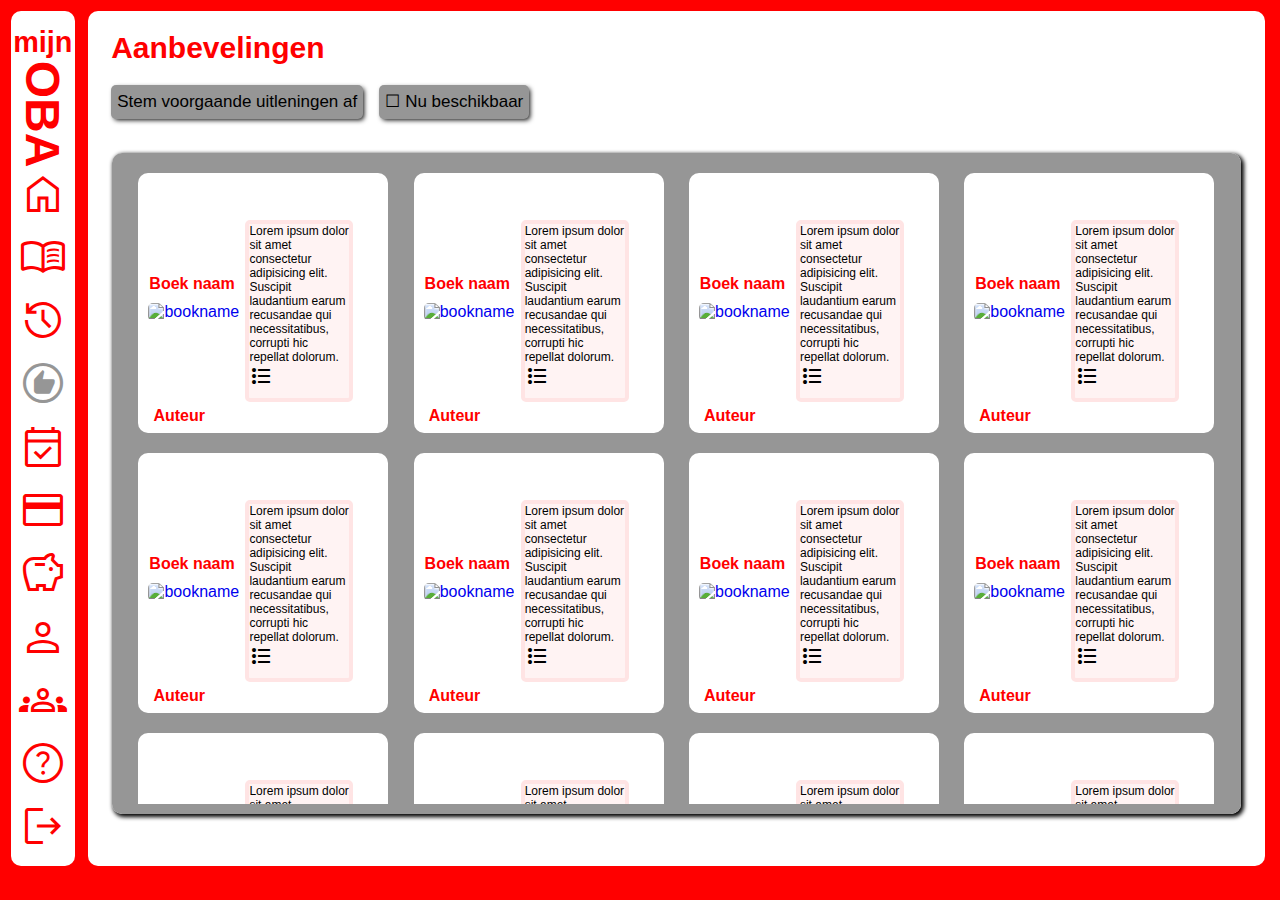
==== index.html @ f13600e6 "changes, en nu slapen" ====
<!DOCTYPE html>
<html lang="en">

<head>
    <meta charset="UTF-8">
    <meta http-equiv="X-UA-Compatible" content="IE=edge">
    <meta name="viewport" content="width=device-width, initial-scale=1.0">
    <link rel="stylesheet" href="styles/styles.css">
    <link rel="stylesheet"
        href="https://fonts.googleapis.com/css2?family=Material+Symbols+Outlined:opsz,wght,FILL,GRAD@20..48,100..700,0..1,-50..200" />
    <title>Document</title>
</head>

<body>
    <div class="background">
        <div class="container-sidebar">
            <span id="mijn-logo">mijn</span>
            <span id="oba-logo">OBA</span>
            <a href="https://www.youtube.com" id="sidebar-icons-items" class="material-symbols-outlined">home</a>
            <a href="https://www.youtube.com" id="sidebar-icons-items" class="material-symbols-outlined">menu_book</a>
            <a href="https://www.youtube.com" id="sidebar-icons-items" class="material-symbols-outlined">history</a>
            <a href="https://www.youtube.com" id="sidebar-icons-items-current"
                class="material-symbols-outlined">recommend</a>
            <a href="https://www.youtube.com" id="sidebar-icons-items"
                class="material-symbols-outlined">event_available</a>
            <a href="https://www.youtube.com" id="sidebar-icons-items" class="material-symbols-outlined">credit_card</a>
            <a href="https://www.youtube.com" id="sidebar-icons-items" class="material-symbols-outlined">savings</a>
            <a href="https://www.youtube.com" id="sidebar-icons-items" class="material-symbols-outlined">person</a>
            <a href="https://www.youtube.com" id="sidebar-icons-items" class="material-symbols-outlined">groups</a>
            <a href="https://www.youtube.com" id="sidebar-icons-items" class="material-symbols-outlined">help</a>
            <a href="https://www.youtube.com" id="sidebar-icons-items" class="material-symbols-outlined">logout</a>
        </div>
        <div class="container-big">
            <h1>Aanbevelingen</h1>
            <button class="stem-af">Stem voorgaande uitleningen af</button>
            <button class="nu-beschikbaar">☐ Nu beschikbaar</button>
            <div class="container-books">
                <div class="container-book-individual"><a href="https://www.google.nl/" target="_blank">
                        <div class="book-name">Boek naam</div><img src="assets/Book1.jfif" alt="bookname">
                    </a>
                    <div class="book-text">Lorem ipsum dolor sit amet consectetur adipisicing elit. Suscipit laudantium
                        earum recusandae qui necessitatibus, corrupti hic repellat dolorum.<span
                            class="material-symbols-outlined">format_list_bulleted</span></div>
                    <div class="auteur">Auteur</div>
                </div>
                <div class="container-book-individual"><a href="https://www.google.nl/" target="_blank">
                        <div class="book-name">Boek naam</div><img src="assets/Book2.jfif" alt="bookname">
                    </a>
                    <div class="book-text">Lorem ipsum dolor sit amet consectetur adipisicing elit. Suscipit laudantium
                        earum recusandae qui necessitatibus, corrupti hic repellat dolorum.<span
                            class="material-symbols-outlined">format_list_bulleted</span></div>
                    <div class="auteur">Auteur</div>
                </div>
                <div class="container-book-individual"><a href="https://www.google.nl/" target="_blank">
                        <div class="book-name">Boek naam</div><img src="assets/book3.jfif" alt="bookname">
                    </a>
                    <div class="book-text">Lorem ipsum dolor sit amet consectetur adipisicing elit. Suscipit laudantium
                        earum recusandae qui necessitatibus, corrupti hic repellat dolorum.<span
                            class="material-symbols-outlined">format_list_bulleted</span></div>
                    <div class="auteur">Auteur</div>
                </div>
                <div class="container-book-individual"><a href="https://www.google.nl/" target="_blank">
                        <div class="book-name">Boek naam</div><img src="assets/Book4.jfif" alt="bookname">
                    </a>
                    <div class="book-text">Lorem ipsum dolor sit amet consectetur adipisicing elit. Suscipit laudantium
                        earum recusandae qui necessitatibus, corrupti hic repellat dolorum.<span
                            class="material-symbols-outlined">format_list_bulleted</span></div>
                    <div class="auteur">Auteur</div>
                </div>
                <div class="container-book-individual"><a href="https://www.google.nl/" target="_blank">
                        <div class="book-name">Boek naam</div><img src="assets/Book5.jfif" alt="bookname">
                    </a>
                    <div class="book-text">Lorem ipsum dolor sit amet consectetur adipisicing elit. Suscipit laudantium
                        earum recusandae qui necessitatibus, corrupti hic repellat dolorum.<span
                            class="material-symbols-outlined">format_list_bulleted</span></div>
                    <div class="auteur">Auteur</div>
                </div>
                <div class="container-book-individual"><a href="https://www.google.nl/" target="_blank">
                        <div class="book-name">Boek naam</div><img src="assets/Book6.jfif" alt="bookname">
                    </a>
                    <div class="book-text">Lorem ipsum dolor sit amet consectetur adipisicing elit. Suscipit laudantium
                        earum recusandae qui necessitatibus, corrupti hic repellat dolorum.<span
                            class="material-symbols-outlined">format_list_bulleted</span></div>
                    <div class="auteur">Auteur</div>
                </div>
                <div class="container-book-individual"><a href="https://www.google.nl/" target="_blank">
                        <div class="book-name">Boek naam</div><img src="assets/Book7.jfif" alt="bookname">
                    </a>
                    <div class="book-text">Lorem ipsum dolor sit amet consectetur adipisicing elit. Suscipit laudantium
                        earum recusandae qui necessitatibus, corrupti hic repellat dolorum.<span
                            class="material-symbols-outlined">format_list_bulleted</span></div>
                    <div class="auteur">Auteur</div>
                </div>
                <div class="container-book-individual"><a href="https://www.google.nl/" target="_blank">
                        <div class="book-name">Boek naam</div><img src="assets/Book8.jfif" alt="bookname">
                    </a>
                    <div class="book-text">Lorem ipsum dolor sit amet consectetur adipisicing elit. Suscipit laudantium
                        earum recusandae qui necessitatibus, corrupti hic repellat dolorum.<span
                            class="material-symbols-outlined">format_list_bulleted</span></div>
                    <div class="auteur">Auteur</div>
                </div>
                <div class="container-book-individual"><a href="https://www.google.nl/" target="_blank">
                        <div class="book-name">Boek naam</div><img src="assets/Book9.jfif" alt="bookname">
                    </a>
                    <div class="book-text">Lorem ipsum dolor sit amet consectetur adipisicing elit. Suscipit laudantium
                        earum recusandae qui necessitatibus, corrupti hic repellat dolorum.<span
                            class="material-symbols-outlined">format_list_bulleted</span></div>
                    <div class="auteur">Auteur</div>
                </div>
                <div class="container-book-individual"><a href="https://www.google.nl/" target="_blank">
                        <div class="book-name">Boek naam</div><img src="assets/Book10.jfif" alt="bookname">
                    </a>
                    <div class="book-text">Lorem ipsum dolor sit amet consectetur adipisicing elit. Suscipit laudantium
                        earum recusandae qui necessitatibus, corrupti hic repellat dolorum.<span
                            class="material-symbols-outlined">format_list_bulleted</span></div>
                    <div class="auteur">Auteur</div>
                </div>
                <div class="container-book-individual"><a href="https://www.google.nl/" target="_blank">
                        <div class="book-name">Boek naam</div><img src="assets/Book11.jfif" alt="bookname">
                    </a>
                    <div class="book-text">Lorem ipsum dolor sit amet consectetur adipisicing elit. Suscipit laudantium
                        earum recusandae qui necessitatibus, corrupti hic repellat dolorum.<span
                            class="material-symbols-outlined">format_list_bulleted</span></div>
                    <div class="auteur">Auteur</div>
                </div>
                <div class="container-book-individual"><a href="https://www.google.nl/" target="_blank">
                        <div class="book-name">Boek naam</div><img src="assets/Book12.jfif" alt="bookname">
                    </a>
                    <div class="book-text">Lorem ipsum dolor sit amet consectetur adipisicing elit. Suscipit laudantium
                        earum recusandae qui necessitatibus, corrupti hic repellat dolorum.<span
                            class="material-symbols-outlined">format_list_bulleted</span></div>
                    <div class="auteur">Auteur</div>
                </div>
                <div class="container-book-individual"><a href="https://www.google.nl/" target="_blank">
                        <div class="book-name">Boek naam</div><img src="assets/Book13.jfif" alt="bookname">
                    </a>
                    <div class="book-text">Lorem ipsum dolor sit amet consectetur adipisicing elit. Suscipit laudantium
                        earum recusandae qui necessitatibus, corrupti hic repellat dolorum.<span
                            class="material-symbols-outlined">format_list_bulleted</span></div>
                    <div class="auteur">Auteur</div>
                </div>
                <div class="container-book-individual"><a href="https://www.google.nl/" target="_blank">
                        <div class="book-name">Boek naam</div><img src="assets/Book14.jfif" alt="bookname">
                    </a>
                    <div class="book-text">Lorem ipsum dolor sit amet consectetur adipisicing elit. Suscipit laudantium
                        earum recusandae qui necessitatibus, corrupti hic repellat dolorum.<span
                            class="material-symbols-outlined">format_list_bulleted</span></div>
                    <div class="auteur">Auteur</div>
                </div>
                <div class="container-book-individual"><a href="https://www.google.nl/" target="_blank">
                        <div class="book-name">Boek naam</div><img src="assets/Book15.jfif" alt="bookname">
                    </a>
                    <div class="book-text">Lorem ipsum dolor sit amet consectetur adipisicing elit. Suscipit laudantium
                        earum recusandae qui necessitatibus, corrupti hic repellat dolorum.<span
                            class="material-symbols-outlined">format_list_bulleted</span></div>
                    <div class="auteur">Auteur</div>
                </div>
                <div class="container-book-individual"><a href="https://www.google.nl/" target="_blank">
                        <div class="book-name">Boek naam</div><img src="assets/Book16.jfif" alt="bookname">
                    </a>
                    <div class="book-text">Lorem ipsum dolor sit amet consectetur adipisicing elit. Suscipit laudantium
                        earum recusandae qui necessitatibus, corrupti hic repellat dolorum.<span
                            class="material-symbols-outlined">format_list_bulleted</span></div>
                    <div class="auteur">Auteur</div>
                </div>
                <div class="container-book-individual"><a href="https://www.google.nl/" target="_blank">
                        <div class="book-name">Boek naam</div><img src="assets/Book17.jfif" alt="bookname">
                    </a>
                    <div class="book-text">Lorem ipsum dolor sit amet consectetur adipisicing elit. Suscipit laudantium
                        earum recusandae qui necessitatibus, corrupti hic repellat dolorum.<span
                            class="material-symbols-outlined">format_list_bulleted</span></div>
                    <div class="auteur">Auteur</div>
                </div>
                <div class="container-book-individual"><a href="https://www.google.nl/" target="_blank">
                        <div class="book-name">Boek naam</div><img src="assets/Book18.jfif" alt="bookname">
                    </a>
                    <div class="book-text">Lorem ipsum dolor sit amet consectetur adipisicing elit. Suscipit laudantium
                        earum recusandae qui necessitatibus, corrupti hic repellat dolorum.<span
                            class="material-symbols-outlined">format_list_bulleted</span></div>
                    <div class="auteur">Auteur</div>
                </div>
            </div>
        </div>
    </div>
</body>

</html>


<!-- ☑ -->
---- styles/styles.css ----
/* div om tekst heen doen en div om list icoons */


:root {
    --clr-red: rgb(255, 0, 0);
    --clr-white: rgb(255, 255, 255);
    --clr-black: rgb(0, 0, 0);
    --clr-grey: rgb(150, 150, 150);
    --font: arial;
    --clr-test: blue;
    --clr-text: rgb(255, 243, 243);
    --clr-text-border: rgb(255, 228, 228);
}

* {
    font-family: var(--font);
}

.background {
    width: 150vw;
    height: 150vh;
    margin: -10px;
    background-color: var(--clr-red);
    position: fixed;
}

.container-big {
    position: fixed;
    background-color: var(--clr-white);
    height: 95vh;
    width: 92vw;
    margin-left: 7%;
    margin-top: 1%;
    border-radius: 10px;
}

.container-sidebar{
    position: fixed;
    background-color: var(--clr-white);
    height: 95vh;
    width: 5vw;
    margin-left: 1%;
    margin-top: 1%;
    border-radius: 10px;
    z-index: 100;
    display: flex;
    flex-direction: column;
    justify-content: space-evenly;
    align-items: center;
    transition: 0.2s;
}

.container-sidebar:hover{
    width: 10%;
}

#sidebar-icons-items,
#mijn-logo,
#oba-logo {
    color: var(--clr-red);
    font-size: 300%;
    position: relative;
}

#mijn-logo {
    font-size: 180%;
    font-weight: bold;
}

#oba-logo {
    rotate: 90deg ;
    line-height: 80px;
    font-weight: bold;
}

#sidebar-icons-items-current{
    color: var(--clr-grey);
    font-size: 300%;
}

h1 {
    color: var(--clr-red);
    position: relative;
    left: 2%;
    font-size: 30px;
}

.stem-af,
.nu-beschikbaar {
    background-color: var(--clr-grey);
    border: none;
    font-size: 17px;
    border-radius: 5px;
    position: relative;
    left: 2%;
    line-height: 32px;
    box-shadow: 2px 2px 5px -1px var(--clr-black);
    /* box-shadow: 2px 2px 0px 0px var(--clr-red); */
}

.nu-beschikbaar {
    left: 3%;
}

.stem-af:hover,
.nu-beschikbaar:hover {
    scale: 0.99;
    transition: 0.1s;
    box-shadow: 2px 2px 5px -2px var(--clr-black);
    cursor: pointer;
}


.container-books {
    background-color: var(--clr-grey);
    height: 75%;
    width: 88vw;
    top: 4%;
    margin: auto;
    border-radius: 10px;
    position: relative;
    display: flex;
    flex-wrap: wrap;
    justify-content: space-evenly;
    column-gap: 0px;
    row-gap: 20px;
    overflow: auto;
    border-top: 10px;
    border-bottom: 10px;
    border-left: 1px;
    border-right: 1px;
    border-style: solid;
    border-color: var(--clr-grey);
    box-shadow: 2px 2px 4px 1px var(--clr-black);
}

.container-book-individual {
    background-color: var(--clr-white);
    width: 250px;
    height: 260px;
    display: flex;
    justify-content: start;
    align-items: center;
    position: relative;
    top: 10px;
    border-radius: 10px;
    transition: 0.2s ease-out;
}

.container-book-individual:hover{
    box-shadow: 1px 1px 5px 1px var(--clr-black);
    scale: 1.01;
}

img {
    position: relative;
    left: 10px;
    border-radius: 5px;
    transition: 0.2s ease-out;
}


::-webkit-scrollbar {
    width: 10px;
}


::-webkit-scrollbar-track {
    background: var(--clr-white);
    border-radius: 500px;
    margin-block: 5px;
}

::-webkit-scrollbar-thumb {
    background: rgb(255, 0, 0);
    border-radius: 500px;
    border-style: solid;
    border-width: 2px;
    border-color: var(--clr-white);
}

::-webkit-scrollbar-thumb:hover {
    background: rgb(255, 0, 0);
    border-width: 1px;
    box-shadow: 0px 0px 10px 3px black;
}

.book-name {
    background-color: rgba(255, 0, 0, 0);
    position: relative;
    top: -10px;
    left: 12%;
    color: var(--clr-red);
    font-weight: bold;
}

a:link{
    text-decoration: none;
}

a:visited{
    color: var(--clr-black);
}

img:hover{
    box-shadow: 1px 1px 5px 1px var(--clr-black);
    scale: 1.01;
}


.auteur{
    position: absolute;
    left: 6%;
    top: 90%;
    color: var(--clr-red);
    font-weight: bold;
}

.book-text{
    font-size: 12px;
    background-color: var(--clr-text);
    border-radius: 5px;
    border-style: solid;
    border-width: 4px;
    border-color: var(--clr-text-border);
    position: relative;
    left: 6.5%;
    top: 3%;
    width: 40%;
    height: 67%;
}

.book-text:hover{
    position: absolute;
    left: 3%;
    width: 90%;
    height: 90%;
    z-index: 1;
    font-size: 20px;
    box-shadow: 1px 1px 5px 1px var(--clr-black);

}
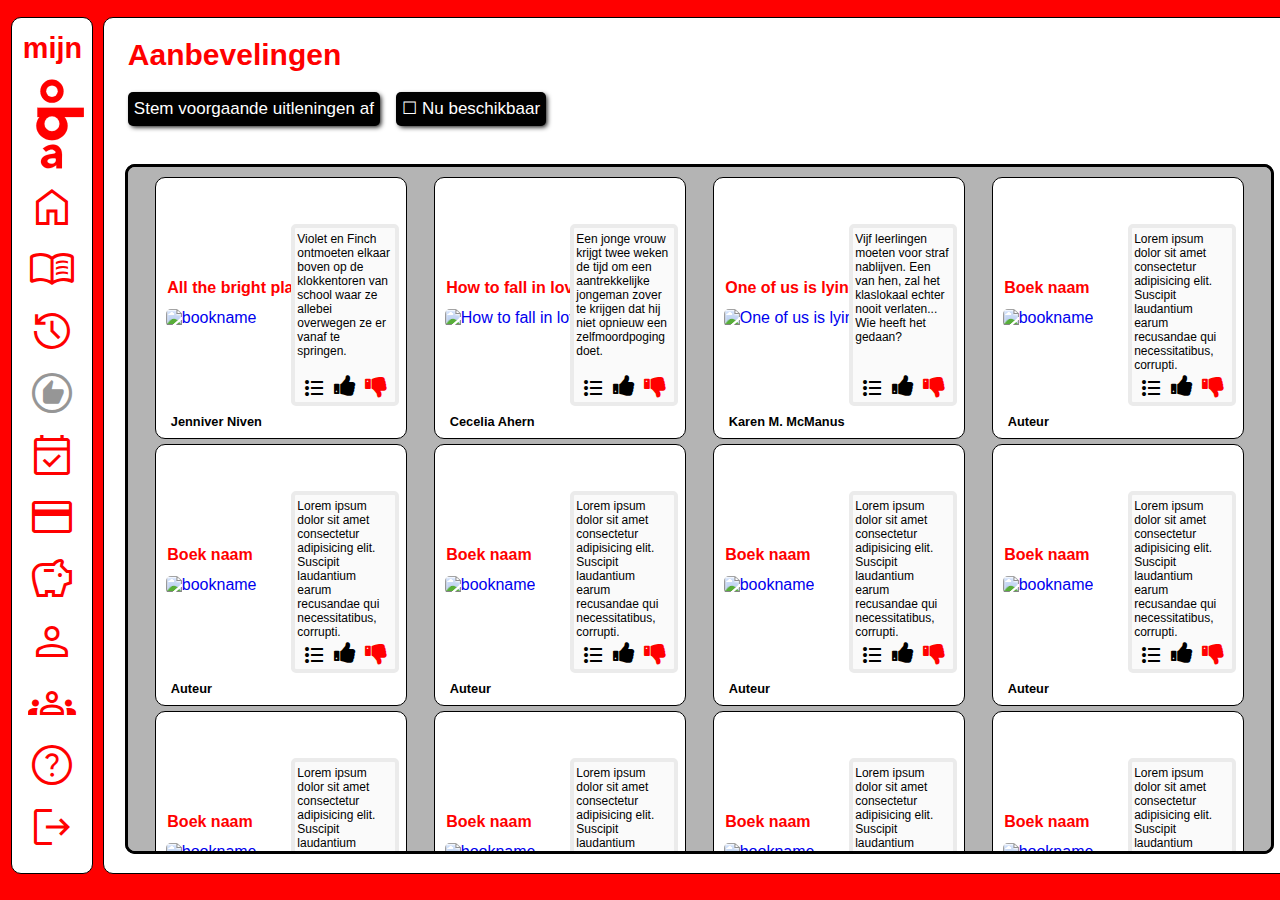
==== commit 9d8b122f: "changes" ====
--- a/index.html
+++ b/index.html
@@ -8,6 +8,8 @@
     <link rel="stylesheet" href="styles/styles.css">
     <link rel="stylesheet"
         href="https://fonts.googleapis.com/css2?family=Material+Symbols+Outlined:opsz,wght,FILL,GRAD@20..48,100..700,0..1,-50..200" />
+    <link rel="stylesheet" href="https://cdnjs.cloudflare.com/ajax/libs/font-awesome/4.7.0/css/font-awesome.min.css">
+    <script src="script.js"></script>
     <title>Document</title>
 </head>
 
@@ -15,7 +17,35 @@
     <div class="background">
         <div class="container-sidebar">
             <span id="mijn-logo">mijn</span>
-            <span id="oba-logo">OBA</span>
+            <a href="https://www.oba.nl/">
+                <?xml version="1.0" encoding="utf-8"?>
+                <svg viewBox="233.245 172.624 86.036 162.341" xmlns="http://www.w3.org/2000/svg"
+                    xmlns:bx="https://boxy-svg.com">
+                    <path style="stroke: rgb(255, 0, 0); stroke-width: 0.2px; fill: rgb(255, 0, 0);"
+                        d="M 247.634 321.032 L 253.604 315.44 C 253.604 315.44 247.105 307.732 250.354 302.442 C 253.603 297.152 256.551 296.699 257.155 305.465 C 257.759 314.231 261.765 323.526 269.7 324.055 C 277.635 324.584 288.592 312.795 276.879 297.53 C 265.166 282.265 249.674 289.369 249.674 289.369 C 249.674 289.369 231.689 297.228 247.86 320.881"
+                        transform="matrix(0, 1, -1, 0, 567.453781, 44.336441)" />
+                    <circle style="stroke: rgb(255, 0, 0); stroke-width: 0.2px; fill: rgb(255, 0, 0);" cx="84" cy="50"
+                        r="25" transform="matrix(0, 1, -1.08, 0, 316.450745, 169.108902)" bx:origin="0.5 0.5" />
+                    <circle style="stroke: rgb(255, 0, 0); stroke-width: 0.2px; fill: rgb(255, 0, 0);" cx="220"
+                        cy="263.939" r="20" transform="matrix(0, 1, -1, 0, 526.390259, -26.390755)"
+                        bx:origin="0.5 0.5" />
+                    <circle style="stroke: rgb(255, 0, 0); stroke-width: 0.2px; fill: rgb(255, 255, 255);" cx="220"
+                        cy="263.939" r="10" transform="matrix(0, 1, -1, 0, 526.390259, -26.390755)"
+                        bx:origin="0.5 0.5" />
+                    <rect x="248.478" y="209.06" width="15.98" height="80.029"
+                        style="stroke: rgb(255, 0, 0); stroke-width: 0.2px; fill: rgb(255, 0, 0);"
+                        transform="matrix(0, 1, -1, 0, 526.390259, -26.390755)" />
+                    <circle style="stroke: rgb(255, 0, 0); stroke-width: 0.2px; fill: rgb(255, 255, 255);" cx="276"
+                        cy="263.939" r="13" transform="matrix(0, 1, -1, 0, 526.390259, -26.390755)"
+                        bx:origin="0.5 0.5" />
+                    <rect x="328.523" y="246.718" width="24.258" height="9.748"
+                        style="stroke: rgb(255, 0, 0); stroke-width: 0.2px; fill: rgb(255, 0, 0);"
+                        transform="matrix(0, 1, -1, 0, 526.390259, -26.390755)" />
+                    <path style="stroke-width: 0.2px; fill: rgb(255, 255, 255); stroke: rgb(255, 0, 0);"
+                        d="M 258.14 306.509 C 262.574 306.056 264.822 307.294 266.031 310.569 C 267.323 314.069 266.999 317.119 265.048 319.713 C 262.925 322.536 258.381 321.058 257.643 315.966 C 257.125 312.39 256.506 306.595 258.157 306.509"
+                        transform="matrix(0, 1, -1, 0, 575.718979, 51.827805)" />
+                </svg>
+            </a>
             <a href="https://www.youtube.com" id="sidebar-icons-items" class="material-symbols-outlined">home</a>
             <a href="https://www.youtube.com" id="sidebar-icons-items" class="material-symbols-outlined">menu_book</a>
             <a href="https://www.youtube.com" id="sidebar-icons-items" class="material-symbols-outlined">history</a>
@@ -31,152 +61,488 @@
             <a href="https://www.youtube.com" id="sidebar-icons-items" class="material-symbols-outlined">logout</a>
         </div>
         <div class="container-big">
-            <h1>Aanbevelingen</h1>
-            <button class="stem-af">Stem voorgaande uitleningen af</button>
+            <h1 id="h-1">Aanbevelingen<span id="target2"> afstemmen</span></h1>
+            <button onclick="toggle_visibility('target');toggle_h1('target2'); toggle_text('stem-af'); togglestyle('stem-af')"
+                id="stem-af" class="button1-state1">Stem voorgaande uitleningen af
+            </button>
             <button class="nu-beschikbaar">☐ Nu beschikbaar</button>
-            <div class="container-books">
-                <div class="container-book-individual"><a href="https://www.google.nl/" target="_blank">
-                        <div class="book-name">Boek naam</div><img src="assets/Book1.jfif" alt="bookname">
-                    </a>
-                    <div class="book-text">Lorem ipsum dolor sit amet consectetur adipisicing elit. Suscipit laudantium
-                        earum recusandae qui necessitatibus, corrupti hic repellat dolorum.<span
-                            class="material-symbols-outlined">format_list_bulleted</span></div>
-                    <div class="auteur">Auteur</div>
-                </div>
-                <div class="container-book-individual"><a href="https://www.google.nl/" target="_blank">
-                        <div class="book-name">Boek naam</div><img src="assets/Book2.jfif" alt="bookname">
-                    </a>
-                    <div class="book-text">Lorem ipsum dolor sit amet consectetur adipisicing elit. Suscipit laudantium
-                        earum recusandae qui necessitatibus, corrupti hic repellat dolorum.<span
-                            class="material-symbols-outlined">format_list_bulleted</span></div>
-                    <div class="auteur">Auteur</div>
-                </div>
-                <div class="container-book-individual"><a href="https://www.google.nl/" target="_blank">
-                        <div class="book-name">Boek naam</div><img src="assets/book3.jfif" alt="bookname">
-                    </a>
-                    <div class="book-text">Lorem ipsum dolor sit amet consectetur adipisicing elit. Suscipit laudantium
-                        earum recusandae qui necessitatibus, corrupti hic repellat dolorum.<span
-                            class="material-symbols-outlined">format_list_bulleted</span></div>
-                    <div class="auteur">Auteur</div>
+            <div id="target" class="container-books">
+                <div class="container-book-individual"><a href="https://www.google.nl/" target="_blank">
+                        <div class="book-name">All the bright places</div><img src="assets/Book1.jfif" alt="bookname">
+                    </a>
+                    <div class="book-text">
+                        <div class="text">Violet en Finch ontmoeten elkaar boven op de klokkentoren van school waar ze
+                            allebei overwegen ze er vanaf te springen.</div>
+                        <div class="text-icons"><button id="list-icon"
+                                class="material-symbols-outlined">format_list_bulleted</button><button
+                                class="fa fa-thumbs-up fa-2x"></button><button class="fa fa-thumbs-down fa-2x"></button>
+                        </div>
+                    </div>
+                    <div class="auteur">Jenniver Niven</div>
+                </div>
+                <div class="container-book-individual"><a href="https://www.google.nl/" target="_blank">
+                        <div class="book-name">How to fall in love</div><img src="assets/Book2.jfif"
+                            alt="How to fall in love">
+                    </a>
+                    <div class="book-text">
+                        <div class="text">Een jonge vrouw krijgt twee weken de tijd om een aantrekkelijke jongeman zover
+                            te krijgen dat hij niet opnieuw een zelfmoordpoging doet.
+                        </div>
+                        <div class="text-icons"><button id="list-icon"
+                                class="material-symbols-outlined">format_list_bulleted</button><button
+                                class="fa fa-thumbs-up fa-2x"></button><button class="fa fa-thumbs-down fa-2x"></button>
+                        </div>
+                    </div>
+                    <div class="auteur">Cecelia Ahern</div>
+                </div>
+                <div class="container-book-individual"><a href="https://www.google.nl/" target="_blank">
+                        <div class="book-name">One of us is lying</div><img src="assets/book3.jfif"
+                            alt="One of us is lying">
+                    </a>
+                    <div class="book-text">
+                        <div class="text">Vijf leerlingen moeten voor straf nablijven. Een van hen, zal het klaslokaal
+                            echter nooit verlaten... Wie heeft het gedaan?</div>
+                        <div class="text-icons"><button id="list-icon"
+                                class="material-symbols-outlined">format_list_bulleted</button><button
+                                class="fa fa-thumbs-up fa-2x"></button><button class="fa fa-thumbs-down fa-2x"></button>
+                        </div>
+                    </div>
+                    <div class="auteur">Karen M. McManus</div>
                 </div>
                 <div class="container-book-individual"><a href="https://www.google.nl/" target="_blank">
                         <div class="book-name">Boek naam</div><img src="assets/Book4.jfif" alt="bookname">
                     </a>
-                    <div class="book-text">Lorem ipsum dolor sit amet consectetur adipisicing elit. Suscipit laudantium
-                        earum recusandae qui necessitatibus, corrupti hic repellat dolorum.<span
-                            class="material-symbols-outlined">format_list_bulleted</span></div>
+                    <div class="book-text">
+                        <div class="text">Lorem ipsum dolor sit amet consectetur adipisicing elit. Suscipit laudantium
+                            earum recusandae qui necessitatibus, corrupti.</div>
+                        <div class="text-icons"><button id="list-icon"
+                                class="material-symbols-outlined">format_list_bulleted</button><button
+                                class="fa fa-thumbs-up fa-2x"></button><button class="fa fa-thumbs-down fa-2x"></button>
+                        </div>
+                    </div>
                     <div class="auteur">Auteur</div>
                 </div>
                 <div class="container-book-individual"><a href="https://www.google.nl/" target="_blank">
                         <div class="book-name">Boek naam</div><img src="assets/Book5.jfif" alt="bookname">
                     </a>
-                    <div class="book-text">Lorem ipsum dolor sit amet consectetur adipisicing elit. Suscipit laudantium
-                        earum recusandae qui necessitatibus, corrupti hic repellat dolorum.<span
-                            class="material-symbols-outlined">format_list_bulleted</span></div>
+                    <div class="book-text">
+                        <div class="text">Lorem ipsum dolor sit amet consectetur adipisicing elit. Suscipit laudantium
+                            earum recusandae qui necessitatibus, corrupti.</div>
+                        <div class="text-icons"><button id="list-icon"
+                                class="material-symbols-outlined">format_list_bulleted</button><button
+                                class="fa fa-thumbs-up fa-2x"></button><button class="fa fa-thumbs-down fa-2x"></button>
+                        </div>
+                    </div>
                     <div class="auteur">Auteur</div>
                 </div>
                 <div class="container-book-individual"><a href="https://www.google.nl/" target="_blank">
                         <div class="book-name">Boek naam</div><img src="assets/Book6.jfif" alt="bookname">
                     </a>
-                    <div class="book-text">Lorem ipsum dolor sit amet consectetur adipisicing elit. Suscipit laudantium
-                        earum recusandae qui necessitatibus, corrupti hic repellat dolorum.<span
-                            class="material-symbols-outlined">format_list_bulleted</span></div>
+                    <div class="book-text">
+                        <div class="text">Lorem ipsum dolor sit amet consectetur adipisicing elit. Suscipit laudantium
+                            earum recusandae qui necessitatibus, corrupti.</div>
+                        <div class="text-icons"><button id="list-icon"
+                                class="material-symbols-outlined">format_list_bulleted</button><button
+                                class="fa fa-thumbs-up fa-2x"></button><button class="fa fa-thumbs-down fa-2x"></button>
+                        </div>
+                    </div>
                     <div class="auteur">Auteur</div>
                 </div>
                 <div class="container-book-individual"><a href="https://www.google.nl/" target="_blank">
                         <div class="book-name">Boek naam</div><img src="assets/Book7.jfif" alt="bookname">
                     </a>
-                    <div class="book-text">Lorem ipsum dolor sit amet consectetur adipisicing elit. Suscipit laudantium
-                        earum recusandae qui necessitatibus, corrupti hic repellat dolorum.<span
-                            class="material-symbols-outlined">format_list_bulleted</span></div>
+                    <div class="book-text">
+                        <div class="text">Lorem ipsum dolor sit amet consectetur adipisicing elit. Suscipit laudantium
+                            earum recusandae qui necessitatibus, corrupti.</div>
+                        <div class="text-icons"><button id="list-icon"
+                                class="material-symbols-outlined">format_list_bulleted</button><button
+                                class="fa fa-thumbs-up fa-2x"></button><button class="fa fa-thumbs-down fa-2x"></button>
+                        </div>
+                    </div>
                     <div class="auteur">Auteur</div>
                 </div>
                 <div class="container-book-individual"><a href="https://www.google.nl/" target="_blank">
                         <div class="book-name">Boek naam</div><img src="assets/Book8.jfif" alt="bookname">
                     </a>
-                    <div class="book-text">Lorem ipsum dolor sit amet consectetur adipisicing elit. Suscipit laudantium
-                        earum recusandae qui necessitatibus, corrupti hic repellat dolorum.<span
-                            class="material-symbols-outlined">format_list_bulleted</span></div>
+                    <div class="book-text">
+                        <div class="text">Lorem ipsum dolor sit amet consectetur adipisicing elit. Suscipit laudantium
+                            earum recusandae qui necessitatibus, corrupti.</div>
+                        <div class="text-icons"><button id="list-icon"
+                                class="material-symbols-outlined">format_list_bulleted</button><button
+                                class="fa fa-thumbs-up fa-2x"></button><button class="fa fa-thumbs-down fa-2x"></button>
+                        </div>
+                    </div>
                     <div class="auteur">Auteur</div>
                 </div>
                 <div class="container-book-individual"><a href="https://www.google.nl/" target="_blank">
                         <div class="book-name">Boek naam</div><img src="assets/Book9.jfif" alt="bookname">
                     </a>
-                    <div class="book-text">Lorem ipsum dolor sit amet consectetur adipisicing elit. Suscipit laudantium
-                        earum recusandae qui necessitatibus, corrupti hic repellat dolorum.<span
-                            class="material-symbols-outlined">format_list_bulleted</span></div>
+                    <div class="book-text">
+                        <div class="text">Lorem ipsum dolor sit amet consectetur adipisicing elit. Suscipit laudantium
+                            earum recusandae qui necessitatibus, corrupti.</div>
+                        <div class="text-icons"><button id="list-icon"
+                                class="material-symbols-outlined">format_list_bulleted</button><button
+                                class="fa fa-thumbs-up fa-2x"></button><button class="fa fa-thumbs-down fa-2x"></button>
+                        </div>
+                    </div>
                     <div class="auteur">Auteur</div>
                 </div>
                 <div class="container-book-individual"><a href="https://www.google.nl/" target="_blank">
                         <div class="book-name">Boek naam</div><img src="assets/Book10.jfif" alt="bookname">
                     </a>
-                    <div class="book-text">Lorem ipsum dolor sit amet consectetur adipisicing elit. Suscipit laudantium
-                        earum recusandae qui necessitatibus, corrupti hic repellat dolorum.<span
-                            class="material-symbols-outlined">format_list_bulleted</span></div>
+                    <div class="book-text">
+                        <div class="text">Lorem ipsum dolor sit amet consectetur adipisicing elit. Suscipit laudantium
+                            earum recusandae qui necessitatibus, corrupti.</div>
+                        <div class="text-icons"><button id="list-icon"
+                                class="material-symbols-outlined">format_list_bulleted</button><button
+                                class="fa fa-thumbs-up fa-2x"></button><button class="fa fa-thumbs-down fa-2x"></button>
+                        </div>
+                    </div>
                     <div class="auteur">Auteur</div>
                 </div>
                 <div class="container-book-individual"><a href="https://www.google.nl/" target="_blank">
                         <div class="book-name">Boek naam</div><img src="assets/Book11.jfif" alt="bookname">
                     </a>
-                    <div class="book-text">Lorem ipsum dolor sit amet consectetur adipisicing elit. Suscipit laudantium
-                        earum recusandae qui necessitatibus, corrupti hic repellat dolorum.<span
-                            class="material-symbols-outlined">format_list_bulleted</span></div>
+                    <div class="book-text">
+                        <div class="text">Lorem ipsum dolor sit amet consectetur adipisicing elit. Suscipit laudantium
+                            earum recusandae qui necessitatibus, corrupti.</div>
+                        <div class="text-icons"><button id="list-icon"
+                                class="material-symbols-outlined">format_list_bulleted</button><button
+                                class="fa fa-thumbs-up fa-2x"></button><button class="fa fa-thumbs-down fa-2x"></button>
+                        </div>
+                    </div>
                     <div class="auteur">Auteur</div>
                 </div>
                 <div class="container-book-individual"><a href="https://www.google.nl/" target="_blank">
                         <div class="book-name">Boek naam</div><img src="assets/Book12.jfif" alt="bookname">
                     </a>
-                    <div class="book-text">Lorem ipsum dolor sit amet consectetur adipisicing elit. Suscipit laudantium
-                        earum recusandae qui necessitatibus, corrupti hic repellat dolorum.<span
-                            class="material-symbols-outlined">format_list_bulleted</span></div>
+                    <div class="book-text">
+                        <div class="text">Lorem ipsum dolor sit amet consectetur adipisicing elit. Suscipit laudantium
+                            earum recusandae qui necessitatibus, corrupti.</div>
+                        <div class="text-icons"><button id="list-icon"
+                                class="material-symbols-outlined">format_list_bulleted</button><button
+                                class="fa fa-thumbs-up fa-2x"></button><button class="fa fa-thumbs-down fa-2x"></button>
+                        </div>
+                    </div>
                     <div class="auteur">Auteur</div>
                 </div>
                 <div class="container-book-individual"><a href="https://www.google.nl/" target="_blank">
                         <div class="book-name">Boek naam</div><img src="assets/Book13.jfif" alt="bookname">
                     </a>
-                    <div class="book-text">Lorem ipsum dolor sit amet consectetur adipisicing elit. Suscipit laudantium
-                        earum recusandae qui necessitatibus, corrupti hic repellat dolorum.<span
-                            class="material-symbols-outlined">format_list_bulleted</span></div>
+                    <div class="book-text">
+                        <div class="text">Lorem ipsum dolor sit amet consectetur adipisicing elit. Suscipit laudantium
+                            earum recusandae qui necessitatibus, corrupti.</div>
+                        <div class="text-icons"><button id="list-icon"
+                                class="material-symbols-outlined">format_list_bulleted</button><button
+                                class="fa fa-thumbs-up fa-2x"></button><button class="fa fa-thumbs-down fa-2x"></button>
+                        </div>
+                    </div>
                     <div class="auteur">Auteur</div>
                 </div>
                 <div class="container-book-individual"><a href="https://www.google.nl/" target="_blank">
                         <div class="book-name">Boek naam</div><img src="assets/Book14.jfif" alt="bookname">
                     </a>
-                    <div class="book-text">Lorem ipsum dolor sit amet consectetur adipisicing elit. Suscipit laudantium
-                        earum recusandae qui necessitatibus, corrupti hic repellat dolorum.<span
-                            class="material-symbols-outlined">format_list_bulleted</span></div>
+                    <div class="book-text">
+                        <div class="text">Lorem ipsum dolor sit amet consectetur adipisicing elit. Suscipit laudantium
+                            earum recusandae qui necessitatibus, corrupti.</div>
+                        <div class="text-icons"><button id="list-icon"
+                                class="material-symbols-outlined">format_list_bulleted</button><button
+                                class="fa fa-thumbs-up fa-2x"></button><button class="fa fa-thumbs-down fa-2x"></button>
+                        </div>
+                    </div>
                     <div class="auteur">Auteur</div>
                 </div>
                 <div class="container-book-individual"><a href="https://www.google.nl/" target="_blank">
                         <div class="book-name">Boek naam</div><img src="assets/Book15.jfif" alt="bookname">
                     </a>
-                    <div class="book-text">Lorem ipsum dolor sit amet consectetur adipisicing elit. Suscipit laudantium
-                        earum recusandae qui necessitatibus, corrupti hic repellat dolorum.<span
-                            class="material-symbols-outlined">format_list_bulleted</span></div>
+                    <div class="book-text">
+                        <div class="text">Lorem ipsum dolor sit amet consectetur adipisicing elit. Suscipit laudantium
+                            earum recusandae qui necessitatibus, corrupti.</div>
+                        <div class="text-icons"><button id="list-icon"
+                                class="material-symbols-outlined">format_list_bulleted</button><button
+                                class="fa fa-thumbs-up fa-2x"></button><button class="fa fa-thumbs-down fa-2x"></button>
+                        </div>
+                    </div>
                     <div class="auteur">Auteur</div>
                 </div>
                 <div class="container-book-individual"><a href="https://www.google.nl/" target="_blank">
                         <div class="book-name">Boek naam</div><img src="assets/Book16.jfif" alt="bookname">
                     </a>
-                    <div class="book-text">Lorem ipsum dolor sit amet consectetur adipisicing elit. Suscipit laudantium
-                        earum recusandae qui necessitatibus, corrupti hic repellat dolorum.<span
-                            class="material-symbols-outlined">format_list_bulleted</span></div>
+                    <div class="book-text">
+                        <div class="text">Lorem ipsum dolor sit amet consectetur adipisicing elit. Suscipit laudantium
+                            earum recusandae qui necessitatibus, corrupti.</div>
+                        <div class="text-icons"><button id="list-icon"
+                                class="material-symbols-outlined">format_list_bulleted</button><button
+                                class="fa fa-thumbs-up fa-2x"></button><button class="fa fa-thumbs-down fa-2x"></button>
+                        </div>
+                    </div>
                     <div class="auteur">Auteur</div>
                 </div>
                 <div class="container-book-individual"><a href="https://www.google.nl/" target="_blank">
                         <div class="book-name">Boek naam</div><img src="assets/Book17.jfif" alt="bookname">
                     </a>
-                    <div class="book-text">Lorem ipsum dolor sit amet consectetur adipisicing elit. Suscipit laudantium
-                        earum recusandae qui necessitatibus, corrupti hic repellat dolorum.<span
-                            class="material-symbols-outlined">format_list_bulleted</span></div>
+                    <div class="book-text">
+                        <div class="text">Lorem ipsum dolor sit amet consectetur adipisicing elit. Suscipit laudantium
+                            earum recusandae qui necessitatibus, corrupti.</div>
+                        <div class="text-icons"><button id="list-icon"
+                                class="material-symbols-outlined">format_list_bulleted</button><button
+                                class="fa fa-thumbs-up fa-2x"></button><button class="fa fa-thumbs-down fa-2x"></button>
+                        </div>
+                    </div>
                     <div class="auteur">Auteur</div>
                 </div>
                 <div class="container-book-individual"><a href="https://www.google.nl/" target="_blank">
                         <div class="book-name">Boek naam</div><img src="assets/Book18.jfif" alt="bookname">
                     </a>
-                    <div class="book-text">Lorem ipsum dolor sit amet consectetur adipisicing elit. Suscipit laudantium
-                        earum recusandae qui necessitatibus, corrupti hic repellat dolorum.<span
-                            class="material-symbols-outlined">format_list_bulleted</span></div>
+                    <div class="book-text">
+                        <div class="text">Lorem ipsum dolor sit amet consectetur adipisicing elit. Suscipit laudantium
+                            earum recusandae qui necessitatibus, corrupti.</div>
+                        <div class="text-icons"><button id="list-icon"
+                                class="material-symbols-outlined">format_list_bulleted</button><button
+                                class="fa fa-thumbs-up fa-2x"></button><button class="fa fa-thumbs-down fa-2x"></button>
+                        </div>
+                    </div>
+                    <div class="auteur">Auteur</div>
+                </div>
+            </div>
+
+
+            <div class="container-books2">
+                <div class="container-book-individual"><a href="https://www.google.nl/" target="_blank">
+                        <div class="book-name">All the bright places</div><img src="assets/Book10.jfif" alt="bookname">
+                    </a>
+                    <div class="book-text">
+                        <div class="text">Violet en Finch ontmoeten elkaar boven op de klokkentoren van school waar ze
+                            allebei overwegen ze er vanaf te springen.</div>
+                        <div class="text-icons"><button id="list-icon"
+                                class="material-symbols-outlined">format_list_bulleted</button><button
+                                class="fa fa-thumbs-up fa-2x"></button><button class="fa fa-thumbs-down fa-2x"></button>
+                        </div>
+                    </div>
+                    <div class="auteur">Jenniver Niven</div>
+                </div>
+                <div class="container-book-individual"><a href="https://www.google.nl/" target="_blank">
+                        <div class="book-name">How to fall in love</div><img src="assets/Book2.jfif"
+                            alt="How to fall in love">
+                    </a>
+                    <div class="book-text">
+                        <div class="text">Een jonge vrouw krijgt twee weken de tijd om een aantrekkelijke jongeman zover
+                            te krijgen dat hij niet opnieuw een zelfmoordpoging doet.
+                        </div>
+                        <div class="text-icons"><button id="list-icon"
+                                class="material-symbols-outlined">format_list_bulleted</button><button
+                                class="fa fa-thumbs-up fa-2x"></button><button class="fa fa-thumbs-down fa-2x"></button>
+                        </div>
+                    </div>
+                    <div class="auteur">Cecelia Ahern</div>
+                </div>
+                <div class="container-book-individual"><a href="https://www.google.nl/" target="_blank">
+                        <div class="book-name">One of us is lying</div><img src="assets/book3.jfif"
+                            alt="One of us is lying">
+                    </a>
+                    <div class="book-text">
+                        <div class="text">Vijf leerlingen moeten voor straf nablijven. Een van hen, zal het klaslokaal
+                            echter nooit verlaten... Wie heeft het gedaan?</div>
+                        <div class="text-icons"><button id="list-icon"
+                                class="material-symbols-outlined">format_list_bulleted</button><button
+                                class="fa fa-thumbs-up fa-2x"></button><button class="fa fa-thumbs-down fa-2x"></button>
+                        </div>
+                    </div>
+                    <div class="auteur">Karen M. McManus</div>
+                </div>
+                <div class="container-book-individual"><a href="https://www.google.nl/" target="_blank">
+                        <div class="book-name">Boek naam</div><img src="assets/Book4.jfif" alt="bookname">
+                    </a>
+                    <div class="book-text">
+                        <div class="text">Lorem ipsum dolor sit amet consectetur adipisicing elit. Suscipit laudantium
+                            earum recusandae qui necessitatibus, corrupti.</div>
+                        <div class="text-icons"><button id="list-icon"
+                                class="material-symbols-outlined">format_list_bulleted</button><button
+                                class="fa fa-thumbs-up fa-2x"></button><button class="fa fa-thumbs-down fa-2x"></button>
+                        </div>
+                    </div>
+                    <div class="auteur">Auteur</div>
+                </div>
+                <div class="container-book-individual"><a href="https://www.google.nl/" target="_blank">
+                        <div class="book-name">Boek naam</div><img src="assets/Book5.jfif" alt="bookname">
+                    </a>
+                    <div class="book-text">
+                        <div class="text">Lorem ipsum dolor sit amet consectetur adipisicing elit. Suscipit laudantium
+                            earum recusandae qui necessitatibus, corrupti.</div>
+                        <div class="text-icons"><button id="list-icon"
+                                class="material-symbols-outlined">format_list_bulleted</button><button
+                                class="fa fa-thumbs-up fa-2x"></button><button class="fa fa-thumbs-down fa-2x"></button>
+                        </div>
+                    </div>
+                    <div class="auteur">Auteur</div>
+                </div>
+                <div class="container-book-individual"><a href="https://www.google.nl/" target="_blank">
+                        <div class="book-name">Boek naam</div><img src="assets/Book6.jfif" alt="bookname">
+                    </a>
+                    <div class="book-text">
+                        <div class="text">Lorem ipsum dolor sit amet consectetur adipisicing elit. Suscipit laudantium
+                            earum recusandae qui necessitatibus, corrupti.</div>
+                        <div class="text-icons"><button id="list-icon"
+                                class="material-symbols-outlined">format_list_bulleted</button><button
+                                class="fa fa-thumbs-up fa-2x"></button><button class="fa fa-thumbs-down fa-2x"></button>
+                        </div>
+                    </div>
+                    <div class="auteur">Auteur</div>
+                </div>
+                <div class="container-book-individual"><a href="https://www.google.nl/" target="_blank">
+                        <div class="book-name">Boek naam</div><img src="assets/Book7.jfif" alt="bookname">
+                    </a>
+                    <div class="book-text">
+                        <div class="text">Lorem ipsum dolor sit amet consectetur adipisicing elit. Suscipit laudantium
+                            earum recusandae qui necessitatibus, corrupti.</div>
+                        <div class="text-icons"><button id="list-icon"
+                                class="material-symbols-outlined">format_list_bulleted</button><button
+                                class="fa fa-thumbs-up fa-2x"></button><button class="fa fa-thumbs-down fa-2x"></button>
+                        </div>
+                    </div>
+                    <div class="auteur">Auteur</div>
+                </div>
+                <div class="container-book-individual"><a href="https://www.google.nl/" target="_blank">
+                        <div class="book-name">Boek naam</div><img src="assets/Book8.jfif" alt="bookname">
+                    </a>
+                    <div class="book-text">
+                        <div class="text">Lorem ipsum dolor sit amet consectetur adipisicing elit. Suscipit laudantium
+                            earum recusandae qui necessitatibus, corrupti.</div>
+                        <div class="text-icons"><button id="list-icon"
+                                class="material-symbols-outlined">format_list_bulleted</button><button
+                                class="fa fa-thumbs-up fa-2x"></button><button class="fa fa-thumbs-down fa-2x"></button>
+                        </div>
+                    </div>
+                    <div class="auteur">Auteur</div>
+                </div>
+                <div class="container-book-individual"><a href="https://www.google.nl/" target="_blank">
+                        <div class="book-name">Boek naam</div><img src="assets/Book9.jfif" alt="bookname">
+                    </a>
+                    <div class="book-text">
+                        <div class="text">Lorem ipsum dolor sit amet consectetur adipisicing elit. Suscipit laudantium
+                            earum recusandae qui necessitatibus, corrupti.</div>
+                        <div class="text-icons"><button id="list-icon"
+                                class="material-symbols-outlined">format_list_bulleted</button><button
+                                class="fa fa-thumbs-up fa-2x"></button><button class="fa fa-thumbs-down fa-2x"></button>
+                        </div>
+                    </div>
+                    <div class="auteur">Auteur</div>
+                </div>
+                <div class="container-book-individual"><a href="https://www.google.nl/" target="_blank">
+                        <div class="book-name">Boek naam</div><img src="assets/Book10.jfif" alt="bookname">
+                    </a>
+                    <div class="book-text">
+                        <div class="text">Lorem ipsum dolor sit amet consectetur adipisicing elit. Suscipit laudantium
+                            earum recusandae qui necessitatibus, corrupti.</div>
+                        <div class="text-icons"><button id="list-icon"
+                                class="material-symbols-outlined">format_list_bulleted</button><button
+                                class="fa fa-thumbs-up fa-2x"></button><button class="fa fa-thumbs-down fa-2x"></button>
+                        </div>
+                    </div>
+                    <div class="auteur">Auteur</div>
+                </div>
+                <div class="container-book-individual"><a href="https://www.google.nl/" target="_blank">
+                        <div class="book-name">Boek naam</div><img src="assets/Book11.jfif" alt="bookname">
+                    </a>
+                    <div class="book-text">
+                        <div class="text">Lorem ipsum dolor sit amet consectetur adipisicing elit. Suscipit laudantium
+                            earum recusandae qui necessitatibus, corrupti.</div>
+                        <div class="text-icons"><button id="list-icon"
+                                class="material-symbols-outlined">format_list_bulleted</button><button
+                                class="fa fa-thumbs-up fa-2x"></button><button class="fa fa-thumbs-down fa-2x"></button>
+                        </div>
+                    </div>
+                    <div class="auteur">Auteur</div>
+                </div>
+                <div class="container-book-individual"><a href="https://www.google.nl/" target="_blank">
+                        <div class="book-name">Boek naam</div><img src="assets/Book12.jfif" alt="bookname">
+                    </a>
+                    <div class="book-text">
+                        <div class="text">Lorem ipsum dolor sit amet consectetur adipisicing elit. Suscipit laudantium
+                            earum recusandae qui necessitatibus, corrupti.</div>
+                        <div class="text-icons"><button id="list-icon"
+                                class="material-symbols-outlined">format_list_bulleted</button><button
+                                class="fa fa-thumbs-up fa-2x"></button><button class="fa fa-thumbs-down fa-2x"></button>
+                        </div>
+                    </div>
+                    <div class="auteur">Auteur</div>
+                </div>
+                <div class="container-book-individual"><a href="https://www.google.nl/" target="_blank">
+                        <div class="book-name">Boek naam</div><img src="assets/Book13.jfif" alt="bookname">
+                    </a>
+                    <div class="book-text">
+                        <div class="text">Lorem ipsum dolor sit amet consectetur adipisicing elit. Suscipit laudantium
+                            earum recusandae qui necessitatibus, corrupti.</div>
+                        <div class="text-icons"><button id="list-icon"
+                                class="material-symbols-outlined">format_list_bulleted</button><button
+                                class="fa fa-thumbs-up fa-2x"></button><button class="fa fa-thumbs-down fa-2x"></button>
+                        </div>
+                    </div>
+                    <div class="auteur">Auteur</div>
+                </div>
+                <div class="container-book-individual"><a href="https://www.google.nl/" target="_blank">
+                        <div class="book-name">Boek naam</div><img src="assets/Book14.jfif" alt="bookname">
+                    </a>
+                    <div class="book-text">
+                        <div class="text">Lorem ipsum dolor sit amet consectetur adipisicing elit. Suscipit laudantium
+                            earum recusandae qui necessitatibus, corrupti.</div>
+                        <div class="text-icons"><button id="list-icon"
+                                class="material-symbols-outlined">format_list_bulleted</button><button
+                                class="fa fa-thumbs-up fa-2x"></button><button class="fa fa-thumbs-down fa-2x"></button>
+                        </div>
+                    </div>
+                    <div class="auteur">Auteur</div>
+                </div>
+                <div class="container-book-individual"><a href="https://www.google.nl/" target="_blank">
+                        <div class="book-name">Boek naam</div><img src="assets/Book15.jfif" alt="bookname">
+                    </a>
+                    <div class="book-text">
+                        <div class="text">Lorem ipsum dolor sit amet consectetur adipisicing elit. Suscipit laudantium
+                            earum recusandae qui necessitatibus, corrupti.</div>
+                        <div class="text-icons"><button id="list-icon"
+                                class="material-symbols-outlined">format_list_bulleted</button><button
+                                class="fa fa-thumbs-up fa-2x"></button><button class="fa fa-thumbs-down fa-2x"></button>
+                        </div>
+                    </div>
+                    <div class="auteur">Auteur</div>
+                </div>
+                <div class="container-book-individual"><a href="https://www.google.nl/" target="_blank">
+                        <div class="book-name">Boek naam</div><img src="assets/Book16.jfif" alt="bookname">
+                    </a>
+                    <div class="book-text">
+                        <div class="text">Lorem ipsum dolor sit amet consectetur adipisicing elit. Suscipit laudantium
+                            earum recusandae qui necessitatibus, corrupti.</div>
+                        <div class="text-icons"><button id="list-icon"
+                                class="material-symbols-outlined">format_list_bulleted</button><button
+                                class="fa fa-thumbs-up fa-2x"></button><button class="fa fa-thumbs-down fa-2x"></button>
+                        </div>
+                    </div>
+                    <div class="auteur">Auteur</div>
+                </div>
+                <div class="container-book-individual"><a href="https://www.google.nl/" target="_blank">
+                        <div class="book-name">Boek naam</div><img src="assets/Book17.jfif" alt="bookname">
+                    </a>
+                    <div class="book-text">
+                        <div class="text">Lorem ipsum dolor sit amet consectetur adipisicing elit. Suscipit laudantium
+                            earum recusandae qui necessitatibus, corrupti.</div>
+                        <div class="text-icons"><button id="list-icon"
+                                class="material-symbols-outlined">format_list_bulleted</button><button
+                                class="fa fa-thumbs-up fa-2x"></button><button class="fa fa-thumbs-down fa-2x"></button>
+                        </div>
+                    </div>
+                    <div class="auteur">Auteur</div>
+                </div>
+                <div class="container-book-individual"><a href="https://www.google.nl/" target="_blank">
+                        <div class="book-name">Boek naam</div><img src="assets/Book18.jfif" alt="bookname">
+                    </a>
+                    <div class="book-text">
+                        <div class="text">Lorem ipsum dolor sit amet consectetur adipisicing elit. Suscipit laudantium
+                            earum recusandae qui necessitatibus, corrupti.</div>
+                        <div class="text-icons"><button id="list-icon"
+                                class="material-symbols-outlined">format_list_bulleted</button><button
+                                class="fa fa-thumbs-up fa-2x"></button><button class="fa fa-thumbs-down fa-2x"></button>
+                        </div>
+                    </div>
                     <div class="auteur">Auteur</div>
                 </div>
             </div>
@@ -187,4 +553,6 @@
 </html>
 
 
-<!-- ☑ -->+<!-- ☑ -->
+
+<!-- toggle_h1('h-1'); -->--- a/styles/styles.css
+++ b/styles/styles.css
@@ -6,10 +6,21 @@
     --clr-white: rgb(255, 255, 255);
     --clr-black: rgb(0, 0, 0);
     --clr-grey: rgb(150, 150, 150);
+    --clr-container-books: rgb(180, 180, 180);
+    --clr-text: rgb(250, 250, 250);
+    --clr-text-border: rgb(235, 235, 235);
     --font: arial;
-    --clr-test: blue;
-    --clr-text: rgb(255, 243, 243);
-    --clr-text-border: rgb(255, 228, 228);
+}
+
+::selection {
+    color: var(--clr-white);
+    background: var(--clr-black);
+}
+
+#stem-af::selection,
+.nu-beschikbaar::selection {
+    color: black;
+    background-color: var(--clr-white);
 }
 
 * {
@@ -22,60 +33,89 @@
     margin: -10px;
     background-color: var(--clr-red);
     position: fixed;
+    display: flex;
+    justify-content: flex-start;
 }
 
 .container-big {
     position: fixed;
     background-color: var(--clr-white);
-    height: 95vh;
+    /* height: 95vh;
     width: 92vw;
     margin-left: 7%;
+    margin-top: 1%; */
+    border-radius: 10px;
+    border-width: 1px;
+    border-style: solid;
+    border-color: var(--clr-black);
+
+    position: relative;
+    height: 95vh;
     margin-top: 1%;
+    width: 93vw;
+    margin-left: 0.5%;
+    transition: 0.1s ease;
+}
+
+.container-sidebar:hover+.container-big {
+    /* width: 56.5%; */
+    /* width: 85vw; */
+    /* box-shadow: 0px 0px 0px 10px blue; */
+}
+
+.container-sidebar {
+    position: fixed;
+    background-color: var(--clr-white);
+    /* height: 95vh;
+    width: 5%;
+    margin-left: 1%;
+    margin-top: 1%; */
     border-radius: 10px;
-}
-
-.container-sidebar{
-    position: fixed;
-    background-color: var(--clr-white);
+    position: relative;
     height: 95vh;
-    width: 5vw;
-    margin-left: 1%;
     margin-top: 1%;
-    border-radius: 10px;
+    margin-left: 0.7%;
+    width: 80px;
+    border-width: 1px;
+    border-style: solid;
+    border-color: var(--clr-black);
     z-index: 100;
     display: flex;
     flex-direction: column;
     justify-content: space-evenly;
     align-items: center;
-    transition: 0.2s;
-}
-
-.container-sidebar:hover{
-    width: 10%;
+    transition: 0.2s ease-in-out;
+}
+
+.container-sidebar:hover {
+    padding-right: 135px;
+    /* width: 8%; */
 }
 
 #sidebar-icons-items,
 #mijn-logo,
-#oba-logo {
+#oba-logo,
+#sidebar-icons-items-current {
     color: var(--clr-red);
     font-size: 300%;
+    top: -1%;
     position: relative;
 }
 
 #mijn-logo {
     font-size: 180%;
     font-weight: bold;
-}
-
-#oba-logo {
-    rotate: 90deg ;
-    line-height: 80px;
-    font-weight: bold;
-}
-
-#sidebar-icons-items-current{
+    top: 0%;
+}
+
+svg {
+    width: 50px;
+    position: relative;
+    left: 8px;
+}
+
+#sidebar-icons-items-current {
     color: var(--clr-grey);
-    font-size: 300%;
 }
 
 h1 {
@@ -85,9 +125,10 @@
     font-size: 30px;
 }
 
-.stem-af,
+.button1-state1,
 .nu-beschikbaar {
-    background-color: var(--clr-grey);
+    background-color: var(--clr-black);
+    color: var(--clr-white);
     border: none;
     font-size: 17px;
     border-radius: 5px;
@@ -98,40 +139,77 @@
     /* box-shadow: 2px 2px 0px 0px var(--clr-red); */
 }
 
+.button1-state2{
+    background-color: var(--clr-white);
+    color: var(--clr-black);
+    border-style: solid;
+    border-width: 2px;
+    line-height: 28px;
+    border-color: var(black);
+    font-size: 17px;
+    /* border-radius: 5px; */
+    /* position: relative; */
+    /* left: 2%; */
+    /* line-height: 32px; */
+    /* box-shadow: 2px 2px 5px -1px var(--clr-black); */
+    /* box-shadow: 2px 2px 0px 0px var(--clr-red); */
+}
+
 .nu-beschikbaar {
     left: 3%;
 }
 
-.stem-af:hover,
+.button1-state1:hover,
 .nu-beschikbaar:hover {
     scale: 0.99;
-    transition: 0.1s;
+    transition: 0.1s ease-in-out;
     box-shadow: 2px 2px 5px -2px var(--clr-black);
     cursor: pointer;
 }
 
 
-.container-books {
+.container-books,
+.container-books2 {
     background-color: var(--clr-grey);
-    height: 75%;
-    width: 88vw;
-    top: 4%;
-    margin: auto;
+    background-color: var(--clr-container-books);
+    height: 80%;
+    width: 96%;
+    /* top: 3%; */
+    /* margin: auto; */
     border-radius: 10px;
-    position: relative;
+    /* position: relative; */
+
+    position: absolute;
+    margin-left: auto;
+    margin-right: auto;
+    left: 0;
+    right: 0;
+    top: 17%;
+
     display: flex;
     flex-wrap: wrap;
     justify-content: space-evenly;
     column-gap: 0px;
-    row-gap: 20px;
+    row-gap: 5px;
     overflow: auto;
-    border-top: 10px;
-    border-bottom: 10px;
-    border-left: 1px;
+    border-top: 8px;
+    border-bottom: 8px;
+    border-left: 3px;
     border-right: 1px;
-    border-style: solid;
-    border-color: var(--clr-grey);
-    box-shadow: 2px 2px 4px 1px var(--clr-black);
+    border-width: 3px;
+    border-style: solid;
+    border-color: var(--clr-black);
+    transition: 0.2s ease-in-out;
+}
+
+.container-books {
+    z-index: 999;
+}
+
+.container-books:hover,
+.container-books2:hover {
+    box-shadow: 1px 1px 4px 0px var(--clr-black);
+
 }
 
 .container-book-individual {
@@ -144,19 +222,22 @@
     position: relative;
     top: 10px;
     border-radius: 10px;
-    transition: 0.2s ease-out;
-}
-
-.container-book-individual:hover{
+    transition: 0.2s ease-in-out;
+    border-style: solid;
+    border-color: var(--clr-black);
+    border-width: 1px;
+}
+
+.container-book-individual:hover {
     box-shadow: 1px 1px 5px 1px var(--clr-black);
-    scale: 1.01;
+    /* scale: 1.01; */
 }
 
 img {
     position: relative;
     left: 10px;
     border-radius: 5px;
-    transition: 0.2s ease-out;
+    transition: 0.2s ease-in-out;
 }
 
 
@@ -180,7 +261,7 @@
 }
 
 ::-webkit-scrollbar-thumb:hover {
-    background: rgb(255, 0, 0);
+    background: rgb(221, 0, 0);
     border-width: 1px;
     box-shadow: 0px 0px 10px 3px black;
 }
@@ -189,34 +270,37 @@
     background-color: rgba(255, 0, 0, 0);
     position: relative;
     top: -10px;
-    left: 12%;
+    left: 5%;
+    height: 20px;
+    width: 230px;
     color: var(--clr-red);
     font-weight: bold;
 }
 
-a:link{
+a:link {
     text-decoration: none;
 }
 
-a:visited{
+a:visited {
     color: var(--clr-black);
 }
 
-img:hover{
+img:hover {
     box-shadow: 1px 1px 5px 1px var(--clr-black);
     scale: 1.01;
 }
 
 
-.auteur{
+.auteur {
     position: absolute;
     left: 6%;
-    top: 90%;
-    color: var(--clr-red);
+    top: 91%;
+    color: var(--clr-black);
     font-weight: bold;
-}
-
-.book-text{
+    font-size: 80%;
+}
+
+.book-text {
     font-size: 12px;
     background-color: var(--clr-text);
     border-radius: 5px;
@@ -224,19 +308,72 @@
     border-width: 4px;
     border-color: var(--clr-text-border);
     position: relative;
-    left: 6.5%;
+    right: 38%;
     top: 3%;
     width: 40%;
     height: 67%;
-}
-
-.book-text:hover{
-    position: absolute;
+    transition: 0.2s ease-in-out;
+    display: flex;
+    flex-direction: column;
+    align-items: center;
+}
+
+.book-text:hover {
+    /* position: absolute;
     left: 3%;
     width: 90%;
     height: 90%;
     z-index: 1;
-    font-size: 20px;
+    font-size: 20px; */
     box-shadow: 1px 1px 5px 1px var(--clr-black);
-
+    scale: 1.01;
+}
+
+.text {
+    width: 95px;
+    height: 80%;
+    top: 2%;
+    position: relative;
+    background-color: rgba(255, 0, 0, 0);
+}
+
+.text-icons {
+    position: relative;
+    top: 4%;
+    width: 100px;
+    height: 15%;
+    background-color: rgba(0, 0, 255, 0);
+    display: flex;
+    justify-content: space-evenly;
+}
+
+.fa-thumbs-up,
+.fa-thumbs-down {
+    color: var(--clr-black);
+    width: 30px;
+    position: relative;
+    bottom: 9%;
+    right: 5%;
+    background-color: transparent;
+    border: none;
+    cursor: pointer;
+}
+
+.fa-thumbs-down {
+    color: var(--clr-red);
+}
+
+#list-icon {
+    font-size: 200%;
+    background-color: transparent;
+    border: none;
+    cursor: pointer;
+}
+
+#mijn-logo {
+    display: inline;
+}
+
+#target2 {
+    display: none;
 }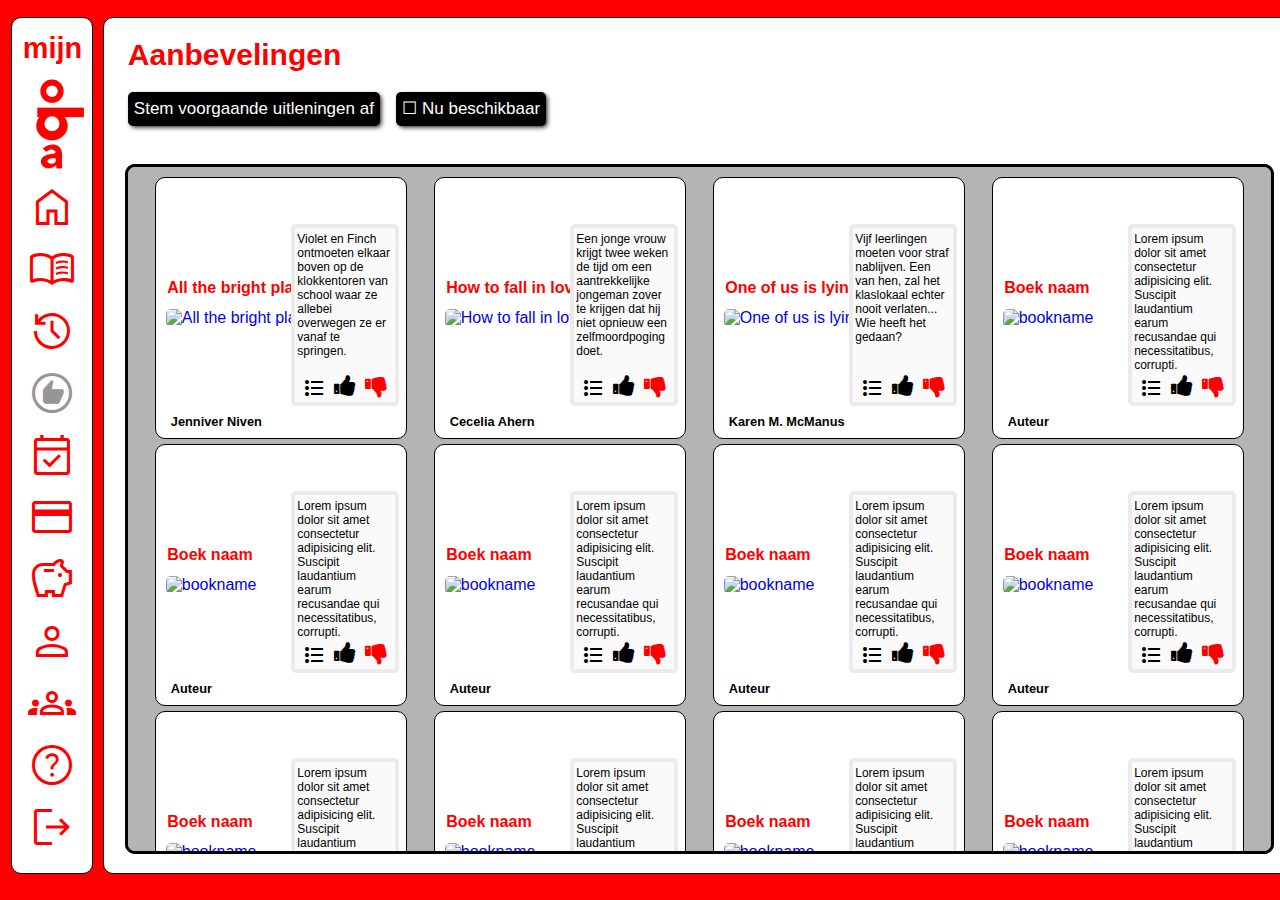
==== commit 4063696d: "??//" ====
--- a/index.html
+++ b/index.html
@@ -1,5 +1,5 @@
 <!DOCTYPE html>
-<html lang="en">
+<html lang="nl">
 
 <head>
     <meta charset="UTF-8">
@@ -68,7 +68,7 @@
             <button class="nu-beschikbaar">☐ Nu beschikbaar</button>
             <div id="target" class="container-books">
                 <div class="container-book-individual"><a href="https://www.google.nl/" target="_blank">
-                        <div class="book-name">All the bright places</div><img src="assets/Book1.jfif" alt="bookname">
+                        <div class="book-name">All the bright places</div><img src="assets/book1.jfif" alt="All the bright places">
                     </a>
                     <div class="book-text">
                         <div class="text">Violet en Finch ontmoeten elkaar boven op de klokkentoren van school waar ze
@@ -81,7 +81,7 @@
                     <div class="auteur">Jenniver Niven</div>
                 </div>
                 <div class="container-book-individual"><a href="https://www.google.nl/" target="_blank">
-                        <div class="book-name">How to fall in love</div><img src="assets/Book2.jfif"
+                        <div class="book-name">How to fall in love</div><img src="assets/book2.jfif"
                             alt="How to fall in love">
                     </a>
                     <div class="book-text">
@@ -110,189 +110,189 @@
                     <div class="auteur">Karen M. McManus</div>
                 </div>
                 <div class="container-book-individual"><a href="https://www.google.nl/" target="_blank">
-                        <div class="book-name">Boek naam</div><img src="assets/Book4.jfif" alt="bookname">
-                    </a>
-                    <div class="book-text">
-                        <div class="text">Lorem ipsum dolor sit amet consectetur adipisicing elit. Suscipit laudantium
-                            earum recusandae qui necessitatibus, corrupti.</div>
-                        <div class="text-icons"><button id="list-icon"
-                                class="material-symbols-outlined">format_list_bulleted</button><button
-                                class="fa fa-thumbs-up fa-2x"></button><button class="fa fa-thumbs-down fa-2x"></button>
-                        </div>
-                    </div>
-                    <div class="auteur">Auteur</div>
-                </div>
-                <div class="container-book-individual"><a href="https://www.google.nl/" target="_blank">
-                        <div class="book-name">Boek naam</div><img src="assets/Book5.jfif" alt="bookname">
-                    </a>
-                    <div class="book-text">
-                        <div class="text">Lorem ipsum dolor sit amet consectetur adipisicing elit. Suscipit laudantium
-                            earum recusandae qui necessitatibus, corrupti.</div>
-                        <div class="text-icons"><button id="list-icon"
-                                class="material-symbols-outlined">format_list_bulleted</button><button
-                                class="fa fa-thumbs-up fa-2x"></button><button class="fa fa-thumbs-down fa-2x"></button>
-                        </div>
-                    </div>
-                    <div class="auteur">Auteur</div>
-                </div>
-                <div class="container-book-individual"><a href="https://www.google.nl/" target="_blank">
-                        <div class="book-name">Boek naam</div><img src="assets/Book6.jfif" alt="bookname">
-                    </a>
-                    <div class="book-text">
-                        <div class="text">Lorem ipsum dolor sit amet consectetur adipisicing elit. Suscipit laudantium
-                            earum recusandae qui necessitatibus, corrupti.</div>
-                        <div class="text-icons"><button id="list-icon"
-                                class="material-symbols-outlined">format_list_bulleted</button><button
-                                class="fa fa-thumbs-up fa-2x"></button><button class="fa fa-thumbs-down fa-2x"></button>
-                        </div>
-                    </div>
-                    <div class="auteur">Auteur</div>
-                </div>
-                <div class="container-book-individual"><a href="https://www.google.nl/" target="_blank">
-                        <div class="book-name">Boek naam</div><img src="assets/Book7.jfif" alt="bookname">
-                    </a>
-                    <div class="book-text">
-                        <div class="text">Lorem ipsum dolor sit amet consectetur adipisicing elit. Suscipit laudantium
-                            earum recusandae qui necessitatibus, corrupti.</div>
-                        <div class="text-icons"><button id="list-icon"
-                                class="material-symbols-outlined">format_list_bulleted</button><button
-                                class="fa fa-thumbs-up fa-2x"></button><button class="fa fa-thumbs-down fa-2x"></button>
-                        </div>
-                    </div>
-                    <div class="auteur">Auteur</div>
-                </div>
-                <div class="container-book-individual"><a href="https://www.google.nl/" target="_blank">
-                        <div class="book-name">Boek naam</div><img src="assets/Book8.jfif" alt="bookname">
-                    </a>
-                    <div class="book-text">
-                        <div class="text">Lorem ipsum dolor sit amet consectetur adipisicing elit. Suscipit laudantium
-                            earum recusandae qui necessitatibus, corrupti.</div>
-                        <div class="text-icons"><button id="list-icon"
-                                class="material-symbols-outlined">format_list_bulleted</button><button
-                                class="fa fa-thumbs-up fa-2x"></button><button class="fa fa-thumbs-down fa-2x"></button>
-                        </div>
-                    </div>
-                    <div class="auteur">Auteur</div>
-                </div>
-                <div class="container-book-individual"><a href="https://www.google.nl/" target="_blank">
-                        <div class="book-name">Boek naam</div><img src="assets/Book9.jfif" alt="bookname">
-                    </a>
-                    <div class="book-text">
-                        <div class="text">Lorem ipsum dolor sit amet consectetur adipisicing elit. Suscipit laudantium
-                            earum recusandae qui necessitatibus, corrupti.</div>
-                        <div class="text-icons"><button id="list-icon"
-                                class="material-symbols-outlined">format_list_bulleted</button><button
-                                class="fa fa-thumbs-up fa-2x"></button><button class="fa fa-thumbs-down fa-2x"></button>
-                        </div>
-                    </div>
-                    <div class="auteur">Auteur</div>
-                </div>
-                <div class="container-book-individual"><a href="https://www.google.nl/" target="_blank">
-                        <div class="book-name">Boek naam</div><img src="assets/Book10.jfif" alt="bookname">
-                    </a>
-                    <div class="book-text">
-                        <div class="text">Lorem ipsum dolor sit amet consectetur adipisicing elit. Suscipit laudantium
-                            earum recusandae qui necessitatibus, corrupti.</div>
-                        <div class="text-icons"><button id="list-icon"
-                                class="material-symbols-outlined">format_list_bulleted</button><button
-                                class="fa fa-thumbs-up fa-2x"></button><button class="fa fa-thumbs-down fa-2x"></button>
-                        </div>
-                    </div>
-                    <div class="auteur">Auteur</div>
-                </div>
-                <div class="container-book-individual"><a href="https://www.google.nl/" target="_blank">
-                        <div class="book-name">Boek naam</div><img src="assets/Book11.jfif" alt="bookname">
-                    </a>
-                    <div class="book-text">
-                        <div class="text">Lorem ipsum dolor sit amet consectetur adipisicing elit. Suscipit laudantium
-                            earum recusandae qui necessitatibus, corrupti.</div>
-                        <div class="text-icons"><button id="list-icon"
-                                class="material-symbols-outlined">format_list_bulleted</button><button
-                                class="fa fa-thumbs-up fa-2x"></button><button class="fa fa-thumbs-down fa-2x"></button>
-                        </div>
-                    </div>
-                    <div class="auteur">Auteur</div>
-                </div>
-                <div class="container-book-individual"><a href="https://www.google.nl/" target="_blank">
-                        <div class="book-name">Boek naam</div><img src="assets/Book12.jfif" alt="bookname">
-                    </a>
-                    <div class="book-text">
-                        <div class="text">Lorem ipsum dolor sit amet consectetur adipisicing elit. Suscipit laudantium
-                            earum recusandae qui necessitatibus, corrupti.</div>
-                        <div class="text-icons"><button id="list-icon"
-                                class="material-symbols-outlined">format_list_bulleted</button><button
-                                class="fa fa-thumbs-up fa-2x"></button><button class="fa fa-thumbs-down fa-2x"></button>
-                        </div>
-                    </div>
-                    <div class="auteur">Auteur</div>
-                </div>
-                <div class="container-book-individual"><a href="https://www.google.nl/" target="_blank">
-                        <div class="book-name">Boek naam</div><img src="assets/Book13.jfif" alt="bookname">
-                    </a>
-                    <div class="book-text">
-                        <div class="text">Lorem ipsum dolor sit amet consectetur adipisicing elit. Suscipit laudantium
-                            earum recusandae qui necessitatibus, corrupti.</div>
-                        <div class="text-icons"><button id="list-icon"
-                                class="material-symbols-outlined">format_list_bulleted</button><button
-                                class="fa fa-thumbs-up fa-2x"></button><button class="fa fa-thumbs-down fa-2x"></button>
-                        </div>
-                    </div>
-                    <div class="auteur">Auteur</div>
-                </div>
-                <div class="container-book-individual"><a href="https://www.google.nl/" target="_blank">
-                        <div class="book-name">Boek naam</div><img src="assets/Book14.jfif" alt="bookname">
-                    </a>
-                    <div class="book-text">
-                        <div class="text">Lorem ipsum dolor sit amet consectetur adipisicing elit. Suscipit laudantium
-                            earum recusandae qui necessitatibus, corrupti.</div>
-                        <div class="text-icons"><button id="list-icon"
-                                class="material-symbols-outlined">format_list_bulleted</button><button
-                                class="fa fa-thumbs-up fa-2x"></button><button class="fa fa-thumbs-down fa-2x"></button>
-                        </div>
-                    </div>
-                    <div class="auteur">Auteur</div>
-                </div>
-                <div class="container-book-individual"><a href="https://www.google.nl/" target="_blank">
-                        <div class="book-name">Boek naam</div><img src="assets/Book15.jfif" alt="bookname">
-                    </a>
-                    <div class="book-text">
-                        <div class="text">Lorem ipsum dolor sit amet consectetur adipisicing elit. Suscipit laudantium
-                            earum recusandae qui necessitatibus, corrupti.</div>
-                        <div class="text-icons"><button id="list-icon"
-                                class="material-symbols-outlined">format_list_bulleted</button><button
-                                class="fa fa-thumbs-up fa-2x"></button><button class="fa fa-thumbs-down fa-2x"></button>
-                        </div>
-                    </div>
-                    <div class="auteur">Auteur</div>
-                </div>
-                <div class="container-book-individual"><a href="https://www.google.nl/" target="_blank">
-                        <div class="book-name">Boek naam</div><img src="assets/Book16.jfif" alt="bookname">
-                    </a>
-                    <div class="book-text">
-                        <div class="text">Lorem ipsum dolor sit amet consectetur adipisicing elit. Suscipit laudantium
-                            earum recusandae qui necessitatibus, corrupti.</div>
-                        <div class="text-icons"><button id="list-icon"
-                                class="material-symbols-outlined">format_list_bulleted</button><button
-                                class="fa fa-thumbs-up fa-2x"></button><button class="fa fa-thumbs-down fa-2x"></button>
-                        </div>
-                    </div>
-                    <div class="auteur">Auteur</div>
-                </div>
-                <div class="container-book-individual"><a href="https://www.google.nl/" target="_blank">
-                        <div class="book-name">Boek naam</div><img src="assets/Book17.jfif" alt="bookname">
-                    </a>
-                    <div class="book-text">
-                        <div class="text">Lorem ipsum dolor sit amet consectetur adipisicing elit. Suscipit laudantium
-                            earum recusandae qui necessitatibus, corrupti.</div>
-                        <div class="text-icons"><button id="list-icon"
-                                class="material-symbols-outlined">format_list_bulleted</button><button
-                                class="fa fa-thumbs-up fa-2x"></button><button class="fa fa-thumbs-down fa-2x"></button>
-                        </div>
-                    </div>
-                    <div class="auteur">Auteur</div>
-                </div>
-                <div class="container-book-individual"><a href="https://www.google.nl/" target="_blank">
-                        <div class="book-name">Boek naam</div><img src="assets/Book18.jfif" alt="bookname">
+                        <div class="book-name">Boek naam</div><img src="assets/book4.jfif" alt="bookname">
+                    </a>
+                    <div class="book-text">
+                        <div class="text">Lorem ipsum dolor sit amet consectetur adipisicing elit. Suscipit laudantium
+                            earum recusandae qui necessitatibus, corrupti.</div>
+                        <div class="text-icons"><button id="list-icon"
+                                class="material-symbols-outlined">format_list_bulleted</button><button
+                                class="fa fa-thumbs-up fa-2x"></button><button class="fa fa-thumbs-down fa-2x"></button>
+                        </div>
+                    </div>
+                    <div class="auteur">Auteur</div>
+                </div>
+                <div class="container-book-individual"><a href="https://www.google.nl/" target="_blank">
+                        <div class="book-name">Boek naam</div><img src="assets/book5.jfif" alt="bookname">
+                    </a>
+                    <div class="book-text">
+                        <div class="text">Lorem ipsum dolor sit amet consectetur adipisicing elit. Suscipit laudantium
+                            earum recusandae qui necessitatibus, corrupti.</div>
+                        <div class="text-icons"><button id="list-icon"
+                                class="material-symbols-outlined">format_list_bulleted</button><button
+                                class="fa fa-thumbs-up fa-2x"></button><button class="fa fa-thumbs-down fa-2x"></button>
+                        </div>
+                    </div>
+                    <div class="auteur">Auteur</div>
+                </div>
+                <div class="container-book-individual"><a href="https://www.google.nl/" target="_blank">
+                        <div class="book-name">Boek naam</div><img src="assets/book6.jfif" alt="bookname">
+                    </a>
+                    <div class="book-text">
+                        <div class="text">Lorem ipsum dolor sit amet consectetur adipisicing elit. Suscipit laudantium
+                            earum recusandae qui necessitatibus, corrupti.</div>
+                        <div class="text-icons"><button id="list-icon"
+                                class="material-symbols-outlined">format_list_bulleted</button><button
+                                class="fa fa-thumbs-up fa-2x"></button><button class="fa fa-thumbs-down fa-2x"></button>
+                        </div>
+                    </div>
+                    <div class="auteur">Auteur</div>
+                </div>
+                <div class="container-book-individual"><a href="https://www.google.nl/" target="_blank">
+                        <div class="book-name">Boek naam</div><img src="assets/book7.jfif" alt="bookname">
+                    </a>
+                    <div class="book-text">
+                        <div class="text">Lorem ipsum dolor sit amet consectetur adipisicing elit. Suscipit laudantium
+                            earum recusandae qui necessitatibus, corrupti.</div>
+                        <div class="text-icons"><button id="list-icon"
+                                class="material-symbols-outlined">format_list_bulleted</button><button
+                                class="fa fa-thumbs-up fa-2x"></button><button class="fa fa-thumbs-down fa-2x"></button>
+                        </div>
+                    </div>
+                    <div class="auteur">Auteur</div>
+                </div>
+                <div class="container-book-individual"><a href="https://www.google.nl/" target="_blank">
+                        <div class="book-name">Boek naam</div><img src="assets/book8.jfif" alt="bookname">
+                    </a>
+                    <div class="book-text">
+                        <div class="text">Lorem ipsum dolor sit amet consectetur adipisicing elit. Suscipit laudantium
+                            earum recusandae qui necessitatibus, corrupti.</div>
+                        <div class="text-icons"><button id="list-icon"
+                                class="material-symbols-outlined">format_list_bulleted</button><button
+                                class="fa fa-thumbs-up fa-2x"></button><button class="fa fa-thumbs-down fa-2x"></button>
+                        </div>
+                    </div>
+                    <div class="auteur">Auteur</div>
+                </div>
+                <div class="container-book-individual"><a href="https://www.google.nl/" target="_blank">
+                        <div class="book-name">Boek naam</div><img src="assets/book9.jfif" alt="bookname">
+                    </a>
+                    <div class="book-text">
+                        <div class="text">Lorem ipsum dolor sit amet consectetur adipisicing elit. Suscipit laudantium
+                            earum recusandae qui necessitatibus, corrupti.</div>
+                        <div class="text-icons"><button id="list-icon"
+                                class="material-symbols-outlined">format_list_bulleted</button><button
+                                class="fa fa-thumbs-up fa-2x"></button><button class="fa fa-thumbs-down fa-2x"></button>
+                        </div>
+                    </div>
+                    <div class="auteur">Auteur</div>
+                </div>
+                <div class="container-book-individual"><a href="https://www.google.nl/" target="_blank">
+                        <div class="book-name">Boek naam</div><img src="assets/book10.jfif" alt="bookname">
+                    </a>
+                    <div class="book-text">
+                        <div class="text">Lorem ipsum dolor sit amet consectetur adipisicing elit. Suscipit laudantium
+                            earum recusandae qui necessitatibus, corrupti.</div>
+                        <div class="text-icons"><button id="list-icon"
+                                class="material-symbols-outlined">format_list_bulleted</button><button
+                                class="fa fa-thumbs-up fa-2x"></button><button class="fa fa-thumbs-down fa-2x"></button>
+                        </div>
+                    </div>
+                    <div class="auteur">Auteur</div>
+                </div>
+                <div class="container-book-individual"><a href="https://www.google.nl/" target="_blank">
+                        <div class="book-name">Boek naam</div><img src="assets/book11.jfif" alt="bookname">
+                    </a>
+                    <div class="book-text">
+                        <div class="text">Lorem ipsum dolor sit amet consectetur adipisicing elit. Suscipit laudantium
+                            earum recusandae qui necessitatibus, corrupti.</div>
+                        <div class="text-icons"><button id="list-icon"
+                                class="material-symbols-outlined">format_list_bulleted</button><button
+                                class="fa fa-thumbs-up fa-2x"></button><button class="fa fa-thumbs-down fa-2x"></button>
+                        </div>
+                    </div>
+                    <div class="auteur">Auteur</div>
+                </div>
+                <div class="container-book-individual"><a href="https://www.google.nl/" target="_blank">
+                        <div class="book-name">Boek naam</div><img src="assets/book12.jfif" alt="bookname">
+                    </a>
+                    <div class="book-text">
+                        <div class="text">Lorem ipsum dolor sit amet consectetur adipisicing elit. Suscipit laudantium
+                            earum recusandae qui necessitatibus, corrupti.</div>
+                        <div class="text-icons"><button id="list-icon"
+                                class="material-symbols-outlined">format_list_bulleted</button><button
+                                class="fa fa-thumbs-up fa-2x"></button><button class="fa fa-thumbs-down fa-2x"></button>
+                        </div>
+                    </div>
+                    <div class="auteur">Auteur</div>
+                </div>
+                <div class="container-book-individual"><a href="https://www.google.nl/" target="_blank">
+                        <div class="book-name">Boek naam</div><img src="assets/book13.jfif" alt="bookname">
+                    </a>
+                    <div class="book-text">
+                        <div class="text">Lorem ipsum dolor sit amet consectetur adipisicing elit. Suscipit laudantium
+                            earum recusandae qui necessitatibus, corrupti.</div>
+                        <div class="text-icons"><button id="list-icon"
+                                class="material-symbols-outlined">format_list_bulleted</button><button
+                                class="fa fa-thumbs-up fa-2x"></button><button class="fa fa-thumbs-down fa-2x"></button>
+                        </div>
+                    </div>
+                    <div class="auteur">Auteur</div>
+                </div>
+                <div class="container-book-individual"><a href="https://www.google.nl/" target="_blank">
+                        <div class="book-name">Boek naam</div><img src="assets/book14.jfif" alt="bookname">
+                    </a>
+                    <div class="book-text">
+                        <div class="text">Lorem ipsum dolor sit amet consectetur adipisicing elit. Suscipit laudantium
+                            earum recusandae qui necessitatibus, corrupti.</div>
+                        <div class="text-icons"><button id="list-icon"
+                                class="material-symbols-outlined">format_list_bulleted</button><button
+                                class="fa fa-thumbs-up fa-2x"></button><button class="fa fa-thumbs-down fa-2x"></button>
+                        </div>
+                    </div>
+                    <div class="auteur">Auteur</div>
+                </div>
+                <div class="container-book-individual"><a href="https://www.google.nl/" target="_blank">
+                        <div class="book-name">Boek naam</div><img src="assets/book15.jfif" alt="bookname">
+                    </a>
+                    <div class="book-text">
+                        <div class="text">Lorem ipsum dolor sit amet consectetur adipisicing elit. Suscipit laudantium
+                            earum recusandae qui necessitatibus, corrupti.</div>
+                        <div class="text-icons"><button id="list-icon"
+                                class="material-symbols-outlined">format_list_bulleted</button><button
+                                class="fa fa-thumbs-up fa-2x"></button><button class="fa fa-thumbs-down fa-2x"></button>
+                        </div>
+                    </div>
+                    <div class="auteur">Auteur</div>
+                </div>
+                <div class="container-book-individual"><a href="https://www.google.nl/" target="_blank">
+                        <div class="book-name">Boek naam</div><img src="assets/book16.jfif" alt="bookname">
+                    </a>
+                    <div class="book-text">
+                        <div class="text">Lorem ipsum dolor sit amet consectetur adipisicing elit. Suscipit laudantium
+                            earum recusandae qui necessitatibus, corrupti.</div>
+                        <div class="text-icons"><button id="list-icon"
+                                class="material-symbols-outlined">format_list_bulleted</button><button
+                                class="fa fa-thumbs-up fa-2x"></button><button class="fa fa-thumbs-down fa-2x"></button>
+                        </div>
+                    </div>
+                    <div class="auteur">Auteur</div>
+                </div>
+                <div class="container-book-individual"><a href="https://www.google.nl/" target="_blank">
+                        <div class="book-name">Boek naam</div><img src="assets/book17.jfif" alt="bookname">
+                    </a>
+                    <div class="book-text">
+                        <div class="text">Lorem ipsum dolor sit amet consectetur adipisicing elit. Suscipit laudantium
+                            earum recusandae qui necessitatibus, corrupti.</div>
+                        <div class="text-icons"><button id="list-icon"
+                                class="material-symbols-outlined">format_list_bulleted</button><button
+                                class="fa fa-thumbs-up fa-2x"></button><button class="fa fa-thumbs-down fa-2x"></button>
+                        </div>
+                    </div>
+                    <div class="auteur">Auteur</div>
+                </div>
+                <div class="container-book-individual"><a href="https://www.google.nl/" target="_blank">
+                        <div class="book-name">Boek naam</div><img src="assets/book18.jfif" alt="bookname">
                     </a>
                     <div class="book-text">
                         <div class="text">Lorem ipsum dolor sit amet consectetur adipisicing elit. Suscipit laudantium
@@ -309,7 +309,7 @@
 
             <div class="container-books2">
                 <div class="container-book-individual"><a href="https://www.google.nl/" target="_blank">
-                        <div class="book-name">All the bright places</div><img src="assets/Book10.jfif" alt="bookname">
+                        <div class="book-name">All the bright places</div><img src="assets/book10.jfif" alt="bookname">
                     </a>
                     <div class="book-text">
                         <div class="text">Violet en Finch ontmoeten elkaar boven op de klokkentoren van school waar ze
@@ -322,7 +322,7 @@
                     <div class="auteur">Jenniver Niven</div>
                 </div>
                 <div class="container-book-individual"><a href="https://www.google.nl/" target="_blank">
-                        <div class="book-name">How to fall in love</div><img src="assets/Book2.jfif"
+                        <div class="book-name">How to fall in love</div><img src="assets/book12.jfif"
                             alt="How to fall in love">
                     </a>
                     <div class="book-text">
@@ -351,189 +351,189 @@
                     <div class="auteur">Karen M. McManus</div>
                 </div>
                 <div class="container-book-individual"><a href="https://www.google.nl/" target="_blank">
-                        <div class="book-name">Boek naam</div><img src="assets/Book4.jfif" alt="bookname">
-                    </a>
-                    <div class="book-text">
-                        <div class="text">Lorem ipsum dolor sit amet consectetur adipisicing elit. Suscipit laudantium
-                            earum recusandae qui necessitatibus, corrupti.</div>
-                        <div class="text-icons"><button id="list-icon"
-                                class="material-symbols-outlined">format_list_bulleted</button><button
-                                class="fa fa-thumbs-up fa-2x"></button><button class="fa fa-thumbs-down fa-2x"></button>
-                        </div>
-                    </div>
-                    <div class="auteur">Auteur</div>
-                </div>
-                <div class="container-book-individual"><a href="https://www.google.nl/" target="_blank">
-                        <div class="book-name">Boek naam</div><img src="assets/Book5.jfif" alt="bookname">
-                    </a>
-                    <div class="book-text">
-                        <div class="text">Lorem ipsum dolor sit amet consectetur adipisicing elit. Suscipit laudantium
-                            earum recusandae qui necessitatibus, corrupti.</div>
-                        <div class="text-icons"><button id="list-icon"
-                                class="material-symbols-outlined">format_list_bulleted</button><button
-                                class="fa fa-thumbs-up fa-2x"></button><button class="fa fa-thumbs-down fa-2x"></button>
-                        </div>
-                    </div>
-                    <div class="auteur">Auteur</div>
-                </div>
-                <div class="container-book-individual"><a href="https://www.google.nl/" target="_blank">
-                        <div class="book-name">Boek naam</div><img src="assets/Book6.jfif" alt="bookname">
-                    </a>
-                    <div class="book-text">
-                        <div class="text">Lorem ipsum dolor sit amet consectetur adipisicing elit. Suscipit laudantium
-                            earum recusandae qui necessitatibus, corrupti.</div>
-                        <div class="text-icons"><button id="list-icon"
-                                class="material-symbols-outlined">format_list_bulleted</button><button
-                                class="fa fa-thumbs-up fa-2x"></button><button class="fa fa-thumbs-down fa-2x"></button>
-                        </div>
-                    </div>
-                    <div class="auteur">Auteur</div>
-                </div>
-                <div class="container-book-individual"><a href="https://www.google.nl/" target="_blank">
-                        <div class="book-name">Boek naam</div><img src="assets/Book7.jfif" alt="bookname">
-                    </a>
-                    <div class="book-text">
-                        <div class="text">Lorem ipsum dolor sit amet consectetur adipisicing elit. Suscipit laudantium
-                            earum recusandae qui necessitatibus, corrupti.</div>
-                        <div class="text-icons"><button id="list-icon"
-                                class="material-symbols-outlined">format_list_bulleted</button><button
-                                class="fa fa-thumbs-up fa-2x"></button><button class="fa fa-thumbs-down fa-2x"></button>
-                        </div>
-                    </div>
-                    <div class="auteur">Auteur</div>
-                </div>
-                <div class="container-book-individual"><a href="https://www.google.nl/" target="_blank">
-                        <div class="book-name">Boek naam</div><img src="assets/Book8.jfif" alt="bookname">
-                    </a>
-                    <div class="book-text">
-                        <div class="text">Lorem ipsum dolor sit amet consectetur adipisicing elit. Suscipit laudantium
-                            earum recusandae qui necessitatibus, corrupti.</div>
-                        <div class="text-icons"><button id="list-icon"
-                                class="material-symbols-outlined">format_list_bulleted</button><button
-                                class="fa fa-thumbs-up fa-2x"></button><button class="fa fa-thumbs-down fa-2x"></button>
-                        </div>
-                    </div>
-                    <div class="auteur">Auteur</div>
-                </div>
-                <div class="container-book-individual"><a href="https://www.google.nl/" target="_blank">
-                        <div class="book-name">Boek naam</div><img src="assets/Book9.jfif" alt="bookname">
-                    </a>
-                    <div class="book-text">
-                        <div class="text">Lorem ipsum dolor sit amet consectetur adipisicing elit. Suscipit laudantium
-                            earum recusandae qui necessitatibus, corrupti.</div>
-                        <div class="text-icons"><button id="list-icon"
-                                class="material-symbols-outlined">format_list_bulleted</button><button
-                                class="fa fa-thumbs-up fa-2x"></button><button class="fa fa-thumbs-down fa-2x"></button>
-                        </div>
-                    </div>
-                    <div class="auteur">Auteur</div>
-                </div>
-                <div class="container-book-individual"><a href="https://www.google.nl/" target="_blank">
-                        <div class="book-name">Boek naam</div><img src="assets/Book10.jfif" alt="bookname">
-                    </a>
-                    <div class="book-text">
-                        <div class="text">Lorem ipsum dolor sit amet consectetur adipisicing elit. Suscipit laudantium
-                            earum recusandae qui necessitatibus, corrupti.</div>
-                        <div class="text-icons"><button id="list-icon"
-                                class="material-symbols-outlined">format_list_bulleted</button><button
-                                class="fa fa-thumbs-up fa-2x"></button><button class="fa fa-thumbs-down fa-2x"></button>
-                        </div>
-                    </div>
-                    <div class="auteur">Auteur</div>
-                </div>
-                <div class="container-book-individual"><a href="https://www.google.nl/" target="_blank">
-                        <div class="book-name">Boek naam</div><img src="assets/Book11.jfif" alt="bookname">
-                    </a>
-                    <div class="book-text">
-                        <div class="text">Lorem ipsum dolor sit amet consectetur adipisicing elit. Suscipit laudantium
-                            earum recusandae qui necessitatibus, corrupti.</div>
-                        <div class="text-icons"><button id="list-icon"
-                                class="material-symbols-outlined">format_list_bulleted</button><button
-                                class="fa fa-thumbs-up fa-2x"></button><button class="fa fa-thumbs-down fa-2x"></button>
-                        </div>
-                    </div>
-                    <div class="auteur">Auteur</div>
-                </div>
-                <div class="container-book-individual"><a href="https://www.google.nl/" target="_blank">
-                        <div class="book-name">Boek naam</div><img src="assets/Book12.jfif" alt="bookname">
-                    </a>
-                    <div class="book-text">
-                        <div class="text">Lorem ipsum dolor sit amet consectetur adipisicing elit. Suscipit laudantium
-                            earum recusandae qui necessitatibus, corrupti.</div>
-                        <div class="text-icons"><button id="list-icon"
-                                class="material-symbols-outlined">format_list_bulleted</button><button
-                                class="fa fa-thumbs-up fa-2x"></button><button class="fa fa-thumbs-down fa-2x"></button>
-                        </div>
-                    </div>
-                    <div class="auteur">Auteur</div>
-                </div>
-                <div class="container-book-individual"><a href="https://www.google.nl/" target="_blank">
-                        <div class="book-name">Boek naam</div><img src="assets/Book13.jfif" alt="bookname">
-                    </a>
-                    <div class="book-text">
-                        <div class="text">Lorem ipsum dolor sit amet consectetur adipisicing elit. Suscipit laudantium
-                            earum recusandae qui necessitatibus, corrupti.</div>
-                        <div class="text-icons"><button id="list-icon"
-                                class="material-symbols-outlined">format_list_bulleted</button><button
-                                class="fa fa-thumbs-up fa-2x"></button><button class="fa fa-thumbs-down fa-2x"></button>
-                        </div>
-                    </div>
-                    <div class="auteur">Auteur</div>
-                </div>
-                <div class="container-book-individual"><a href="https://www.google.nl/" target="_blank">
-                        <div class="book-name">Boek naam</div><img src="assets/Book14.jfif" alt="bookname">
-                    </a>
-                    <div class="book-text">
-                        <div class="text">Lorem ipsum dolor sit amet consectetur adipisicing elit. Suscipit laudantium
-                            earum recusandae qui necessitatibus, corrupti.</div>
-                        <div class="text-icons"><button id="list-icon"
-                                class="material-symbols-outlined">format_list_bulleted</button><button
-                                class="fa fa-thumbs-up fa-2x"></button><button class="fa fa-thumbs-down fa-2x"></button>
-                        </div>
-                    </div>
-                    <div class="auteur">Auteur</div>
-                </div>
-                <div class="container-book-individual"><a href="https://www.google.nl/" target="_blank">
-                        <div class="book-name">Boek naam</div><img src="assets/Book15.jfif" alt="bookname">
-                    </a>
-                    <div class="book-text">
-                        <div class="text">Lorem ipsum dolor sit amet consectetur adipisicing elit. Suscipit laudantium
-                            earum recusandae qui necessitatibus, corrupti.</div>
-                        <div class="text-icons"><button id="list-icon"
-                                class="material-symbols-outlined">format_list_bulleted</button><button
-                                class="fa fa-thumbs-up fa-2x"></button><button class="fa fa-thumbs-down fa-2x"></button>
-                        </div>
-                    </div>
-                    <div class="auteur">Auteur</div>
-                </div>
-                <div class="container-book-individual"><a href="https://www.google.nl/" target="_blank">
-                        <div class="book-name">Boek naam</div><img src="assets/Book16.jfif" alt="bookname">
-                    </a>
-                    <div class="book-text">
-                        <div class="text">Lorem ipsum dolor sit amet consectetur adipisicing elit. Suscipit laudantium
-                            earum recusandae qui necessitatibus, corrupti.</div>
-                        <div class="text-icons"><button id="list-icon"
-                                class="material-symbols-outlined">format_list_bulleted</button><button
-                                class="fa fa-thumbs-up fa-2x"></button><button class="fa fa-thumbs-down fa-2x"></button>
-                        </div>
-                    </div>
-                    <div class="auteur">Auteur</div>
-                </div>
-                <div class="container-book-individual"><a href="https://www.google.nl/" target="_blank">
-                        <div class="book-name">Boek naam</div><img src="assets/Book17.jfif" alt="bookname">
-                    </a>
-                    <div class="book-text">
-                        <div class="text">Lorem ipsum dolor sit amet consectetur adipisicing elit. Suscipit laudantium
-                            earum recusandae qui necessitatibus, corrupti.</div>
-                        <div class="text-icons"><button id="list-icon"
-                                class="material-symbols-outlined">format_list_bulleted</button><button
-                                class="fa fa-thumbs-up fa-2x"></button><button class="fa fa-thumbs-down fa-2x"></button>
-                        </div>
-                    </div>
-                    <div class="auteur">Auteur</div>
-                </div>
-                <div class="container-book-individual"><a href="https://www.google.nl/" target="_blank">
-                        <div class="book-name">Boek naam</div><img src="assets/Book18.jfif" alt="bookname">
+                        <div class="book-name">Boek naam</div><img src="assets/book4.jfif" alt="bookname">
+                    </a>
+                    <div class="book-text">
+                        <div class="text">Lorem ipsum dolor sit amet consectetur adipisicing elit. Suscipit laudantium
+                            earum recusandae qui necessitatibus, corrupti.</div>
+                        <div class="text-icons"><button id="list-icon"
+                                class="material-symbols-outlined">format_list_bulleted</button><button
+                                class="fa fa-thumbs-up fa-2x"></button><button class="fa fa-thumbs-down fa-2x"></button>
+                        </div>
+                    </div>
+                    <div class="auteur">Auteur</div>
+                </div>
+                <div class="container-book-individual"><a href="https://www.google.nl/" target="_blank">
+                        <div class="book-name">Boek naam</div><img src="assets/book5.jfif" alt="bookname">
+                    </a>
+                    <div class="book-text">
+                        <div class="text">Lorem ipsum dolor sit amet consectetur adipisicing elit. Suscipit laudantium
+                            earum recusandae qui necessitatibus, corrupti.</div>
+                        <div class="text-icons"><button id="list-icon"
+                                class="material-symbols-outlined">format_list_bulleted</button><button
+                                class="fa fa-thumbs-up fa-2x"></button><button class="fa fa-thumbs-down fa-2x"></button>
+                        </div>
+                    </div>
+                    <div class="auteur">Auteur</div>
+                </div>
+                <div class="container-book-individual"><a href="https://www.google.nl/" target="_blank">
+                        <div class="book-name">Boek naam</div><img src="assets/book6.jfif" alt="bookname">
+                    </a>
+                    <div class="book-text">
+                        <div class="text">Lorem ipsum dolor sit amet consectetur adipisicing elit. Suscipit laudantium
+                            earum recusandae qui necessitatibus, corrupti.</div>
+                        <div class="text-icons"><button id="list-icon"
+                                class="material-symbols-outlined">format_list_bulleted</button><button
+                                class="fa fa-thumbs-up fa-2x"></button><button class="fa fa-thumbs-down fa-2x"></button>
+                        </div>
+                    </div>
+                    <div class="auteur">Auteur</div>
+                </div>
+                <div class="container-book-individual"><a href="https://www.google.nl/" target="_blank">
+                        <div class="book-name">Boek naam</div><img src="assets/book7.jfif" alt="bookname">
+                    </a>
+                    <div class="book-text">
+                        <div class="text">Lorem ipsum dolor sit amet consectetur adipisicing elit. Suscipit laudantium
+                            earum recusandae qui necessitatibus, corrupti.</div>
+                        <div class="text-icons"><button id="list-icon"
+                                class="material-symbols-outlined">format_list_bulleted</button><button
+                                class="fa fa-thumbs-up fa-2x"></button><button class="fa fa-thumbs-down fa-2x"></button>
+                        </div>
+                    </div>
+                    <div class="auteur">Auteur</div>
+                </div>
+                <div class="container-book-individual"><a href="https://www.google.nl/" target="_blank">
+                        <div class="book-name">Boek naam</div><img src="assets/book8.jfif" alt="bookname">
+                    </a>
+                    <div class="book-text">
+                        <div class="text">Lorem ipsum dolor sit amet consectetur adipisicing elit. Suscipit laudantium
+                            earum recusandae qui necessitatibus, corrupti.</div>
+                        <div class="text-icons"><button id="list-icon"
+                                class="material-symbols-outlined">format_list_bulleted</button><button
+                                class="fa fa-thumbs-up fa-2x"></button><button class="fa fa-thumbs-down fa-2x"></button>
+                        </div>
+                    </div>
+                    <div class="auteur">Auteur</div>
+                </div>
+                <div class="container-book-individual"><a href="https://www.google.nl/" target="_blank">
+                        <div class="book-name">Boek naam</div><img src="assets/book9.jfif" alt="bookname">
+                    </a>
+                    <div class="book-text">
+                        <div class="text">Lorem ipsum dolor sit amet consectetur adipisicing elit. Suscipit laudantium
+                            earum recusandae qui necessitatibus, corrupti.</div>
+                        <div class="text-icons"><button id="list-icon"
+                                class="material-symbols-outlined">format_list_bulleted</button><button
+                                class="fa fa-thumbs-up fa-2x"></button><button class="fa fa-thumbs-down fa-2x"></button>
+                        </div>
+                    </div>
+                    <div class="auteur">Auteur</div>
+                </div>
+                <div class="container-book-individual"><a href="https://www.google.nl/" target="_blank">
+                        <div class="book-name">Boek naam</div><img src="assets/book10.jfif" alt="bookname">
+                    </a>
+                    <div class="book-text">
+                        <div class="text">Lorem ipsum dolor sit amet consectetur adipisicing elit. Suscipit laudantium
+                            earum recusandae qui necessitatibus, corrupti.</div>
+                        <div class="text-icons"><button id="list-icon"
+                                class="material-symbols-outlined">format_list_bulleted</button><button
+                                class="fa fa-thumbs-up fa-2x"></button><button class="fa fa-thumbs-down fa-2x"></button>
+                        </div>
+                    </div>
+                    <div class="auteur">Auteur</div>
+                </div>
+                <div class="container-book-individual"><a href="https://www.google.nl/" target="_blank">
+                        <div class="book-name">Boek naam</div><img src="assets/book11.jfif" alt="bookname">
+                    </a>
+                    <div class="book-text">
+                        <div class="text">Lorem ipsum dolor sit amet consectetur adipisicing elit. Suscipit laudantium
+                            earum recusandae qui necessitatibus, corrupti.</div>
+                        <div class="text-icons"><button id="list-icon"
+                                class="material-symbols-outlined">format_list_bulleted</button><button
+                                class="fa fa-thumbs-up fa-2x"></button><button class="fa fa-thumbs-down fa-2x"></button>
+                        </div>
+                    </div>
+                    <div class="auteur">Auteur</div>
+                </div>
+                <div class="container-book-individual"><a href="https://www.google.nl/" target="_blank">
+                        <div class="book-name">Boek naam</div><img src="assets/book12.jfif" alt="bookname">
+                    </a>
+                    <div class="book-text">
+                        <div class="text">Lorem ipsum dolor sit amet consectetur adipisicing elit. Suscipit laudantium
+                            earum recusandae qui necessitatibus, corrupti.</div>
+                        <div class="text-icons"><button id="list-icon"
+                                class="material-symbols-outlined">format_list_bulleted</button><button
+                                class="fa fa-thumbs-up fa-2x"></button><button class="fa fa-thumbs-down fa-2x"></button>
+                        </div>
+                    </div>
+                    <div class="auteur">Auteur</div>
+                </div>
+                <div class="container-book-individual"><a href="https://www.google.nl/" target="_blank">
+                        <div class="book-name">Boek naam</div><img src="assets/book13.jfif" alt="bookname">
+                    </a>
+                    <div class="book-text">
+                        <div class="text">Lorem ipsum dolor sit amet consectetur adipisicing elit. Suscipit laudantium
+                            earum recusandae qui necessitatibus, corrupti.</div>
+                        <div class="text-icons"><button id="list-icon"
+                                class="material-symbols-outlined">format_list_bulleted</button><button
+                                class="fa fa-thumbs-up fa-2x"></button><button class="fa fa-thumbs-down fa-2x"></button>
+                        </div>
+                    </div>
+                    <div class="auteur">Auteur</div>
+                </div>
+                <div class="container-book-individual"><a href="https://www.google.nl/" target="_blank">
+                        <div class="book-name">Boek naam</div><img src="assets/book14.jfif" alt="bookname">
+                    </a>
+                    <div class="book-text">
+                        <div class="text">Lorem ipsum dolor sit amet consectetur adipisicing elit. Suscipit laudantium
+                            earum recusandae qui necessitatibus, corrupti.</div>
+                        <div class="text-icons"><button id="list-icon"
+                                class="material-symbols-outlined">format_list_bulleted</button><button
+                                class="fa fa-thumbs-up fa-2x"></button><button class="fa fa-thumbs-down fa-2x"></button>
+                        </div>
+                    </div>
+                    <div class="auteur">Auteur</div>
+                </div>
+                <div class="container-book-individual"><a href="https://www.google.nl/" target="_blank">
+                        <div class="book-name">Boek naam</div><img src="assets/book15.jfif" alt="bookname">
+                    </a>
+                    <div class="book-text">
+                        <div class="text">Lorem ipsum dolor sit amet consectetur adipisicing elit. Suscipit laudantium
+                            earum recusandae qui necessitatibus, corrupti.</div>
+                        <div class="text-icons"><button id="list-icon"
+                                class="material-symbols-outlined">format_list_bulleted</button><button
+                                class="fa fa-thumbs-up fa-2x"></button><button class="fa fa-thumbs-down fa-2x"></button>
+                        </div>
+                    </div>
+                    <div class="auteur">Auteur</div>
+                </div>
+                <div class="container-book-individual"><a href="https://www.google.nl/" target="_blank">
+                        <div class="book-name">Boek naam</div><img src="assets/book16.jfif" alt="bookname">
+                    </a>
+                    <div class="book-text">
+                        <div class="text">Lorem ipsum dolor sit amet consectetur adipisicing elit. Suscipit laudantium
+                            earum recusandae qui necessitatibus, corrupti.</div>
+                        <div class="text-icons"><button id="list-icon"
+                                class="material-symbols-outlined">format_list_bulleted</button><button
+                                class="fa fa-thumbs-up fa-2x"></button><button class="fa fa-thumbs-down fa-2x"></button>
+                        </div>
+                    </div>
+                    <div class="auteur">Auteur</div>
+                </div>
+                <div class="container-book-individual"><a href="https://www.google.nl/" target="_blank">
+                        <div class="book-name">Boek naam</div><img src="assets/book17.jfif" alt="bookname">
+                    </a>
+                    <div class="book-text">
+                        <div class="text">Lorem ipsum dolor sit amet consectetur adipisicing elit. Suscipit laudantium
+                            earum recusandae qui necessitatibus, corrupti.</div>
+                        <div class="text-icons"><button id="list-icon"
+                                class="material-symbols-outlined">format_list_bulleted</button><button
+                                class="fa fa-thumbs-up fa-2x"></button><button class="fa fa-thumbs-down fa-2x"></button>
+                        </div>
+                    </div>
+                    <div class="auteur">Auteur</div>
+                </div>
+                <div class="container-book-individual"><a href="https://www.google.nl/" target="_blank">
+                        <div class="book-name">Boek naam</div><img src="assets/book18.jfif" alt="bookname">
                     </a>
                     <div class="book-text">
                         <div class="text">Lorem ipsum dolor sit amet consectetur adipisicing elit. Suscipit laudantium
--- a/styles/styles.css
+++ b/styles/styles.css
@@ -236,10 +236,9 @@
 img {
     position: relative;
     left: 10px;
-    border-radius: 5px;
-    transition: 0.2s ease-in-out;
-}
-
+    border-radius: 5px; 
+    transition: 0.2s ease-in-out;
+}
 
 ::-webkit-scrollbar {
     width: 10px;
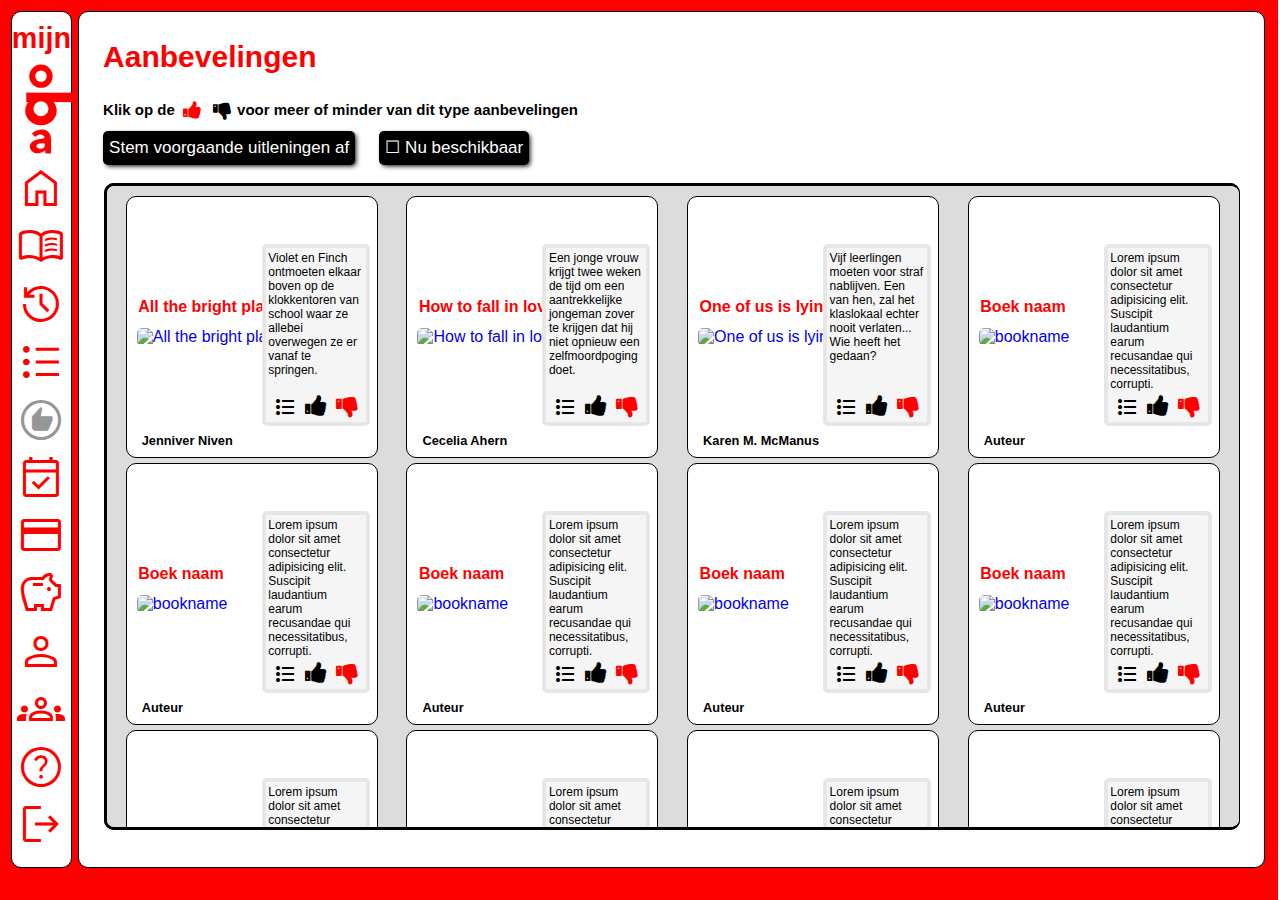
==== commit da1d83b7: "changes" ====
--- a/index.html
+++ b/index.html
@@ -15,33 +15,33 @@
 
 <body>
     <div class="background">
-        <div class="container-sidebar">
+        <div class="container-sidebar" id="sidebar">
             <span id="mijn-logo">mijn</span>
             <a href="https://www.oba.nl/">
                 <?xml version="1.0" encoding="utf-8"?>
-                <svg viewBox="233.245 172.624 86.036 162.341" xmlns="http://www.w3.org/2000/svg"
+                <svg id="svg1" viewBox="233.245 172.624 86.036 162.341" xmlns="http://www.w3.org/2000/svg"
                     xmlns:bx="https://boxy-svg.com">
-                    <path style="stroke: rgb(255, 0, 0); stroke-width: 0.2px; fill: rgb(255, 0, 0);"
+                    <path id="letter-a" style="stroke: rgb(255, 0, 0); stroke-width: 0.2px; fill: rgb(255, 0, 0);"
                         d="M 247.634 321.032 L 253.604 315.44 C 253.604 315.44 247.105 307.732 250.354 302.442 C 253.603 297.152 256.551 296.699 257.155 305.465 C 257.759 314.231 261.765 323.526 269.7 324.055 C 277.635 324.584 288.592 312.795 276.879 297.53 C 265.166 282.265 249.674 289.369 249.674 289.369 C 249.674 289.369 231.689 297.228 247.86 320.881"
                         transform="matrix(0, 1, -1, 0, 567.453781, 44.336441)" />
-                    <circle style="stroke: rgb(255, 0, 0); stroke-width: 0.2px; fill: rgb(255, 0, 0);" cx="84" cy="50"
+                    <circle id="letter-b" style="stroke: rgb(255, 0, 0); stroke-width: 0.2px; fill: rgb(255, 0, 0);" cx="84" cy="50"
                         r="25" transform="matrix(0, 1, -1.08, 0, 316.450745, 169.108902)" bx:origin="0.5 0.5" />
-                    <circle style="stroke: rgb(255, 0, 0); stroke-width: 0.2px; fill: rgb(255, 0, 0);" cx="220"
+                    <circle id="letter-o" style="stroke: rgb(255, 0, 0); stroke-width: 0.2px; fill: rgb(255, 0, 0);" cx="220"
                         cy="263.939" r="20" transform="matrix(0, 1, -1, 0, 526.390259, -26.390755)"
                         bx:origin="0.5 0.5" />
-                    <circle style="stroke: rgb(255, 0, 0); stroke-width: 0.2px; fill: rgb(255, 255, 255);" cx="220"
+                    <circle id="letter-o" style="stroke: rgb(255, 0, 0); stroke-width: 0.2px; fill: rgb(255, 255, 255);" cx="220"
                         cy="263.939" r="10" transform="matrix(0, 1, -1, 0, 526.390259, -26.390755)"
                         bx:origin="0.5 0.5" />
-                    <rect x="248.478" y="209.06" width="15.98" height="80.029"
+                    <rect id="letter-b" x="248.478" y="209.06" width="15.98" height="80.029"
                         style="stroke: rgb(255, 0, 0); stroke-width: 0.2px; fill: rgb(255, 0, 0);"
                         transform="matrix(0, 1, -1, 0, 526.390259, -26.390755)" />
-                    <circle style="stroke: rgb(255, 0, 0); stroke-width: 0.2px; fill: rgb(255, 255, 255);" cx="276"
+                    <circle id="letter-b" style="stroke: rgb(255, 0, 0); stroke-width: 0.2px; fill: rgb(255, 255, 255);" cx="276"
                         cy="263.939" r="13" transform="matrix(0, 1, -1, 0, 526.390259, -26.390755)"
                         bx:origin="0.5 0.5" />
-                    <rect x="328.523" y="246.718" width="24.258" height="9.748"
+                    <rect id="letter-a" x="328.523" y="246.718" width="24.258" height="9.748"
                         style="stroke: rgb(255, 0, 0); stroke-width: 0.2px; fill: rgb(255, 0, 0);"
                         transform="matrix(0, 1, -1, 0, 526.390259, -26.390755)" />
-                    <path style="stroke-width: 0.2px; fill: rgb(255, 255, 255); stroke: rgb(255, 0, 0);"
+                    <path id="letter-a" style="stroke-width: 0.2px; fill: rgb(255, 255, 255); stroke: rgb(255, 0, 0);"
                         d="M 258.14 306.509 C 262.574 306.056 264.822 307.294 266.031 310.569 C 267.323 314.069 266.999 317.119 265.048 319.713 C 262.925 322.536 258.381 321.058 257.643 315.966 C 257.125 312.39 256.506 306.595 258.157 306.509"
                         transform="matrix(0, 1, -1, 0, 575.718979, 51.827805)" />
                 </svg>
@@ -49,29 +49,32 @@
             <a href="https://www.youtube.com" id="sidebar-icons-items" class="material-symbols-outlined">home</a>
             <a href="https://www.youtube.com" id="sidebar-icons-items" class="material-symbols-outlined">menu_book</a>
             <a href="https://www.youtube.com" id="sidebar-icons-items" class="material-symbols-outlined">history</a>
-            <a href="https://www.youtube.com" id="sidebar-icons-items-current"
-                class="material-symbols-outlined">recommend</a>
-            <a href="https://www.youtube.com" id="sidebar-icons-items"
-                class="material-symbols-outlined">event_available</a>
+            <a href="https://www.youtube.com" id="sidebar-icons-items" class="material-symbols-outlined">format_list_bulleted</a>
+            <a href="https://www.youtube.com" id="sidebar-icons-items-current" class="material-symbols-outlined">recommend</a>
+            <a href="https://www.youtube.com" id="sidebar-icons-items" class="material-symbols-outlined">event_available</a>
             <a href="https://www.youtube.com" id="sidebar-icons-items" class="material-symbols-outlined">credit_card</a>
             <a href="https://www.youtube.com" id="sidebar-icons-items" class="material-symbols-outlined">savings</a>
             <a href="https://www.youtube.com" id="sidebar-icons-items" class="material-symbols-outlined">person</a>
             <a href="https://www.youtube.com" id="sidebar-icons-items" class="material-symbols-outlined">groups</a>
             <a href="https://www.youtube.com" id="sidebar-icons-items" class="material-symbols-outlined">help</a>
             <a href="https://www.youtube.com" id="sidebar-icons-items" class="material-symbols-outlined">logout</a>
+
         </div>
         <div class="container-big">
             <h1 id="h-1">Aanbevelingen<span id="target2"> afstemmen</span></h1>
-            <button onclick="toggle_visibility('target');toggle_h1('target2'); toggle_text('stem-af'); togglestyle('stem-af')"
-                id="stem-af" class="button1-state1">Stem voorgaande uitleningen af
-            </button>
-            <button class="nu-beschikbaar">☐ Nu beschikbaar</button>
-            <div id="target" class="container-books">
-                <div class="container-book-individual"><a href="https://www.google.nl/" target="_blank">
-                        <div class="book-name">All the bright places</div><img src="assets/book1.jfif" alt="All the bright places">
-                    </a>
-                    <div class="book-text">
-                        <div class="text">Violet en Finch ontmoeten elkaar boven op de klokkentoren van school waar ze
+            <h5 id="target-h5-first">Klik op de <span id="caption-symbols-up" class="fa fa-thumbs-up fa-lg"></span><span id="caption-symbols-down" class="fa fa-thumbs-down fa-lg"></span> voor meer of minder van dit type aanbevelingen</h5>
+            <h5 id="target-h5-second">Klik op <span id="caption-symbol-cancel" class="material-symbols-outlined">cancel</span> om aanbevelingen voor desbetreffende titels uit te zetten</h5>
+            <button onclick="toggle_visibility('target');toggle_h1('target2'); toggle_text('stem-af');toggle_style('stem-af');toggle_h5_1('target-h5-first');toggle_h5_2('target-h5-second');toggle_other_button('target-other-button')"
+                id="stem-af" class="button1-state1">Stem voorgaande uitleningen af</button>
+            <button id="target-other-button" class="nu-beschikbaar">☐ Nu beschikbaar</button>
+            <main id="target" class="container-books">
+                <div class="container-book-individual"><a href="https://www.youtube.nl/" target="_blank">
+                        <div class="book-name">All the bright places</div><img src="assets/Book1.jfif"
+                            alt="All the bright places">
+                    </a>
+                    <div class="book-text">
+                        <div class="text">Violet en Finch ontmoeten elkaar boven op de klokkentoren van school waar
+                            ze
                             allebei overwegen ze er vanaf te springen.</div>
                         <div class="text-icons"><button id="list-icon"
                                 class="material-symbols-outlined">format_list_bulleted</button><button
@@ -80,12 +83,13 @@
                     </div>
                     <div class="auteur">Jenniver Niven</div>
                 </div>
-                <div class="container-book-individual"><a href="https://www.google.nl/" target="_blank">
+                <div class="container-book-individual"><a href="https://www.youtube.nl/" target="_blank">
                         <div class="book-name">How to fall in love</div><img src="assets/book2.jfif"
                             alt="How to fall in love">
                     </a>
                     <div class="book-text">
-                        <div class="text">Een jonge vrouw krijgt twee weken de tijd om een aantrekkelijke jongeman zover
+                        <div class="text">Een jonge vrouw krijgt twee weken de tijd om een aantrekkelijke jongeman
+                            zover
                             te krijgen dat hij niet opnieuw een zelfmoordpoging doet.
                         </div>
                         <div class="text-icons"><button id="list-icon"
@@ -95,12 +99,13 @@
                     </div>
                     <div class="auteur">Cecelia Ahern</div>
                 </div>
-                <div class="container-book-individual"><a href="https://www.google.nl/" target="_blank">
+                <div class="container-book-individual"><a href="https://www.youtube.nl/" target="_blank">
                         <div class="book-name">One of us is lying</div><img src="assets/book3.jfif"
                             alt="One of us is lying">
                     </a>
                     <div class="book-text">
-                        <div class="text">Vijf leerlingen moeten voor straf nablijven. Een van hen, zal het klaslokaal
+                        <div class="text">Vijf leerlingen moeten voor straf nablijven. Een van hen, zal het
+                            klaslokaal
                             echter nooit verlaten... Wie heeft het gedaan?</div>
                         <div class="text-icons"><button id="list-icon"
                                 class="material-symbols-outlined">format_list_bulleted</button><button
@@ -109,443 +114,548 @@
                     </div>
                     <div class="auteur">Karen M. McManus</div>
                 </div>
-                <div class="container-book-individual"><a href="https://www.google.nl/" target="_blank">
+                <div class="container-book-individual"><a href="https://www.youtube.nl/" target="_blank">
                         <div class="book-name">Boek naam</div><img src="assets/book4.jfif" alt="bookname">
                     </a>
                     <div class="book-text">
-                        <div class="text">Lorem ipsum dolor sit amet consectetur adipisicing elit. Suscipit laudantium
-                            earum recusandae qui necessitatibus, corrupti.</div>
-                        <div class="text-icons"><button id="list-icon"
-                                class="material-symbols-outlined">format_list_bulleted</button><button
-                                class="fa fa-thumbs-up fa-2x"></button><button class="fa fa-thumbs-down fa-2x"></button>
-                        </div>
-                    </div>
-                    <div class="auteur">Auteur</div>
-                </div>
-                <div class="container-book-individual"><a href="https://www.google.nl/" target="_blank">
+                        <div class="text">Lorem ipsum dolor sit amet consectetur adipisicing elit. Suscipit
+                            laudantium
+                            earum recusandae qui necessitatibus, corrupti.</div>
+                        <div class="text-icons"><button id="list-icon"
+                                class="material-symbols-outlined">format_list_bulleted</button><button
+                                class="fa fa-thumbs-up fa-2x"></button><button class="fa fa-thumbs-down fa-2x"></button>
+                        </div>
+                    </div>
+                    <div class="auteur">Auteur</div>
+                </div>
+                <div class="container-book-individual"><a href="https://www.youtube.nl/" target="_blank">
                         <div class="book-name">Boek naam</div><img src="assets/book5.jfif" alt="bookname">
                     </a>
                     <div class="book-text">
-                        <div class="text">Lorem ipsum dolor sit amet consectetur adipisicing elit. Suscipit laudantium
-                            earum recusandae qui necessitatibus, corrupti.</div>
-                        <div class="text-icons"><button id="list-icon"
-                                class="material-symbols-outlined">format_list_bulleted</button><button
-                                class="fa fa-thumbs-up fa-2x"></button><button class="fa fa-thumbs-down fa-2x"></button>
-                        </div>
-                    </div>
-                    <div class="auteur">Auteur</div>
-                </div>
-                <div class="container-book-individual"><a href="https://www.google.nl/" target="_blank">
+                        <div class="text">Lorem ipsum dolor sit amet consectetur adipisicing elit. Suscipit
+                            laudantium
+                            earum recusandae qui necessitatibus, corrupti.</div>
+                        <div class="text-icons"><button id="list-icon"
+                                class="material-symbols-outlined">format_list_bulleted</button><button
+                                class="fa fa-thumbs-up fa-2x"></button><button class="fa fa-thumbs-down fa-2x"></button>
+                        </div>
+                    </div>
+                    <div class="auteur">Auteur</div>
+                </div>
+                <div class="container-book-individual"><a href="https://www.youtube.nl/" target="_blank">
                         <div class="book-name">Boek naam</div><img src="assets/book6.jfif" alt="bookname">
                     </a>
                     <div class="book-text">
-                        <div class="text">Lorem ipsum dolor sit amet consectetur adipisicing elit. Suscipit laudantium
-                            earum recusandae qui necessitatibus, corrupti.</div>
-                        <div class="text-icons"><button id="list-icon"
-                                class="material-symbols-outlined">format_list_bulleted</button><button
-                                class="fa fa-thumbs-up fa-2x"></button><button class="fa fa-thumbs-down fa-2x"></button>
-                        </div>
-                    </div>
-                    <div class="auteur">Auteur</div>
-                </div>
-                <div class="container-book-individual"><a href="https://www.google.nl/" target="_blank">
+                        <div class="text">Lorem ipsum dolor sit amet consectetur adipisicing elit. Suscipit
+                            laudantium
+                            earum recusandae qui necessitatibus, corrupti.</div>
+                        <div class="text-icons"><button id="list-icon"
+                                class="material-symbols-outlined">format_list_bulleted</button><button
+                                class="fa fa-thumbs-up fa-2x"></button><button class="fa fa-thumbs-down fa-2x"></button>
+                        </div>
+                    </div>
+                    <div class="auteur">Auteur</div>
+                </div>
+                <div class="container-book-individual"><a href="https://www.youtube.nl/" target="_blank">
                         <div class="book-name">Boek naam</div><img src="assets/book7.jfif" alt="bookname">
                     </a>
                     <div class="book-text">
-                        <div class="text">Lorem ipsum dolor sit amet consectetur adipisicing elit. Suscipit laudantium
-                            earum recusandae qui necessitatibus, corrupti.</div>
-                        <div class="text-icons"><button id="list-icon"
-                                class="material-symbols-outlined">format_list_bulleted</button><button
-                                class="fa fa-thumbs-up fa-2x"></button><button class="fa fa-thumbs-down fa-2x"></button>
-                        </div>
-                    </div>
-                    <div class="auteur">Auteur</div>
-                </div>
-                <div class="container-book-individual"><a href="https://www.google.nl/" target="_blank">
+                        <div class="text">Lorem ipsum dolor sit amet consectetur adipisicing elit. Suscipit
+                            laudantium
+                            earum recusandae qui necessitatibus, corrupti.</div>
+                        <div class="text-icons"><button id="list-icon"
+                                class="material-symbols-outlined">format_list_bulleted</button><button
+                                class="fa fa-thumbs-up fa-2x"></button><button class="fa fa-thumbs-down fa-2x"></button>
+                        </div>
+                    </div>
+                    <div class="auteur">Auteur</div>
+                </div>
+                <div class="container-book-individual"><a href="https://www.youtube.nl/" target="_blank">
                         <div class="book-name">Boek naam</div><img src="assets/book8.jfif" alt="bookname">
                     </a>
                     <div class="book-text">
-                        <div class="text">Lorem ipsum dolor sit amet consectetur adipisicing elit. Suscipit laudantium
-                            earum recusandae qui necessitatibus, corrupti.</div>
-                        <div class="text-icons"><button id="list-icon"
-                                class="material-symbols-outlined">format_list_bulleted</button><button
-                                class="fa fa-thumbs-up fa-2x"></button><button class="fa fa-thumbs-down fa-2x"></button>
-                        </div>
-                    </div>
-                    <div class="auteur">Auteur</div>
-                </div>
-                <div class="container-book-individual"><a href="https://www.google.nl/" target="_blank">
+                        <div class="text">Lorem ipsum dolor sit amet consectetur adipisicing elit. Suscipit
+                            laudantium
+                            earum recusandae qui necessitatibus, corrupti.</div>
+                        <div class="text-icons"><button id="list-icon"
+                                class="material-symbols-outlined">format_list_bulleted</button><button
+                                class="fa fa-thumbs-up fa-2x"></button><button class="fa fa-thumbs-down fa-2x"></button>
+                        </div>
+                    </div>
+                    <div class="auteur">Auteur</div>
+                </div>
+                <div class="container-book-individual"><a href="https://www.youtube.nl/" target="_blank">
                         <div class="book-name">Boek naam</div><img src="assets/book9.jfif" alt="bookname">
                     </a>
                     <div class="book-text">
-                        <div class="text">Lorem ipsum dolor sit amet consectetur adipisicing elit. Suscipit laudantium
-                            earum recusandae qui necessitatibus, corrupti.</div>
-                        <div class="text-icons"><button id="list-icon"
-                                class="material-symbols-outlined">format_list_bulleted</button><button
-                                class="fa fa-thumbs-up fa-2x"></button><button class="fa fa-thumbs-down fa-2x"></button>
-                        </div>
-                    </div>
-                    <div class="auteur">Auteur</div>
-                </div>
-                <div class="container-book-individual"><a href="https://www.google.nl/" target="_blank">
+                        <div class="text">Lorem ipsum dolor sit amet consectetur adipisicing elit. Suscipit
+                            laudantium
+                            earum recusandae qui necessitatibus, corrupti.</div>
+                        <div class="text-icons"><button id="list-icon"
+                                class="material-symbols-outlined">format_list_bulleted</button><button
+                                class="fa fa-thumbs-up fa-2x"></button><button class="fa fa-thumbs-down fa-2x"></button>
+                        </div>
+                    </div>
+                    <div class="auteur">Auteur</div>
+                </div>
+                <div class="container-book-individual"><a href="https://www.youtube.nl/" target="_blank">
                         <div class="book-name">Boek naam</div><img src="assets/book10.jfif" alt="bookname">
                     </a>
                     <div class="book-text">
-                        <div class="text">Lorem ipsum dolor sit amet consectetur adipisicing elit. Suscipit laudantium
-                            earum recusandae qui necessitatibus, corrupti.</div>
-                        <div class="text-icons"><button id="list-icon"
-                                class="material-symbols-outlined">format_list_bulleted</button><button
-                                class="fa fa-thumbs-up fa-2x"></button><button class="fa fa-thumbs-down fa-2x"></button>
-                        </div>
-                    </div>
-                    <div class="auteur">Auteur</div>
-                </div>
-                <div class="container-book-individual"><a href="https://www.google.nl/" target="_blank">
+                        <div class="text">Lorem ipsum dolor sit amet consectetur adipisicing elit. Suscipit
+                            laudantium
+                            earum recusandae qui necessitatibus, corrupti.</div>
+                        <div class="text-icons"><button id="list-icon"
+                                class="material-symbols-outlined">format_list_bulleted</button><button
+                                class="fa fa-thumbs-up fa-2x"></button><button class="fa fa-thumbs-down fa-2x"></button>
+                        </div>
+                    </div>
+                    <div class="auteur">Auteur</div>
+                </div>
+                <div class="container-book-individual"><a href="https://www.youtube.nl/" target="_blank">
                         <div class="book-name">Boek naam</div><img src="assets/book11.jfif" alt="bookname">
                     </a>
                     <div class="book-text">
-                        <div class="text">Lorem ipsum dolor sit amet consectetur adipisicing elit. Suscipit laudantium
-                            earum recusandae qui necessitatibus, corrupti.</div>
-                        <div class="text-icons"><button id="list-icon"
-                                class="material-symbols-outlined">format_list_bulleted</button><button
-                                class="fa fa-thumbs-up fa-2x"></button><button class="fa fa-thumbs-down fa-2x"></button>
-                        </div>
-                    </div>
-                    <div class="auteur">Auteur</div>
-                </div>
-                <div class="container-book-individual"><a href="https://www.google.nl/" target="_blank">
+                        <div class="text">Lorem ipsum dolor sit amet consectetur adipisicing elit. Suscipit
+                            laudantium
+                            earum recusandae qui necessitatibus, corrupti.</div>
+                        <div class="text-icons"><button id="list-icon"
+                                class="material-symbols-outlined">format_list_bulleted</button><button
+                                class="fa fa-thumbs-up fa-2x"></button><button class="fa fa-thumbs-down fa-2x"></button>
+                        </div>
+                    </div>
+                    <div class="auteur">Auteur</div>
+                </div>
+                <div class="container-book-individual"><a href="https://www.youtube.nl/" target="_blank">
                         <div class="book-name">Boek naam</div><img src="assets/book12.jfif" alt="bookname">
                     </a>
                     <div class="book-text">
-                        <div class="text">Lorem ipsum dolor sit amet consectetur adipisicing elit. Suscipit laudantium
-                            earum recusandae qui necessitatibus, corrupti.</div>
-                        <div class="text-icons"><button id="list-icon"
-                                class="material-symbols-outlined">format_list_bulleted</button><button
-                                class="fa fa-thumbs-up fa-2x"></button><button class="fa fa-thumbs-down fa-2x"></button>
-                        </div>
-                    </div>
-                    <div class="auteur">Auteur</div>
-                </div>
-                <div class="container-book-individual"><a href="https://www.google.nl/" target="_blank">
+                        <div class="text">Lorem ipsum dolor sit amet consectetur adipisicing elit. Suscipit
+                            laudantium
+                            earum recusandae qui necessitatibus, corrupti.</div>
+                        <div class="text-icons"><button id="list-icon"
+                                class="material-symbols-outlined">format_list_bulleted</button><button
+                                class="fa fa-thumbs-up fa-2x"></button><button class="fa fa-thumbs-down fa-2x"></button>
+                        </div>
+                    </div>
+                    <div class="auteur">Auteur</div>
+                </div>
+                <div class="container-book-individual"><a href="https://www.youtube.nl/" target="_blank">
                         <div class="book-name">Boek naam</div><img src="assets/book13.jfif" alt="bookname">
                     </a>
                     <div class="book-text">
-                        <div class="text">Lorem ipsum dolor sit amet consectetur adipisicing elit. Suscipit laudantium
-                            earum recusandae qui necessitatibus, corrupti.</div>
-                        <div class="text-icons"><button id="list-icon"
-                                class="material-symbols-outlined">format_list_bulleted</button><button
-                                class="fa fa-thumbs-up fa-2x"></button><button class="fa fa-thumbs-down fa-2x"></button>
-                        </div>
-                    </div>
-                    <div class="auteur">Auteur</div>
-                </div>
-                <div class="container-book-individual"><a href="https://www.google.nl/" target="_blank">
+                        <div class="text">Lorem ipsum dolor sit amet consectetur adipisicing elit. Suscipit
+                            laudantium
+                            earum recusandae qui necessitatibus, corrupti.</div>
+                        <div class="text-icons"><button id="list-icon"
+                                class="material-symbols-outlined">format_list_bulleted</button><button
+                                class="fa fa-thumbs-up fa-2x"></button><button class="fa fa-thumbs-down fa-2x"></button>
+                        </div>
+                    </div>
+                    <div class="auteur">Auteur</div>
+                </div>
+                <div class="container-book-individual"><a href="https://www.youtube.nl/" target="_blank">
                         <div class="book-name">Boek naam</div><img src="assets/book14.jfif" alt="bookname">
                     </a>
                     <div class="book-text">
-                        <div class="text">Lorem ipsum dolor sit amet consectetur adipisicing elit. Suscipit laudantium
-                            earum recusandae qui necessitatibus, corrupti.</div>
-                        <div class="text-icons"><button id="list-icon"
-                                class="material-symbols-outlined">format_list_bulleted</button><button
-                                class="fa fa-thumbs-up fa-2x"></button><button class="fa fa-thumbs-down fa-2x"></button>
-                        </div>
-                    </div>
-                    <div class="auteur">Auteur</div>
-                </div>
-                <div class="container-book-individual"><a href="https://www.google.nl/" target="_blank">
+                        <div class="text">Lorem ipsum dolor sit amet consectetur adipisicing elit. Suscipit
+                            laudantium
+                            earum recusandae qui necessitatibus, corrupti.</div>
+                        <div class="text-icons"><button id="list-icon"
+                                class="material-symbols-outlined">format_list_bulleted</button><button
+                                class="fa fa-thumbs-up fa-2x"></button><button class="fa fa-thumbs-down fa-2x"></button>
+                        </div>
+                    </div>
+                    <div class="auteur">Auteur</div>
+                </div>
+                <div class="container-book-individual"><a href="https://www.youtube.nl/" target="_blank">
                         <div class="book-name">Boek naam</div><img src="assets/book15.jfif" alt="bookname">
                     </a>
                     <div class="book-text">
-                        <div class="text">Lorem ipsum dolor sit amet consectetur adipisicing elit. Suscipit laudantium
-                            earum recusandae qui necessitatibus, corrupti.</div>
-                        <div class="text-icons"><button id="list-icon"
-                                class="material-symbols-outlined">format_list_bulleted</button><button
-                                class="fa fa-thumbs-up fa-2x"></button><button class="fa fa-thumbs-down fa-2x"></button>
-                        </div>
-                    </div>
-                    <div class="auteur">Auteur</div>
-                </div>
-                <div class="container-book-individual"><a href="https://www.google.nl/" target="_blank">
+                        <div class="text">Lorem ipsum dolor sit amet consectetur adipisicing elit. Suscipit
+                            laudantium
+                            earum recusandae qui necessitatibus, corrupti.</div>
+                        <div class="text-icons"><button id="list-icon"
+                                class="material-symbols-outlined">format_list_bulleted</button><button
+                                class="fa fa-thumbs-up fa-2x"></button><button class="fa fa-thumbs-down fa-2x"></button>
+                        </div>
+                    </div>
+                    <div class="auteur">Auteur</div>
+                </div>
+                <div class="container-book-individual"><a href="https://www.youtube.nl/" target="_blank">
                         <div class="book-name">Boek naam</div><img src="assets/book16.jfif" alt="bookname">
                     </a>
                     <div class="book-text">
-                        <div class="text">Lorem ipsum dolor sit amet consectetur adipisicing elit. Suscipit laudantium
-                            earum recusandae qui necessitatibus, corrupti.</div>
-                        <div class="text-icons"><button id="list-icon"
-                                class="material-symbols-outlined">format_list_bulleted</button><button
-                                class="fa fa-thumbs-up fa-2x"></button><button class="fa fa-thumbs-down fa-2x"></button>
-                        </div>
-                    </div>
-                    <div class="auteur">Auteur</div>
-                </div>
-                <div class="container-book-individual"><a href="https://www.google.nl/" target="_blank">
+                        <div class="text">Lorem ipsum dolor sit amet consectetur adipisicing elit. Suscipit
+                            laudantium
+                            earum recusandae qui necessitatibus, corrupti.</div>
+                        <div class="text-icons"><button id="list-icon"
+                                class="material-symbols-outlined">format_list_bulleted</button><button
+                                class="fa fa-thumbs-up fa-2x"></button><button class="fa fa-thumbs-down fa-2x"></button>
+                        </div>
+                    </div>
+                    <div class="auteur">Auteur</div>
+                </div>
+                <div class="container-book-individual"><a href="https://www.youtube.nl/" target="_blank">
                         <div class="book-name">Boek naam</div><img src="assets/book17.jfif" alt="bookname">
                     </a>
                     <div class="book-text">
-                        <div class="text">Lorem ipsum dolor sit amet consectetur adipisicing elit. Suscipit laudantium
-                            earum recusandae qui necessitatibus, corrupti.</div>
-                        <div class="text-icons"><button id="list-icon"
-                                class="material-symbols-outlined">format_list_bulleted</button><button
-                                class="fa fa-thumbs-up fa-2x"></button><button class="fa fa-thumbs-down fa-2x"></button>
-                        </div>
-                    </div>
-                    <div class="auteur">Auteur</div>
-                </div>
-                <div class="container-book-individual"><a href="https://www.google.nl/" target="_blank">
+                        <div class="text">Lorem ipsum dolor sit amet consectetur adipisicing elit. Suscipit
+                            laudantium
+                            earum recusandae qui necessitatibus, corrupti.</div>
+                        <div class="text-icons"><button id="list-icon"
+                                class="material-symbols-outlined">format_list_bulleted</button><button
+                                class="fa fa-thumbs-up fa-2x"></button><button class="fa fa-thumbs-down fa-2x"></button>
+                        </div>
+                    </div>
+                    <div class="auteur">Auteur</div>
+                </div>
+                <div class="container-book-individual"><a href="https://www.youtube.nl/" target="_blank">
                         <div class="book-name">Boek naam</div><img src="assets/book18.jfif" alt="bookname">
                     </a>
                     <div class="book-text">
-                        <div class="text">Lorem ipsum dolor sit amet consectetur adipisicing elit. Suscipit laudantium
-                            earum recusandae qui necessitatibus, corrupti.</div>
-                        <div class="text-icons"><button id="list-icon"
-                                class="material-symbols-outlined">format_list_bulleted</button><button
-                                class="fa fa-thumbs-up fa-2x"></button><button class="fa fa-thumbs-down fa-2x"></button>
-                        </div>
-                    </div>
-                    <div class="auteur">Auteur</div>
-                </div>
-            </div>
-
-
-            <div class="container-books2">
-                <div class="container-book-individual"><a href="https://www.google.nl/" target="_blank">
-                        <div class="book-name">All the bright places</div><img src="assets/book10.jfif" alt="bookname">
-                    </a>
-                    <div class="book-text">
-                        <div class="text">Violet en Finch ontmoeten elkaar boven op de klokkentoren van school waar ze
+                        <div class="text">Lorem ipsum dolor sit amet consectetur adipisicing elit. Suscipit
+                            laudantium
+                            earum recusandae qui necessitatibus, corrupti.</div>
+                        <div class="text-icons"><button id="list-icon"
+                                class="material-symbols-outlined">format_list_bulleted</button><button
+                                class="fa fa-thumbs-up fa-2x"></button><button class="fa fa-thumbs-down fa-2x"></button>
+                        </div>
+                    </div>
+                    <div class="auteur">Auteur</div>
+                </div>
+            </main>
+
+
+
+
+
+
+
+
+            <main class="container-books2">
+                <div class="container-book-individual"><a href="https://www.google.nl/" target="_blank">
+                        <div class="book-name" id="cancel-opacity1_1">All the bright places</div><img
+                            id="cancel-opacity1_2" src="assets/book18.jfif" alt="bookname">
+                    </a>
+                    <div class="book-text" id="cancel-opacity1_3">
+                        <div class="text">Violet en Finch ontmoeten elkaar boven op de klokkentoren van school waar
+                            ze
                             allebei overwegen ze er vanaf te springen.</div>
-                        <div class="text-icons"><button id="list-icon"
-                                class="material-symbols-outlined">format_list_bulleted</button><button
-                                class="fa fa-thumbs-up fa-2x"></button><button class="fa fa-thumbs-down fa-2x"></button>
-                        </div>
-                    </div>
-                    <div class="auteur">Jenniver Niven</div>
-                </div>
-                <div class="container-book-individual"><a href="https://www.google.nl/" target="_blank">
-                        <div class="book-name">How to fall in love</div><img src="assets/book12.jfif"
-                            alt="How to fall in love">
-                    </a>
-                    <div class="book-text">
-                        <div class="text">Een jonge vrouw krijgt twee weken de tijd om een aantrekkelijke jongeman zover
+                    </div>
+                    <button
+                        onclick="toggle_opacity1_1('cancel-opacity1_1');toggle_opacity1_2('cancel-opacity1_2');toggle_opacity1_3('cancel-opacity1_3');toggle_opacity1_4('cancel-opacity1_4');"
+                        id="cancel-suggestion" class="material-symbols-outlined">cancel</button>
+                    <div class="auteur" id="cancel-opacity1_4">Jenniver Niven</div>
+                </div>
+
+
+
+
+                <div class="container-book-individual"><a href="https://www.google.nl/" target="_blank">
+                        <div class="book-name" id="cancel-opacity2_1">How to fall in love</div><img
+                            id="cancel-opacity2_2" src="assets/book17.jfif" alt="How to fall in love">
+                    </a>
+                    <div class="book-text" id="cancel-opacity2_3">
+                        <div class="text">Een jonge vrouw krijgt twee weken de tijd om een aantrekkelijke jongeman
+                            zover
                             te krijgen dat hij niet opnieuw een zelfmoordpoging doet.
                         </div>
-                        <div class="text-icons"><button id="list-icon"
-                                class="material-symbols-outlined">format_list_bulleted</button><button
-                                class="fa fa-thumbs-up fa-2x"></button><button class="fa fa-thumbs-down fa-2x"></button>
-                        </div>
-                    </div>
-                    <div class="auteur">Cecelia Ahern</div>
-                </div>
-                <div class="container-book-individual"><a href="https://www.google.nl/" target="_blank">
-                        <div class="book-name">One of us is lying</div><img src="assets/book3.jfif"
-                            alt="One of us is lying">
-                    </a>
-                    <div class="book-text">
-                        <div class="text">Vijf leerlingen moeten voor straf nablijven. Een van hen, zal het klaslokaal
+                    </div>
+                    <button
+                        onclick="toggle_opacity2_1('cancel-opacity2_1');toggle_opacity2_2('cancel-opacity2_2');toggle_opacity2_3('cancel-opacity2_3');toggle_opacity2_4('cancel-opacity2_4');"
+                        id="cancel-suggestion" class="material-symbols-outlined">cancel</button>
+                    <div class="auteur" id="cancel-opacity2_4">Cecelia Ahern</div>
+                </div>
+
+
+
+
+                <div class="container-book-individual"><a href="https://www.google.nl/" target="_blank">
+                        <div id="cancel-opacity3_1" class="book-name">One of us is lying</div><img
+                        id="cancel-opacity3_2" src="assets/book16.jfif" alt="One of us is lying">
+                    </a>
+                    <div id="cancel-opacity3_3" class="book-text">
+                        <div class="text">Vijf leerlingen moeten voor straf nablijven. Een van hen, zal het
+                            klaslokaal
                             echter nooit verlaten... Wie heeft het gedaan?</div>
-                        <div class="text-icons"><button id="list-icon"
-                                class="material-symbols-outlined">format_list_bulleted</button><button
-                                class="fa fa-thumbs-up fa-2x"></button><button class="fa fa-thumbs-down fa-2x"></button>
-                        </div>
-                    </div>
-                    <div class="auteur">Karen M. McManus</div>
-                </div>
-                <div class="container-book-individual"><a href="https://www.google.nl/" target="_blank">
-                        <div class="book-name">Boek naam</div><img src="assets/book4.jfif" alt="bookname">
-                    </a>
-                    <div class="book-text">
-                        <div class="text">Lorem ipsum dolor sit amet consectetur adipisicing elit. Suscipit laudantium
-                            earum recusandae qui necessitatibus, corrupti.</div>
-                        <div class="text-icons"><button id="list-icon"
-                                class="material-symbols-outlined">format_list_bulleted</button><button
-                                class="fa fa-thumbs-up fa-2x"></button><button class="fa fa-thumbs-down fa-2x"></button>
-                        </div>
-                    </div>
-                    <div class="auteur">Auteur</div>
-                </div>
-                <div class="container-book-individual"><a href="https://www.google.nl/" target="_blank">
-                        <div class="book-name">Boek naam</div><img src="assets/book5.jfif" alt="bookname">
-                    </a>
-                    <div class="book-text">
-                        <div class="text">Lorem ipsum dolor sit amet consectetur adipisicing elit. Suscipit laudantium
-                            earum recusandae qui necessitatibus, corrupti.</div>
-                        <div class="text-icons"><button id="list-icon"
-                                class="material-symbols-outlined">format_list_bulleted</button><button
-                                class="fa fa-thumbs-up fa-2x"></button><button class="fa fa-thumbs-down fa-2x"></button>
-                        </div>
-                    </div>
-                    <div class="auteur">Auteur</div>
-                </div>
-                <div class="container-book-individual"><a href="https://www.google.nl/" target="_blank">
-                        <div class="book-name">Boek naam</div><img src="assets/book6.jfif" alt="bookname">
-                    </a>
-                    <div class="book-text">
-                        <div class="text">Lorem ipsum dolor sit amet consectetur adipisicing elit. Suscipit laudantium
-                            earum recusandae qui necessitatibus, corrupti.</div>
-                        <div class="text-icons"><button id="list-icon"
-                                class="material-symbols-outlined">format_list_bulleted</button><button
-                                class="fa fa-thumbs-up fa-2x"></button><button class="fa fa-thumbs-down fa-2x"></button>
-                        </div>
-                    </div>
-                    <div class="auteur">Auteur</div>
-                </div>
-                <div class="container-book-individual"><a href="https://www.google.nl/" target="_blank">
-                        <div class="book-name">Boek naam</div><img src="assets/book7.jfif" alt="bookname">
-                    </a>
-                    <div class="book-text">
-                        <div class="text">Lorem ipsum dolor sit amet consectetur adipisicing elit. Suscipit laudantium
-                            earum recusandae qui necessitatibus, corrupti.</div>
-                        <div class="text-icons"><button id="list-icon"
-                                class="material-symbols-outlined">format_list_bulleted</button><button
-                                class="fa fa-thumbs-up fa-2x"></button><button class="fa fa-thumbs-down fa-2x"></button>
-                        </div>
-                    </div>
-                    <div class="auteur">Auteur</div>
-                </div>
-                <div class="container-book-individual"><a href="https://www.google.nl/" target="_blank">
-                        <div class="book-name">Boek naam</div><img src="assets/book8.jfif" alt="bookname">
-                    </a>
-                    <div class="book-text">
-                        <div class="text">Lorem ipsum dolor sit amet consectetur adipisicing elit. Suscipit laudantium
-                            earum recusandae qui necessitatibus, corrupti.</div>
-                        <div class="text-icons"><button id="list-icon"
-                                class="material-symbols-outlined">format_list_bulleted</button><button
-                                class="fa fa-thumbs-up fa-2x"></button><button class="fa fa-thumbs-down fa-2x"></button>
-                        </div>
-                    </div>
-                    <div class="auteur">Auteur</div>
-                </div>
-                <div class="container-book-individual"><a href="https://www.google.nl/" target="_blank">
-                        <div class="book-name">Boek naam</div><img src="assets/book9.jfif" alt="bookname">
-                    </a>
-                    <div class="book-text">
-                        <div class="text">Lorem ipsum dolor sit amet consectetur adipisicing elit. Suscipit laudantium
-                            earum recusandae qui necessitatibus, corrupti.</div>
-                        <div class="text-icons"><button id="list-icon"
-                                class="material-symbols-outlined">format_list_bulleted</button><button
-                                class="fa fa-thumbs-up fa-2x"></button><button class="fa fa-thumbs-down fa-2x"></button>
-                        </div>
-                    </div>
-                    <div class="auteur">Auteur</div>
-                </div>
-                <div class="container-book-individual"><a href="https://www.google.nl/" target="_blank">
-                        <div class="book-name">Boek naam</div><img src="assets/book10.jfif" alt="bookname">
-                    </a>
-                    <div class="book-text">
-                        <div class="text">Lorem ipsum dolor sit amet consectetur adipisicing elit. Suscipit laudantium
-                            earum recusandae qui necessitatibus, corrupti.</div>
-                        <div class="text-icons"><button id="list-icon"
-                                class="material-symbols-outlined">format_list_bulleted</button><button
-                                class="fa fa-thumbs-up fa-2x"></button><button class="fa fa-thumbs-down fa-2x"></button>
-                        </div>
-                    </div>
-                    <div class="auteur">Auteur</div>
-                </div>
-                <div class="container-book-individual"><a href="https://www.google.nl/" target="_blank">
-                        <div class="book-name">Boek naam</div><img src="assets/book11.jfif" alt="bookname">
-                    </a>
-                    <div class="book-text">
-                        <div class="text">Lorem ipsum dolor sit amet consectetur adipisicing elit. Suscipit laudantium
-                            earum recusandae qui necessitatibus, corrupti.</div>
-                        <div class="text-icons"><button id="list-icon"
-                                class="material-symbols-outlined">format_list_bulleted</button><button
-                                class="fa fa-thumbs-up fa-2x"></button><button class="fa fa-thumbs-down fa-2x"></button>
-                        </div>
-                    </div>
-                    <div class="auteur">Auteur</div>
-                </div>
-                <div class="container-book-individual"><a href="https://www.google.nl/" target="_blank">
-                        <div class="book-name">Boek naam</div><img src="assets/book12.jfif" alt="bookname">
-                    </a>
-                    <div class="book-text">
-                        <div class="text">Lorem ipsum dolor sit amet consectetur adipisicing elit. Suscipit laudantium
-                            earum recusandae qui necessitatibus, corrupti.</div>
-                        <div class="text-icons"><button id="list-icon"
-                                class="material-symbols-outlined">format_list_bulleted</button><button
-                                class="fa fa-thumbs-up fa-2x"></button><button class="fa fa-thumbs-down fa-2x"></button>
-                        </div>
-                    </div>
-                    <div class="auteur">Auteur</div>
-                </div>
-                <div class="container-book-individual"><a href="https://www.google.nl/" target="_blank">
-                        <div class="book-name">Boek naam</div><img src="assets/book13.jfif" alt="bookname">
-                    </a>
-                    <div class="book-text">
-                        <div class="text">Lorem ipsum dolor sit amet consectetur adipisicing elit. Suscipit laudantium
-                            earum recusandae qui necessitatibus, corrupti.</div>
-                        <div class="text-icons"><button id="list-icon"
-                                class="material-symbols-outlined">format_list_bulleted</button><button
-                                class="fa fa-thumbs-up fa-2x"></button><button class="fa fa-thumbs-down fa-2x"></button>
-                        </div>
-                    </div>
-                    <div class="auteur">Auteur</div>
-                </div>
-                <div class="container-book-individual"><a href="https://www.google.nl/" target="_blank">
-                        <div class="book-name">Boek naam</div><img src="assets/book14.jfif" alt="bookname">
-                    </a>
-                    <div class="book-text">
-                        <div class="text">Lorem ipsum dolor sit amet consectetur adipisicing elit. Suscipit laudantium
-                            earum recusandae qui necessitatibus, corrupti.</div>
-                        <div class="text-icons"><button id="list-icon"
-                                class="material-symbols-outlined">format_list_bulleted</button><button
-                                class="fa fa-thumbs-up fa-2x"></button><button class="fa fa-thumbs-down fa-2x"></button>
-                        </div>
-                    </div>
-                    <div class="auteur">Auteur</div>
-                </div>
-                <div class="container-book-individual"><a href="https://www.google.nl/" target="_blank">
-                        <div class="book-name">Boek naam</div><img src="assets/book15.jfif" alt="bookname">
-                    </a>
-                    <div class="book-text">
-                        <div class="text">Lorem ipsum dolor sit amet consectetur adipisicing elit. Suscipit laudantium
-                            earum recusandae qui necessitatibus, corrupti.</div>
-                        <div class="text-icons"><button id="list-icon"
-                                class="material-symbols-outlined">format_list_bulleted</button><button
-                                class="fa fa-thumbs-up fa-2x"></button><button class="fa fa-thumbs-down fa-2x"></button>
-                        </div>
-                    </div>
-                    <div class="auteur">Auteur</div>
-                </div>
-                <div class="container-book-individual"><a href="https://www.google.nl/" target="_blank">
-                        <div class="book-name">Boek naam</div><img src="assets/book16.jfif" alt="bookname">
-                    </a>
-                    <div class="book-text">
-                        <div class="text">Lorem ipsum dolor sit amet consectetur adipisicing elit. Suscipit laudantium
-                            earum recusandae qui necessitatibus, corrupti.</div>
-                        <div class="text-icons"><button id="list-icon"
-                                class="material-symbols-outlined">format_list_bulleted</button><button
-                                class="fa fa-thumbs-up fa-2x"></button><button class="fa fa-thumbs-down fa-2x"></button>
-                        </div>
-                    </div>
-                    <div class="auteur">Auteur</div>
-                </div>
-                <div class="container-book-individual"><a href="https://www.google.nl/" target="_blank">
-                        <div class="book-name">Boek naam</div><img src="assets/book17.jfif" alt="bookname">
-                    </a>
-                    <div class="book-text">
-                        <div class="text">Lorem ipsum dolor sit amet consectetur adipisicing elit. Suscipit laudantium
-                            earum recusandae qui necessitatibus, corrupti.</div>
-                        <div class="text-icons"><button id="list-icon"
-                                class="material-symbols-outlined">format_list_bulleted</button><button
-                                class="fa fa-thumbs-up fa-2x"></button><button class="fa fa-thumbs-down fa-2x"></button>
-                        </div>
-                    </div>
-                    <div class="auteur">Auteur</div>
-                </div>
-                <div class="container-book-individual"><a href="https://www.google.nl/" target="_blank">
-                        <div class="book-name">Boek naam</div><img src="assets/book18.jfif" alt="bookname">
-                    </a>
-                    <div class="book-text">
-                        <div class="text">Lorem ipsum dolor sit amet consectetur adipisicing elit. Suscipit laudantium
-                            earum recusandae qui necessitatibus, corrupti.</div>
-                        <div class="text-icons"><button id="list-icon"
-                                class="material-symbols-outlined">format_list_bulleted</button><button
-                                class="fa fa-thumbs-up fa-2x"></button><button class="fa fa-thumbs-down fa-2x"></button>
-                        </div>
-                    </div>
-                    <div class="auteur">Auteur</div>
-                </div>
-            </div>
+                    </div>
+                    <button
+                        onclick="toggle_opacity3_1('cancel-opacity3_1');toggle_opacity3_2('cancel-opacity3_2');toggle_opacity3_3('cancel-opacity3_3');toggle_opacity3_4('cancel-opacity3_4');"
+                        id="cancel-suggestion" class="material-symbols-outlined">cancel</button>
+                    <div id="cancel-opacity3_4" class="auteur">Karen M. McManus</div>
+                </div>
+
+
+
+
+                <div class="container-book-individual"><a href="https://www.google.nl/" target="_blank">
+                        <div id="cancel-opacity4_1" class="book-name">Boek naam</div><img id="cancel-opacity4_2" src="assets/book15.jfif"
+                            alt="bookname">
+                    </a>
+                    <div id="cancel-opacity4_3" class="book-text">
+                        <div class="text">Lorem ipsum dolor sit amet consectetur adipisicing elit. Suscipit
+                            laudantium
+                            earum recusandae qui necessitatibus, corrupti.</div>
+                    </div>
+                    <button
+                        onclick="toggle_opacity4_1('cancel-opacity4_1');toggle_opacity4_2('cancel-opacity4_2');toggle_opacity4_3('cancel-opacity4_3');toggle_opacity4_4('cancel-opacity4_4');"
+                        id="cancel-suggestion" class="material-symbols-outlined">cancel</button>
+                    <div id="cancel-opacity4_4" class="auteur">Auteur</div>
+                </div>
+
+
+
+
+                <div class="container-book-individual"><a href="https://www.google.nl/" target="_blank">
+                        <div id="cancel-opacity5_1" class="book-name">Boek naam</div><img id="cancel-opacity5_2" src="assets/book14.jfif"
+                            alt="bookname">
+                    </a>
+                    <div id="cancel-opacity5_3" class="book-text">
+                        <div class="text">Lorem ipsum dolor sit amet consectetur adipisicing elit. Suscipit
+                            laudantium
+                            earum recusandae qui necessitatibus, corrupti.</div>
+                    </div>
+                    <button
+                        onclick="toggle_opacity5_1('cancel-opacity5_1');toggle_opacity5_2('cancel-opacity5_2');toggle_opacity5_3('cancel-opacity5_3');toggle_opacity5_4('cancel-opacity5_4');"
+                        id="cancel-suggestion" class="material-symbols-outlined">cancel</button>
+                    <div id="cancel-opacity5_4" class="auteur">Auteur</div>
+                </div>
+
+
+
+
+                <div class="container-book-individual"><a href="https://www.google.nl/" target="_blank">
+                        <div id="cancel-opacity6_1" class="book-name">Boek naam</div><img id="cancel-opacity6_2" src="assets/book13.jfif"
+                            alt="bookname">
+                    </a>
+                    <div id="cancel-opacity6_3" class="book-text">
+                        <div class="text">Lorem ipsum dolor sit amet consectetur adipisicing elit. Suscipit
+                            laudantium
+                            earum recusandae qui necessitatibus, corrupti.</div>
+                    </div>
+                    <button
+                        onclick="toggle_opacity6_1('cancel-opacity6_1');toggle_opacity6_2('cancel-opacity6_2');toggle_opacity6_3('cancel-opacity6_3');toggle_opacity6_4('cancel-opacity5_4');"
+                        id="cancel-suggestion" class="material-symbols-outlined">cancel</button>
+                    <div id="cancel-opacity6_4" class="auteur">Auteur</div>
+                </div>
+
+
+
+
+                <div class="container-book-individual"><a href="https://www.google.nl/" target="_blank">
+                        <div id="cancel-opacity7_1" class="book-name">Boek naam</div><img id="cancel-opacity7_2" src="assets/book12.jfif"
+                            alt="bookname">
+                    </a>
+                    <div id="cancel-opacity7_3" class="book-text">
+                        <div class="text">Lorem ipsum dolor sit amet consectetur adipisicing elit. Suscipit
+                            laudantium
+                            earum recusandae qui necessitatibus, corrupti.</div>
+                    </div>
+                    <button
+                        onclick="toggle_opacity7_1('cancel-opacity7_1');toggle_opacity7_2('cancel-opacity7_2');toggle_opacity7_3('cancel-opacity7_3');toggle_opacity7_4('cancel-opacity7_4');"
+                        id="cancel-suggestion" class="material-symbols-outlined">cancel</button>
+                    <div id="cancel-opacity7_4" class="auteur">Auteur</div>
+                </div>
+
+
+
+
+                <div class="container-book-individual"><a href="https://www.google.nl/" target="_blank">
+                        <div id="cancel-opacity8_1" class="book-name">Boek naam</div><img id="cancel-opacity8_2" src="assets/book11.jfif"
+                            alt="bookname">
+                    </a>
+                    <div id="cancel-opacity8_3" class="book-text">
+                        <div class="text">Lorem ipsum dolor sit amet consectetur adipisicing elit. Suscipit
+                            laudantium
+                            earum recusandae qui necessitatibus, corrupti.</div>
+                    </div>
+                    <button
+                        onclick="toggle_opacity8_1('cancel-opacity8_1');toggle_opacity8_2('cancel-opacity8_2');toggle_opacity8_3('cancel-opacity8_3');toggle_opacity8_4('cancel-opacity8_4');"
+                        id="cancel-suggestion" class="material-symbols-outlined">cancel</button>
+                    <div id="cancel-opacity8_4" class="auteur">Auteur</div>
+                </div>
+
+
+
+
+                <div class="container-book-individual"><a href="https://www.google.nl/" target="_blank">
+                        <div id="cancel-opacity9_1" class="book-name">Boek naam</div><img id="cancel-opacity9_2" src="assets/book10.jfif"
+                            alt="bookname">
+                    </a>
+                    <div id="cancel-opacity9_3" class="book-text">
+                        <div class="text">Lorem ipsum dolor sit amet consectetur adipisicing elit. Suscipit
+                            laudantium
+                            earum recusandae qui necessitatibus, corrupti.</div>
+                    </div>
+                    <button
+                        onclick="toggle_opacity9_1('cancel-opacity9_1');toggle_opacity9_2('cancel-opacity9_2');toggle_opacity9_3('cancel-opacity9_3');toggle_opacity9_4('cancel-opacity9_4');"
+                        id="cancel-suggestion" class="material-symbols-outlined">cancel</button>
+                    <div id="cancel-opacity9_4" class="auteur">Auteur</div>
+                </div>
+
+
+
+
+                <div class="container-book-individual"><a href="https://www.google.nl/" target="_blank">
+                        <div id="cancel-opacity10_1" class="book-name">Boek naam</div><img id="cancel-opacity10_2" src="assets/book9.jfif"
+                            alt="bookname">
+                    </a>
+                    <div id="cancel-opacity10_3" class="book-text">
+                        <div class="text">Lorem ipsum dolor sit amet consectetur adipisicing elit. Suscipit
+                            laudantium
+                            earum recusandae qui necessitatibus, corrupti.</div>
+                    </div>
+                    <button
+                        onclick="toggle_opacity10_1('cancel-opacity10_1');toggle_opacity10_2('cancel-opacity10_2');toggle_opacity10_3('cancel-opacity10_3');toggle_opacity10_4('cancel-opacity10_4');"
+                        id="cancel-suggestion" class="material-symbols-outlined">cancel</button>
+                    <div id="cancel-opacity10_4" class="auteur">Auteur</div>
+                </div>
+
+
+
+
+                <div class="container-book-individual"><a href="https://www.google.nl/" target="_blank">
+                        <div id="cancel-opacity11_1" class="book-name">Boek naam</div><img id="cancel-opacity11_2" src="assets/book8.jfif"
+                            alt="bookname">
+                    </a>
+                    <div id="cancel-opacity11_3" class="book-text">
+                        <div class="text">Lorem ipsum dolor sit amet consectetur adipisicing elit. Suscipit
+                            laudantium
+                            earum recusandae qui necessitatibus, corrupti.</div>
+                    </div>
+                    <button
+                        onclick="toggle_opacity11_1('cancel-opacity11_1');toggle_opacity11_2('cancel-opacity11_2');toggle_opacity11_3('cancel-opacity11_3');toggle_opacity11_4('cancel-opacity11_4');"
+                        id="cancel-suggestion" class="material-symbols-outlined">cancel</button>
+                    <div id="cancel-opacity11_4" class="auteur">Auteur</div>
+                </div>
+
+
+
+
+                <div class="container-book-individual"><a href="https://www.google.nl/" target="_blank">
+                        <div id="cancel-opacity12_1" class="book-name">Boek naam</div><img id="cancel-opacity12_2" src="assets/book7.jfif"
+                            alt="bookname">
+                    </a>
+                    <div id="cancel-opacity12_3" class="book-text">
+                        <div class="text">Lorem ipsum dolor sit amet consectetur adipisicing elit. Suscipit
+                            laudantium
+                            earum recusandae qui necessitatibus, corrupti.</div>
+                    </div>
+                    <button
+                        onclick="toggle_opacity12_1('cancel-opacity12_1');toggle_opacity12_2('cancel-opacity12_2');toggle_opacity12_3('cancel-opacity12_3');toggle_opacity12_4('cancel-opacity12_4');"
+                        id="cancel-suggestion" class="material-symbols-outlined">cancel</button>
+                    <div id="cancel-opacity12_4" class="auteur">Auteur</div>
+                </div>
+
+
+
+
+                <div class="container-book-individual"><a href="https://www.google.nl/" target="_blank">
+                        <div id="cancel-opacity13_1" class="book-name">Boek naam</div><img id="cancel-opacity13_2" src="assets/book6.jfif"
+                            alt="bookname">
+                    </a>
+                    <div id="cancel-opacity13_3" class="book-text">
+                        <div class="text">Lorem ipsum dolor sit amet consectetur adipisicing elit. Suscipit
+                            laudantium
+                            earum recusandae qui necessitatibus, corrupti.</div>
+                    </div>
+                    <button
+                        onclick="toggle_opacity13_1('cancel-opacity13_1');toggle_opacity13_2('cancel-opacity13_2');toggle_opacity13_3('cancel-opacity13_3');toggle_opacity13_4('cancel-opacity13_4');"
+                        id="cancel-suggestion" class="material-symbols-outlined">cancel</button>
+                    <div id="cancel-opacity13_4" class="auteur">Auteur</div>
+                </div>
+
+
+
+
+                <div class="container-book-individual"><a href="https://www.google.nl/" target="_blank">
+                        <div id="cancel-opacity14_1" class="book-name">Boek naam</div><img id="cancel-opacity14_2" src="assets/book5.jfif"
+                            alt="bookname">
+                    </a>
+                    <div id="cancel-opacity14_3" class="book-text">
+                        <div class="text">Lorem ipsum dolor sit amet consectetur adipisicing elit. Suscipit
+                            laudantium
+                            earum recusandae qui necessitatibus, corrupti.</div>
+                    </div>
+                    <button
+                        onclick="toggle_opacity14_1('cancel-opacity14_1');toggle_opacity14_2('cancel-opacity14_2');toggle_opacity14_3('cancel-opacity14_3');toggle_opacity14_4('cancel-opacity14_4');"
+                        id="cancel-suggestion" class="material-symbols-outlined">cancel</button>
+                    <div id="cancel-opacity14_4" class="auteur">Auteur</div>
+                </div>
+
+
+
+
+                <div class="container-book-individual"><a href="https://www.google.nl/" target="_blank">
+                        <div id="cancel-opacity15_1" class="book-name">Boek naam</div><img id="cancel-opacity15_2" src="assets/book4.jfif"
+                            alt="bookname">
+                    </a>
+                    <div id="cancel-opacity15_3" class="book-text">
+                        <div class="text">Lorem ipsum dolor sit amet consectetur adipisicing elit. Suscipit
+                            laudantium
+                            earum recusandae qui necessitatibus, corrupti.</div>
+                    </div>
+                    <button
+                        onclick="toggle_opacity15_1('cancel-opacity15_1');toggle_opacity15_2('cancel-opacity15_2');toggle_opacity15_3('cancel-opacity15_3');toggle_opacity15_4('cancel-opacity15_4');"
+                        id="cancel-suggestion" class="material-symbols-outlined">cancel</button>
+                    <div id="cancel-opacity15_4" class="auteur">Auteur</div>
+                </div>
+
+
+
+
+                <div class="container-book-individual"><a href="https://www.google.nl/" target="_blank">
+                        <div id="cancel-opacity16_1" class="book-name">Boek naam</div><img id="cancel-opacity16_2" src="assets/book3.jfif"
+                            alt="bookname">
+                    </a>
+                    <div id="cancel-opacity16_3" class="book-text">
+                        <div class="text">Lorem ipsum dolor sit amet consectetur adipisicing elit. Suscipit
+                            laudantium
+                            earum recusandae qui necessitatibus, corrupti.</div>
+                    </div>
+                    <button
+                        onclick="toggle_opacity16_1('cancel-opacity16_1');toggle_opacity16_2('cancel-opacity16_2');toggle_opacity16_3('cancel-opacity16_3');toggle_opacity16_4('cancel-opacity16_4');"
+                        id="cancel-suggestion" class="material-symbols-outlined">cancel</button>
+                    <div id="cancel-opacity16_4" class="auteur">Auteur</div>
+                </div>
+
+
+
+
+                <div class="container-book-individual"><a href="https://www.google.nl/" target="_blank">
+                        <div id="cancel-opacity17_1" class="book-name">Boek naam</div><img id="cancel-opacity17_2" src="assets/book2.jfif"
+                            alt="bookname">
+                    </a>
+                    <div id="cancel-opacity17_3" class="book-text">
+                        <div class="text">Lorem ipsum dolor sit amet consectetur adipisicing elit. Suscipit
+                            laudantium
+                            earum recusandae qui necessitatibus, corrupti.</div>
+                    </div>
+                    <button
+                        onclick="toggle_opacity17_1('cancel-opacity17_1');toggle_opacity17_2('cancel-opacity17_2');toggle_opacity17_3('cancel-opacity17_3');toggle_opacity17_4('cancel-opacity17_4');"
+                        id="cancel-suggestion" class="material-symbols-outlined">cancel</button>
+                    <div id="cancel-opacity17_4" class="auteur">Auteur</div>
+                </div>
+
+
+
+
+                <div class="container-book-individual"><a href="https://www.google.nl/" target="_blank">
+                        <div id="cancel-opacity18_1" class="book-name">Boek naam</div><img id="cancel-opacity18_2" src="assets/Book1.jfif"
+                            alt="bookname">
+                    </a>
+                    <div id="cancel-opacity18_3" class="book-text">
+                        <div class="text">Lorem ipsum dolor sit amet consectetur adipisicing elit. Suscipit
+                            laudantium
+                            earum recusandae qui necessitatibus, corrupti.</div>
+                    </div>
+                    <button
+                        onclick="toggle_opacity18_1('cancel-opacity18_1');toggle_opacity18_2('cancel-opacity18_2');toggle_opacity18_3('cancel-opacity18_3');toggle_opacity18_4('cancel-opacity18_4');"
+                        id="cancel-suggestion" class="material-symbols-outlined">cancel</button>
+                    <div id="cancel-opacity18_4" class="auteur">Auteur</div>
+                </div>
+            </main>
         </div>
     </div>
 </body>
@@ -553,6 +663,4 @@
 </html>
 
 
-<!-- ☑ -->
-
-<!-- toggle_h1('h-1'); -->+<!-- ☑ -->--- a/styles/styles.css
+++ b/styles/styles.css
@@ -2,13 +2,13 @@
 
 
 :root {
-    --clr-red: rgb(255, 0, 0);
-    --clr-white: rgb(255, 255, 255);
-    --clr-black: rgb(0, 0, 0);
+    --clr-red: red;
+    --clr-white: white;
+    --clr-black: black;
     --clr-grey: rgb(150, 150, 150);
-    --clr-container-books: rgb(180, 180, 180);
-    --clr-text: rgb(250, 250, 250);
-    --clr-text-border: rgb(235, 235, 235);
+    --clr-container-books: rgb(220, 220, 220);
+    --clr-text: rgb(245, 245, 245);
+    --clr-text-border: rgb(230, 230, 230);
     --font: arial;
 }
 
@@ -17,9 +17,18 @@
     background: var(--clr-black);
 }
 
-#stem-af::selection,
+#sidebar-icons-items::selection, #mijn-logo::selection, #svg::selection{
+    background-color: var(--clr-red);
+    color: var(--clr-white);
+}
+
+img::selection{
+    background-color: var(--clr-white);
+}
+
+.button1-state1::selection,
 .nu-beschikbaar::selection {
-    color: black;
+    color: var(--clr-black);
     background-color: var(--clr-white);
 }
 
@@ -28,7 +37,7 @@
 }
 
 .background {
-    width: 150vw;
+    width: 100vw;
     height: 150vh;
     margin: -10px;
     background-color: var(--clr-red);
@@ -38,7 +47,7 @@
 }
 
 .container-big {
-    position: fixed;
+    /* position: fixed; */
     background-color: var(--clr-white);
     /* height: 95vh;
     width: 92vw;
@@ -49,42 +58,53 @@
     border-style: solid;
     border-color: var(--clr-black);
 
+    
     position: relative;
     height: 95vh;
     margin-top: 1%;
-    width: 93vw;
     margin-left: 0.5%;
-    transition: 0.1s ease;
+    /* width: 74vw; */
+    
+    margin-right: 1%;
+    /* display:block !important; */
+    /* float:none !important; */
+    /* width: 78vw; */
+    width: 1000vw;
+    padding-left: 135px;
+    padding-right: 135px;
+    transition: 0.2s ease-in-out;
 }
 
 .container-sidebar:hover+.container-big {
-    /* width: 56.5%; */
-    /* width: 85vw; */
-    /* box-shadow: 0px 0px 0px 10px blue; */
+    padding-left: 0vw;
 }
 
 .container-sidebar {
-    position: fixed;
+    /* position: fixed; */
     background-color: var(--clr-white);
     /* height: 95vh;
     width: 5%;
     margin-left: 1%;
     margin-top: 1%; */
     border-radius: 10px;
+
     position: relative;
     height: 95vh;
     margin-top: 1%;
-    margin-left: 0.7%;
-    width: 80px;
+    margin-left: 1%;
+    width: 55vw;
+    
     border-width: 1px;
     border-style: solid;
     border-color: var(--clr-black);
-    z-index: 100;
+    /* z-index: 100; */
     display: flex;
     flex-direction: column;
     justify-content: space-evenly;
     align-items: center;
     transition: 0.2s ease-in-out;
+    transition: all 200ms cubic-bezier(0.015, 0.015, 1.000, -0.065);
+    transition-timing-function: cubic-bezier(0.015, 0.015, 1.000, -0.065);
 }
 
 .container-sidebar:hover {
@@ -92,9 +112,18 @@
     /* width: 8%; */
 }
 
+.container-sidebar:hover #svg1{
+    /* transform: rotate(-90deg);
+    transform-origin: 50px -70px;
+    left: -40px; */
+
+    position: absolute;
+    transform: rotate(-90deg) translateX(95px) translateY(100px);
+}
+
+
 #sidebar-icons-items,
 #mijn-logo,
-#oba-logo,
 #sidebar-icons-items-current {
     color: var(--clr-red);
     font-size: 300%;
@@ -108,10 +137,14 @@
     top: 0%;
 }
 
-svg {
+#svg1 {
     width: 50px;
     position: relative;
     left: 8px;
+    color: var(--clr-red);
+    transition: 0.3s ease-in-out;
+    transition: all 300ms cubic-bezier(0.980, 0.005, 0.115, 1.415);
+    transition-timing-function: cubic-bezier(0.980, 0.005, 0.115, 1.415);
 }
 
 #sidebar-icons-items-current {
@@ -120,9 +153,25 @@
 
 h1 {
     color: var(--clr-red);
-    position: relative;
+    position: absolute;
     left: 2%;
+    top: 1%;
+    margin-left: 0px;
     font-size: 30px;
+    /* background-color: blue; */
+    /* margin-bottom: 0px; */
+    transition: 0.2s ease-in-out;
+}
+
+h5{
+    position: absolute;
+    left: 2%;
+    top: 7%;
+    /* background-color: blue; */
+    /* margin-top: 10px; */
+    /* margin-bottom: 10px; */
+    font-size: 15px;
+    transition: 0.2s ease-in-out;
 }
 
 .button1-state1,
@@ -132,71 +181,50 @@
     border: none;
     font-size: 17px;
     border-radius: 5px;
-    position: relative;
+    position: absolute;
     left: 2%;
+    top: 14%;
     line-height: 32px;
     box-shadow: 2px 2px 5px -1px var(--clr-black);
-    /* box-shadow: 2px 2px 0px 0px var(--clr-red); */
-}
-
-.button1-state2{
-    background-color: var(--clr-white);
-    color: var(--clr-black);
-    border-style: solid;
-    border-width: 2px;
-    line-height: 28px;
-    border-color: var(black);
-    font-size: 17px;
-    /* border-radius: 5px; */
-    /* position: relative; */
-    /* left: 2%; */
-    /* line-height: 32px; */
-    /* box-shadow: 2px 2px 5px -1px var(--clr-black); */
-    /* box-shadow: 2px 2px 0px 0px var(--clr-red); */
+    transition: 0.1s ease-in-out;
 }
 
 .nu-beschikbaar {
-    left: 3%;
+    left: 300px;
 }
 
 .button1-state1:hover,
 .nu-beschikbaar:hover {
     scale: 0.99;
-    transition: 0.1s ease-in-out;
-    box-shadow: 2px 2px 5px -2px var(--clr-black);
+    box-shadow: 1px 1px 5px -2px var(--clr-black);
     cursor: pointer;
 }
-
 
 .container-books,
 .container-books2 {
     background-color: var(--clr-grey);
     background-color: var(--clr-container-books);
-    height: 80%;
-    width: 96%;
-    /* top: 3%; */
-    /* margin: auto; */
+    height: 75%;
+    width: 95.5%;
     border-radius: 10px;
-    /* position: relative; */
-
     position: absolute;
     margin-left: auto;
     margin-right: auto;
     left: 0;
     right: 0;
-    top: 17%;
-
+    top: 20%;
     display: flex;
     flex-wrap: wrap;
     justify-content: space-evenly;
-    column-gap: 0px;
+
+    /* justify-content: flex-start; */
+    column-gap: 10px;
+
+    /* column-gap: 0px; */
     row-gap: 5px;
     overflow: auto;
-    border-top: 8px;
-    border-bottom: 8px;
-    border-left: 3px;
+    border-width: 3px;
     border-right: 1px;
-    border-width: 3px;
     border-style: solid;
     border-color: var(--clr-black);
     transition: 0.2s ease-in-out;
@@ -213,6 +241,7 @@
 }
 
 .container-book-individual {
+    /* margin: 0%; */
     background-color: var(--clr-white);
     width: 250px;
     height: 260px;
@@ -230,7 +259,6 @@
 
 .container-book-individual:hover {
     box-shadow: 1px 1px 5px 1px var(--clr-black);
-    /* scale: 1.01; */
 }
 
 img {
@@ -252,7 +280,7 @@
 }
 
 ::-webkit-scrollbar-thumb {
-    background: rgb(255, 0, 0);
+    background: var(--clr-red);
     border-radius: 500px;
     border-style: solid;
     border-width: 2px;
@@ -266,7 +294,6 @@
 }
 
 .book-name {
-    background-color: rgba(255, 0, 0, 0);
     position: relative;
     top: -10px;
     left: 5%;
@@ -285,7 +312,7 @@
 }
 
 img:hover {
-    box-shadow: 1px 1px 5px 1px var(--clr-black);
+    box-shadow: 1px 1px 5px -1px var(--clr-black);
     scale: 1.01;
 }
 
@@ -317,23 +344,11 @@
     align-items: center;
 }
 
-.book-text:hover {
-    /* position: absolute;
-    left: 3%;
-    width: 90%;
-    height: 90%;
-    z-index: 1;
-    font-size: 20px; */
-    box-shadow: 1px 1px 5px 1px var(--clr-black);
-    scale: 1.01;
-}
-
 .text {
     width: 95px;
     height: 80%;
     top: 2%;
     position: relative;
-    background-color: rgba(255, 0, 0, 0);
 }
 
 .text-icons {
@@ -341,7 +356,6 @@
     top: 4%;
     width: 100px;
     height: 15%;
-    background-color: rgba(0, 0, 255, 0);
     display: flex;
     justify-content: space-evenly;
 }
@@ -362,6 +376,29 @@
     color: var(--clr-red);
 }
 
+#caption-symbols-up, #caption-symbols-down{
+    position: relative;
+    right: 0%;
+    padding-inline-start: 4px;
+    color: var(--clr-red);
+}
+
+#caption-symbols-down{
+    padding-inline: 0px;
+    width: 20px;
+    color: var(--clr-black);
+}
+
+#caption-symbol-cancel{
+    position: relative;
+    color: var(--clr-red);
+    background-color: rgb(255, 236, 236);
+    box-shadow: 1px 1px 5px -1px var(--clr-black);
+    border-radius: 100px;
+    top: 5px;
+    font-size: 20px;
+}
+
 #list-icon {
     font-size: 200%;
     background-color: transparent;
@@ -375,4 +412,38 @@
 
 #target2 {
     display: none;
-}+}
+
+#target-h5-first {
+    /* overflow-wrap:break-word ; */
+    display: inline;
+    top: 7.5%;
+}
+
+#target-h5-second {
+    display: none;
+}
+
+#cancel-suggestion{
+    color: var(--clr-red);
+    border-radius: 100px;
+    padding: 0%;
+    border: none;
+    background-color: rgb(255, 236, 236);
+    position: relative;
+    bottom: 44%;
+    left: -45%;
+    cursor: pointer;
+    transition: 0.1s ease-in-out;
+    box-shadow: 1px 1px 5px -1px var(--clr-black);
+    z-index: 100;
+}
+
+#cancel-suggestion:hover{
+    scale: 0.99;
+    box-shadow: 0px 0px 5px -2px var(--clr-black);
+}
+
+/* #opacity-less{
+    opacity: 0.5;
+} */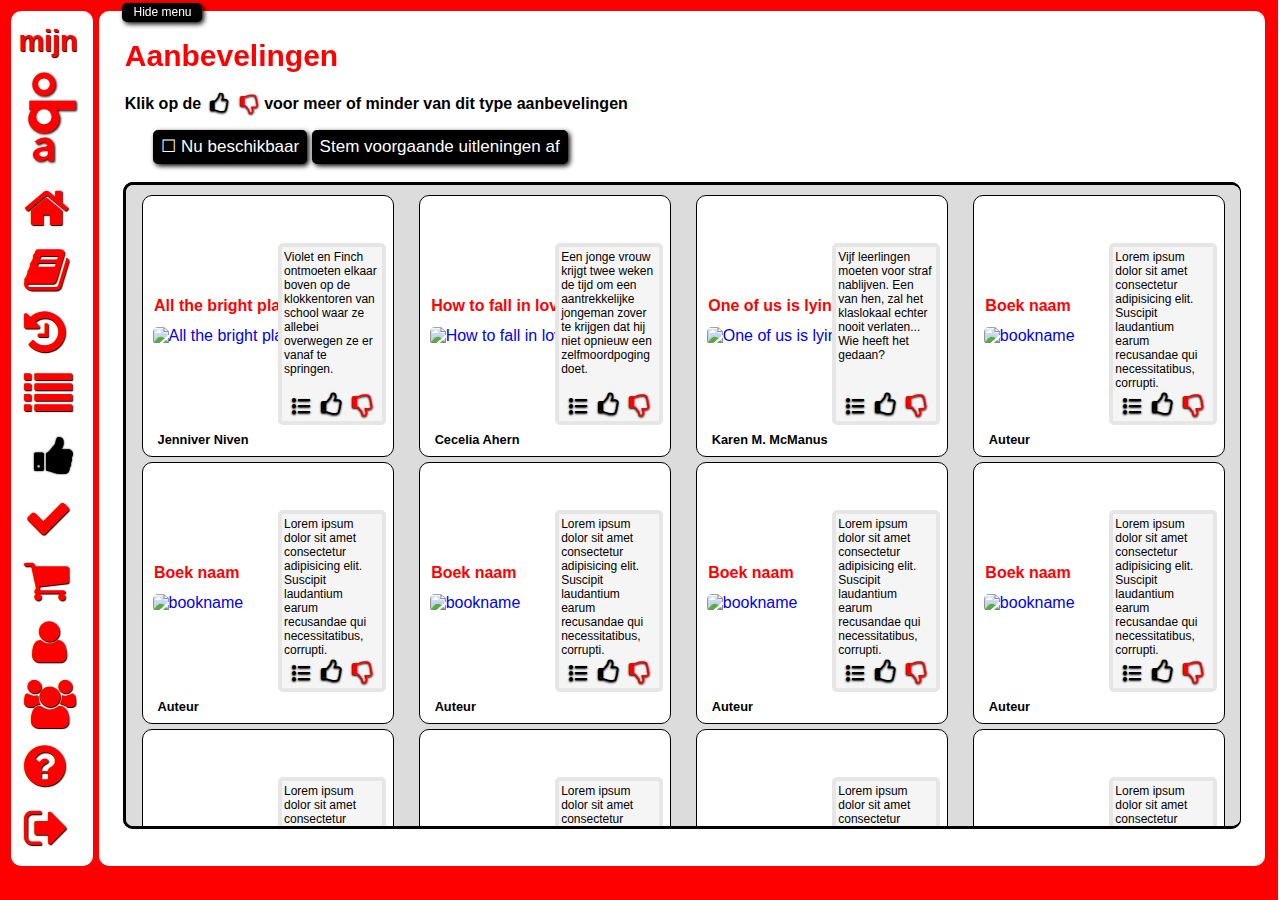
==== commit c2301255: "/" ====
--- a/index.html
+++ b/index.html
@@ -15,60 +15,88 @@
 
 <body>
     <div class="background">
-        <div class="container-sidebar" id="sidebar">
+
+
+        <nav class="container-sidebar" id="sidebar">
             <span id="mijn-logo">mijn</span>
             <a href="https://www.oba.nl/">
                 <?xml version="1.0" encoding="utf-8"?>
                 <svg id="svg1" viewBox="233.245 172.624 86.036 162.341" xmlns="http://www.w3.org/2000/svg"
                     xmlns:bx="https://boxy-svg.com">
-                    <path id="letter-a" style="stroke: rgb(255, 0, 0); stroke-width: 0.2px; fill: rgb(255, 0, 0);"
+                    <path style="stroke: var(--clr-red); stroke-width: 0.2px; fill: var(--clr-red);"
                         d="M 247.634 321.032 L 253.604 315.44 C 253.604 315.44 247.105 307.732 250.354 302.442 C 253.603 297.152 256.551 296.699 257.155 305.465 C 257.759 314.231 261.765 323.526 269.7 324.055 C 277.635 324.584 288.592 312.795 276.879 297.53 C 265.166 282.265 249.674 289.369 249.674 289.369 C 249.674 289.369 231.689 297.228 247.86 320.881"
                         transform="matrix(0, 1, -1, 0, 567.453781, 44.336441)" />
-                    <circle id="letter-b" style="stroke: rgb(255, 0, 0); stroke-width: 0.2px; fill: rgb(255, 0, 0);" cx="84" cy="50"
+                    <circle style="stroke: var(--clr-red); stroke-width: 0.2px; fill: var(--clr-red);" cx="84" cy="50"
                         r="25" transform="matrix(0, 1, -1.08, 0, 316.450745, 169.108902)" bx:origin="0.5 0.5" />
-                    <circle id="letter-o" style="stroke: rgb(255, 0, 0); stroke-width: 0.2px; fill: rgb(255, 0, 0);" cx="220"
+                    <circle style="stroke: var(--clr-red); stroke-width: 0.2px; fill: var(--clr-red);" cx="220"
                         cy="263.939" r="20" transform="matrix(0, 1, -1, 0, 526.390259, -26.390755)"
                         bx:origin="0.5 0.5" />
-                    <circle id="letter-o" style="stroke: rgb(255, 0, 0); stroke-width: 0.2px; fill: rgb(255, 255, 255);" cx="220"
+                    <circle style="stroke: var(--clr-red); stroke-width: 0.2px; fill: var(--clr-white);" cx="220"
                         cy="263.939" r="10" transform="matrix(0, 1, -1, 0, 526.390259, -26.390755)"
                         bx:origin="0.5 0.5" />
-                    <rect id="letter-b" x="248.478" y="209.06" width="15.98" height="80.029"
-                        style="stroke: rgb(255, 0, 0); stroke-width: 0.2px; fill: rgb(255, 0, 0);"
+                    <rect x="248.478" y="209.06" width="15.98" height="80.029"
+                        style="stroke: var(--clr-red); stroke-width: 0.2px; fill: var(--clr-red);"
                         transform="matrix(0, 1, -1, 0, 526.390259, -26.390755)" />
-                    <circle id="letter-b" style="stroke: rgb(255, 0, 0); stroke-width: 0.2px; fill: rgb(255, 255, 255);" cx="276"
+                    <circle style="stroke: var(--clr-red); stroke-width: 0.2px; fill: var(--clr-white);" cx="276"
                         cy="263.939" r="13" transform="matrix(0, 1, -1, 0, 526.390259, -26.390755)"
                         bx:origin="0.5 0.5" />
-                    <rect id="letter-a" x="328.523" y="246.718" width="24.258" height="9.748"
-                        style="stroke: rgb(255, 0, 0); stroke-width: 0.2px; fill: rgb(255, 0, 0);"
+                    <rect x="328.523" y="246.718" width="24.258" height="9.748"
+                        style="stroke: var(--clr-red); stroke-width: 0.2px; fill: var(--clr-red);"
                         transform="matrix(0, 1, -1, 0, 526.390259, -26.390755)" />
-                    <path id="letter-a" style="stroke-width: 0.2px; fill: rgb(255, 255, 255); stroke: rgb(255, 0, 0);"
+                    <path style="stroke-width: 0.2px; fill: var(--clr-white); stroke: var(--clr-red);"
                         d="M 258.14 306.509 C 262.574 306.056 264.822 307.294 266.031 310.569 C 267.323 314.069 266.999 317.119 265.048 319.713 C 262.925 322.536 258.381 321.058 257.643 315.966 C 257.125 312.39 256.506 306.595 258.157 306.509"
                         transform="matrix(0, 1, -1, 0, 575.718979, 51.827805)" />
                 </svg>
             </a>
-            <a href="https://www.youtube.com" id="sidebar-icons-items" class="material-symbols-outlined">home</a>
-            <a href="https://www.youtube.com" id="sidebar-icons-items" class="material-symbols-outlined">menu_book</a>
-            <a href="https://www.youtube.com" id="sidebar-icons-items" class="material-symbols-outlined">history</a>
-            <a href="https://www.youtube.com" id="sidebar-icons-items" class="material-symbols-outlined">format_list_bulleted</a>
-            <a href="https://www.youtube.com" id="sidebar-icons-items-current" class="material-symbols-outlined">recommend</a>
-            <a href="https://www.youtube.com" id="sidebar-icons-items" class="material-symbols-outlined">event_available</a>
-            <a href="https://www.youtube.com" id="sidebar-icons-items" class="material-symbols-outlined">credit_card</a>
-            <a href="https://www.youtube.com" id="sidebar-icons-items" class="material-symbols-outlined">savings</a>
-            <a href="https://www.youtube.com" id="sidebar-icons-items" class="material-symbols-outlined">person</a>
-            <a href="https://www.youtube.com" id="sidebar-icons-items" class="material-symbols-outlined">groups</a>
-            <a href="https://www.youtube.com" id="sidebar-icons-items" class="material-symbols-outlined">help</a>
-            <a href="https://www.youtube.com" id="sidebar-icons-items" class="material-symbols-outlined">logout</a>
-
-        </div>
-        <div class="container-big">
+            <a href="https://www.youtube.com"><i id="sidebar-icons-items" class="fa fa-home" aria-hidden="true"><span
+                        class="menu-text"> &nbsp;&nbsp;&nbsp;Home</span></i></a>
+            <a href="https://www.youtube.com"><i id="sidebar-icons-items" class="fa fa-book" aria-hidden="true"><span
+                        class="menu-text-br">&nbsp;&nbsp;&nbsp;&nbsp;Uitleningen<br>&nbsp;&nbsp;&nbsp;&nbsp;Verlengen</span></i></a>
+            <a href="https://www.youtube.com"><i id="sidebar-icons-items" class="fa fa-history" aria-hidden="true"><span
+                        class="menu-text"> &nbsp;&nbsp;&nbsp;&nbsp;Geschiedenis</span></i></a>
+            <a href="https://www.youtube.com"><i id="sidebar-icons-items" class="fa fa-list" aria-hidden="true"><span
+                        class="menu-text"> &nbsp;&nbsp;&nbsp;Mijn lijst</span></i></a>
+            <a href="https://www.youtube.com"><i id="sidebar-icons-items-current" class="fa fa-thumbs-up" aria-hidden="true"><span
+                        class="menu-text-current">&nbsp;&nbsp;&nbsp;&nbsp;Aanbevelingen</span></i></a>
+            <a href="https://www.youtube.com"><i id="sidebar-icons-items" class="fa fa-check" aria-hidden="true"><span
+                        class="menu-text"> &nbsp;&nbsp;&nbsp;Reservaties</span></i></a>
+            <a href="https://www.youtube.com"><i id="sidebar-icons-items" class="fa fa-shopping-cart" aria-hidden="true"><span 
+                        class="menu-text"> &nbsp;&nbsp;&nbsp;Betalingen</span></i></a>
+            <a href="https://www.youtube.com">&nbsp;&nbsp;<i id="sidebar-icons-items" class="fa fa-user" aria-hidden="true"><span
+                        class="menu-text-br">&nbsp;&nbsp;&nbsp;&nbsp;Persoonlijk<br>&nbsp;&nbsp;&nbsp;&nbsp;informatie</span></i></a>
+            <a href="https://www.youtube.com"><i id="sidebar-icons-items" class="fa fa-users" aria-hidden="true"><span
+                        class="menu-text-br">&nbsp;&nbsp;&nbsp;Gerelateerde<br>&nbsp;&nbsp;&nbsp;gebruikers</span></i></a>
+            <a href="https://www.youtube.com"><i id="sidebar-icons-items" class="fa fa-question-circle" aria-hidden="true"><span 
+                        class="menu-text"> &nbsp;&nbsp;&nbsp;&nbsp;Vragen</span></i></a>
+            <a href="https://www.youtube.com"><i id="sidebar-icons-items" class="fa fa-sign-out" aria-hidden="true"><span class="menu-text"> &nbsp;&nbsp;&nbsp;Uitloggen</span></i></a>
+        </nav>
+        <div class="container-big" id="menu-hide">
+            <button onclick="menu_hide_show('sidebar');toggle_sidebar_button('hide-menu')" id="hide-menu">Hide menu</button>
             <h1 id="h-1">Aanbevelingen<span id="target2"> afstemmen</span></h1>
-            <h5 id="target-h5-first">Klik op de <span id="caption-symbols-up" class="fa fa-thumbs-up fa-lg"></span><span id="caption-symbols-down" class="fa fa-thumbs-down fa-lg"></span> voor meer of minder van dit type aanbevelingen</h5>
-            <h5 id="target-h5-second">Klik op <span id="caption-symbol-cancel" class="material-symbols-outlined">cancel</span> om aanbevelingen voor desbetreffende titels uit te zetten</h5>
-            <button onclick="toggle_visibility('target');toggle_h1('target2'); toggle_text('stem-af');toggle_style('stem-af');toggle_h5_1('target-h5-first');toggle_h5_2('target-h5-second');toggle_other_button('target-other-button')"
-                id="stem-af" class="button1-state1">Stem voorgaande uitleningen af</button>
-            <button id="target-other-button" class="nu-beschikbaar">☐ Nu beschikbaar</button>
+
+            <h5 id="target-h5-first">Klik op de <span id="caption-symbols-up"
+                    class="fa fa-thumbs-o-up fa-lg"></span><span id="caption-symbols-down"
+                    class="fa fa-thumbs-o-down fa-lg"></span> voor meer of minder van dit type aanbevelingen
+            </h5>
+
+            <h5 id="target-h5-second">Klik op <span id="caption-symbol-cancel"
+                    class="material-symbols-outlined">cancel</span> om aanbevelingen voor desbetreffende titels uit te
+                zetten
+            </h5>
+
+            <button onclick="menu('drop-down');opacity_for_menu('overlap-for-menu');toggle_style('beschikbaar')"
+                id="beschikbaar" class="nu-beschikbaar">☐ Nu beschikbaar
+            </button>
+
+            <button
+                onclick="toggle_style_gone('beschikbaar');menu_gone('drop-down');opacity_for_menu_gone('overlap-for-menu');toggle_visibility('target');toggle_h1('target2'); toggle_text('stem-af');toggle_style('stem-af');toggle_h5_1('target-h5-first');toggle_h5_2('target-h5-second')"
+                id="stem-af" class="button1-state1">Stem voorgaande uitleningen af
+            </button>
+
             <main id="target" class="container-books">
-                <div class="container-book-individual"><a href="https://www.youtube.nl/" target="_blank">
+
+                <div id="container-gone-1" class="container-book-individual"><a href="https://www.youtube.nl/"
+                        target="_blank">
                         <div class="book-name">All the bright places</div><img src="assets/Book1.jfif"
                             alt="All the bright places">
                     </a>
@@ -76,14 +104,29 @@
                         <div class="text">Violet en Finch ontmoeten elkaar boven op de klokkentoren van school waar
                             ze
                             allebei overwegen ze er vanaf te springen.</div>
-                        <div class="text-icons"><button id="list-icon"
-                                class="material-symbols-outlined">format_list_bulleted</button><button
-                                class="fa fa-thumbs-up fa-2x"></button><button class="fa fa-thumbs-down fa-2x"></button>
+                        <div class="text-icons"><button onclick="toggle_list('list-icon-1')" id="list-icon-1"
+                                class="material-symbols-outlined">format_list_bulleted</button>
+
+                            <button
+                                onclick="toggle_thumbs_up_2comes('thumbs-up-button-filled-1');toggle_thumbs_up_1goes('thumbs-up-button-1')"
+                                id="thumbs-up-button-1" class="fa fa-thumbs-o-up fa-2x"></button><button
+                                onclick="toggle_thumbs_up_1comes('thumbs-up-button-1');toggle_thumbs_up_2goes('thumbs-up-button-filled-1')"
+                                id="thumbs-up-button-filled-1" class="fa fa-thumbs-up fa-2x"></button>
+
+                            <button
+                                onclick="book_individual('container-gone-1');toggle_thumbs_down_2comes('thumbs-down-button-filled-1');toggle_thumbs_down_1goes('thumbs-down-button-1')"
+                                id="thumbs-down-button-1" class="fa fa-thumbs-o-down fa-2x"></button><button
+                                onclick="toggle_thumbs_down_1comes('thumbs-down-button-1');toggle_thumbs_down_2goes('thumbs-down-button-filled-1')"
+                                id="thumbs-down-button-filled-1" class="fa fa-thumbs-down fa-2x"></button>
                         </div>
                     </div>
                     <div class="auteur">Jenniver Niven</div>
                 </div>
-                <div class="container-book-individual"><a href="https://www.youtube.nl/" target="_blank">
+
+
+
+                <div id="container-gone-2" class="container-book-individual"><a href="https://www.youtube.nl/"
+                        target="_blank">
                         <div class="book-name">How to fall in love</div><img src="assets/book2.jfif"
                             alt="How to fall in love">
                     </a>
@@ -92,14 +135,29 @@
                             zover
                             te krijgen dat hij niet opnieuw een zelfmoordpoging doet.
                         </div>
-                        <div class="text-icons"><button id="list-icon"
-                                class="material-symbols-outlined">format_list_bulleted</button><button
-                                class="fa fa-thumbs-up fa-2x"></button><button class="fa fa-thumbs-down fa-2x"></button>
+                        <div class="text-icons"><button onclick="toggle_list('list-icon-2')" id="list-icon-2"
+                                class="material-symbols-outlined">format_list_bulleted</button>
+
+                            <button
+                                onclick="toggle_thumbs_up_2comes('thumbs-up-button-filled-2');toggle_thumbs_up_1goes('thumbs-up-button-2')"
+                                id="thumbs-up-button-2" class="fa fa-thumbs-o-up fa-2x"></button><button
+                                onclick="toggle_thumbs_up_1comes('thumbs-up-button-2');toggle_thumbs_up_2goes('thumbs-up-button-filled-2')"
+                                id="thumbs-up-button-filled-2" class="fa fa-thumbs-up fa-2x"></button>
+
+                            <button
+                                onclick="book_individual('container-gone-2');toggle_thumbs_down_2comes('thumbs-down-button-filled-2');toggle_thumbs_down_1goes('thumbs-down-button-2')"
+                                id="thumbs-down-button-2" class="fa fa-thumbs-o-down fa-2x"></button><button
+                                onclick="toggle_thumbs_down_1comes('thumbs-down-button-2');toggle_thumbs_down_2goes('thumbs-down-button-filled-2')"
+                                id="thumbs-down-button-filled-2" class="fa fa-thumbs-down fa-2x"></button>
                         </div>
                     </div>
                     <div class="auteur">Cecelia Ahern</div>
                 </div>
-                <div class="container-book-individual"><a href="https://www.youtube.nl/" target="_blank">
+
+
+
+                <div id="container-gone-3" class="container-book-individual"><a href="https://www.youtube.nl/"
+                        target="_blank">
                         <div class="book-name">One of us is lying</div><img src="assets/book3.jfif"
                             alt="One of us is lying">
                     </a>
@@ -107,219 +165,455 @@
                         <div class="text">Vijf leerlingen moeten voor straf nablijven. Een van hen, zal het
                             klaslokaal
                             echter nooit verlaten... Wie heeft het gedaan?</div>
-                        <div class="text-icons"><button id="list-icon"
-                                class="material-symbols-outlined">format_list_bulleted</button><button
-                                class="fa fa-thumbs-up fa-2x"></button><button class="fa fa-thumbs-down fa-2x"></button>
+                        <div class="text-icons"><button onclick="toggle_list('list-icon-3')" id="list-icon-3"
+                                class="material-symbols-outlined">format_list_bulleted</button>
+
+                            <button
+                                onclick="toggle_thumbs_up_2comes('thumbs-up-button-filled-3');toggle_thumbs_up_1goes('thumbs-up-button-3')"
+                                id="thumbs-up-button-3" class="fa fa-thumbs-o-up fa-2x"></button><button
+                                onclick="toggle_thumbs_up_1comes('thumbs-up-button-3');toggle_thumbs_up_2goes('thumbs-up-button-filled-3')"
+                                id="thumbs-up-button-filled-3" class="fa fa-thumbs-up fa-2x"></button>
+
+                            <button
+                                onclick="book_individual('container-gone-3');toggle_thumbs_down_2comes('thumbs-down-button-filled-3');toggle_thumbs_down_1goes('thumbs-down-button-3')"
+                                id="thumbs-down-button-3" class="fa fa-thumbs-o-down fa-2x"></button><button
+                                onclick="toggle_thumbs_down_1comes('thumbs-down-button-3');toggle_thumbs_down_2goes('thumbs-down-button-filled-3')"
+                                id="thumbs-down-button-filled-3" class="fa fa-thumbs-down fa-2x"></button>
                         </div>
                     </div>
                     <div class="auteur">Karen M. McManus</div>
                 </div>
-                <div class="container-book-individual"><a href="https://www.youtube.nl/" target="_blank">
+
+
+
+                <div id="container-gone-4" class="container-book-individual"><a href="https://www.youtube.nl/"
+                        target="_blank">
                         <div class="book-name">Boek naam</div><img src="assets/book4.jfif" alt="bookname">
                     </a>
                     <div class="book-text">
                         <div class="text">Lorem ipsum dolor sit amet consectetur adipisicing elit. Suscipit
                             laudantium
                             earum recusandae qui necessitatibus, corrupti.</div>
-                        <div class="text-icons"><button id="list-icon"
-                                class="material-symbols-outlined">format_list_bulleted</button><button
-                                class="fa fa-thumbs-up fa-2x"></button><button class="fa fa-thumbs-down fa-2x"></button>
-                        </div>
-                    </div>
-                    <div class="auteur">Auteur</div>
-                </div>
-                <div class="container-book-individual"><a href="https://www.youtube.nl/" target="_blank">
+                        <div class="text-icons"><button onclick="toggle_list('list-icon-4')" id="list-icon-4"
+                                class="material-symbols-outlined">format_list_bulleted</button>
+
+                            <button
+                                onclick="toggle_thumbs_up_2comes('thumbs-up-button-filled-4');toggle_thumbs_up_1goes('thumbs-up-button-4')"
+                                id="thumbs-up-button-4" class="fa fa-thumbs-o-up fa-2x"></button><button
+                                onclick="toggle_thumbs_up_1comes('thumbs-up-button-4');toggle_thumbs_up_2goes('thumbs-up-button-filled-4')"
+                                id="thumbs-up-button-filled-4" class="fa fa-thumbs-up fa-2x"></button>
+
+                            <button
+                                onclick="book_individual('container-gone-4');toggle_thumbs_down_2comes('thumbs-down-button-filled-4');toggle_thumbs_down_1goes('thumbs-down-button-4')"
+                                id="thumbs-down-button-4" class="fa fa-thumbs-o-down fa-2x"></button><button
+                                onclick="toggle_thumbs_down_1comes('thumbs-down-button-4');toggle_thumbs_down_2goes('thumbs-down-button-filled-4')"
+                                id="thumbs-down-button-filled-4" class="fa fa-thumbs-down fa-2x"></button>
+                        </div>
+                    </div>
+                    <div class="auteur">Auteur</div>
+                </div>
+
+
+
+                <div id="container-gone-5" class="container-book-individual"><a href="https://www.youtube.nl/"
+                        target="_blank">
                         <div class="book-name">Boek naam</div><img src="assets/book5.jfif" alt="bookname">
                     </a>
                     <div class="book-text">
                         <div class="text">Lorem ipsum dolor sit amet consectetur adipisicing elit. Suscipit
                             laudantium
                             earum recusandae qui necessitatibus, corrupti.</div>
-                        <div class="text-icons"><button id="list-icon"
-                                class="material-symbols-outlined">format_list_bulleted</button><button
-                                class="fa fa-thumbs-up fa-2x"></button><button class="fa fa-thumbs-down fa-2x"></button>
-                        </div>
-                    </div>
-                    <div class="auteur">Auteur</div>
-                </div>
-                <div class="container-book-individual"><a href="https://www.youtube.nl/" target="_blank">
+                        <div class="text-icons"><button onclick="toggle_list('list-icon-5')" id="list-icon-5"
+                                class="material-symbols-outlined">format_list_bulleted</button>
+
+                            <button
+                                onclick="toggle_thumbs_up_2comes('thumbs-up-button-filled-5');toggle_thumbs_up_1goes('thumbs-up-button-5')"
+                                id="thumbs-up-button-5" class="fa fa-thumbs-o-up fa-2x"></button><button
+                                onclick="toggle_thumbs_up_1comes('thumbs-up-button-5');toggle_thumbs_up_2goes('thumbs-up-button-filled-5')"
+                                id="thumbs-up-button-filled-5" class="fa fa-thumbs-up fa-2x"></button>
+
+                            <button
+                                onclick="book_individual('container-gone-5');toggle_thumbs_down_2comes('thumbs-down-button-filled-5');toggle_thumbs_down_1goes('thumbs-down-button-5')"
+                                id="thumbs-down-button-5" class="fa fa-thumbs-o-down fa-2x"></button><button
+                                onclick="toggle_thumbs_down_1comes('thumbs-down-button-5');toggle_thumbs_down_2goes('thumbs-down-button-filled-5')"
+                                id="thumbs-down-button-filled-5" class="fa fa-thumbs-down fa-2x"></button>
+                        </div>
+                    </div>
+                    <div class="auteur">Auteur</div>
+                </div>
+
+
+
+                <div id="container-gone-6" class="container-book-individual"><a href="https://www.youtube.nl/"
+                        target="_blank">
                         <div class="book-name">Boek naam</div><img src="assets/book6.jfif" alt="bookname">
                     </a>
                     <div class="book-text">
                         <div class="text">Lorem ipsum dolor sit amet consectetur adipisicing elit. Suscipit
                             laudantium
                             earum recusandae qui necessitatibus, corrupti.</div>
-                        <div class="text-icons"><button id="list-icon"
-                                class="material-symbols-outlined">format_list_bulleted</button><button
-                                class="fa fa-thumbs-up fa-2x"></button><button class="fa fa-thumbs-down fa-2x"></button>
-                        </div>
-                    </div>
-                    <div class="auteur">Auteur</div>
-                </div>
-                <div class="container-book-individual"><a href="https://www.youtube.nl/" target="_blank">
+                        <div class="text-icons"><button onclick="toggle_list('list-icon-6')" id="list-icon-6"
+                                class="material-symbols-outlined">format_list_bulleted</button>
+
+                            <button
+                                onclick="toggle_thumbs_up_2comes('thumbs-up-button-filled-6');toggle_thumbs_up_1goes('thumbs-up-button-6')"
+                                id="thumbs-up-button-6" class="fa fa-thumbs-o-up fa-2x"></button><button
+                                onclick="toggle_thumbs_up_1comes('thumbs-up-button-6');toggle_thumbs_up_2goes('thumbs-up-button-filled-6')"
+                                id="thumbs-up-button-filled-6" class="fa fa-thumbs-up fa-2x"></button>
+
+                            <button
+                                onclick="book_individual('container-gone-6');toggle_thumbs_down_2comes('thumbs-down-button-filled-6');toggle_thumbs_down_1goes('thumbs-down-button-6')"
+                                id="thumbs-down-button-6" class="fa fa-thumbs-o-down fa-2x"></button><button
+                                onclick="toggle_thumbs_down_1comes('thumbs-down-button-6');toggle_thumbs_down_2goes('thumbs-down-button-filled-6')"
+                                id="thumbs-down-button-filled-6" class="fa fa-thumbs-down fa-2x"></button>
+                        </div>
+                    </div>
+                    <div class="auteur">Auteur</div>
+                </div>
+
+
+
+                <div id="container-gone-7" class="container-book-individual"><a href="https://www.youtube.nl/"
+                        target="_blank">
                         <div class="book-name">Boek naam</div><img src="assets/book7.jfif" alt="bookname">
                     </a>
                     <div class="book-text">
                         <div class="text">Lorem ipsum dolor sit amet consectetur adipisicing elit. Suscipit
                             laudantium
                             earum recusandae qui necessitatibus, corrupti.</div>
-                        <div class="text-icons"><button id="list-icon"
-                                class="material-symbols-outlined">format_list_bulleted</button><button
-                                class="fa fa-thumbs-up fa-2x"></button><button class="fa fa-thumbs-down fa-2x"></button>
-                        </div>
-                    </div>
-                    <div class="auteur">Auteur</div>
-                </div>
-                <div class="container-book-individual"><a href="https://www.youtube.nl/" target="_blank">
+                        <div class="text-icons"><button onclick="toggle_list('list-icon-7')" id="list-icon-7"
+                                class="material-symbols-outlined">format_list_bulleted</button>
+
+                            <button
+                                onclick="toggle_thumbs_up_2comes('thumbs-up-button-filled-7');toggle_thumbs_up_1goes('thumbs-up-button-7')"
+                                id="thumbs-up-button-7" class="fa fa-thumbs-o-up fa-2x"></button><button
+                                onclick="toggle_thumbs_up_1comes('thumbs-up-button-7');toggle_thumbs_up_2goes('thumbs-up-button-filled-7')"
+                                id="thumbs-up-button-filled-7" class="fa fa-thumbs-up fa-2x"></button>
+
+                            <button
+                                onclick="book_individual('container-gone-7');toggle_thumbs_down_2comes('thumbs-down-button-filled-7');toggle_thumbs_down_1goes('thumbs-down-button-7')"
+                                id="thumbs-down-button-7" class="fa fa-thumbs-o-down fa-2x"></button><button
+                                onclick="toggle_thumbs_down_1comes('thumbs-down-button-7');toggle_thumbs_down_2goes('thumbs-down-button-filled-7')"
+                                id="thumbs-down-button-filled-7" class="fa fa-thumbs-down fa-2x"></button>
+                        </div>
+                    </div>
+                    <div class="auteur">Auteur</div>
+                </div>
+
+
+
+                <div id="container-gone-8" class="container-book-individual"><a href="https://www.youtube.nl/"
+                        target="_blank">
                         <div class="book-name">Boek naam</div><img src="assets/book8.jfif" alt="bookname">
                     </a>
                     <div class="book-text">
                         <div class="text">Lorem ipsum dolor sit amet consectetur adipisicing elit. Suscipit
                             laudantium
                             earum recusandae qui necessitatibus, corrupti.</div>
-                        <div class="text-icons"><button id="list-icon"
-                                class="material-symbols-outlined">format_list_bulleted</button><button
-                                class="fa fa-thumbs-up fa-2x"></button><button class="fa fa-thumbs-down fa-2x"></button>
-                        </div>
-                    </div>
-                    <div class="auteur">Auteur</div>
-                </div>
-                <div class="container-book-individual"><a href="https://www.youtube.nl/" target="_blank">
+                        <div class="text-icons"><button onclick="toggle_list('list-icon-8')" id="list-icon-8"
+                                class="material-symbols-outlined">format_list_bulleted</button>
+
+                            <button
+                                onclick="toggle_thumbs_up_2comes('thumbs-up-button-filled-8');toggle_thumbs_up_1goes('thumbs-up-button-8')"
+                                id="thumbs-up-button-8" class="fa fa-thumbs-o-up fa-2x"></button><button
+                                onclick="toggle_thumbs_up_1comes('thumbs-up-button-8');toggle_thumbs_up_2goes('thumbs-up-button-filled-8')"
+                                id="thumbs-up-button-filled-8" class="fa fa-thumbs-up fa-2x"></button>
+
+                            <button
+                                onclick="book_individual('container-gone-8');toggle_thumbs_down_2comes('thumbs-down-button-filled-8');toggle_thumbs_down_1goes('thumbs-down-button-8')"
+                                id="thumbs-down-button-8" class="fa fa-thumbs-o-down fa-2x"></button><button
+                                onclick="toggle_thumbs_down_1comes('thumbs-down-button-8');toggle_thumbs_down_2goes('thumbs-down-button-filled-8')"
+                                id="thumbs-down-button-filled-8" class="fa fa-thumbs-down fa-2x"></button>
+                        </div>
+                    </div>
+                    <div class="auteur">Auteur</div>
+                </div>
+
+
+
+                <div id="container-gone-9" class="container-book-individual"><a href="https://www.youtube.nl/"
+                        target="_blank">
                         <div class="book-name">Boek naam</div><img src="assets/book9.jfif" alt="bookname">
                     </a>
                     <div class="book-text">
                         <div class="text">Lorem ipsum dolor sit amet consectetur adipisicing elit. Suscipit
                             laudantium
                             earum recusandae qui necessitatibus, corrupti.</div>
-                        <div class="text-icons"><button id="list-icon"
-                                class="material-symbols-outlined">format_list_bulleted</button><button
-                                class="fa fa-thumbs-up fa-2x"></button><button class="fa fa-thumbs-down fa-2x"></button>
-                        </div>
-                    </div>
-                    <div class="auteur">Auteur</div>
-                </div>
-                <div class="container-book-individual"><a href="https://www.youtube.nl/" target="_blank">
+                        <div class="text-icons"><button onclick="toggle_list('list-icon-9')" id="list-icon-9"
+                                class="material-symbols-outlined">format_list_bulleted</button>
+
+                            <button
+                                onclick="toggle_thumbs_up_2comes('thumbs-up-button-filled-9');toggle_thumbs_up_1goes('thumbs-up-button-9')"
+                                id="thumbs-up-button-9" class="fa fa-thumbs-o-up fa-2x"></button><button
+                                onclick="toggle_thumbs_up_1comes('thumbs-up-button-9');toggle_thumbs_up_2goes('thumbs-up-button-filled-9')"
+                                id="thumbs-up-button-filled-9" class="fa fa-thumbs-up fa-2x"></button>
+
+                            <button
+                                onclick="book_individual('container-gone-9');toggle_thumbs_down_2comes('thumbs-down-button-filled-9');toggle_thumbs_down_1goes('thumbs-down-button-9')"
+                                id="thumbs-down-button-9" class="fa fa-thumbs-o-down fa-2x"></button><button
+                                onclick="toggle_thumbs_down_1comes('thumbs-down-button-9');toggle_thumbs_down_2goes('thumbs-down-button-filled-9')"
+                                id="thumbs-down-button-filled-9" class="fa fa-thumbs-down fa-2x"></button>
+                        </div>
+                    </div>
+                    <div class="auteur">Auteur</div>
+                </div>
+
+
+
+                <div id="container-gone-10" class="container-book-individual"><a href="https://www.youtube.nl/"
+                        target="_blank">
                         <div class="book-name">Boek naam</div><img src="assets/book10.jfif" alt="bookname">
                     </a>
                     <div class="book-text">
                         <div class="text">Lorem ipsum dolor sit amet consectetur adipisicing elit. Suscipit
                             laudantium
                             earum recusandae qui necessitatibus, corrupti.</div>
-                        <div class="text-icons"><button id="list-icon"
-                                class="material-symbols-outlined">format_list_bulleted</button><button
-                                class="fa fa-thumbs-up fa-2x"></button><button class="fa fa-thumbs-down fa-2x"></button>
-                        </div>
-                    </div>
-                    <div class="auteur">Auteur</div>
-                </div>
-                <div class="container-book-individual"><a href="https://www.youtube.nl/" target="_blank">
+                        <div class="text-icons"><button onclick="toggle_list('list-icon-10')" id="list-icon-10"
+                                class="material-symbols-outlined">format_list_bulleted</button>
+
+                            <button
+                                onclick="toggle_thumbs_up_2comes('thumbs-up-button-filled-10');toggle_thumbs_up_1goes('thumbs-up-button-10')"
+                                id="thumbs-up-button-10" class="fa fa-thumbs-o-up fa-2x"></button><button
+                                onclick="toggle_thumbs_up_1comes('thumbs-up-button-10');toggle_thumbs_up_2goes('thumbs-up-button-filled-10')"
+                                id="thumbs-up-button-filled-10" class="fa fa-thumbs-up fa-2x"></button>
+
+                            <button
+                                onclick="book_individual('container-gone-10');toggle_thumbs_down_2comes('thumbs-down-button-filled-10');toggle_thumbs_down_1goes('thumbs-down-button-10')"
+                                id="thumbs-down-button-10" class="fa fa-thumbs-o-down fa-2x"></button><button
+                                onclick="toggle_thumbs_down_1comes('thumbs-down-button-10');toggle_thumbs_down_2goes('thumbs-down-button-filled-10')"
+                                id="thumbs-down-button-filled-10" class="fa fa-thumbs-down fa-2x"></button>
+                        </div>
+                    </div>
+                    <div class="auteur">Auteur</div>
+                </div>
+
+
+
+                <div id="container-gone-11" class="container-book-individual"><a href="https://www.youtube.nl/"
+                        target="_blank">
                         <div class="book-name">Boek naam</div><img src="assets/book11.jfif" alt="bookname">
                     </a>
                     <div class="book-text">
                         <div class="text">Lorem ipsum dolor sit amet consectetur adipisicing elit. Suscipit
                             laudantium
                             earum recusandae qui necessitatibus, corrupti.</div>
-                        <div class="text-icons"><button id="list-icon"
-                                class="material-symbols-outlined">format_list_bulleted</button><button
-                                class="fa fa-thumbs-up fa-2x"></button><button class="fa fa-thumbs-down fa-2x"></button>
-                        </div>
-                    </div>
-                    <div class="auteur">Auteur</div>
-                </div>
-                <div class="container-book-individual"><a href="https://www.youtube.nl/" target="_blank">
+                        <div class="text-icons"><button onclick="toggle_list('list-icon-11')" id="list-icon-11"
+                                class="material-symbols-outlined">format_list_bulleted</button>
+
+                            <button
+                                onclick="toggle_thumbs_up_2comes('thumbs-up-button-filled-11');toggle_thumbs_up_1goes('thumbs-up-button-11')"
+                                id="thumbs-up-button-11" class="fa fa-thumbs-o-up fa-2x"></button><button
+                                onclick="toggle_thumbs_up_1comes('thumbs-up-button-11');toggle_thumbs_up_2goes('thumbs-up-button-filled-11')"
+                                id="thumbs-up-button-filled-11" class="fa fa-thumbs-up fa-2x"></button>
+
+                            <button
+                                onclick="book_individual('container-gone-11');toggle_thumbs_down_2comes('thumbs-down-button-filled-11');toggle_thumbs_down_1goes('thumbs-down-button-11')"
+                                id="thumbs-down-button-11" class="fa fa-thumbs-o-down fa-2x"></button><button
+                                onclick="toggle_thumbs_down_1comes('thumbs-down-button-11');toggle_thumbs_down_2goes('thumbs-down-button-filled-11')"
+                                id="thumbs-down-button-filled-11" class="fa fa-thumbs-down fa-2x"></button>
+                        </div>
+                    </div>
+                    <div class="auteur">Auteur</div>
+                </div>
+
+
+
+                <div id="container-gone-12" class="container-book-individual"><a href="https://www.youtube.nl/"
+                        target="_blank">
                         <div class="book-name">Boek naam</div><img src="assets/book12.jfif" alt="bookname">
                     </a>
                     <div class="book-text">
                         <div class="text">Lorem ipsum dolor sit amet consectetur adipisicing elit. Suscipit
                             laudantium
                             earum recusandae qui necessitatibus, corrupti.</div>
-                        <div class="text-icons"><button id="list-icon"
-                                class="material-symbols-outlined">format_list_bulleted</button><button
-                                class="fa fa-thumbs-up fa-2x"></button><button class="fa fa-thumbs-down fa-2x"></button>
-                        </div>
-                    </div>
-                    <div class="auteur">Auteur</div>
-                </div>
-                <div class="container-book-individual"><a href="https://www.youtube.nl/" target="_blank">
+                        <div class="text-icons"><button onclick="toggle_list('list-icon-12')" id="list-icon-12"
+                                class="material-symbols-outlined">format_list_bulleted</button>
+
+                            <button
+                                onclick="toggle_thumbs_up_2comes('thumbs-up-button-filled-12');toggle_thumbs_up_1goes('thumbs-up-button-12')"
+                                id="thumbs-up-button-12" class="fa fa-thumbs-o-up fa-2x"></button><button
+                                onclick="toggle_thumbs_up_1comes('thumbs-up-button-12');toggle_thumbs_up_2goes('thumbs-up-button-filled-12')"
+                                id="thumbs-up-button-filled-12" class="fa fa-thumbs-up fa-2x"></button>
+
+                            <button
+                                onclick="book_individual('container-gone-12');toggle_thumbs_down_2comes('thumbs-down-button-filled-12');toggle_thumbs_down_1goes('thumbs-down-button-12')"
+                                id="thumbs-down-button-12" class="fa fa-thumbs-o-down fa-2x"></button><button
+                                onclick="toggle_thumbs_down_1comes('thumbs-down-button-12');toggle_thumbs_down_2goes('thumbs-down-button-filled-12')"
+                                id="thumbs-down-button-filled-12" class="fa fa-thumbs-down fa-2x"></button>
+                        </div>
+                    </div>
+                    <div class="auteur">Auteur</div>
+                </div>
+
+
+
+                <div id="container-gone-13" class="container-book-individual"><a href="https://www.youtube.nl/"
+                        target="_blank">
                         <div class="book-name">Boek naam</div><img src="assets/book13.jfif" alt="bookname">
                     </a>
                     <div class="book-text">
                         <div class="text">Lorem ipsum dolor sit amet consectetur adipisicing elit. Suscipit
                             laudantium
                             earum recusandae qui necessitatibus, corrupti.</div>
-                        <div class="text-icons"><button id="list-icon"
-                                class="material-symbols-outlined">format_list_bulleted</button><button
-                                class="fa fa-thumbs-up fa-2x"></button><button class="fa fa-thumbs-down fa-2x"></button>
-                        </div>
-                    </div>
-                    <div class="auteur">Auteur</div>
-                </div>
-                <div class="container-book-individual"><a href="https://www.youtube.nl/" target="_blank">
+                        <div class="text-icons"><button onclick="toggle_list('list-icon-13')" id="list-icon-13"
+                                class="material-symbols-outlined">format_list_bulleted</button>
+
+                            <button
+                                onclick="toggle_thumbs_up_2comes('thumbs-up-button-filled-13');toggle_thumbs_up_1goes('thumbs-up-button-13')"
+                                id="thumbs-up-button-13" class="fa fa-thumbs-o-up fa-2x"></button><button
+                                onclick="toggle_thumbs_up_1comes('thumbs-up-button-13');toggle_thumbs_up_2goes('thumbs-up-button-filled-13')"
+                                id="thumbs-up-button-filled-13" class="fa fa-thumbs-up fa-2x"></button>
+
+                            <button
+                                onclick="book_individual('container-gone-13');toggle_thumbs_down_2comes('thumbs-down-button-filled-13');toggle_thumbs_down_1goes('thumbs-down-button-13')"
+                                id="thumbs-down-button-13" class="fa fa-thumbs-o-down fa-2x"></button><button
+                                onclick="toggle_thumbs_down_1comes('thumbs-down-button-13');toggle_thumbs_down_2goes('thumbs-down-button-filled-13')"
+                                id="thumbs-down-button-filled-13" class="fa fa-thumbs-down fa-2x"></button>
+                        </div>
+                    </div>
+                    <div class="auteur">Auteur</div>
+                </div>
+
+
+
+                <div id="container-gone-14" class="container-book-individual"><a href="https://www.youtube.nl/"
+                        target="_blank">
                         <div class="book-name">Boek naam</div><img src="assets/book14.jfif" alt="bookname">
                     </a>
                     <div class="book-text">
                         <div class="text">Lorem ipsum dolor sit amet consectetur adipisicing elit. Suscipit
                             laudantium
                             earum recusandae qui necessitatibus, corrupti.</div>
-                        <div class="text-icons"><button id="list-icon"
-                                class="material-symbols-outlined">format_list_bulleted</button><button
-                                class="fa fa-thumbs-up fa-2x"></button><button class="fa fa-thumbs-down fa-2x"></button>
-                        </div>
-                    </div>
-                    <div class="auteur">Auteur</div>
-                </div>
-                <div class="container-book-individual"><a href="https://www.youtube.nl/" target="_blank">
+                        <div class="text-icons"><button onclick="toggle_list('list-icon-14')" id="list-icon-14"
+                                class="material-symbols-outlined">format_list_bulleted</button>
+
+                            <button
+                                onclick="toggle_thumbs_up_2comes('thumbs-up-button-filled-14');toggle_thumbs_up_1goes('thumbs-up-button-14')"
+                                id="thumbs-up-button-14" class="fa fa-thumbs-o-up fa-2x"></button><button
+                                onclick="toggle_thumbs_up_1comes('thumbs-up-button-14');toggle_thumbs_up_2goes('thumbs-up-button-filled-14')"
+                                id="thumbs-up-button-filled-14" class="fa fa-thumbs-up fa-2x"></button>
+
+                            <button
+                                onclick="book_individual('container-gone-14');toggle_thumbs_down_2comes('thumbs-down-button-filled-14');toggle_thumbs_down_1goes('thumbs-down-button-14')"
+                                id="thumbs-down-button-14" class="fa fa-thumbs-o-down fa-2x"></button><button
+                                onclick="toggle_thumbs_down_1comes('thumbs-down-button-14');toggle_thumbs_down_2goes('thumbs-down-button-filled-14')"
+                                id="thumbs-down-button-filled-14" class="fa fa-thumbs-down fa-2x"></button>
+                        </div>
+                    </div>
+                    <div class="auteur">Auteur</div>
+                </div>
+
+
+
+                <div id="container-gone-15" class="container-book-individual"><a href="https://www.youtube.nl/"
+                        target="_blank">
                         <div class="book-name">Boek naam</div><img src="assets/book15.jfif" alt="bookname">
                     </a>
                     <div class="book-text">
                         <div class="text">Lorem ipsum dolor sit amet consectetur adipisicing elit. Suscipit
                             laudantium
                             earum recusandae qui necessitatibus, corrupti.</div>
-                        <div class="text-icons"><button id="list-icon"
-                                class="material-symbols-outlined">format_list_bulleted</button><button
-                                class="fa fa-thumbs-up fa-2x"></button><button class="fa fa-thumbs-down fa-2x"></button>
-                        </div>
-                    </div>
-                    <div class="auteur">Auteur</div>
-                </div>
-                <div class="container-book-individual"><a href="https://www.youtube.nl/" target="_blank">
+                        <div class="text-icons"><button onclick="toggle_list('list-icon-15')" id="list-icon-15"
+                                class="material-symbols-outlined">format_list_bulleted</button>
+
+                            <button
+                                onclick="toggle_thumbs_up_2comes('thumbs-up-button-filled-15');toggle_thumbs_up_1goes('thumbs-up-button-15')"
+                                id="thumbs-up-button-15" class="fa fa-thumbs-o-up fa-2x"></button><button
+                                onclick="toggle_thumbs_up_1comes('thumbs-up-button-15');toggle_thumbs_up_2goes('thumbs-up-button-filled-15')"
+                                id="thumbs-up-button-filled-15" class="fa fa-thumbs-up fa-2x"></button>
+
+                            <button
+                                onclick="book_individual('container-gone-15');toggle_thumbs_down_2comes('thumbs-down-button-filled-15');toggle_thumbs_down_1goes('thumbs-down-button-15')"
+                                id="thumbs-down-button-15" class="fa fa-thumbs-o-down fa-2x"></button><button
+                                onclick="toggle_thumbs_down_1comes('thumbs-down-button-15');toggle_thumbs_down_2goes('thumbs-down-button-filled-15')"
+                                id="thumbs-down-button-filled-15" class="fa fa-thumbs-down fa-2x"></button>
+                        </div>
+                    </div>
+                    <div class="auteur">Auteur</div>
+                </div>
+
+
+
+                <div id="container-gone-16" class="container-book-individual"><a href="https://www.youtube.nl/"
+                        target="_blank">
                         <div class="book-name">Boek naam</div><img src="assets/book16.jfif" alt="bookname">
                     </a>
                     <div class="book-text">
                         <div class="text">Lorem ipsum dolor sit amet consectetur adipisicing elit. Suscipit
                             laudantium
                             earum recusandae qui necessitatibus, corrupti.</div>
-                        <div class="text-icons"><button id="list-icon"
-                                class="material-symbols-outlined">format_list_bulleted</button><button
-                                class="fa fa-thumbs-up fa-2x"></button><button class="fa fa-thumbs-down fa-2x"></button>
-                        </div>
-                    </div>
-                    <div class="auteur">Auteur</div>
-                </div>
-                <div class="container-book-individual"><a href="https://www.youtube.nl/" target="_blank">
+                        <div class="text-icons"><button onclick="toggle_list('list-icon-16')" id="list-icon-16"
+                                class="material-symbols-outlined">format_list_bulleted</button>
+
+                            <button
+                                onclick="toggle_thumbs_up_2comes('thumbs-up-button-filled-16');toggle_thumbs_up_1goes('thumbs-up-button-16')"
+                                id="thumbs-up-button-16" class="fa fa-thumbs-o-up fa-2x"></button><button
+                                onclick="toggle_thumbs_up_1comes('thumbs-up-button-16');toggle_thumbs_up_2goes('thumbs-up-button-filled-16')"
+                                id="thumbs-up-button-filled-16" class="fa fa-thumbs-up fa-2x"></button>
+
+                            <button
+                                onclick="book_individual('container-gone-16');toggle_thumbs_down_2comes('thumbs-down-button-filled-16');toggle_thumbs_down_1goes('thumbs-down-button-16')"
+                                id="thumbs-down-button-16" class="fa fa-thumbs-o-down fa-2x"></button><button
+                                onclick="toggle_thumbs_down_1comes('thumbs-down-button-16');toggle_thumbs_down_2goes('thumbs-down-button-filled-16')"
+                                id="thumbs-down-button-filled-16" class="fa fa-thumbs-down fa-2x"></button>
+                        </div>
+                    </div>
+                    <div class="auteur">Auteur</div>
+                </div>
+
+
+
+                <div id="container-gone-17" class="container-book-individual"><a href="https://www.youtube.nl/"
+                        target="_blank">
                         <div class="book-name">Boek naam</div><img src="assets/book17.jfif" alt="bookname">
                     </a>
                     <div class="book-text">
                         <div class="text">Lorem ipsum dolor sit amet consectetur adipisicing elit. Suscipit
                             laudantium
                             earum recusandae qui necessitatibus, corrupti.</div>
-                        <div class="text-icons"><button id="list-icon"
-                                class="material-symbols-outlined">format_list_bulleted</button><button
-                                class="fa fa-thumbs-up fa-2x"></button><button class="fa fa-thumbs-down fa-2x"></button>
-                        </div>
-                    </div>
-                    <div class="auteur">Auteur</div>
-                </div>
-                <div class="container-book-individual"><a href="https://www.youtube.nl/" target="_blank">
+                        <div class="text-icons"><button onclick="toggle_list('list-icon-17')" id="list-icon-17"
+                                class="material-symbols-outlined">format_list_bulleted</button>
+
+                            <button
+                                onclick="toggle_thumbs_up_2comes('thumbs-up-button-filled-17');toggle_thumbs_up_1goes('thumbs-up-button-17')"
+                                id="thumbs-up-button-17" class="fa fa-thumbs-o-up fa-2x"></button><button
+                                onclick="toggle_thumbs_up_1comes('thumbs-up-button-17');toggle_thumbs_up_2goes('thumbs-up-button-filled-17')"
+                                id="thumbs-up-button-filled-17" class="fa fa-thumbs-up fa-2x"></button>
+
+                            <button
+                                onclick="book_individual('container-gone-17');toggle_thumbs_down_2comes('thumbs-down-button-filled-17');toggle_thumbs_down_1goes('thumbs-down-button-17')"
+                                id="thumbs-down-button-17" class="fa fa-thumbs-o-down fa-2x"></button><button
+                                onclick="toggle_thumbs_down_1comes('thumbs-down-button-17');toggle_thumbs_down_2goes('thumbs-down-button-filled-17')"
+                                id="thumbs-down-button-filled-17" class="fa fa-thumbs-down fa-2x"></button>
+                        </div>
+                    </div>
+                    <div class="auteur">Auteur</div>
+                </div>
+
+
+
+                <div id="container-gone-18" class="container-book-individual"><a href="https://www.youtube.nl/"
+                        target="_blank">
                         <div class="book-name">Boek naam</div><img src="assets/book18.jfif" alt="bookname">
                     </a>
                     <div class="book-text">
                         <div class="text">Lorem ipsum dolor sit amet consectetur adipisicing elit. Suscipit
                             laudantium
                             earum recusandae qui necessitatibus, corrupti.</div>
-                        <div class="text-icons"><button id="list-icon"
-                                class="material-symbols-outlined">format_list_bulleted</button><button
-                                class="fa fa-thumbs-up fa-2x"></button><button class="fa fa-thumbs-down fa-2x"></button>
+                        <div class="text-icons"><button onclick="toggle_list('list-icon-18')" id="list-icon-18"
+                                class="material-symbols-outlined">format_list_bulleted</button>
+
+                            <button
+                                onclick="toggle_thumbs_up_2comes('thumbs-up-button-filled-18');toggle_thumbs_up_1goes('thumbs-up-button-18')"
+                                id="thumbs-up-button-18" class="fa fa-thumbs-o-up fa-2x"></button><button
+                                onclick="toggle_thumbs_up_1comes('thumbs-up-button-18');toggle_thumbs_up_2goes('thumbs-up-button-filled-18')"
+                                id="thumbs-up-button-filled-18" class="fa fa-thumbs-up fa-2x"></button>
+
+                            <button
+                                onclick="book_individual('container-gone-18');toggle_thumbs_down_2comes('thumbs-down-button-filled-18');toggle_thumbs_down_1goes('thumbs-down-button-18')"
+                                id="thumbs-down-button-18" class="fa fa-thumbs-o-down fa-2x"></button><button
+                                onclick="toggle_thumbs_down_1comes('thumbs-down-button-18');toggle_thumbs_down_2goes('thumbs-down-button-filled-18')"
+                                id="thumbs-down-button-filled-18" class="fa fa-thumbs-down fa-2x"></button>
                         </div>
                     </div>
                     <div class="auteur">Auteur</div>
@@ -329,11 +623,8 @@
 
 
 
-
-
-
-
             <main class="container-books2">
+
                 <div class="container-book-individual"><a href="https://www.google.nl/" target="_blank">
                         <div class="book-name" id="cancel-opacity1_1">All the bright places</div><img
                             id="cancel-opacity1_2" src="assets/book18.jfif" alt="bookname">
@@ -363,7 +654,7 @@
                         </div>
                     </div>
                     <button
-                        onclick="toggle_opacity2_1('cancel-opacity2_1');toggle_opacity2_2('cancel-opacity2_2');toggle_opacity2_3('cancel-opacity2_3');toggle_opacity2_4('cancel-opacity2_4');"
+                        onclick="toggle_opacity1_1('cancel-opacity2_1');toggle_opacity1_2('cancel-opacity2_2');toggle_opacity1_3('cancel-opacity2_3');toggle_opacity1_4('cancel-opacity2_4');"
                         id="cancel-suggestion" class="material-symbols-outlined">cancel</button>
                     <div class="auteur" id="cancel-opacity2_4">Cecelia Ahern</div>
                 </div>
@@ -373,7 +664,7 @@
 
                 <div class="container-book-individual"><a href="https://www.google.nl/" target="_blank">
                         <div id="cancel-opacity3_1" class="book-name">One of us is lying</div><img
-                        id="cancel-opacity3_2" src="assets/book16.jfif" alt="One of us is lying">
+                            id="cancel-opacity3_2" src="assets/book16.jfif" alt="One of us is lying">
                     </a>
                     <div id="cancel-opacity3_3" class="book-text">
                         <div class="text">Vijf leerlingen moeten voor straf nablijven. Een van hen, zal het
@@ -381,7 +672,7 @@
                             echter nooit verlaten... Wie heeft het gedaan?</div>
                     </div>
                     <button
-                        onclick="toggle_opacity3_1('cancel-opacity3_1');toggle_opacity3_2('cancel-opacity3_2');toggle_opacity3_3('cancel-opacity3_3');toggle_opacity3_4('cancel-opacity3_4');"
+                        onclick="toggle_opacity1_1('cancel-opacity3_1');toggle_opacity1_2('cancel-opacity3_2');toggle_opacity1_3('cancel-opacity3_3');toggle_opacity1_4('cancel-opacity3_4');"
                         id="cancel-suggestion" class="material-symbols-outlined">cancel</button>
                     <div id="cancel-opacity3_4" class="auteur">Karen M. McManus</div>
                 </div>
@@ -390,8 +681,8 @@
 
 
                 <div class="container-book-individual"><a href="https://www.google.nl/" target="_blank">
-                        <div id="cancel-opacity4_1" class="book-name">Boek naam</div><img id="cancel-opacity4_2" src="assets/book15.jfif"
-                            alt="bookname">
+                        <div id="cancel-opacity4_1" class="book-name">Boek naam</div><img id="cancel-opacity4_2"
+                            src="assets/book15.jfif" alt="bookname">
                     </a>
                     <div id="cancel-opacity4_3" class="book-text">
                         <div class="text">Lorem ipsum dolor sit amet consectetur adipisicing elit. Suscipit
@@ -399,7 +690,7 @@
                             earum recusandae qui necessitatibus, corrupti.</div>
                     </div>
                     <button
-                        onclick="toggle_opacity4_1('cancel-opacity4_1');toggle_opacity4_2('cancel-opacity4_2');toggle_opacity4_3('cancel-opacity4_3');toggle_opacity4_4('cancel-opacity4_4');"
+                        onclick="toggle_opacity1_1('cancel-opacity4_1');toggle_opacity1_2('cancel-opacity4_2');toggle_opacity1_3('cancel-opacity4_3');toggle_opacity1_4('cancel-opacity4_4');"
                         id="cancel-suggestion" class="material-symbols-outlined">cancel</button>
                     <div id="cancel-opacity4_4" class="auteur">Auteur</div>
                 </div>
@@ -408,8 +699,8 @@
 
 
                 <div class="container-book-individual"><a href="https://www.google.nl/" target="_blank">
-                        <div id="cancel-opacity5_1" class="book-name">Boek naam</div><img id="cancel-opacity5_2" src="assets/book14.jfif"
-                            alt="bookname">
+                        <div id="cancel-opacity5_1" class="book-name">Boek naam</div><img id="cancel-opacity5_2"
+                            src="assets/book14.jfif" alt="bookname">
                     </a>
                     <div id="cancel-opacity5_3" class="book-text">
                         <div class="text">Lorem ipsum dolor sit amet consectetur adipisicing elit. Suscipit
@@ -417,7 +708,7 @@
                             earum recusandae qui necessitatibus, corrupti.</div>
                     </div>
                     <button
-                        onclick="toggle_opacity5_1('cancel-opacity5_1');toggle_opacity5_2('cancel-opacity5_2');toggle_opacity5_3('cancel-opacity5_3');toggle_opacity5_4('cancel-opacity5_4');"
+                        onclick="toggle_opacity1_1('cancel-opacity5_1');toggle_opacity1_2('cancel-opacity5_2');toggle_opacity1_3('cancel-opacity5_3');toggle_opacity1_4('cancel-opacity5_4');"
                         id="cancel-suggestion" class="material-symbols-outlined">cancel</button>
                     <div id="cancel-opacity5_4" class="auteur">Auteur</div>
                 </div>
@@ -426,8 +717,8 @@
 
 
                 <div class="container-book-individual"><a href="https://www.google.nl/" target="_blank">
-                        <div id="cancel-opacity6_1" class="book-name">Boek naam</div><img id="cancel-opacity6_2" src="assets/book13.jfif"
-                            alt="bookname">
+                        <div id="cancel-opacity6_1" class="book-name">Boek naam</div><img id="cancel-opacity6_2"
+                            src="assets/book13.jfif" alt="bookname">
                     </a>
                     <div id="cancel-opacity6_3" class="book-text">
                         <div class="text">Lorem ipsum dolor sit amet consectetur adipisicing elit. Suscipit
@@ -435,7 +726,7 @@
                             earum recusandae qui necessitatibus, corrupti.</div>
                     </div>
                     <button
-                        onclick="toggle_opacity6_1('cancel-opacity6_1');toggle_opacity6_2('cancel-opacity6_2');toggle_opacity6_3('cancel-opacity6_3');toggle_opacity6_4('cancel-opacity5_4');"
+                        onclick="toggle_opacity1_1('cancel-opacity6_1');toggle_opacity1_2('cancel-opacity6_2');toggle_opacity1_3('cancel-opacity6_3');toggle_opacity1_4('cancel-opacity5_4');"
                         id="cancel-suggestion" class="material-symbols-outlined">cancel</button>
                     <div id="cancel-opacity6_4" class="auteur">Auteur</div>
                 </div>
@@ -444,8 +735,8 @@
 
 
                 <div class="container-book-individual"><a href="https://www.google.nl/" target="_blank">
-                        <div id="cancel-opacity7_1" class="book-name">Boek naam</div><img id="cancel-opacity7_2" src="assets/book12.jfif"
-                            alt="bookname">
+                        <div id="cancel-opacity7_1" class="book-name">Boek naam</div><img id="cancel-opacity7_2"
+                            src="assets/book12.jfif" alt="bookname">
                     </a>
                     <div id="cancel-opacity7_3" class="book-text">
                         <div class="text">Lorem ipsum dolor sit amet consectetur adipisicing elit. Suscipit
@@ -453,7 +744,7 @@
                             earum recusandae qui necessitatibus, corrupti.</div>
                     </div>
                     <button
-                        onclick="toggle_opacity7_1('cancel-opacity7_1');toggle_opacity7_2('cancel-opacity7_2');toggle_opacity7_3('cancel-opacity7_3');toggle_opacity7_4('cancel-opacity7_4');"
+                        onclick="toggle_opacity1_1('cancel-opacity7_1');toggle_opacity1_2('cancel-opacity7_2');toggle_opacity1_3('cancel-opacity7_3');toggle_opacity1_4('cancel-opacity7_4');"
                         id="cancel-suggestion" class="material-symbols-outlined">cancel</button>
                     <div id="cancel-opacity7_4" class="auteur">Auteur</div>
                 </div>
@@ -462,8 +753,8 @@
 
 
                 <div class="container-book-individual"><a href="https://www.google.nl/" target="_blank">
-                        <div id="cancel-opacity8_1" class="book-name">Boek naam</div><img id="cancel-opacity8_2" src="assets/book11.jfif"
-                            alt="bookname">
+                        <div id="cancel-opacity8_1" class="book-name">Boek naam</div><img id="cancel-opacity8_2"
+                            src="assets/book11.jfif" alt="bookname">
                     </a>
                     <div id="cancel-opacity8_3" class="book-text">
                         <div class="text">Lorem ipsum dolor sit amet consectetur adipisicing elit. Suscipit
@@ -471,7 +762,7 @@
                             earum recusandae qui necessitatibus, corrupti.</div>
                     </div>
                     <button
-                        onclick="toggle_opacity8_1('cancel-opacity8_1');toggle_opacity8_2('cancel-opacity8_2');toggle_opacity8_3('cancel-opacity8_3');toggle_opacity8_4('cancel-opacity8_4');"
+                        onclick="toggle_opacity1_1('cancel-opacity8_1');toggle_opacity1_2('cancel-opacity8_2');toggle_opacity1_3('cancel-opacity8_3');toggle_opacity1_4('cancel-opacity8_4');"
                         id="cancel-suggestion" class="material-symbols-outlined">cancel</button>
                     <div id="cancel-opacity8_4" class="auteur">Auteur</div>
                 </div>
@@ -480,8 +771,8 @@
 
 
                 <div class="container-book-individual"><a href="https://www.google.nl/" target="_blank">
-                        <div id="cancel-opacity9_1" class="book-name">Boek naam</div><img id="cancel-opacity9_2" src="assets/book10.jfif"
-                            alt="bookname">
+                        <div id="cancel-opacity9_1" class="book-name">Boek naam</div><img id="cancel-opacity9_2"
+                            src="assets/book10.jfif" alt="bookname">
                     </a>
                     <div id="cancel-opacity9_3" class="book-text">
                         <div class="text">Lorem ipsum dolor sit amet consectetur adipisicing elit. Suscipit
@@ -489,7 +780,7 @@
                             earum recusandae qui necessitatibus, corrupti.</div>
                     </div>
                     <button
-                        onclick="toggle_opacity9_1('cancel-opacity9_1');toggle_opacity9_2('cancel-opacity9_2');toggle_opacity9_3('cancel-opacity9_3');toggle_opacity9_4('cancel-opacity9_4');"
+                        onclick="toggle_opacity1_1('cancel-opacity9_1');toggle_opacity1_2('cancel-opacity9_2');toggle_opacity1_3('cancel-opacity9_3');toggle_opacity1_4('cancel-opacity9_4');"
                         id="cancel-suggestion" class="material-symbols-outlined">cancel</button>
                     <div id="cancel-opacity9_4" class="auteur">Auteur</div>
                 </div>
@@ -498,8 +789,8 @@
 
 
                 <div class="container-book-individual"><a href="https://www.google.nl/" target="_blank">
-                        <div id="cancel-opacity10_1" class="book-name">Boek naam</div><img id="cancel-opacity10_2" src="assets/book9.jfif"
-                            alt="bookname">
+                        <div id="cancel-opacity10_1" class="book-name">Boek naam</div><img id="cancel-opacity10_2"
+                            src="assets/book9.jfif" alt="bookname">
                     </a>
                     <div id="cancel-opacity10_3" class="book-text">
                         <div class="text">Lorem ipsum dolor sit amet consectetur adipisicing elit. Suscipit
@@ -507,7 +798,7 @@
                             earum recusandae qui necessitatibus, corrupti.</div>
                     </div>
                     <button
-                        onclick="toggle_opacity10_1('cancel-opacity10_1');toggle_opacity10_2('cancel-opacity10_2');toggle_opacity10_3('cancel-opacity10_3');toggle_opacity10_4('cancel-opacity10_4');"
+                        onclick="toggle_opacity1_1('cancel-opacity10_1');toggle_opacity1_2('cancel-opacity10_2');toggle_opacity1_3('cancel-opacity10_3');toggle_opacity1_4('cancel-opacity10_4');"
                         id="cancel-suggestion" class="material-symbols-outlined">cancel</button>
                     <div id="cancel-opacity10_4" class="auteur">Auteur</div>
                 </div>
@@ -516,8 +807,8 @@
 
 
                 <div class="container-book-individual"><a href="https://www.google.nl/" target="_blank">
-                        <div id="cancel-opacity11_1" class="book-name">Boek naam</div><img id="cancel-opacity11_2" src="assets/book8.jfif"
-                            alt="bookname">
+                        <div id="cancel-opacity11_1" class="book-name">Boek naam</div><img id="cancel-opacity11_2"
+                            src="assets/book8.jfif" alt="bookname">
                     </a>
                     <div id="cancel-opacity11_3" class="book-text">
                         <div class="text">Lorem ipsum dolor sit amet consectetur adipisicing elit. Suscipit
@@ -525,7 +816,7 @@
                             earum recusandae qui necessitatibus, corrupti.</div>
                     </div>
                     <button
-                        onclick="toggle_opacity11_1('cancel-opacity11_1');toggle_opacity11_2('cancel-opacity11_2');toggle_opacity11_3('cancel-opacity11_3');toggle_opacity11_4('cancel-opacity11_4');"
+                        onclick="toggle_opacity1_1('cancel-opacity11_1');toggle_opacity1_2('cancel-opacity11_2');toggle_opacity1_3('cancel-opacity11_3');toggle_opacity1_4('cancel-opacity11_4');"
                         id="cancel-suggestion" class="material-symbols-outlined">cancel</button>
                     <div id="cancel-opacity11_4" class="auteur">Auteur</div>
                 </div>
@@ -534,8 +825,8 @@
 
 
                 <div class="container-book-individual"><a href="https://www.google.nl/" target="_blank">
-                        <div id="cancel-opacity12_1" class="book-name">Boek naam</div><img id="cancel-opacity12_2" src="assets/book7.jfif"
-                            alt="bookname">
+                        <div id="cancel-opacity12_1" class="book-name">Boek naam</div><img id="cancel-opacity12_2"
+                            src="assets/book7.jfif" alt="bookname">
                     </a>
                     <div id="cancel-opacity12_3" class="book-text">
                         <div class="text">Lorem ipsum dolor sit amet consectetur adipisicing elit. Suscipit
@@ -543,7 +834,7 @@
                             earum recusandae qui necessitatibus, corrupti.</div>
                     </div>
                     <button
-                        onclick="toggle_opacity12_1('cancel-opacity12_1');toggle_opacity12_2('cancel-opacity12_2');toggle_opacity12_3('cancel-opacity12_3');toggle_opacity12_4('cancel-opacity12_4');"
+                        onclick="toggle_opacity1_1('cancel-opacity12_1');toggle_opacity1_2('cancel-opacity12_2');toggle_opacity1_3('cancel-opacity12_3');toggle_opacity1_4('cancel-opacity12_4');"
                         id="cancel-suggestion" class="material-symbols-outlined">cancel</button>
                     <div id="cancel-opacity12_4" class="auteur">Auteur</div>
                 </div>
@@ -552,8 +843,8 @@
 
 
                 <div class="container-book-individual"><a href="https://www.google.nl/" target="_blank">
-                        <div id="cancel-opacity13_1" class="book-name">Boek naam</div><img id="cancel-opacity13_2" src="assets/book6.jfif"
-                            alt="bookname">
+                        <div id="cancel-opacity13_1" class="book-name">Boek naam</div><img id="cancel-opacity13_2"
+                            src="assets/book6.jfif" alt="bookname">
                     </a>
                     <div id="cancel-opacity13_3" class="book-text">
                         <div class="text">Lorem ipsum dolor sit amet consectetur adipisicing elit. Suscipit
@@ -561,7 +852,7 @@
                             earum recusandae qui necessitatibus, corrupti.</div>
                     </div>
                     <button
-                        onclick="toggle_opacity13_1('cancel-opacity13_1');toggle_opacity13_2('cancel-opacity13_2');toggle_opacity13_3('cancel-opacity13_3');toggle_opacity13_4('cancel-opacity13_4');"
+                        onclick="toggle_opacity1_1('cancel-opacity13_1');toggle_opacity1_2('cancel-opacity13_2');toggle_opacity1_3('cancel-opacity13_3');toggle_opacity1_4('cancel-opacity13_4');"
                         id="cancel-suggestion" class="material-symbols-outlined">cancel</button>
                     <div id="cancel-opacity13_4" class="auteur">Auteur</div>
                 </div>
@@ -570,8 +861,8 @@
 
 
                 <div class="container-book-individual"><a href="https://www.google.nl/" target="_blank">
-                        <div id="cancel-opacity14_1" class="book-name">Boek naam</div><img id="cancel-opacity14_2" src="assets/book5.jfif"
-                            alt="bookname">
+                        <div id="cancel-opacity14_1" class="book-name">Boek naam</div><img id="cancel-opacity14_2"
+                            src="assets/book5.jfif" alt="bookname">
                     </a>
                     <div id="cancel-opacity14_3" class="book-text">
                         <div class="text">Lorem ipsum dolor sit amet consectetur adipisicing elit. Suscipit
@@ -579,7 +870,7 @@
                             earum recusandae qui necessitatibus, corrupti.</div>
                     </div>
                     <button
-                        onclick="toggle_opacity14_1('cancel-opacity14_1');toggle_opacity14_2('cancel-opacity14_2');toggle_opacity14_3('cancel-opacity14_3');toggle_opacity14_4('cancel-opacity14_4');"
+                        onclick="toggle_opacity1_1('cancel-opacity14_1');toggle_opacity1_2('cancel-opacity14_2');toggle_opacity1_3('cancel-opacity14_3');toggle_opacity1_4('cancel-opacity14_4');"
                         id="cancel-suggestion" class="material-symbols-outlined">cancel</button>
                     <div id="cancel-opacity14_4" class="auteur">Auteur</div>
                 </div>
@@ -588,8 +879,8 @@
 
 
                 <div class="container-book-individual"><a href="https://www.google.nl/" target="_blank">
-                        <div id="cancel-opacity15_1" class="book-name">Boek naam</div><img id="cancel-opacity15_2" src="assets/book4.jfif"
-                            alt="bookname">
+                        <div id="cancel-opacity15_1" class="book-name">Boek naam</div><img id="cancel-opacity15_2"
+                            src="assets/book4.jfif" alt="bookname">
                     </a>
                     <div id="cancel-opacity15_3" class="book-text">
                         <div class="text">Lorem ipsum dolor sit amet consectetur adipisicing elit. Suscipit
@@ -597,7 +888,7 @@
                             earum recusandae qui necessitatibus, corrupti.</div>
                     </div>
                     <button
-                        onclick="toggle_opacity15_1('cancel-opacity15_1');toggle_opacity15_2('cancel-opacity15_2');toggle_opacity15_3('cancel-opacity15_3');toggle_opacity15_4('cancel-opacity15_4');"
+                        onclick="toggle_opacity1_1('cancel-opacity15_1');toggle_opacity1_2('cancel-opacity15_2');toggle_opacity1_3('cancel-opacity15_3');toggle_opacity1_4('cancel-opacity15_4');"
                         id="cancel-suggestion" class="material-symbols-outlined">cancel</button>
                     <div id="cancel-opacity15_4" class="auteur">Auteur</div>
                 </div>
@@ -606,8 +897,8 @@
 
 
                 <div class="container-book-individual"><a href="https://www.google.nl/" target="_blank">
-                        <div id="cancel-opacity16_1" class="book-name">Boek naam</div><img id="cancel-opacity16_2" src="assets/book3.jfif"
-                            alt="bookname">
+                        <div id="cancel-opacity16_1" class="book-name">Boek naam</div><img id="cancel-opacity16_2"
+                            src="assets/book3.jfif" alt="bookname">
                     </a>
                     <div id="cancel-opacity16_3" class="book-text">
                         <div class="text">Lorem ipsum dolor sit amet consectetur adipisicing elit. Suscipit
@@ -615,7 +906,7 @@
                             earum recusandae qui necessitatibus, corrupti.</div>
                     </div>
                     <button
-                        onclick="toggle_opacity16_1('cancel-opacity16_1');toggle_opacity16_2('cancel-opacity16_2');toggle_opacity16_3('cancel-opacity16_3');toggle_opacity16_4('cancel-opacity16_4');"
+                        onclick="toggle_opacity1_1('cancel-opacity16_1');toggle_opacity1_2('cancel-opacity16_2');toggle_opacity1_3('cancel-opacity16_3');toggle_opacity1_4('cancel-opacity16_4');"
                         id="cancel-suggestion" class="material-symbols-outlined">cancel</button>
                     <div id="cancel-opacity16_4" class="auteur">Auteur</div>
                 </div>
@@ -624,8 +915,8 @@
 
 
                 <div class="container-book-individual"><a href="https://www.google.nl/" target="_blank">
-                        <div id="cancel-opacity17_1" class="book-name">Boek naam</div><img id="cancel-opacity17_2" src="assets/book2.jfif"
-                            alt="bookname">
+                        <div id="cancel-opacity17_1" class="book-name">Boek naam</div><img id="cancel-opacity17_2"
+                            src="assets/book2.jfif" alt="bookname">
                     </a>
                     <div id="cancel-opacity17_3" class="book-text">
                         <div class="text">Lorem ipsum dolor sit amet consectetur adipisicing elit. Suscipit
@@ -633,7 +924,7 @@
                             earum recusandae qui necessitatibus, corrupti.</div>
                     </div>
                     <button
-                        onclick="toggle_opacity17_1('cancel-opacity17_1');toggle_opacity17_2('cancel-opacity17_2');toggle_opacity17_3('cancel-opacity17_3');toggle_opacity17_4('cancel-opacity17_4');"
+                        onclick="toggle_opacity1_1('cancel-opacity17_1');toggle_opacity1_2('cancel-opacity17_2');toggle_opacity1_3('cancel-opacity17_3');toggle_opacity1_4('cancel-opacity17_4');"
                         id="cancel-suggestion" class="material-symbols-outlined">cancel</button>
                     <div id="cancel-opacity17_4" class="auteur">Auteur</div>
                 </div>
@@ -642,8 +933,8 @@
 
 
                 <div class="container-book-individual"><a href="https://www.google.nl/" target="_blank">
-                        <div id="cancel-opacity18_1" class="book-name">Boek naam</div><img id="cancel-opacity18_2" src="assets/Book1.jfif"
-                            alt="bookname">
+                        <div id="cancel-opacity18_1" class="book-name">Boek naam</div><img id="cancel-opacity18_2"
+                            src="assets/Book1.jfif" alt="bookname">
                     </a>
                     <div id="cancel-opacity18_3" class="book-text">
                         <div class="text">Lorem ipsum dolor sit amet consectetur adipisicing elit. Suscipit
@@ -651,16 +942,51 @@
                             earum recusandae qui necessitatibus, corrupti.</div>
                     </div>
                     <button
-                        onclick="toggle_opacity18_1('cancel-opacity18_1');toggle_opacity18_2('cancel-opacity18_2');toggle_opacity18_3('cancel-opacity18_3');toggle_opacity18_4('cancel-opacity18_4');"
+                        onclick="toggle_opacity1_1('cancel-opacity18_1');toggle_opacity1_2('cancel-opacity18_2');toggle_opacity1_3('cancel-opacity18_3');toggle_opacity1_4('cancel-opacity18_4');"
                         id="cancel-suggestion" class="material-symbols-outlined">cancel</button>
                     <div id="cancel-opacity18_4" class="auteur">Auteur</div>
                 </div>
+
             </main>
+
+            <div id="drop-down">
+                <ul class="list-plaatsen">
+                    <li><input type="checkbox">Oosterdok</label></li>
+                    <li><input type="checkbox">Banne</li>
+                    <li><input type="checkbox">Molenwijk</li>
+                    <li><input type="checkbox">Van der Pek</li>
+                    <li><input type="checkbox">Waterlandplein</li>
+                    <li><input type="checkbox">Ijburg</li>
+                    <li><input type="checkbox">Javaplein</li>
+                    <li><input type="checkbox">Linnaeus</li>
+                    <li><input type="checkbox">Diemen</li>
+                    <li><input type="checkbox">Duivendrecht</li>
+                    <li><input type="checkbox">Ouderkerk</li>
+                    <li><input type="checkbox">Weesp</li>
+                    <li><input type="checkbox">Reigerbos</li>
+                    <li><input type="checkbox">Bijlmerplein</li>
+                    <li><input type="checkbox">Buitenveldert</li>
+                    <li><input type="checkbox">CC Amstel</li>
+                    <li><input type="checkbox">Olympisch Kwartier</li>
+                    <li><input type="checkbox">Roelof Hartplein</li>
+                    <li><input type="checkbox">Bos en Lommer</li>
+                    <li><input type="checkbox">De Hallen</li>
+                    <li><input type="checkbox">Mercatorplein</li>
+                    <li><input type="checkbox">Spaarndammerbuurt</li>
+                    <li><input type="checkbox">Staatsliedenbuurt</li>
+                    <li><input type="checkbox">Geuzenveld</li>
+                    <li><input type="checkbox">Osdorp</li>
+                    <li><input type="checkbox">Slotermeer</li>
+                    <li><input type="checkbox">Postjesweg</li>
+                </ul>
+            </div>
+
+            <div id="overlap-for-menu"></div>
+
         </div>
+
+
     </div>
 </body>
 
-</html>
-
-
-<!-- ☑ -->+</html>--- a/styles/styles.css
+++ b/styles/styles.css
@@ -1,39 +1,66 @@
-/* div om tekst heen doen en div om list icoons */
-
-
 :root {
-    --clr-red: red;
-    --clr-white: white;
+    --clr-red: rgb(255, 0, 0);
+    --clr-white: rgb(255, 255, 255);
     --clr-black: black;
     --clr-grey: rgb(150, 150, 150);
     --clr-container-books: rgb(220, 220, 220);
     --clr-text: rgb(245, 245, 245);
     --clr-text-border: rgb(230, 230, 230);
     --font: arial;
+
+    --clr-shadow: black;
+
+    --small-text: 0.5px 0.5px 2px var(--clr-shadow);
+    --small-text-hover: 0px 0px 2px var(--clr-shadow);
+    --medium-text: 1px 1px 1px var(--clr-shadow);
+    --medium-text-hover: 0.5px 0.5px 1px var(--clr-shadow);
+
+    --box: 2px 2px 5px 0px var(--clr-shadow);
+    --box-hover: 1px 1px 5px -1px var(--clr-shadow);
+
+    --small-box-none: 1px 1px 5px 1px var(--clr-shadow);
+    --medium-box-none: 1px 1px 2px 0px var(--clr-shadow);
+    --big-box-none: 2px 2px 5px 0px var(--clr-shadow);
+}
+
+@media (prefers-color-scheme: dark) {
+    :root {
+        --clr-red: rgb(255, 0, 0);
+        --clr-white: rgb(255, 255, 255);
+        --clr-black: black;
+        --clr-grey: rgb(150, 150, 150);
+        --clr-container-books: rgb(220, 220, 220);
+        --clr-text: rgb(245, 245, 245);
+        --clr-text-border: rgb(230, 230, 230);
+        --font: arial;
+
+        --clr-shadow: black;
+
+        --small-text: 0.5px 0.5px 2px var(--clr-shadow);
+        --small-text-hover: 0px 0px 2px var(--clr-shadow);
+        --medium-text: 1px 1px 1px var(--clr-shadow);
+        --medium-text-hover: 0.5px 0.5px 1px var(--clr-shadow);
+
+        --box: 2px 2px 5px 0px var(--clr-shadow);
+        --box-hover: 1px 1px 5px -1px var(--clr-shadow);
+
+        --small-box-none: 1px 1px 5px 1px var(--clr-shadow);
+        --medium-box-none: 1px 1px 2px 0px var(--clr-shadow);
+        --big-box-none: 2px 2px 5px 0px var(--clr-shadow);
+    }
+}
+
+* {
+    font-family: var(--font);
+}
+
+*:focus {
+    outline: none;
 }
 
 ::selection {
     color: var(--clr-white);
     background: var(--clr-black);
-}
-
-#sidebar-icons-items::selection, #mijn-logo::selection, #svg::selection{
-    background-color: var(--clr-red);
-    color: var(--clr-white);
-}
-
-img::selection{
-    background-color: var(--clr-white);
-}
-
-.button1-state1::selection,
-.nu-beschikbaar::selection {
-    color: var(--clr-black);
-    background-color: var(--clr-white);
-}
-
-* {
-    font-family: var(--font);
 }
 
 .background {
@@ -46,132 +73,222 @@
     justify-content: flex-start;
 }
 
+.container-sidebar {
+    background-color: var(--clr-white);
+    border-radius: 10px;
+    position: relative;
+    height: 95vh;
+    margin-top: 1%;
+    margin-left: 1%;
+    width: 900px;
+    display: flex;
+    flex-direction: column;
+    justify-content: space-evenly;
+    align-items: flex-start;
+    transition: 0.3s ease-in-out;
+    transition-delay: 0.1s;
+    overflow: auto;
+    overflow-x: hidden;
+}
+
+.container-sidebar:hover {
+    padding-right: 155px;
+}
+
+.container-sidebar:hover #svg1 {
+    transform: rotate(-90deg);
+    transform-origin: 40px 20px;
+    scale: 2;
+}
+
+.container-sidebar:hover .menu-text {
+    opacity: 1;
+}
+
+.container-sidebar:hover .menu-text-current {
+    opacity: 1;
+}
+
+.container-sidebar:hover .menu-text-br {
+    opacity: 1;
+}
+
+.container-sidebar:hover #mijn-logo {
+    transform: translateY(10px);
+}
+
+#menu-arrow {
+    position: absolute;
+    top: 50%;
+    z-index: 1000;
+    text-shadow: var(--small-text);
+}
+
+#hide-menu{
+    font-size: 12px;
+    top: -2%;
+    left: 2%;
+    position: relative;
+    background-color: black;
+    color: white;
+    border-radius: 5px;
+    width: 80px;
+    line-height: 13px;
+    border: solid 2px var(--clr-black);
+    cursor: pointer;
+    box-shadow: var(--box);
+    transition: 0.2s ease-in-out;
+}
+
+#hide-menu:hover{
+    box-shadow: var(--box-hover);
+}
+
+#sidebar-icons-items,
+#mijn-logo,
+#sidebar-icons-items-current {
+    color: var(--clr-red);
+    font-size: 300%;
+    position: relative;
+    white-space: nowrap;
+    left: 1vw;
+    text-shadow: var(--medium-text);
+    transition: 0.2s ease-in-out;
+}
+
+#sidebar-icons-items:hover {
+    text-shadow: var(--medium-text-hover);
+    scale: 0.90;
+}
+
+#sidebar-icons-items::selection,
+#mijn-logo::selection,
+#svg::selection {
+    background-color: var(--clr-red);
+    color: var(--clr-white);
+}
+
+#mijn-logo {
+    font-size: 180%;
+    font-weight: bold;
+    left: 0.6vw;
+    transition: 0.3s ease-in-out;
+    transition-delay: 0.1s;
+    display: inline;
+}
+
+#svg1 {
+    width: 50px;
+    position: relative;
+    left: 8px;
+    color: var(--clr-red);
+    transition: 0.3s ease-in-out;
+    transition-delay: 0.1s;
+    left: 1.3vw;
+    text-shadow: var(--medium-text);
+    filter: drop-shadow(var(--medium-text));
+}
+
+#sidebar-icons-items-current,
+.menu-text-current {
+    color: var(--clr-black);
+    text-shadow: var(--small-text-hover);
+}
+
+#sidebar-icons-items-current {
+    scale: 0.90;
+}
+
+.menu-text,
+.menu-text-current,
+.menu-text-br {
+    opacity: 0;
+    font-size: 18px;
+    transition: 0.5s ease-in-out;
+    transition-delay: 0.1s;
+    font-weight: bold;
+    position: relative;
+    text-shadow: none;
+}
+
+.menu-text-br {
+    position: absolute;
+    top: 5px;
+}
+
 .container-big {
-    /* position: fixed; */
     background-color: var(--clr-white);
-    /* height: 95vh;
-    width: 92vw;
-    margin-left: 7%;
-    margin-top: 1%; */
     border-radius: 10px;
-    border-width: 1px;
-    border-style: solid;
-    border-color: var(--clr-black);
-
-    
     position: relative;
     height: 95vh;
     margin-top: 1%;
     margin-left: 0.5%;
-    /* width: 74vw; */
-    
     margin-right: 1%;
-    /* display:block !important; */
-    /* float:none !important; */
-    /* width: 78vw; */
     width: 1000vw;
-    padding-left: 135px;
-    padding-right: 135px;
-    transition: 0.2s ease-in-out;
-}
-
-.container-sidebar:hover+.container-big {
-    padding-left: 0vw;
-}
-
-.container-sidebar {
-    /* position: fixed; */
-    background-color: var(--clr-white);
-    /* height: 95vh;
-    width: 5%;
-    margin-left: 1%;
-    margin-top: 1%; */
-    border-radius: 10px;
-
-    position: relative;
-    height: 95vh;
-    margin-top: 1%;
-    margin-left: 1%;
-    width: 55vw;
-    
-    border-width: 1px;
-    border-style: solid;
-    border-color: var(--clr-black);
-    /* z-index: 100; */
-    display: flex;
-    flex-direction: column;
-    justify-content: space-evenly;
-    align-items: center;
-    transition: 0.2s ease-in-out;
-    transition: all 200ms cubic-bezier(0.015, 0.015, 1.000, -0.065);
-    transition-timing-function: cubic-bezier(0.015, 0.015, 1.000, -0.065);
-}
-
-.container-sidebar:hover {
-    padding-right: 135px;
-    /* width: 8%; */
-}
-
-.container-sidebar:hover #svg1{
-    /* transform: rotate(-90deg);
-    transform-origin: 50px -70px;
-    left: -40px; */
-
+    transition: 0.3s ease-in-out;
+    transition-delay: 0.1s;
+}
+
+h1 {
+    color: var(--clr-red);
     position: absolute;
-    transform: rotate(-90deg) translateX(95px) translateY(100px);
-}
-
-
-#sidebar-icons-items,
-#mijn-logo,
-#sidebar-icons-items-current {
-    color: var(--clr-red);
-    font-size: 300%;
-    top: -1%;
-    position: relative;
-}
-
-#mijn-logo {
-    font-size: 180%;
-    font-weight: bold;
-    top: 0%;
-}
-
-#svg1 {
-    width: 50px;
-    position: relative;
-    left: 8px;
-    color: var(--clr-red);
-    transition: 0.3s ease-in-out;
-    transition: all 300ms cubic-bezier(0.980, 0.005, 0.115, 1.415);
-    transition-timing-function: cubic-bezier(0.980, 0.005, 0.115, 1.415);
-}
-
-#sidebar-icons-items-current {
-    color: var(--clr-grey);
-}
-
-h1 {
-    color: var(--clr-red);
-    position: absolute;
-    left: 2%;
+    left: 2.2%;
     top: 1%;
     margin-left: 0px;
     font-size: 30px;
-    /* background-color: blue; */
-    /* margin-bottom: 0px; */
-    transition: 0.2s ease-in-out;
-}
-
-h5{
+}
+
+#target2 {
+    display: none;
+}
+
+h5 {
     position: absolute;
-    left: 2%;
-    top: 7%;
-    /* background-color: blue; */
-    /* margin-top: 10px; */
-    /* margin-bottom: 10px; */
-    font-size: 15px;
-    transition: 0.2s ease-in-out;
+    left: 2.2%;
+    top: 6%;
+    font-size: 16px;
+}
+
+#target-h5-first {
+    display: inline;
+    top: 6.7%;
+}
+
+#caption-symbols-up,
+#caption-symbols-down {
+    position: relative;
+    right: 0%;
+    padding-inline-start: 4px;
+    color: var(--clr-black);
+    text-shadow: var(--small-text);
+    cursor: default;
+}
+
+#caption-symbols-down {
+    padding-inline: 0px;
+    width: 20px;
+    color: var(--clr-red);
+}
+
+#target-h5-second {
+    display: none;
+}
+
+#caption-symbol-cancel {
+    position: relative;
+    color: var(--clr-red);
+    text-shadow: var(--small-text);
+    border-radius: 100px;
+    top: 5px;
+    font-size: 20px;
+    cursor: default;
+}
+
+#caption-symbol-cancel:hover,
+#caption-symbols-up:hover,
+#caption-symbols-down:hover {
+    scale: 1;
+    text-shadow: var(--small-text);
 }
 
 .button1-state1,
@@ -181,23 +298,85 @@
     border: none;
     font-size: 17px;
     border-radius: 5px;
-    position: absolute;
-    left: 2%;
+    position: relative;
     top: 14%;
-    line-height: 32px;
-    box-shadow: 2px 2px 5px -1px var(--clr-black);
-    transition: 0.1s ease-in-out;
-}
-
-.nu-beschikbaar {
-    left: 300px;
+    right: 2.6%;
+    line-height: 28px;
+    box-shadow: var(--box);
+    transition: 0.2s ease-in-out;
+    border: 2px var(--clr-black) solid;
+}
+
+.button1-state1::selection,
+.nu-beschikbaar::selection {
+    color: var(--clr-black);
+    background-color: var(--clr-white);
 }
 
 .button1-state1:hover,
 .nu-beschikbaar:hover {
-    scale: 0.99;
-    box-shadow: 1px 1px 5px -2px var(--clr-black);
-    cursor: pointer;
+    scale: 0.95;
+    box-shadow: var(--box-hover);
+    cursor: pointer;
+}
+
+#overlap-for-menu {
+    background-color: var(--clr-white);
+    height: 75%;
+    width: 95.5%;
+    border-radius: 10px;
+    position: absolute;
+    margin-left: auto;
+    margin-right: auto;
+    left: 0;
+    right: 0;
+    top: 20%;
+    border-width: 3px;
+    border-right: 1px;
+    border-style: solid;
+    border-color: var(--clr-black);
+    z-index: 10000;
+    opacity: 0.8;
+    display: none;
+}
+
+#drop-down {
+    background-color: var(--clr-container-books);
+    height: 68.5vh;
+    width: 250px;
+    top: 17.6%;
+    left: 2.5%;
+    border-radius: 10px;
+    position: relative;
+    border-width: 2px;
+    border-right: 1px;
+    border-style: solid;
+    border-color: var(--clr-black);
+    z-index: 100000;
+    overflow: auto;
+    display: none;
+}
+
+.list-plaatsen {
+    list-style: none;
+    font-size: 18px;
+    padding-left: 20px;
+    line-height: 170%;
+}
+
+input {
+    accent-color: red;
+    cursor: pointer;
+    box-shadow: 0.5px 0.5px 2px 0px black;
+    transition: 0.2s ease-in-out;
+}
+
+input:hover {
+    box-shadow: 0px 0px 2px -1px black;
+}
+
+input:active {
+    accent-color: var(--clr-black);
 }
 
 .container-books,
@@ -216,18 +395,14 @@
     display: flex;
     flex-wrap: wrap;
     justify-content: space-evenly;
-
-    /* justify-content: flex-start; */
     column-gap: 10px;
-
-    /* column-gap: 0px; */
     row-gap: 5px;
     overflow: auto;
     border-width: 3px;
     border-right: 1px;
     border-style: solid;
     border-color: var(--clr-black);
-    transition: 0.2s ease-in-out;
+    transition: 0.3s ease-in-out;
 }
 
 .container-books {
@@ -235,13 +410,37 @@
 }
 
 .container-books:hover,
-.container-books2:hover {
-    box-shadow: 1px 1px 4px 0px var(--clr-black);
-
+.container-books2:hover,
+.container-locations:hover {
+    box-shadow: var(--big-box-none);
+}
+
+::-webkit-scrollbar {
+    width: 10px;
+}
+
+::-webkit-scrollbar-track {
+    background: var(--clr-white);
+    border-radius: 500px;
+    margin-block: 5px;
+}
+
+::-webkit-scrollbar-thumb {
+    background: var(--clr-red);
+    border-radius: 500px;
+    border-style: solid;
+    border-width: 2px;
+    border-color: var(--clr-white);
+}
+
+::-webkit-scrollbar-thumb:hover {
+    background: var(--clr-red);
+    border-width: 1px;
+    box-shadow: 0px 0px 10px 3px black;
+    /* scrollbar-shadow-color: black; */
 }
 
 .container-book-individual {
-    /* margin: 0%; */
     background-color: var(--clr-white);
     width: 250px;
     height: 260px;
@@ -258,39 +457,7 @@
 }
 
 .container-book-individual:hover {
-    box-shadow: 1px 1px 5px 1px var(--clr-black);
-}
-
-img {
-    position: relative;
-    left: 10px;
-    border-radius: 5px; 
-    transition: 0.2s ease-in-out;
-}
-
-::-webkit-scrollbar {
-    width: 10px;
-}
-
-
-::-webkit-scrollbar-track {
-    background: var(--clr-white);
-    border-radius: 500px;
-    margin-block: 5px;
-}
-
-::-webkit-scrollbar-thumb {
-    background: var(--clr-red);
-    border-radius: 500px;
-    border-style: solid;
-    border-width: 2px;
-    border-color: var(--clr-white);
-}
-
-::-webkit-scrollbar-thumb:hover {
-    background: rgb(221, 0, 0);
-    border-width: 1px;
-    box-shadow: 0px 0px 10px 3px black;
+    box-shadow: var(--medium-box-none);
 }
 
 .book-name {
@@ -303,19 +470,176 @@
     font-weight: bold;
 }
 
-a:link {
-    text-decoration: none;
-}
-
-a:visited {
+img {
+    position: relative;
+    left: 10px;
+    border-radius: 5px;
+    transition: 0.2s ease-in-out;
+}
+
+img::selection {
+    background-color: var(--clr-white);
+}
+
+img:hover, img:focus {
+    box-shadow: var(--small-box-none);
+    scale: 1.01;
+}
+
+.book-text {
+    font-size: 12px;
+    background-color: var(--clr-text);
+    border-radius: 5px;
+    border-style: solid;
+    border-width: 4px;
+    border-color: var(--clr-text-border);
+    position: relative;
+    right: 38%;
+    top: 3%;
+    width: 40%;
+    height: 67%;
+    display: flex;
+    flex-direction: column;
+    align-items: center;
+}
+
+.text {
+    width: 95px;
+    height: 80%;
+    top: 2%;
+    position: relative;
+}
+
+.text-icons {
+    position: relative;
+    top: 4%;
+    width: 100px;
+    height: 15%;
+    display: flex;
+    justify-content: space-evenly;
+}
+
+.material-symbols-outlined {
+    font-size: 200%;
+    background-color: transparent;
+    border: none;
+    cursor: pointer;
+    position: relative;
+    text-shadow: var(--small-text);
+    transition: 0.1s ease-in-out;
+}
+
+.fa-thumbs-o-up,
+.fa-thumbs-o-down {
     color: var(--clr-black);
-}
-
-img:hover {
-    box-shadow: 1px 1px 5px -1px var(--clr-black);
-    scale: 1.01;
-}
-
+    width: 30px;
+    position: relative;
+    bottom: 9%;
+    right: 5%;
+    background-color: transparent;
+    border: none;
+    cursor: pointer;
+    text-shadow: var(--small-text);
+    transition: 0.1s ease-in-out;
+}
+
+.fa-thumbs-o-down {
+    color: var(--clr-red);
+}
+
+/* [id*="thumbs-up"] */
+#thumbs-up-button-filled-1,
+#thumbs-up-button-filled-2,
+#thumbs-up-button-filled-3,
+#thumbs-up-button-filled-4,
+#thumbs-up-button-filled-5,
+#thumbs-up-button-filled-6,
+#thumbs-up-button-filled-7,
+#thumbs-up-button-filled-8,
+#thumbs-up-button-filled-9,
+#thumbs-up-button-filled-10,
+#thumbs-up-button-filled-11,
+#thumbs-up-button-filled-12,
+#thumbs-up-button-filled-13,
+#thumbs-up-button-filled-14,
+#thumbs-up-button-filled-15,
+#thumbs-up-button-filled-16,
+#thumbs-up-button-filled-17,
+#thumbs-up-button-filled-18 {
+    color: var(--clr-black);
+    width: 30px;
+    position: relative;
+    bottom: 9%;
+    right: 5%;
+    background-color: transparent;
+    border: none;
+    cursor: pointer;
+    display: none;
+    text-shadow: var(--small-text);
+    transition: 0.1s ease-in-out;
+}
+
+#thumbs-down-button-filled-1,
+#thumbs-down-button-filled-2,
+#thumbs-down-button-filled-3,
+#thumbs-down-button-filled-4,
+#thumbs-down-button-filled-5,
+#thumbs-down-button-filled-6,
+#thumbs-down-button-filled-7,
+#thumbs-down-button-filled-8,
+#thumbs-down-button-filled-9,
+#thumbs-down-button-filled-10,
+#thumbs-down-button-filled-11,
+#thumbs-down-button-filled-12,
+#thumbs-down-button-filled-13,
+#thumbs-down-button-filled-14,
+#thumbs-down-button-filled-15,
+#thumbs-down-button-filled-16,
+#thumbs-down-button-filled-17,
+#thumbs-down-button-filled-18 {
+    color: var(--clr-red);
+    width: 30px;
+    position: relative;
+    bottom: 9%;
+    right: 5%;
+    background-color: transparent;
+    border: none;
+    cursor: pointer;
+    display: none;
+    text-shadow: var(--small-text);
+    transition: 0.2s ease-in-out;
+}
+
+#cancel-suggestion {
+    color: var(--clr-red);
+    border-radius: 100px;
+    padding: 0%;
+    border: none;
+    background-color: rgb(255, 236, 236);
+    position: relative;
+    bottom: 44%;
+    left: -45%;
+    cursor: pointer;
+    transition: 0.1s ease-in-out;
+    text-shadow: var(--small-text);
+    z-index: 100;
+}
+
+.material-symbols-outlined:hover,
+.fa-thumbs-o-up:hover,
+.fa-thumbs-o-down:hover,
+#cancel-suggestion:hover,
+.fa:hover,
+#menu-arrow:hover,
+.material-symbols-outlined:focus,
+.fa-thumbs-o-up:focus,
+.fa-thumbs-o-down:focus,
+#cancel-suggestion:focus,
+.fa:focus,
+#menu-arrow:focus {
+    text-shadow: var(--small-text-hover);
+    scale: 0.95;
+}
 
 .auteur {
     position: absolute;
@@ -326,124 +650,10 @@
     font-size: 80%;
 }
 
-.book-text {
-    font-size: 12px;
-    background-color: var(--clr-text);
-    border-radius: 5px;
-    border-style: solid;
-    border-width: 4px;
-    border-color: var(--clr-text-border);
-    position: relative;
-    right: 38%;
-    top: 3%;
-    width: 40%;
-    height: 67%;
-    transition: 0.2s ease-in-out;
-    display: flex;
-    flex-direction: column;
-    align-items: center;
-}
-
-.text {
-    width: 95px;
-    height: 80%;
-    top: 2%;
-    position: relative;
-}
-
-.text-icons {
-    position: relative;
-    top: 4%;
-    width: 100px;
-    height: 15%;
-    display: flex;
-    justify-content: space-evenly;
-}
-
-.fa-thumbs-up,
-.fa-thumbs-down {
-    color: var(--clr-black);
-    width: 30px;
-    position: relative;
-    bottom: 9%;
-    right: 5%;
-    background-color: transparent;
-    border: none;
-    cursor: pointer;
-}
-
-.fa-thumbs-down {
-    color: var(--clr-red);
-}
-
-#caption-symbols-up, #caption-symbols-down{
-    position: relative;
-    right: 0%;
-    padding-inline-start: 4px;
-    color: var(--clr-red);
-}
-
-#caption-symbols-down{
-    padding-inline: 0px;
-    width: 20px;
-    color: var(--clr-black);
-}
-
-#caption-symbol-cancel{
-    position: relative;
-    color: var(--clr-red);
-    background-color: rgb(255, 236, 236);
-    box-shadow: 1px 1px 5px -1px var(--clr-black);
-    border-radius: 100px;
-    top: 5px;
-    font-size: 20px;
-}
-
-#list-icon {
-    font-size: 200%;
-    background-color: transparent;
-    border: none;
-    cursor: pointer;
-}
-
-#mijn-logo {
-    display: inline;
-}
-
-#target2 {
-    display: none;
-}
-
-#target-h5-first {
-    /* overflow-wrap:break-word ; */
-    display: inline;
-    top: 7.5%;
-}
-
-#target-h5-second {
-    display: none;
-}
-
-#cancel-suggestion{
-    color: var(--clr-red);
-    border-radius: 100px;
-    padding: 0%;
-    border: none;
-    background-color: rgb(255, 236, 236);
-    position: relative;
-    bottom: 44%;
-    left: -45%;
-    cursor: pointer;
-    transition: 0.1s ease-in-out;
-    box-shadow: 1px 1px 5px -1px var(--clr-black);
-    z-index: 100;
-}
-
-#cancel-suggestion:hover{
-    scale: 0.99;
-    box-shadow: 0px 0px 5px -2px var(--clr-black);
-}
-
-/* #opacity-less{
-    opacity: 0.5;
-} */+a:link {
+    text-decoration: none;
+}
+
+a:visited {
+    text-decoration: none;
+}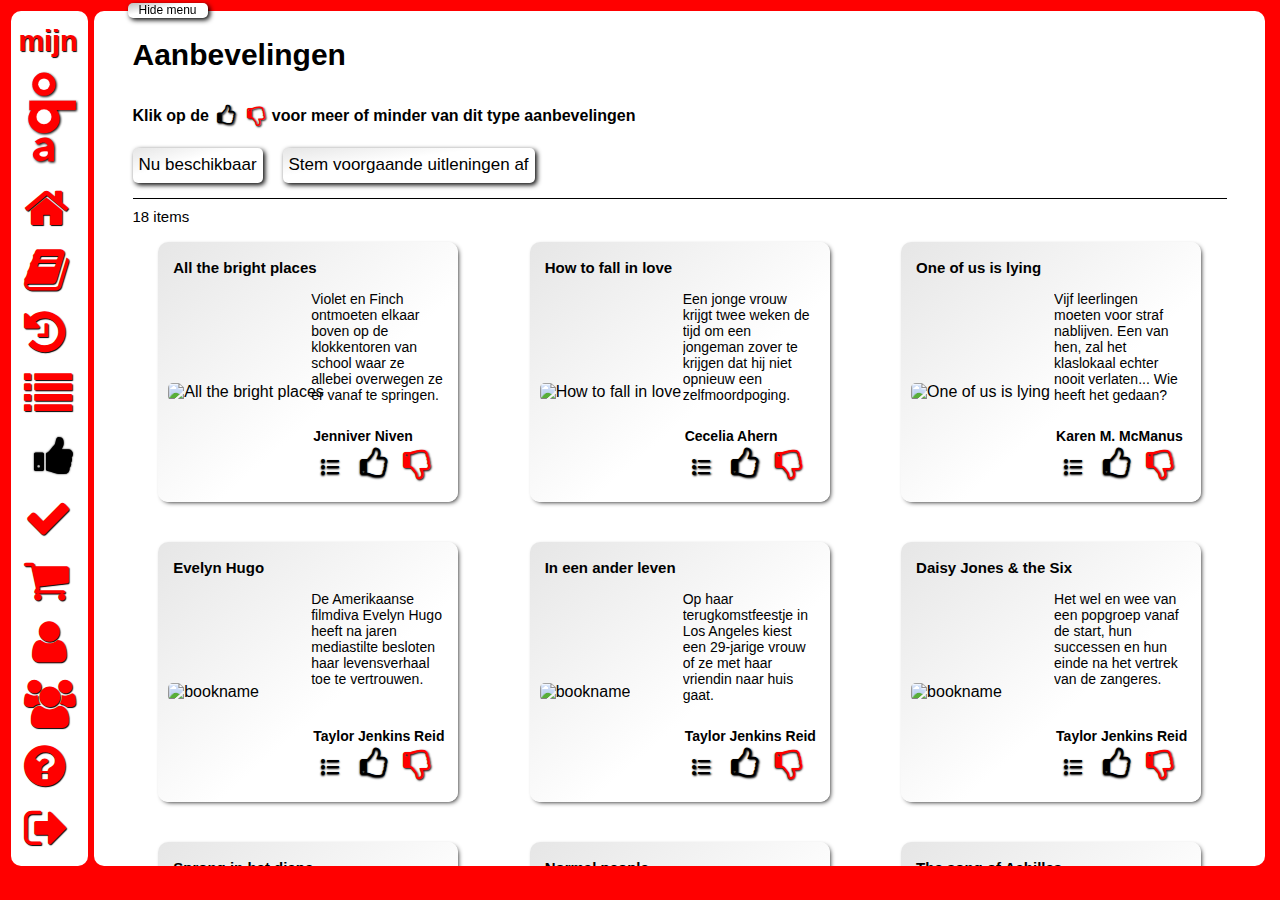
==== commit 0c6d24f8: "changes" ====
--- a/index.html
+++ b/index.html
@@ -48,907 +48,56 @@
                         transform="matrix(0, 1, -1, 0, 575.718979, 51.827805)" />
                 </svg>
             </a>
-            <a href="https://www.youtube.com"><i id="sidebar-icons-items" class="fa fa-home" aria-hidden="true"><span
-                        class="menu-text"> &nbsp;&nbsp;&nbsp;Home</span></i></a>
-            <a href="https://www.youtube.com"><i id="sidebar-icons-items" class="fa fa-book" aria-hidden="true"><span
+            <a href="#"><i id="sidebar-icons-items" class="fa fa-home" aria-hidden="true"><span
+                        class="menu-text">
+                    &nbsp;&nbsp;&nbsp;Home</span></i></a>
+            <a href="#"><i id="sidebar-icons-items" class="fa fa-book" aria-hidden="true"><span
                         class="menu-text-br">&nbsp;&nbsp;&nbsp;&nbsp;Uitleningen<br>&nbsp;&nbsp;&nbsp;&nbsp;Verlengen</span></i></a>
-            <a href="https://www.youtube.com"><i id="sidebar-icons-items" class="fa fa-history" aria-hidden="true"><span
-                        class="menu-text"> &nbsp;&nbsp;&nbsp;&nbsp;Geschiedenis</span></i></a>
-            <a href="https://www.youtube.com"><i id="sidebar-icons-items" class="fa fa-list" aria-hidden="true"><span
-                        class="menu-text"> &nbsp;&nbsp;&nbsp;Mijn lijst</span></i></a>
-            <a href="https://www.youtube.com"><i id="sidebar-icons-items-current" class="fa fa-thumbs-up" aria-hidden="true"><span
+            <a href="#"><i id="sidebar-icons-items" class="fa fa-history" aria-hidden="true"><span class="menu-text">
+                        &nbsp;&nbsp;&nbsp;&nbsp;Geschiedenis</span></i></a>
+            <a href="#"><i id="sidebar-icons-items" class="fa fa-list" aria-hidden="true"><span class="menu-text">
+                        &nbsp;&nbsp;&nbsp;Mijn lijst</span></i></a>
+            <a href="#"><i id="sidebar-icons-items-current" class="fa fa-thumbs-up" aria-hidden="true"><span
                         class="menu-text-current">&nbsp;&nbsp;&nbsp;&nbsp;Aanbevelingen</span></i></a>
-            <a href="https://www.youtube.com"><i id="sidebar-icons-items" class="fa fa-check" aria-hidden="true"><span
-                        class="menu-text"> &nbsp;&nbsp;&nbsp;Reservaties</span></i></a>
-            <a href="https://www.youtube.com"><i id="sidebar-icons-items" class="fa fa-shopping-cart" aria-hidden="true"><span 
+            <a href="#"><i id="sidebar-icons-items" class="fa fa-check" aria-hidden="true"><span class="menu-text">
+                        &nbsp;&nbsp;&nbsp;Reservaties</span></i></a>
+            <a href="#"><i id="sidebar-icons-items" class="fa fa-shopping-cart" aria-hidden="true"><span
                         class="menu-text"> &nbsp;&nbsp;&nbsp;Betalingen</span></i></a>
-            <a href="https://www.youtube.com">&nbsp;&nbsp;<i id="sidebar-icons-items" class="fa fa-user" aria-hidden="true"><span
+            <a href="#">&nbsp;&nbsp;<i id="sidebar-icons-items" class="fa fa-user" aria-hidden="true"><span
                         class="menu-text-br">&nbsp;&nbsp;&nbsp;&nbsp;Persoonlijk<br>&nbsp;&nbsp;&nbsp;&nbsp;informatie</span></i></a>
-            <a href="https://www.youtube.com"><i id="sidebar-icons-items" class="fa fa-users" aria-hidden="true"><span
+            <a href="#"><i id="sidebar-icons-items" class="fa fa-users" aria-hidden="true"><span
                         class="menu-text-br">&nbsp;&nbsp;&nbsp;Gerelateerde<br>&nbsp;&nbsp;&nbsp;gebruikers</span></i></a>
-            <a href="https://www.youtube.com"><i id="sidebar-icons-items" class="fa fa-question-circle" aria-hidden="true"><span 
+            <a href="#"><i id="sidebar-icons-items" class="fa fa-question-circle" aria-hidden="true"><span
                         class="menu-text"> &nbsp;&nbsp;&nbsp;&nbsp;Vragen</span></i></a>
-            <a href="https://www.youtube.com"><i id="sidebar-icons-items" class="fa fa-sign-out" aria-hidden="true"><span class="menu-text"> &nbsp;&nbsp;&nbsp;Uitloggen</span></i></a>
+            <a href="#"><i id="sidebar-icons-items" class="fa fa-sign-out" aria-hidden="true"><span class="menu-text">
+                        &nbsp;&nbsp;&nbsp;Uitloggen</span></i></a>
         </nav>
-        <div class="container-big" id="menu-hide">
-            <button onclick="menu_hide_show('sidebar');toggle_sidebar_button('hide-menu')" id="hide-menu">Hide menu</button>
-            <h1 id="h-1">Aanbevelingen<span id="target2"> afstemmen</span></h1>
-
-            <h5 id="target-h5-first">Klik op de <span id="caption-symbols-up"
+        <main class="container-big" id="menu-hide">
+            <button onclick="menu_hide_show('sidebar');toggle_sidebar_button('hide-menu')" id="hide-menu">Hide
+                menu</button>
+            <header id="h-1">Aanbevelingen<span id="target2"> afstemmen</span></header>
+
+            <h2 id="target-h2-first">Klik op de <span id="caption-symbols-up"
                     class="fa fa-thumbs-o-up fa-lg"></span><span id="caption-symbols-down"
-                    class="fa fa-thumbs-o-down fa-lg"></span> voor meer of minder van dit type aanbevelingen
-            </h5>
-
-            <h5 id="target-h5-second">Klik op <span id="caption-symbol-cancel"
-                    class="material-symbols-outlined">cancel</span> om aanbevelingen voor desbetreffende titels uit te
+                    class="fa fa-thumbs-o-down fa-lg"></span> voor meer of minder <br id="h2media"> van dit type aanbevelingen
+            </h2>
+
+            <h2 id="target-h2-second">Klik op <span id="caption-symbol-cancel"
+                    class="material-symbols-outlined">cancel</span> om aanbevelingen voor <br id="h2media"> desbetreffende titels uit te
                 zetten
-            </h5>
-
-            <button onclick="menu('drop-down');opacity_for_menu('overlap-for-menu');toggle_style('beschikbaar')"
-                id="beschikbaar" class="nu-beschikbaar">☐ Nu beschikbaar
+            </h2>
+
+            <button onclick="menu('drop-down');toggle_style('beschikbaar')"
+                id="beschikbaar" class="nu-beschikbaar">Nu beschikbaar
             </button>
 
             <button
-                onclick="toggle_style_gone('beschikbaar');menu_gone('drop-down');opacity_for_menu_gone('overlap-for-menu');toggle_visibility('target');toggle_h1('target2'); toggle_text('stem-af');toggle_style('stem-af');toggle_h5_1('target-h5-first');toggle_h5_2('target-h5-second')"
-                id="stem-af" class="button1-state1">Stem voorgaande uitleningen af
+                onclick="toggle_sort('gesorteerd-items');toggle_style_gone('beschikbaar');menu_gone('drop-down');toggle_visibility('target');toggle_h1('target2'); toggle_text('stem-af');toggle_style('stem-af');toggle_h2_1('target-h2-first');toggle_h2_2('target-h2-second')"
+                id="stem-af" class="button1-state1">Stem<span id="button2media"> voorgaande uitleningen</span> af
             </button>
-
-            <main id="target" class="container-books">
-
-                <div id="container-gone-1" class="container-book-individual"><a href="https://www.youtube.nl/"
-                        target="_blank">
-                        <div class="book-name">All the bright places</div><img src="assets/Book1.jfif"
-                            alt="All the bright places">
-                    </a>
-                    <div class="book-text">
-                        <div class="text">Violet en Finch ontmoeten elkaar boven op de klokkentoren van school waar
-                            ze
-                            allebei overwegen ze er vanaf te springen.</div>
-                        <div class="text-icons"><button onclick="toggle_list('list-icon-1')" id="list-icon-1"
-                                class="material-symbols-outlined">format_list_bulleted</button>
-
-                            <button
-                                onclick="toggle_thumbs_up_2comes('thumbs-up-button-filled-1');toggle_thumbs_up_1goes('thumbs-up-button-1')"
-                                id="thumbs-up-button-1" class="fa fa-thumbs-o-up fa-2x"></button><button
-                                onclick="toggle_thumbs_up_1comes('thumbs-up-button-1');toggle_thumbs_up_2goes('thumbs-up-button-filled-1')"
-                                id="thumbs-up-button-filled-1" class="fa fa-thumbs-up fa-2x"></button>
-
-                            <button
-                                onclick="book_individual('container-gone-1');toggle_thumbs_down_2comes('thumbs-down-button-filled-1');toggle_thumbs_down_1goes('thumbs-down-button-1')"
-                                id="thumbs-down-button-1" class="fa fa-thumbs-o-down fa-2x"></button><button
-                                onclick="toggle_thumbs_down_1comes('thumbs-down-button-1');toggle_thumbs_down_2goes('thumbs-down-button-filled-1')"
-                                id="thumbs-down-button-filled-1" class="fa fa-thumbs-down fa-2x"></button>
-                        </div>
-                    </div>
-                    <div class="auteur">Jenniver Niven</div>
-                </div>
-
-
-
-                <div id="container-gone-2" class="container-book-individual"><a href="https://www.youtube.nl/"
-                        target="_blank">
-                        <div class="book-name">How to fall in love</div><img src="assets/book2.jfif"
-                            alt="How to fall in love">
-                    </a>
-                    <div class="book-text">
-                        <div class="text">Een jonge vrouw krijgt twee weken de tijd om een aantrekkelijke jongeman
-                            zover
-                            te krijgen dat hij niet opnieuw een zelfmoordpoging doet.
-                        </div>
-                        <div class="text-icons"><button onclick="toggle_list('list-icon-2')" id="list-icon-2"
-                                class="material-symbols-outlined">format_list_bulleted</button>
-
-                            <button
-                                onclick="toggle_thumbs_up_2comes('thumbs-up-button-filled-2');toggle_thumbs_up_1goes('thumbs-up-button-2')"
-                                id="thumbs-up-button-2" class="fa fa-thumbs-o-up fa-2x"></button><button
-                                onclick="toggle_thumbs_up_1comes('thumbs-up-button-2');toggle_thumbs_up_2goes('thumbs-up-button-filled-2')"
-                                id="thumbs-up-button-filled-2" class="fa fa-thumbs-up fa-2x"></button>
-
-                            <button
-                                onclick="book_individual('container-gone-2');toggle_thumbs_down_2comes('thumbs-down-button-filled-2');toggle_thumbs_down_1goes('thumbs-down-button-2')"
-                                id="thumbs-down-button-2" class="fa fa-thumbs-o-down fa-2x"></button><button
-                                onclick="toggle_thumbs_down_1comes('thumbs-down-button-2');toggle_thumbs_down_2goes('thumbs-down-button-filled-2')"
-                                id="thumbs-down-button-filled-2" class="fa fa-thumbs-down fa-2x"></button>
-                        </div>
-                    </div>
-                    <div class="auteur">Cecelia Ahern</div>
-                </div>
-
-
-
-                <div id="container-gone-3" class="container-book-individual"><a href="https://www.youtube.nl/"
-                        target="_blank">
-                        <div class="book-name">One of us is lying</div><img src="assets/book3.jfif"
-                            alt="One of us is lying">
-                    </a>
-                    <div class="book-text">
-                        <div class="text">Vijf leerlingen moeten voor straf nablijven. Een van hen, zal het
-                            klaslokaal
-                            echter nooit verlaten... Wie heeft het gedaan?</div>
-                        <div class="text-icons"><button onclick="toggle_list('list-icon-3')" id="list-icon-3"
-                                class="material-symbols-outlined">format_list_bulleted</button>
-
-                            <button
-                                onclick="toggle_thumbs_up_2comes('thumbs-up-button-filled-3');toggle_thumbs_up_1goes('thumbs-up-button-3')"
-                                id="thumbs-up-button-3" class="fa fa-thumbs-o-up fa-2x"></button><button
-                                onclick="toggle_thumbs_up_1comes('thumbs-up-button-3');toggle_thumbs_up_2goes('thumbs-up-button-filled-3')"
-                                id="thumbs-up-button-filled-3" class="fa fa-thumbs-up fa-2x"></button>
-
-                            <button
-                                onclick="book_individual('container-gone-3');toggle_thumbs_down_2comes('thumbs-down-button-filled-3');toggle_thumbs_down_1goes('thumbs-down-button-3')"
-                                id="thumbs-down-button-3" class="fa fa-thumbs-o-down fa-2x"></button><button
-                                onclick="toggle_thumbs_down_1comes('thumbs-down-button-3');toggle_thumbs_down_2goes('thumbs-down-button-filled-3')"
-                                id="thumbs-down-button-filled-3" class="fa fa-thumbs-down fa-2x"></button>
-                        </div>
-                    </div>
-                    <div class="auteur">Karen M. McManus</div>
-                </div>
-
-
-
-                <div id="container-gone-4" class="container-book-individual"><a href="https://www.youtube.nl/"
-                        target="_blank">
-                        <div class="book-name">Boek naam</div><img src="assets/book4.jfif" alt="bookname">
-                    </a>
-                    <div class="book-text">
-                        <div class="text">Lorem ipsum dolor sit amet consectetur adipisicing elit. Suscipit
-                            laudantium
-                            earum recusandae qui necessitatibus, corrupti.</div>
-                        <div class="text-icons"><button onclick="toggle_list('list-icon-4')" id="list-icon-4"
-                                class="material-symbols-outlined">format_list_bulleted</button>
-
-                            <button
-                                onclick="toggle_thumbs_up_2comes('thumbs-up-button-filled-4');toggle_thumbs_up_1goes('thumbs-up-button-4')"
-                                id="thumbs-up-button-4" class="fa fa-thumbs-o-up fa-2x"></button><button
-                                onclick="toggle_thumbs_up_1comes('thumbs-up-button-4');toggle_thumbs_up_2goes('thumbs-up-button-filled-4')"
-                                id="thumbs-up-button-filled-4" class="fa fa-thumbs-up fa-2x"></button>
-
-                            <button
-                                onclick="book_individual('container-gone-4');toggle_thumbs_down_2comes('thumbs-down-button-filled-4');toggle_thumbs_down_1goes('thumbs-down-button-4')"
-                                id="thumbs-down-button-4" class="fa fa-thumbs-o-down fa-2x"></button><button
-                                onclick="toggle_thumbs_down_1comes('thumbs-down-button-4');toggle_thumbs_down_2goes('thumbs-down-button-filled-4')"
-                                id="thumbs-down-button-filled-4" class="fa fa-thumbs-down fa-2x"></button>
-                        </div>
-                    </div>
-                    <div class="auteur">Auteur</div>
-                </div>
-
-
-
-                <div id="container-gone-5" class="container-book-individual"><a href="https://www.youtube.nl/"
-                        target="_blank">
-                        <div class="book-name">Boek naam</div><img src="assets/book5.jfif" alt="bookname">
-                    </a>
-                    <div class="book-text">
-                        <div class="text">Lorem ipsum dolor sit amet consectetur adipisicing elit. Suscipit
-                            laudantium
-                            earum recusandae qui necessitatibus, corrupti.</div>
-                        <div class="text-icons"><button onclick="toggle_list('list-icon-5')" id="list-icon-5"
-                                class="material-symbols-outlined">format_list_bulleted</button>
-
-                            <button
-                                onclick="toggle_thumbs_up_2comes('thumbs-up-button-filled-5');toggle_thumbs_up_1goes('thumbs-up-button-5')"
-                                id="thumbs-up-button-5" class="fa fa-thumbs-o-up fa-2x"></button><button
-                                onclick="toggle_thumbs_up_1comes('thumbs-up-button-5');toggle_thumbs_up_2goes('thumbs-up-button-filled-5')"
-                                id="thumbs-up-button-filled-5" class="fa fa-thumbs-up fa-2x"></button>
-
-                            <button
-                                onclick="book_individual('container-gone-5');toggle_thumbs_down_2comes('thumbs-down-button-filled-5');toggle_thumbs_down_1goes('thumbs-down-button-5')"
-                                id="thumbs-down-button-5" class="fa fa-thumbs-o-down fa-2x"></button><button
-                                onclick="toggle_thumbs_down_1comes('thumbs-down-button-5');toggle_thumbs_down_2goes('thumbs-down-button-filled-5')"
-                                id="thumbs-down-button-filled-5" class="fa fa-thumbs-down fa-2x"></button>
-                        </div>
-                    </div>
-                    <div class="auteur">Auteur</div>
-                </div>
-
-
-
-                <div id="container-gone-6" class="container-book-individual"><a href="https://www.youtube.nl/"
-                        target="_blank">
-                        <div class="book-name">Boek naam</div><img src="assets/book6.jfif" alt="bookname">
-                    </a>
-                    <div class="book-text">
-                        <div class="text">Lorem ipsum dolor sit amet consectetur adipisicing elit. Suscipit
-                            laudantium
-                            earum recusandae qui necessitatibus, corrupti.</div>
-                        <div class="text-icons"><button onclick="toggle_list('list-icon-6')" id="list-icon-6"
-                                class="material-symbols-outlined">format_list_bulleted</button>
-
-                            <button
-                                onclick="toggle_thumbs_up_2comes('thumbs-up-button-filled-6');toggle_thumbs_up_1goes('thumbs-up-button-6')"
-                                id="thumbs-up-button-6" class="fa fa-thumbs-o-up fa-2x"></button><button
-                                onclick="toggle_thumbs_up_1comes('thumbs-up-button-6');toggle_thumbs_up_2goes('thumbs-up-button-filled-6')"
-                                id="thumbs-up-button-filled-6" class="fa fa-thumbs-up fa-2x"></button>
-
-                            <button
-                                onclick="book_individual('container-gone-6');toggle_thumbs_down_2comes('thumbs-down-button-filled-6');toggle_thumbs_down_1goes('thumbs-down-button-6')"
-                                id="thumbs-down-button-6" class="fa fa-thumbs-o-down fa-2x"></button><button
-                                onclick="toggle_thumbs_down_1comes('thumbs-down-button-6');toggle_thumbs_down_2goes('thumbs-down-button-filled-6')"
-                                id="thumbs-down-button-filled-6" class="fa fa-thumbs-down fa-2x"></button>
-                        </div>
-                    </div>
-                    <div class="auteur">Auteur</div>
-                </div>
-
-
-
-                <div id="container-gone-7" class="container-book-individual"><a href="https://www.youtube.nl/"
-                        target="_blank">
-                        <div class="book-name">Boek naam</div><img src="assets/book7.jfif" alt="bookname">
-                    </a>
-                    <div class="book-text">
-                        <div class="text">Lorem ipsum dolor sit amet consectetur adipisicing elit. Suscipit
-                            laudantium
-                            earum recusandae qui necessitatibus, corrupti.</div>
-                        <div class="text-icons"><button onclick="toggle_list('list-icon-7')" id="list-icon-7"
-                                class="material-symbols-outlined">format_list_bulleted</button>
-
-                            <button
-                                onclick="toggle_thumbs_up_2comes('thumbs-up-button-filled-7');toggle_thumbs_up_1goes('thumbs-up-button-7')"
-                                id="thumbs-up-button-7" class="fa fa-thumbs-o-up fa-2x"></button><button
-                                onclick="toggle_thumbs_up_1comes('thumbs-up-button-7');toggle_thumbs_up_2goes('thumbs-up-button-filled-7')"
-                                id="thumbs-up-button-filled-7" class="fa fa-thumbs-up fa-2x"></button>
-
-                            <button
-                                onclick="book_individual('container-gone-7');toggle_thumbs_down_2comes('thumbs-down-button-filled-7');toggle_thumbs_down_1goes('thumbs-down-button-7')"
-                                id="thumbs-down-button-7" class="fa fa-thumbs-o-down fa-2x"></button><button
-                                onclick="toggle_thumbs_down_1comes('thumbs-down-button-7');toggle_thumbs_down_2goes('thumbs-down-button-filled-7')"
-                                id="thumbs-down-button-filled-7" class="fa fa-thumbs-down fa-2x"></button>
-                        </div>
-                    </div>
-                    <div class="auteur">Auteur</div>
-                </div>
-
-
-
-                <div id="container-gone-8" class="container-book-individual"><a href="https://www.youtube.nl/"
-                        target="_blank">
-                        <div class="book-name">Boek naam</div><img src="assets/book8.jfif" alt="bookname">
-                    </a>
-                    <div class="book-text">
-                        <div class="text">Lorem ipsum dolor sit amet consectetur adipisicing elit. Suscipit
-                            laudantium
-                            earum recusandae qui necessitatibus, corrupti.</div>
-                        <div class="text-icons"><button onclick="toggle_list('list-icon-8')" id="list-icon-8"
-                                class="material-symbols-outlined">format_list_bulleted</button>
-
-                            <button
-                                onclick="toggle_thumbs_up_2comes('thumbs-up-button-filled-8');toggle_thumbs_up_1goes('thumbs-up-button-8')"
-                                id="thumbs-up-button-8" class="fa fa-thumbs-o-up fa-2x"></button><button
-                                onclick="toggle_thumbs_up_1comes('thumbs-up-button-8');toggle_thumbs_up_2goes('thumbs-up-button-filled-8')"
-                                id="thumbs-up-button-filled-8" class="fa fa-thumbs-up fa-2x"></button>
-
-                            <button
-                                onclick="book_individual('container-gone-8');toggle_thumbs_down_2comes('thumbs-down-button-filled-8');toggle_thumbs_down_1goes('thumbs-down-button-8')"
-                                id="thumbs-down-button-8" class="fa fa-thumbs-o-down fa-2x"></button><button
-                                onclick="toggle_thumbs_down_1comes('thumbs-down-button-8');toggle_thumbs_down_2goes('thumbs-down-button-filled-8')"
-                                id="thumbs-down-button-filled-8" class="fa fa-thumbs-down fa-2x"></button>
-                        </div>
-                    </div>
-                    <div class="auteur">Auteur</div>
-                </div>
-
-
-
-                <div id="container-gone-9" class="container-book-individual"><a href="https://www.youtube.nl/"
-                        target="_blank">
-                        <div class="book-name">Boek naam</div><img src="assets/book9.jfif" alt="bookname">
-                    </a>
-                    <div class="book-text">
-                        <div class="text">Lorem ipsum dolor sit amet consectetur adipisicing elit. Suscipit
-                            laudantium
-                            earum recusandae qui necessitatibus, corrupti.</div>
-                        <div class="text-icons"><button onclick="toggle_list('list-icon-9')" id="list-icon-9"
-                                class="material-symbols-outlined">format_list_bulleted</button>
-
-                            <button
-                                onclick="toggle_thumbs_up_2comes('thumbs-up-button-filled-9');toggle_thumbs_up_1goes('thumbs-up-button-9')"
-                                id="thumbs-up-button-9" class="fa fa-thumbs-o-up fa-2x"></button><button
-                                onclick="toggle_thumbs_up_1comes('thumbs-up-button-9');toggle_thumbs_up_2goes('thumbs-up-button-filled-9')"
-                                id="thumbs-up-button-filled-9" class="fa fa-thumbs-up fa-2x"></button>
-
-                            <button
-                                onclick="book_individual('container-gone-9');toggle_thumbs_down_2comes('thumbs-down-button-filled-9');toggle_thumbs_down_1goes('thumbs-down-button-9')"
-                                id="thumbs-down-button-9" class="fa fa-thumbs-o-down fa-2x"></button><button
-                                onclick="toggle_thumbs_down_1comes('thumbs-down-button-9');toggle_thumbs_down_2goes('thumbs-down-button-filled-9')"
-                                id="thumbs-down-button-filled-9" class="fa fa-thumbs-down fa-2x"></button>
-                        </div>
-                    </div>
-                    <div class="auteur">Auteur</div>
-                </div>
-
-
-
-                <div id="container-gone-10" class="container-book-individual"><a href="https://www.youtube.nl/"
-                        target="_blank">
-                        <div class="book-name">Boek naam</div><img src="assets/book10.jfif" alt="bookname">
-                    </a>
-                    <div class="book-text">
-                        <div class="text">Lorem ipsum dolor sit amet consectetur adipisicing elit. Suscipit
-                            laudantium
-                            earum recusandae qui necessitatibus, corrupti.</div>
-                        <div class="text-icons"><button onclick="toggle_list('list-icon-10')" id="list-icon-10"
-                                class="material-symbols-outlined">format_list_bulleted</button>
-
-                            <button
-                                onclick="toggle_thumbs_up_2comes('thumbs-up-button-filled-10');toggle_thumbs_up_1goes('thumbs-up-button-10')"
-                                id="thumbs-up-button-10" class="fa fa-thumbs-o-up fa-2x"></button><button
-                                onclick="toggle_thumbs_up_1comes('thumbs-up-button-10');toggle_thumbs_up_2goes('thumbs-up-button-filled-10')"
-                                id="thumbs-up-button-filled-10" class="fa fa-thumbs-up fa-2x"></button>
-
-                            <button
-                                onclick="book_individual('container-gone-10');toggle_thumbs_down_2comes('thumbs-down-button-filled-10');toggle_thumbs_down_1goes('thumbs-down-button-10')"
-                                id="thumbs-down-button-10" class="fa fa-thumbs-o-down fa-2x"></button><button
-                                onclick="toggle_thumbs_down_1comes('thumbs-down-button-10');toggle_thumbs_down_2goes('thumbs-down-button-filled-10')"
-                                id="thumbs-down-button-filled-10" class="fa fa-thumbs-down fa-2x"></button>
-                        </div>
-                    </div>
-                    <div class="auteur">Auteur</div>
-                </div>
-
-
-
-                <div id="container-gone-11" class="container-book-individual"><a href="https://www.youtube.nl/"
-                        target="_blank">
-                        <div class="book-name">Boek naam</div><img src="assets/book11.jfif" alt="bookname">
-                    </a>
-                    <div class="book-text">
-                        <div class="text">Lorem ipsum dolor sit amet consectetur adipisicing elit. Suscipit
-                            laudantium
-                            earum recusandae qui necessitatibus, corrupti.</div>
-                        <div class="text-icons"><button onclick="toggle_list('list-icon-11')" id="list-icon-11"
-                                class="material-symbols-outlined">format_list_bulleted</button>
-
-                            <button
-                                onclick="toggle_thumbs_up_2comes('thumbs-up-button-filled-11');toggle_thumbs_up_1goes('thumbs-up-button-11')"
-                                id="thumbs-up-button-11" class="fa fa-thumbs-o-up fa-2x"></button><button
-                                onclick="toggle_thumbs_up_1comes('thumbs-up-button-11');toggle_thumbs_up_2goes('thumbs-up-button-filled-11')"
-                                id="thumbs-up-button-filled-11" class="fa fa-thumbs-up fa-2x"></button>
-
-                            <button
-                                onclick="book_individual('container-gone-11');toggle_thumbs_down_2comes('thumbs-down-button-filled-11');toggle_thumbs_down_1goes('thumbs-down-button-11')"
-                                id="thumbs-down-button-11" class="fa fa-thumbs-o-down fa-2x"></button><button
-                                onclick="toggle_thumbs_down_1comes('thumbs-down-button-11');toggle_thumbs_down_2goes('thumbs-down-button-filled-11')"
-                                id="thumbs-down-button-filled-11" class="fa fa-thumbs-down fa-2x"></button>
-                        </div>
-                    </div>
-                    <div class="auteur">Auteur</div>
-                </div>
-
-
-
-                <div id="container-gone-12" class="container-book-individual"><a href="https://www.youtube.nl/"
-                        target="_blank">
-                        <div class="book-name">Boek naam</div><img src="assets/book12.jfif" alt="bookname">
-                    </a>
-                    <div class="book-text">
-                        <div class="text">Lorem ipsum dolor sit amet consectetur adipisicing elit. Suscipit
-                            laudantium
-                            earum recusandae qui necessitatibus, corrupti.</div>
-                        <div class="text-icons"><button onclick="toggle_list('list-icon-12')" id="list-icon-12"
-                                class="material-symbols-outlined">format_list_bulleted</button>
-
-                            <button
-                                onclick="toggle_thumbs_up_2comes('thumbs-up-button-filled-12');toggle_thumbs_up_1goes('thumbs-up-button-12')"
-                                id="thumbs-up-button-12" class="fa fa-thumbs-o-up fa-2x"></button><button
-                                onclick="toggle_thumbs_up_1comes('thumbs-up-button-12');toggle_thumbs_up_2goes('thumbs-up-button-filled-12')"
-                                id="thumbs-up-button-filled-12" class="fa fa-thumbs-up fa-2x"></button>
-
-                            <button
-                                onclick="book_individual('container-gone-12');toggle_thumbs_down_2comes('thumbs-down-button-filled-12');toggle_thumbs_down_1goes('thumbs-down-button-12')"
-                                id="thumbs-down-button-12" class="fa fa-thumbs-o-down fa-2x"></button><button
-                                onclick="toggle_thumbs_down_1comes('thumbs-down-button-12');toggle_thumbs_down_2goes('thumbs-down-button-filled-12')"
-                                id="thumbs-down-button-filled-12" class="fa fa-thumbs-down fa-2x"></button>
-                        </div>
-                    </div>
-                    <div class="auteur">Auteur</div>
-                </div>
-
-
-
-                <div id="container-gone-13" class="container-book-individual"><a href="https://www.youtube.nl/"
-                        target="_blank">
-                        <div class="book-name">Boek naam</div><img src="assets/book13.jfif" alt="bookname">
-                    </a>
-                    <div class="book-text">
-                        <div class="text">Lorem ipsum dolor sit amet consectetur adipisicing elit. Suscipit
-                            laudantium
-                            earum recusandae qui necessitatibus, corrupti.</div>
-                        <div class="text-icons"><button onclick="toggle_list('list-icon-13')" id="list-icon-13"
-                                class="material-symbols-outlined">format_list_bulleted</button>
-
-                            <button
-                                onclick="toggle_thumbs_up_2comes('thumbs-up-button-filled-13');toggle_thumbs_up_1goes('thumbs-up-button-13')"
-                                id="thumbs-up-button-13" class="fa fa-thumbs-o-up fa-2x"></button><button
-                                onclick="toggle_thumbs_up_1comes('thumbs-up-button-13');toggle_thumbs_up_2goes('thumbs-up-button-filled-13')"
-                                id="thumbs-up-button-filled-13" class="fa fa-thumbs-up fa-2x"></button>
-
-                            <button
-                                onclick="book_individual('container-gone-13');toggle_thumbs_down_2comes('thumbs-down-button-filled-13');toggle_thumbs_down_1goes('thumbs-down-button-13')"
-                                id="thumbs-down-button-13" class="fa fa-thumbs-o-down fa-2x"></button><button
-                                onclick="toggle_thumbs_down_1comes('thumbs-down-button-13');toggle_thumbs_down_2goes('thumbs-down-button-filled-13')"
-                                id="thumbs-down-button-filled-13" class="fa fa-thumbs-down fa-2x"></button>
-                        </div>
-                    </div>
-                    <div class="auteur">Auteur</div>
-                </div>
-
-
-
-                <div id="container-gone-14" class="container-book-individual"><a href="https://www.youtube.nl/"
-                        target="_blank">
-                        <div class="book-name">Boek naam</div><img src="assets/book14.jfif" alt="bookname">
-                    </a>
-                    <div class="book-text">
-                        <div class="text">Lorem ipsum dolor sit amet consectetur adipisicing elit. Suscipit
-                            laudantium
-                            earum recusandae qui necessitatibus, corrupti.</div>
-                        <div class="text-icons"><button onclick="toggle_list('list-icon-14')" id="list-icon-14"
-                                class="material-symbols-outlined">format_list_bulleted</button>
-
-                            <button
-                                onclick="toggle_thumbs_up_2comes('thumbs-up-button-filled-14');toggle_thumbs_up_1goes('thumbs-up-button-14')"
-                                id="thumbs-up-button-14" class="fa fa-thumbs-o-up fa-2x"></button><button
-                                onclick="toggle_thumbs_up_1comes('thumbs-up-button-14');toggle_thumbs_up_2goes('thumbs-up-button-filled-14')"
-                                id="thumbs-up-button-filled-14" class="fa fa-thumbs-up fa-2x"></button>
-
-                            <button
-                                onclick="book_individual('container-gone-14');toggle_thumbs_down_2comes('thumbs-down-button-filled-14');toggle_thumbs_down_1goes('thumbs-down-button-14')"
-                                id="thumbs-down-button-14" class="fa fa-thumbs-o-down fa-2x"></button><button
-                                onclick="toggle_thumbs_down_1comes('thumbs-down-button-14');toggle_thumbs_down_2goes('thumbs-down-button-filled-14')"
-                                id="thumbs-down-button-filled-14" class="fa fa-thumbs-down fa-2x"></button>
-                        </div>
-                    </div>
-                    <div class="auteur">Auteur</div>
-                </div>
-
-
-
-                <div id="container-gone-15" class="container-book-individual"><a href="https://www.youtube.nl/"
-                        target="_blank">
-                        <div class="book-name">Boek naam</div><img src="assets/book15.jfif" alt="bookname">
-                    </a>
-                    <div class="book-text">
-                        <div class="text">Lorem ipsum dolor sit amet consectetur adipisicing elit. Suscipit
-                            laudantium
-                            earum recusandae qui necessitatibus, corrupti.</div>
-                        <div class="text-icons"><button onclick="toggle_list('list-icon-15')" id="list-icon-15"
-                                class="material-symbols-outlined">format_list_bulleted</button>
-
-                            <button
-                                onclick="toggle_thumbs_up_2comes('thumbs-up-button-filled-15');toggle_thumbs_up_1goes('thumbs-up-button-15')"
-                                id="thumbs-up-button-15" class="fa fa-thumbs-o-up fa-2x"></button><button
-                                onclick="toggle_thumbs_up_1comes('thumbs-up-button-15');toggle_thumbs_up_2goes('thumbs-up-button-filled-15')"
-                                id="thumbs-up-button-filled-15" class="fa fa-thumbs-up fa-2x"></button>
-
-                            <button
-                                onclick="book_individual('container-gone-15');toggle_thumbs_down_2comes('thumbs-down-button-filled-15');toggle_thumbs_down_1goes('thumbs-down-button-15')"
-                                id="thumbs-down-button-15" class="fa fa-thumbs-o-down fa-2x"></button><button
-                                onclick="toggle_thumbs_down_1comes('thumbs-down-button-15');toggle_thumbs_down_2goes('thumbs-down-button-filled-15')"
-                                id="thumbs-down-button-filled-15" class="fa fa-thumbs-down fa-2x"></button>
-                        </div>
-                    </div>
-                    <div class="auteur">Auteur</div>
-                </div>
-
-
-
-                <div id="container-gone-16" class="container-book-individual"><a href="https://www.youtube.nl/"
-                        target="_blank">
-                        <div class="book-name">Boek naam</div><img src="assets/book16.jfif" alt="bookname">
-                    </a>
-                    <div class="book-text">
-                        <div class="text">Lorem ipsum dolor sit amet consectetur adipisicing elit. Suscipit
-                            laudantium
-                            earum recusandae qui necessitatibus, corrupti.</div>
-                        <div class="text-icons"><button onclick="toggle_list('list-icon-16')" id="list-icon-16"
-                                class="material-symbols-outlined">format_list_bulleted</button>
-
-                            <button
-                                onclick="toggle_thumbs_up_2comes('thumbs-up-button-filled-16');toggle_thumbs_up_1goes('thumbs-up-button-16')"
-                                id="thumbs-up-button-16" class="fa fa-thumbs-o-up fa-2x"></button><button
-                                onclick="toggle_thumbs_up_1comes('thumbs-up-button-16');toggle_thumbs_up_2goes('thumbs-up-button-filled-16')"
-                                id="thumbs-up-button-filled-16" class="fa fa-thumbs-up fa-2x"></button>
-
-                            <button
-                                onclick="book_individual('container-gone-16');toggle_thumbs_down_2comes('thumbs-down-button-filled-16');toggle_thumbs_down_1goes('thumbs-down-button-16')"
-                                id="thumbs-down-button-16" class="fa fa-thumbs-o-down fa-2x"></button><button
-                                onclick="toggle_thumbs_down_1comes('thumbs-down-button-16');toggle_thumbs_down_2goes('thumbs-down-button-filled-16')"
-                                id="thumbs-down-button-filled-16" class="fa fa-thumbs-down fa-2x"></button>
-                        </div>
-                    </div>
-                    <div class="auteur">Auteur</div>
-                </div>
-
-
-
-                <div id="container-gone-17" class="container-book-individual"><a href="https://www.youtube.nl/"
-                        target="_blank">
-                        <div class="book-name">Boek naam</div><img src="assets/book17.jfif" alt="bookname">
-                    </a>
-                    <div class="book-text">
-                        <div class="text">Lorem ipsum dolor sit amet consectetur adipisicing elit. Suscipit
-                            laudantium
-                            earum recusandae qui necessitatibus, corrupti.</div>
-                        <div class="text-icons"><button onclick="toggle_list('list-icon-17')" id="list-icon-17"
-                                class="material-symbols-outlined">format_list_bulleted</button>
-
-                            <button
-                                onclick="toggle_thumbs_up_2comes('thumbs-up-button-filled-17');toggle_thumbs_up_1goes('thumbs-up-button-17')"
-                                id="thumbs-up-button-17" class="fa fa-thumbs-o-up fa-2x"></button><button
-                                onclick="toggle_thumbs_up_1comes('thumbs-up-button-17');toggle_thumbs_up_2goes('thumbs-up-button-filled-17')"
-                                id="thumbs-up-button-filled-17" class="fa fa-thumbs-up fa-2x"></button>
-
-                            <button
-                                onclick="book_individual('container-gone-17');toggle_thumbs_down_2comes('thumbs-down-button-filled-17');toggle_thumbs_down_1goes('thumbs-down-button-17')"
-                                id="thumbs-down-button-17" class="fa fa-thumbs-o-down fa-2x"></button><button
-                                onclick="toggle_thumbs_down_1comes('thumbs-down-button-17');toggle_thumbs_down_2goes('thumbs-down-button-filled-17')"
-                                id="thumbs-down-button-filled-17" class="fa fa-thumbs-down fa-2x"></button>
-                        </div>
-                    </div>
-                    <div class="auteur">Auteur</div>
-                </div>
-
-
-
-                <div id="container-gone-18" class="container-book-individual"><a href="https://www.youtube.nl/"
-                        target="_blank">
-                        <div class="book-name">Boek naam</div><img src="assets/book18.jfif" alt="bookname">
-                    </a>
-                    <div class="book-text">
-                        <div class="text">Lorem ipsum dolor sit amet consectetur adipisicing elit. Suscipit
-                            laudantium
-                            earum recusandae qui necessitatibus, corrupti.</div>
-                        <div class="text-icons"><button onclick="toggle_list('list-icon-18')" id="list-icon-18"
-                                class="material-symbols-outlined">format_list_bulleted</button>
-
-                            <button
-                                onclick="toggle_thumbs_up_2comes('thumbs-up-button-filled-18');toggle_thumbs_up_1goes('thumbs-up-button-18')"
-                                id="thumbs-up-button-18" class="fa fa-thumbs-o-up fa-2x"></button><button
-                                onclick="toggle_thumbs_up_1comes('thumbs-up-button-18');toggle_thumbs_up_2goes('thumbs-up-button-filled-18')"
-                                id="thumbs-up-button-filled-18" class="fa fa-thumbs-up fa-2x"></button>
-
-                            <button
-                                onclick="book_individual('container-gone-18');toggle_thumbs_down_2comes('thumbs-down-button-filled-18');toggle_thumbs_down_1goes('thumbs-down-button-18')"
-                                id="thumbs-down-button-18" class="fa fa-thumbs-o-down fa-2x"></button><button
-                                onclick="toggle_thumbs_down_1comes('thumbs-down-button-18');toggle_thumbs_down_2goes('thumbs-down-button-filled-18')"
-                                id="thumbs-down-button-filled-18" class="fa fa-thumbs-down fa-2x"></button>
-                        </div>
-                    </div>
-                    <div class="auteur">Auteur</div>
-                </div>
-            </main>
-
-
-
-
-            <main class="container-books2">
-
-                <div class="container-book-individual"><a href="https://www.google.nl/" target="_blank">
-                        <div class="book-name" id="cancel-opacity1_1">All the bright places</div><img
-                            id="cancel-opacity1_2" src="assets/book18.jfif" alt="bookname">
-                    </a>
-                    <div class="book-text" id="cancel-opacity1_3">
-                        <div class="text">Violet en Finch ontmoeten elkaar boven op de klokkentoren van school waar
-                            ze
-                            allebei overwegen ze er vanaf te springen.</div>
-                    </div>
-                    <button
-                        onclick="toggle_opacity1_1('cancel-opacity1_1');toggle_opacity1_2('cancel-opacity1_2');toggle_opacity1_3('cancel-opacity1_3');toggle_opacity1_4('cancel-opacity1_4');"
-                        id="cancel-suggestion" class="material-symbols-outlined">cancel</button>
-                    <div class="auteur" id="cancel-opacity1_4">Jenniver Niven</div>
-                </div>
-
-
-
-
-                <div class="container-book-individual"><a href="https://www.google.nl/" target="_blank">
-                        <div class="book-name" id="cancel-opacity2_1">How to fall in love</div><img
-                            id="cancel-opacity2_2" src="assets/book17.jfif" alt="How to fall in love">
-                    </a>
-                    <div class="book-text" id="cancel-opacity2_3">
-                        <div class="text">Een jonge vrouw krijgt twee weken de tijd om een aantrekkelijke jongeman
-                            zover
-                            te krijgen dat hij niet opnieuw een zelfmoordpoging doet.
-                        </div>
-                    </div>
-                    <button
-                        onclick="toggle_opacity1_1('cancel-opacity2_1');toggle_opacity1_2('cancel-opacity2_2');toggle_opacity1_3('cancel-opacity2_3');toggle_opacity1_4('cancel-opacity2_4');"
-                        id="cancel-suggestion" class="material-symbols-outlined">cancel</button>
-                    <div class="auteur" id="cancel-opacity2_4">Cecelia Ahern</div>
-                </div>
-
-
-
-
-                <div class="container-book-individual"><a href="https://www.google.nl/" target="_blank">
-                        <div id="cancel-opacity3_1" class="book-name">One of us is lying</div><img
-                            id="cancel-opacity3_2" src="assets/book16.jfif" alt="One of us is lying">
-                    </a>
-                    <div id="cancel-opacity3_3" class="book-text">
-                        <div class="text">Vijf leerlingen moeten voor straf nablijven. Een van hen, zal het
-                            klaslokaal
-                            echter nooit verlaten... Wie heeft het gedaan?</div>
-                    </div>
-                    <button
-                        onclick="toggle_opacity1_1('cancel-opacity3_1');toggle_opacity1_2('cancel-opacity3_2');toggle_opacity1_3('cancel-opacity3_3');toggle_opacity1_4('cancel-opacity3_4');"
-                        id="cancel-suggestion" class="material-symbols-outlined">cancel</button>
-                    <div id="cancel-opacity3_4" class="auteur">Karen M. McManus</div>
-                </div>
-
-
-
-
-                <div class="container-book-individual"><a href="https://www.google.nl/" target="_blank">
-                        <div id="cancel-opacity4_1" class="book-name">Boek naam</div><img id="cancel-opacity4_2"
-                            src="assets/book15.jfif" alt="bookname">
-                    </a>
-                    <div id="cancel-opacity4_3" class="book-text">
-                        <div class="text">Lorem ipsum dolor sit amet consectetur adipisicing elit. Suscipit
-                            laudantium
-                            earum recusandae qui necessitatibus, corrupti.</div>
-                    </div>
-                    <button
-                        onclick="toggle_opacity1_1('cancel-opacity4_1');toggle_opacity1_2('cancel-opacity4_2');toggle_opacity1_3('cancel-opacity4_3');toggle_opacity1_4('cancel-opacity4_4');"
-                        id="cancel-suggestion" class="material-symbols-outlined">cancel</button>
-                    <div id="cancel-opacity4_4" class="auteur">Auteur</div>
-                </div>
-
-
-
-
-                <div class="container-book-individual"><a href="https://www.google.nl/" target="_blank">
-                        <div id="cancel-opacity5_1" class="book-name">Boek naam</div><img id="cancel-opacity5_2"
-                            src="assets/book14.jfif" alt="bookname">
-                    </a>
-                    <div id="cancel-opacity5_3" class="book-text">
-                        <div class="text">Lorem ipsum dolor sit amet consectetur adipisicing elit. Suscipit
-                            laudantium
-                            earum recusandae qui necessitatibus, corrupti.</div>
-                    </div>
-                    <button
-                        onclick="toggle_opacity1_1('cancel-opacity5_1');toggle_opacity1_2('cancel-opacity5_2');toggle_opacity1_3('cancel-opacity5_3');toggle_opacity1_4('cancel-opacity5_4');"
-                        id="cancel-suggestion" class="material-symbols-outlined">cancel</button>
-                    <div id="cancel-opacity5_4" class="auteur">Auteur</div>
-                </div>
-
-
-
-
-                <div class="container-book-individual"><a href="https://www.google.nl/" target="_blank">
-                        <div id="cancel-opacity6_1" class="book-name">Boek naam</div><img id="cancel-opacity6_2"
-                            src="assets/book13.jfif" alt="bookname">
-                    </a>
-                    <div id="cancel-opacity6_3" class="book-text">
-                        <div class="text">Lorem ipsum dolor sit amet consectetur adipisicing elit. Suscipit
-                            laudantium
-                            earum recusandae qui necessitatibus, corrupti.</div>
-                    </div>
-                    <button
-                        onclick="toggle_opacity1_1('cancel-opacity6_1');toggle_opacity1_2('cancel-opacity6_2');toggle_opacity1_3('cancel-opacity6_3');toggle_opacity1_4('cancel-opacity5_4');"
-                        id="cancel-suggestion" class="material-symbols-outlined">cancel</button>
-                    <div id="cancel-opacity6_4" class="auteur">Auteur</div>
-                </div>
-
-
-
-
-                <div class="container-book-individual"><a href="https://www.google.nl/" target="_blank">
-                        <div id="cancel-opacity7_1" class="book-name">Boek naam</div><img id="cancel-opacity7_2"
-                            src="assets/book12.jfif" alt="bookname">
-                    </a>
-                    <div id="cancel-opacity7_3" class="book-text">
-                        <div class="text">Lorem ipsum dolor sit amet consectetur adipisicing elit. Suscipit
-                            laudantium
-                            earum recusandae qui necessitatibus, corrupti.</div>
-                    </div>
-                    <button
-                        onclick="toggle_opacity1_1('cancel-opacity7_1');toggle_opacity1_2('cancel-opacity7_2');toggle_opacity1_3('cancel-opacity7_3');toggle_opacity1_4('cancel-opacity7_4');"
-                        id="cancel-suggestion" class="material-symbols-outlined">cancel</button>
-                    <div id="cancel-opacity7_4" class="auteur">Auteur</div>
-                </div>
-
-
-
-
-                <div class="container-book-individual"><a href="https://www.google.nl/" target="_blank">
-                        <div id="cancel-opacity8_1" class="book-name">Boek naam</div><img id="cancel-opacity8_2"
-                            src="assets/book11.jfif" alt="bookname">
-                    </a>
-                    <div id="cancel-opacity8_3" class="book-text">
-                        <div class="text">Lorem ipsum dolor sit amet consectetur adipisicing elit. Suscipit
-                            laudantium
-                            earum recusandae qui necessitatibus, corrupti.</div>
-                    </div>
-                    <button
-                        onclick="toggle_opacity1_1('cancel-opacity8_1');toggle_opacity1_2('cancel-opacity8_2');toggle_opacity1_3('cancel-opacity8_3');toggle_opacity1_4('cancel-opacity8_4');"
-                        id="cancel-suggestion" class="material-symbols-outlined">cancel</button>
-                    <div id="cancel-opacity8_4" class="auteur">Auteur</div>
-                </div>
-
-
-
-
-                <div class="container-book-individual"><a href="https://www.google.nl/" target="_blank">
-                        <div id="cancel-opacity9_1" class="book-name">Boek naam</div><img id="cancel-opacity9_2"
-                            src="assets/book10.jfif" alt="bookname">
-                    </a>
-                    <div id="cancel-opacity9_3" class="book-text">
-                        <div class="text">Lorem ipsum dolor sit amet consectetur adipisicing elit. Suscipit
-                            laudantium
-                            earum recusandae qui necessitatibus, corrupti.</div>
-                    </div>
-                    <button
-                        onclick="toggle_opacity1_1('cancel-opacity9_1');toggle_opacity1_2('cancel-opacity9_2');toggle_opacity1_3('cancel-opacity9_3');toggle_opacity1_4('cancel-opacity9_4');"
-                        id="cancel-suggestion" class="material-symbols-outlined">cancel</button>
-                    <div id="cancel-opacity9_4" class="auteur">Auteur</div>
-                </div>
-
-
-
-
-                <div class="container-book-individual"><a href="https://www.google.nl/" target="_blank">
-                        <div id="cancel-opacity10_1" class="book-name">Boek naam</div><img id="cancel-opacity10_2"
-                            src="assets/book9.jfif" alt="bookname">
-                    </a>
-                    <div id="cancel-opacity10_3" class="book-text">
-                        <div class="text">Lorem ipsum dolor sit amet consectetur adipisicing elit. Suscipit
-                            laudantium
-                            earum recusandae qui necessitatibus, corrupti.</div>
-                    </div>
-                    <button
-                        onclick="toggle_opacity1_1('cancel-opacity10_1');toggle_opacity1_2('cancel-opacity10_2');toggle_opacity1_3('cancel-opacity10_3');toggle_opacity1_4('cancel-opacity10_4');"
-                        id="cancel-suggestion" class="material-symbols-outlined">cancel</button>
-                    <div id="cancel-opacity10_4" class="auteur">Auteur</div>
-                </div>
-
-
-
-
-                <div class="container-book-individual"><a href="https://www.google.nl/" target="_blank">
-                        <div id="cancel-opacity11_1" class="book-name">Boek naam</div><img id="cancel-opacity11_2"
-                            src="assets/book8.jfif" alt="bookname">
-                    </a>
-                    <div id="cancel-opacity11_3" class="book-text">
-                        <div class="text">Lorem ipsum dolor sit amet consectetur adipisicing elit. Suscipit
-                            laudantium
-                            earum recusandae qui necessitatibus, corrupti.</div>
-                    </div>
-                    <button
-                        onclick="toggle_opacity1_1('cancel-opacity11_1');toggle_opacity1_2('cancel-opacity11_2');toggle_opacity1_3('cancel-opacity11_3');toggle_opacity1_4('cancel-opacity11_4');"
-                        id="cancel-suggestion" class="material-symbols-outlined">cancel</button>
-                    <div id="cancel-opacity11_4" class="auteur">Auteur</div>
-                </div>
-
-
-
-
-                <div class="container-book-individual"><a href="https://www.google.nl/" target="_blank">
-                        <div id="cancel-opacity12_1" class="book-name">Boek naam</div><img id="cancel-opacity12_2"
-                            src="assets/book7.jfif" alt="bookname">
-                    </a>
-                    <div id="cancel-opacity12_3" class="book-text">
-                        <div class="text">Lorem ipsum dolor sit amet consectetur adipisicing elit. Suscipit
-                            laudantium
-                            earum recusandae qui necessitatibus, corrupti.</div>
-                    </div>
-                    <button
-                        onclick="toggle_opacity1_1('cancel-opacity12_1');toggle_opacity1_2('cancel-opacity12_2');toggle_opacity1_3('cancel-opacity12_3');toggle_opacity1_4('cancel-opacity12_4');"
-                        id="cancel-suggestion" class="material-symbols-outlined">cancel</button>
-                    <div id="cancel-opacity12_4" class="auteur">Auteur</div>
-                </div>
-
-
-
-
-                <div class="container-book-individual"><a href="https://www.google.nl/" target="_blank">
-                        <div id="cancel-opacity13_1" class="book-name">Boek naam</div><img id="cancel-opacity13_2"
-                            src="assets/book6.jfif" alt="bookname">
-                    </a>
-                    <div id="cancel-opacity13_3" class="book-text">
-                        <div class="text">Lorem ipsum dolor sit amet consectetur adipisicing elit. Suscipit
-                            laudantium
-                            earum recusandae qui necessitatibus, corrupti.</div>
-                    </div>
-                    <button
-                        onclick="toggle_opacity1_1('cancel-opacity13_1');toggle_opacity1_2('cancel-opacity13_2');toggle_opacity1_3('cancel-opacity13_3');toggle_opacity1_4('cancel-opacity13_4');"
-                        id="cancel-suggestion" class="material-symbols-outlined">cancel</button>
-                    <div id="cancel-opacity13_4" class="auteur">Auteur</div>
-                </div>
-
-
-
-
-                <div class="container-book-individual"><a href="https://www.google.nl/" target="_blank">
-                        <div id="cancel-opacity14_1" class="book-name">Boek naam</div><img id="cancel-opacity14_2"
-                            src="assets/book5.jfif" alt="bookname">
-                    </a>
-                    <div id="cancel-opacity14_3" class="book-text">
-                        <div class="text">Lorem ipsum dolor sit amet consectetur adipisicing elit. Suscipit
-                            laudantium
-                            earum recusandae qui necessitatibus, corrupti.</div>
-                    </div>
-                    <button
-                        onclick="toggle_opacity1_1('cancel-opacity14_1');toggle_opacity1_2('cancel-opacity14_2');toggle_opacity1_3('cancel-opacity14_3');toggle_opacity1_4('cancel-opacity14_4');"
-                        id="cancel-suggestion" class="material-symbols-outlined">cancel</button>
-                    <div id="cancel-opacity14_4" class="auteur">Auteur</div>
-                </div>
-
-
-
-
-                <div class="container-book-individual"><a href="https://www.google.nl/" target="_blank">
-                        <div id="cancel-opacity15_1" class="book-name">Boek naam</div><img id="cancel-opacity15_2"
-                            src="assets/book4.jfif" alt="bookname">
-                    </a>
-                    <div id="cancel-opacity15_3" class="book-text">
-                        <div class="text">Lorem ipsum dolor sit amet consectetur adipisicing elit. Suscipit
-                            laudantium
-                            earum recusandae qui necessitatibus, corrupti.</div>
-                    </div>
-                    <button
-                        onclick="toggle_opacity1_1('cancel-opacity15_1');toggle_opacity1_2('cancel-opacity15_2');toggle_opacity1_3('cancel-opacity15_3');toggle_opacity1_4('cancel-opacity15_4');"
-                        id="cancel-suggestion" class="material-symbols-outlined">cancel</button>
-                    <div id="cancel-opacity15_4" class="auteur">Auteur</div>
-                </div>
-
-
-
-
-                <div class="container-book-individual"><a href="https://www.google.nl/" target="_blank">
-                        <div id="cancel-opacity16_1" class="book-name">Boek naam</div><img id="cancel-opacity16_2"
-                            src="assets/book3.jfif" alt="bookname">
-                    </a>
-                    <div id="cancel-opacity16_3" class="book-text">
-                        <div class="text">Lorem ipsum dolor sit amet consectetur adipisicing elit. Suscipit
-                            laudantium
-                            earum recusandae qui necessitatibus, corrupti.</div>
-                    </div>
-                    <button
-                        onclick="toggle_opacity1_1('cancel-opacity16_1');toggle_opacity1_2('cancel-opacity16_2');toggle_opacity1_3('cancel-opacity16_3');toggle_opacity1_4('cancel-opacity16_4');"
-                        id="cancel-suggestion" class="material-symbols-outlined">cancel</button>
-                    <div id="cancel-opacity16_4" class="auteur">Auteur</div>
-                </div>
-
-
-
-
-                <div class="container-book-individual"><a href="https://www.google.nl/" target="_blank">
-                        <div id="cancel-opacity17_1" class="book-name">Boek naam</div><img id="cancel-opacity17_2"
-                            src="assets/book2.jfif" alt="bookname">
-                    </a>
-                    <div id="cancel-opacity17_3" class="book-text">
-                        <div class="text">Lorem ipsum dolor sit amet consectetur adipisicing elit. Suscipit
-                            laudantium
-                            earum recusandae qui necessitatibus, corrupti.</div>
-                    </div>
-                    <button
-                        onclick="toggle_opacity1_1('cancel-opacity17_1');toggle_opacity1_2('cancel-opacity17_2');toggle_opacity1_3('cancel-opacity17_3');toggle_opacity1_4('cancel-opacity17_4');"
-                        id="cancel-suggestion" class="material-symbols-outlined">cancel</button>
-                    <div id="cancel-opacity17_4" class="auteur">Auteur</div>
-                </div>
-
-
-
-
-                <div class="container-book-individual"><a href="https://www.google.nl/" target="_blank">
-                        <div id="cancel-opacity18_1" class="book-name">Boek naam</div><img id="cancel-opacity18_2"
-                            src="assets/Book1.jfif" alt="bookname">
-                    </a>
-                    <div id="cancel-opacity18_3" class="book-text">
-                        <div class="text">Lorem ipsum dolor sit amet consectetur adipisicing elit. Suscipit
-                            laudantium
-                            earum recusandae qui necessitatibus, corrupti.</div>
-                    </div>
-                    <button
-                        onclick="toggle_opacity1_1('cancel-opacity18_1');toggle_opacity1_2('cancel-opacity18_2');toggle_opacity1_3('cancel-opacity18_3');toggle_opacity1_4('cancel-opacity18_4');"
-                        id="cancel-suggestion" class="material-symbols-outlined">cancel</button>
-                    <div id="cancel-opacity18_4" class="auteur">Auteur</div>
-                </div>
-
-            </main>
-
+            <h6 id="aantal-items">18 items</h6>
+            <h6 id="gesorteerd-items">• &nbsp;&nbsp;Oud-Nieuw</h6>
+            <hr>
             <div id="drop-down">
                 <ul class="list-plaatsen">
                     <li><input type="checkbox">Oosterdok</label></li>
@@ -980,13 +129,836 @@
                     <li><input type="checkbox">Postjesweg</li>
                 </ul>
             </div>
-
-            <div id="overlap-for-menu"></div>
-
-        </div>
-
-
+            <ul class="container-books">
+
+                <li id="container-gone-1" class="container-book-individual"><a href="https://www.youtube.nl/"
+                        target="_blank">
+                        <h5 class="book-name">All the bright places</h5><img src="assets/Book1.jfif"
+                            alt="All the bright places">
+                    </a>
+                        <p class="text">Violet en Finch ontmoeten elkaar boven op de klokkentoren van school waar
+                            ze
+                            allebei overwegen ze er vanaf te springen.</p>
+                        <div class="text-icons"><button onclick="toggle_list('list-icon-1')" id="list-icon-1"
+                                class="material-symbols-outlined">format_list_bulleted</button>
+
+                            <button
+                                onclick="toggle_thumbs_up_2comes('thumbs-up-button-filled-1');toggle_thumbs_up_1goes('thumbs-up-button-1')"
+                                id="thumbs-up-button-1" class="fa fa-thumbs-o-up fa-2x"></button><button
+                                onclick="toggle_thumbs_up_1comes('thumbs-up-button-1');toggle_thumbs_up_2goes('thumbs-up-button-filled-1')"
+                                id="thumbs-up-button-filled-1" class="fa fa-thumbs-up fa-2x"></button>
+
+                            <button
+                                onclick="setTimeout(book_individual_gone, 800, 'container-gone-1');book_individual('container-gone-1');toggle_thumbs_down_2comes('thumbs-down-button-filled-1');toggle_thumbs_down_1goes('thumbs-down-button-1')"
+                                id="thumbs-down-button-1" class="fa fa-thumbs-o-down fa-2x"></button><button
+                                onclick="toggle_thumbs_down_1comes('thumbs-down-button-1');toggle_thumbs_down_2goes('thumbs-down-button-filled-1')"
+                                id="thumbs-down-button-filled-1" class="fa fa-thumbs-down fa-2x"></button>
+                        </div>
+                    <h6 class="auteur">Jenniver Niven</h6>
+                </li>
+
+
+
+                <li id="container-gone-2" class="container-book-individual"><a href="https://www.youtube.nl/"
+                        target="_blank">
+                        <h5 class="book-name">How to fall in love</h5><img src="assets/book2.jfif"
+                            alt="How to fall in love">
+                    </a>
+                        <p class="text">Een jonge vrouw krijgt twee weken de tijd om een jongeman
+                            zover
+                            te krijgen dat hij niet opnieuw een zelfmoordpoging.
+                        </p>
+                        <div class="text-icons"><button onclick="toggle_list('list-icon-2')" id="list-icon-2"
+                                class="material-symbols-outlined">format_list_bulleted</button>
+
+                            <button
+                                onclick="toggle_thumbs_up_2comes('thumbs-up-button-filled-2');toggle_thumbs_up_1goes('thumbs-up-button-2')"
+                                id="thumbs-up-button-2" class="fa fa-thumbs-o-up fa-2x"></button><button
+                                onclick="toggle_thumbs_up_1comes('thumbs-up-button-2');toggle_thumbs_up_2goes('thumbs-up-button-filled-2')"
+                                id="thumbs-up-button-filled-2" class="fa fa-thumbs-up fa-2x"></button>
+
+                            <button
+                                onclick="setTimeout(book_individual_gone, 800, 'container-gone-2');book_individual('container-gone-2');toggle_thumbs_down_2comes('thumbs-down-button-filled-2');toggle_thumbs_down_1goes('thumbs-down-button-2')"
+                                id="thumbs-down-button-2" class="fa fa-thumbs-o-down fa-2x"></button><button
+                                onclick="toggle_thumbs_down_1comes('thumbs-down-button-2');toggle_thumbs_down_2goes('thumbs-down-button-filled-2')"
+                                id="thumbs-down-button-filled-2" class="fa fa-thumbs-down fa-2x"></button>
+                        </div>
+                    <h6 class="auteur">Cecelia Ahern</h6>
+                </li>
+
+
+
+                <li id="container-gone-3" class="container-book-individual"><a href="https://www.youtube.nl/"
+                        target="_blank">
+                        <h5 class="book-name">One of us is lying</h5><img src="assets/book3.jfif"
+                            alt="One of us is lying">
+                    </a>
+                        <p class="text">Vijf leerlingen moeten voor straf nablijven. Een van hen, zal het
+                            klaslokaal
+                            echter nooit verlaten... Wie heeft het gedaan?</p>
+                        <div class="text-icons"><button onclick="toggle_list('list-icon-3')" id="list-icon-3"
+                                class="material-symbols-outlined">format_list_bulleted</button>
+
+                            <button
+                                onclick="toggle_thumbs_up_2comes('thumbs-up-button-filled-3');toggle_thumbs_up_1goes('thumbs-up-button-3')"
+                                id="thumbs-up-button-3" class="fa fa-thumbs-o-up fa-2x"></button><button
+                                onclick="toggle_thumbs_up_1comes('thumbs-up-button-3');toggle_thumbs_up_2goes('thumbs-up-button-filled-3')"
+                                id="thumbs-up-button-filled-3" class="fa fa-thumbs-up fa-2x"></button>
+
+                            <button
+                                onclick="setTimeout(book_individual_gone, 800, 'container-gone-3');book_individual('container-gone-3');toggle_thumbs_down_2comes('thumbs-down-button-filled-3');toggle_thumbs_down_1goes('thumbs-down-button-3')"
+                                id="thumbs-down-button-3" class="fa fa-thumbs-o-down fa-2x"></button><button
+                                onclick="toggle_thumbs_down_1comes('thumbs-down-button-3');toggle_thumbs_down_2goes('thumbs-down-button-filled-3')"
+                                id="thumbs-down-button-filled-3" class="fa fa-thumbs-down fa-2x"></button>
+                        </div>
+                    <h6 class="auteur">Karen M. McManus</h6>
+                </li>
+
+
+
+                <li id="container-gone-4" class="container-book-individual"><a href="https://www.youtube.nl/"
+                        target="_blank">
+                        <h5 class="book-name">Evelyn Hugo</h5><img src="assets/book4.jfif" alt="bookname">
+                    </a>
+                        <p class="text">De Amerikaanse filmdiva Evelyn Hugo heeft na jaren mediastilte besloten haar
+                            levensverhaal toe te vertrouwen.</p>
+                        <div class="text-icons"><button onclick="toggle_list('list-icon-4')" id="list-icon-4"
+                                class="material-symbols-outlined">format_list_bulleted</button>
+
+                            <button
+                                onclick="toggle_thumbs_up_2comes('thumbs-up-button-filled-4');toggle_thumbs_up_1goes('thumbs-up-button-4')"
+                                id="thumbs-up-button-4" class="fa fa-thumbs-o-up fa-2x"></button><button
+                                onclick="toggle_thumbs_up_1comes('thumbs-up-button-4');toggle_thumbs_up_2goes('thumbs-up-button-filled-4')"
+                                id="thumbs-up-button-filled-4" class="fa fa-thumbs-up fa-2x"></button>
+
+                            <button
+                                onclick="setTimeout(book_individual_gone, 800, 'container-gone-4');book_individual('container-gone-4');toggle_thumbs_down_2comes('thumbs-down-button-filled-4');toggle_thumbs_down_1goes('thumbs-down-button-4')"
+                                id="thumbs-down-button-4" class="fa fa-thumbs-o-down fa-2x"></button><button
+                                onclick="toggle_thumbs_down_1comes('thumbs-down-button-4');toggle_thumbs_down_2goes('thumbs-down-button-filled-4')"
+                                id="thumbs-down-button-filled-4" class="fa fa-thumbs-down fa-2x"></button>
+                        </div>
+                    <h6 class="auteur">Taylor Jenkins Reid</h6>
+                </li>
+
+
+
+                <li id="container-gone-5" class="container-book-individual"><a href="https://www.youtube.nl/"
+                        target="_blank">
+                        <h5 class="book-name">In een ander leven</h5><img src="assets/book5.jfif" alt="bookname">
+                    </a>
+                        <p class="text">Op haar terugkomstfeestje in Los Angeles kiest een 29-jarige vrouw of ze met
+                            haar vriendin naar huis gaat.
+                        <div class="text-icons"><button onclick="toggle_list('list-icon-5')" id="list-icon-5"
+                                class="material-symbols-outlined">format_list_bulleted</button>
+
+                            <button
+                                onclick="toggle_thumbs_up_2comes('thumbs-up-button-filled-5');toggle_thumbs_up_1goes('thumbs-up-button-5')"
+                                id="thumbs-up-button-5" class="fa fa-thumbs-o-up fa-2x"></button><button
+                                onclick="toggle_thumbs_up_1comes('thumbs-up-button-5');toggle_thumbs_up_2goes('thumbs-up-button-filled-5')"
+                                id="thumbs-up-button-filled-5" class="fa fa-thumbs-up fa-2x"></button>
+
+                            <button
+                                onclick="setTimeout(book_individual_gone, 800, 'container-gone-5');book_individual('container-gone-5');toggle_thumbs_down_2comes('thumbs-down-button-filled-5');toggle_thumbs_down_1goes('thumbs-down-button-5')"
+                                id="thumbs-down-button-5" class="fa fa-thumbs-o-down fa-2x"></button><button
+                                onclick="toggle_thumbs_down_1comes('thumbs-down-button-5');toggle_thumbs_down_2goes('thumbs-down-button-filled-5')"
+                                id="thumbs-down-button-filled-5" class="fa fa-thumbs-down fa-2x"></button>
+                        </div>
+                    <h6 class="auteur">Taylor Jenkins Reid</h6>
+                </li>
+
+
+
+                <li id="container-gone-6" class="container-book-individual"><a href="https://www.youtube.nl/"
+                        target="_blank">
+                        <h5 class="book-name">Daisy Jones & the Six</h5><img src="assets/book6.jfif" alt="bookname">
+                    </a>
+                        <p class="text">Het wel en wee van een popgroep vanaf de start, hun successen
+                         en hun einde na het vertrek van de zangeres.
+                        </p>
+                        <div class="text-icons"><button onclick="toggle_list('list-icon-6')" id="list-icon-6"
+                                class="material-symbols-outlined">format_list_bulleted</button>
+
+                            <button
+                                onclick="toggle_thumbs_up_2comes('thumbs-up-button-filled-6');toggle_thumbs_up_1goes('thumbs-up-button-6')"
+                                id="thumbs-up-button-6" class="fa fa-thumbs-o-up fa-2x"></button><button
+                                onclick="toggle_thumbs_up_1comes('thumbs-up-button-6');toggle_thumbs_up_2goes('thumbs-up-button-filled-6')"
+                                id="thumbs-up-button-filled-6" class="fa fa-thumbs-up fa-2x"></button>
+
+                            <button
+                                onclick="setTimeout(book_individual_gone, 800, 'container-gone-6');book_individual('container-gone-6');toggle_thumbs_down_2comes('thumbs-down-button-filled-6');toggle_thumbs_down_1goes('thumbs-down-button-6')"
+                                id="thumbs-down-button-6" class="fa fa-thumbs-o-down fa-2x"></button><button
+                                onclick="toggle_thumbs_down_1comes('thumbs-down-button-6');toggle_thumbs_down_2goes('thumbs-down-button-filled-6')"
+                                id="thumbs-down-button-filled-6" class="fa fa-thumbs-down fa-2x"></button>
+                        </div>
+                    <h6 class="auteur">Taylor Jenkins Reid</h6>
+                </li>
+
+
+
+                <li id="container-gone-7" class="container-book-individual"><a href="https://www.youtube.nl/"
+                        target="_blank">
+                        <h5 class="book-name">Sprong in het diepe</h5><img src="assets/book7.jfif" alt="bookname">
+                    </a>
+                        <p class="text">Wanneer een jonge vrouw haar baan verliest, vertrekt zij naar Duitsland waar zij de man van haar dromen ontmoet.
+                        </p>
+                        <div class="text-icons"><button onclick="toggle_list('list-icon-7')" id="list-icon-7"
+                                class="material-symbols-outlined">format_list_bulleted</button>
+
+                            <button
+                                onclick="toggle_thumbs_up_2comes('thumbs-up-button-filled-7');toggle_thumbs_up_1goes('thumbs-up-button-7')"
+                                id="thumbs-up-button-7" class="fa fa-thumbs-o-up fa-2x"></button><button
+                                onclick="toggle_thumbs_up_1comes('thumbs-up-button-7');toggle_thumbs_up_2goes('thumbs-up-button-filled-7')"
+                                id="thumbs-up-button-filled-7" class="fa fa-thumbs-up fa-2x"></button>
+
+                            <button
+                                onclick="setTimeout(book_individual_gone, 800, 'container-gone-7');book_individual('container-gone-7');toggle_thumbs_down_2comes('thumbs-down-button-filled-7');toggle_thumbs_down_1goes('thumbs-down-button-7')"
+                                id="thumbs-down-button-7" class="fa fa-thumbs-o-down fa-2x"></button><button
+                                onclick="toggle_thumbs_down_1comes('thumbs-down-button-7');toggle_thumbs_down_2goes('thumbs-down-button-filled-7')"
+                                id="thumbs-down-button-filled-7" class="fa fa-thumbs-down fa-2x"></button>
+                        </div>
+                    <h6 class="auteur">Tamara Haagmans</h6>
+                </li>
+
+
+
+                <li id="container-gone-8" class="container-book-individual"><a href="https://www.youtube.nl/"
+                        target="_blank">
+                        <h5 class="book-name">Normal people</h5><img src="assets/book8.jfif" alt="bookname">
+                    </a>
+                        <p class="text">De relatie van een Ierse jongen met zijn klasgenote loopt anders dan zij had
+                            gehoopt omdat hij niet 100% voor haar kiest.
+                        </p>
+                        <div class="text-icons"><button onclick="toggle_list('list-icon-8')" id="list-icon-8"
+                                class="material-symbols-outlined">format_list_bulleted</button>
+
+                            <button
+                                onclick="toggle_thumbs_up_2comes('thumbs-up-button-filled-8');toggle_thumbs_up_1goes('thumbs-up-button-8')"
+                                id="thumbs-up-button-8" class="fa fa-thumbs-o-up fa-2x"></button><button
+                                onclick="toggle_thumbs_up_1comes('thumbs-up-button-8');toggle_thumbs_up_2goes('thumbs-up-button-filled-8')"
+                                id="thumbs-up-button-filled-8" class="fa fa-thumbs-up fa-2x"></button>
+
+                            <button
+                                onclick="setTimeout(book_individual_gone, 800, 'container-gone-8');book_individual('container-gone-8');toggle_thumbs_down_2comes('thumbs-down-button-filled-8');toggle_thumbs_down_1goes('thumbs-down-button-8')"
+                                id="thumbs-down-button-8" class="fa fa-thumbs-o-down fa-2x"></button><button
+                                onclick="toggle_thumbs_down_1comes('thumbs-down-button-8');toggle_thumbs_down_2goes('thumbs-down-button-filled-8')"
+                                id="thumbs-down-button-filled-8" class="fa fa-thumbs-down fa-2x"></button>
+                        </div>
+                    <h6 class="auteur">Sally Rooney</h6>
+                </li>
+
+
+
+                <li id="container-gone-9" class="container-book-individual"><a href="https://www.youtube.nl/"
+                        target="_blank">
+                        <h5 class="book-name">The song of Achilles</h5><img src="assets/book9.jfif" alt="bookname">
+                    </a>
+                        <p class="text">De Griekse mythologische held Achilles vat een vriendschap op voor
+                            een jongeling die door zijn vader op 12-jarige leeftijd.
+                        </p>
+                        <div class="text-icons"><button onclick="toggle_list('list-icon-9')" id="list-icon-9"
+                                class="material-symbols-outlined">format_list_bulleted</button>
+
+                            <button
+                                onclick="toggle_thumbs_up_2comes('thumbs-up-button-filled-9');toggle_thumbs_up_1goes('thumbs-up-button-9')"
+                                id="thumbs-up-button-9" class="fa fa-thumbs-o-up fa-2x"></button><button
+                                onclick="toggle_thumbs_up_1comes('thumbs-up-button-9');toggle_thumbs_up_2goes('thumbs-up-button-filled-9')"
+                                id="thumbs-up-button-filled-9" class="fa fa-thumbs-up fa-2x"></button>
+
+                            <button
+                                onclick="setTimeout(book_individual_gone, 800, 'container-gone-9');book_individual('container-gone-9');toggle_thumbs_down_2comes('thumbs-down-button-filled-9');toggle_thumbs_down_1goes('thumbs-down-button-9')"
+                                id="thumbs-down-button-9" class="fa fa-thumbs-o-down fa-2x"></button><button
+                                onclick="toggle_thumbs_down_1comes('thumbs-down-button-9');toggle_thumbs_down_2goes('thumbs-down-button-filled-9')"
+                                id="thumbs-down-button-filled-9" class="fa fa-thumbs-down fa-2x"></button>
+                        </div>
+                    <h6 class="auteur">Madeleine Miller</h6>
+                </li>
+
+
+
+                <li id="container-gone-10" class="container-book-individual"><a href="https://www.youtube.nl/"
+                        target="_blank">
+                        <h5 class="book-name">Een daad van liefde</h5><img src="assets/book10.jfif" alt="bookname">
+                    </a>
+                        <p class="text">Frankrijk. Nadat ze het door oorlog verwoeste Polen moesten ontvluchten,
+                            vindt Sara onderdak in een prachtig.
+                        </p>
+                        <div class="text-icons"><button onclick="toggle_list('list-icon-10')" id="list-icon-10"
+                                class="material-symbols-outlined">format_list_bulleted</button>
+
+                            <button
+                                onclick="toggle_thumbs_up_2comes('thumbs-up-button-filled-10');toggle_thumbs_up_1goes('thumbs-up-button-10')"
+                                id="thumbs-up-button-10" class="fa fa-thumbs-o-up fa-2x"></button><button
+                                onclick="toggle_thumbs_up_1comes('thumbs-up-button-10');toggle_thumbs_up_2goes('thumbs-up-button-filled-10')"
+                                id="thumbs-up-button-filled-10" class="fa fa-thumbs-up fa-2x"></button>
+
+                            <button
+                                onclick="setTimeout(book_individual_gone, 800, 'container-gone-10');book_individual('container-gone-10');toggle_thumbs_down_2comes('thumbs-down-button-filled-10');toggle_thumbs_down_1goes('thumbs-down-button-10')"
+                                id="thumbs-down-button-10" class="fa fa-thumbs-o-down fa-2x"></button><button
+                                onclick="toggle_thumbs_down_1comes('thumbs-down-button-10');toggle_thumbs_down_2goes('thumbs-down-button-filled-10')"
+                                id="thumbs-down-button-filled-10" class="fa fa-thumbs-down fa-2x"></button>
+                        </div>
+                    <h6 class="auteur">Carol Drinkwater</h6>
+                </li>
+
+
+
+                <li id="container-gone-11" class="container-book-individual"><a href="https://www.youtube.nl/"
+                        target="_blank">
+                        <h5 class="book-name">Wat stilte wil</h5><img src="assets/book11.jfif" alt="bookname">
+                    </a>
+                        <p class="text">Zingen is Anna’s grote geluk. Zij heeft de stem, het talent en de ambitie, maar
+                            een carrière als zangeres is voor een meisje.</p>
+                        <div class="text-icons"><button onclick="toggle_list('list-icon-11')" id="list-icon-11"
+                                class="material-symbols-outlined">format_list_bulleted</button>
+
+                            <button
+                                onclick="toggle_thumbs_up_2comes('thumbs-up-button-filled-11');toggle_thumbs_up_1goes('thumbs-up-button-11')"
+                                id="thumbs-up-button-11" class="fa fa-thumbs-o-up fa-2x"></button><button
+                                onclick="toggle_thumbs_up_1comes('thumbs-up-button-11');toggle_thumbs_up_2goes('thumbs-up-button-filled-11')"
+                                id="thumbs-up-button-filled-11" class="fa fa-thumbs-up fa-2x"></button>
+
+                            <button
+                                onclick="setTimeout(book_individual_gone, 800, 'container-gone-11');book_individual('container-gone-11');toggle_thumbs_down_2comes('thumbs-down-button-filled-11');toggle_thumbs_down_1goes('thumbs-down-button-11')"
+                                id="thumbs-down-button-11" class="fa fa-thumbs-o-down fa-2x"></button><button
+                                onclick="toggle_thumbs_down_1comes('thumbs-down-button-11');toggle_thumbs_down_2goes('thumbs-down-button-filled-11')"
+                                id="thumbs-down-button-filled-11" class="fa fa-thumbs-down fa-2x"></button>
+                        </div>
+                    <h6 class="auteur">Arthur Japin</h6>
+                </li>
+
+
+
+                <li id="container-gone-12" class="container-book-individual"><a href="https://www.youtube.nl/"
+                        target="_blank">
+                        <h5 class="book-name">Lichtjaren beter</h5><img src="assets/book12.jfif" alt="bookname">
+                    </a>
+                        <p class="text">Een verhaal over jezelf heruitvinden, inspiratie, over levenslust, vriendschap,
+                            en vooral over muziek.</p>
+                        <div class="text-icons"><button onclick="toggle_list('list-icon-12')" id="list-icon-12"
+                                class="material-symbols-outlined">format_list_bulleted</button>
+
+                            <button
+                                onclick="toggle_thumbs_up_2comes('thumbs-up-button-filled-12');toggle_thumbs_up_1goes('thumbs-up-button-12')"
+                                id="thumbs-up-button-12" class="fa fa-thumbs-o-up fa-2x"></button><button
+                                onclick="toggle_thumbs_up_1comes('thumbs-up-button-12');toggle_thumbs_up_2goes('thumbs-up-button-filled-12')"
+                                id="thumbs-up-button-filled-12" class="fa fa-thumbs-up fa-2x"></button>
+
+                            <button
+                                onclick="setTimeout(book_individual_gone, 800, 'container-gone-12');book_individual('container-gone-12');toggle_thumbs_down_2comes('thumbs-down-button-filled-12');toggle_thumbs_down_1goes('thumbs-down-button-12')"
+                                id="thumbs-down-button-12" class="fa fa-thumbs-o-down fa-2x"></button><button
+                                onclick="toggle_thumbs_down_1comes('thumbs-down-button-12');toggle_thumbs_down_2goes('thumbs-down-button-filled-12')"
+                                id="thumbs-down-button-filled-12" class="fa fa-thumbs-down fa-2x"></button>
+                        </div>
+                    <h6 class="auteur">Tim Knol</h6>
+                </li>
+
+
+
+                <li id="container-gone-13" class="container-book-individual"><a href="https://www.youtube.nl/"
+                        target="_blank">
+                        <h5 class="book-name">De prooi</h5><img src="assets/book13.jfif" alt="bookname">
+                    </a>
+                        <p class="text">Tijdens de koudste dagen van het jaar is een reddingsteam op de afgelegen
+                            hoogvlakten van IJsland.</p>
+                        <div class="text-icons"><button onclick="toggle_list('list-icon-13')" id="list-icon-13"
+                                class="material-symbols-outlined">format_list_bulleted</button>
+
+                            <button
+                                onclick="toggle_thumbs_up_2comes('thumbs-up-button-filled-13');toggle_thumbs_up_1goes('thumbs-up-button-13')"
+                                id="thumbs-up-button-13" class="fa fa-thumbs-o-up fa-2x"></button><button
+                                onclick="toggle_thumbs_up_1comes('thumbs-up-button-13');toggle_thumbs_up_2goes('thumbs-up-button-filled-13')"
+                                id="thumbs-up-button-filled-13" class="fa fa-thumbs-up fa-2x"></button>
+
+                            <button
+                                onclick="setTimeout(book_individual_gone, 800, 'container-gone-13');book_individual('container-gone-13');toggle_thumbs_down_2comes('thumbs-down-button-filled-13');toggle_thumbs_down_1goes('thumbs-down-button-13')"
+                                id="thumbs-down-button-13" class="fa fa-thumbs-o-down fa-2x"></button><button
+                                onclick="toggle_thumbs_down_1comes('thumbs-down-button-13');toggle_thumbs_down_2goes('thumbs-down-button-filled-13')"
+                                id="thumbs-down-button-filled-13" class="fa fa-thumbs-down fa-2x"></button>
+                        </div>
+                    <h6 class="auteur">Yrsa Sigurðardóttir</h6>
+                </li>
+
+
+
+                <li id="container-gone-14" class="container-book-individual"><a href="https://www.youtube.nl/"
+                        target="_blank">
+                        <h5 class="book-name">Bore-out</h5><img src="assets/book14.jfif" alt="bookname">
+                    </a>
+                        <p class="text">Praktische adviezen en oefeningen voor zowel medewerkers als leidinggevenden
+                            voor de aanpak van bore-out.
+                        </p>
+                        <div class="text-icons"><button onclick="toggle_list('list-icon-14')" id="list-icon-14"
+                                class="material-symbols-outlined">format_list_bulleted</button>
+
+                            <button
+                                onclick="toggle_thumbs_up_2comes('thumbs-up-button-filled-14');toggle_thumbs_up_1goes('thumbs-up-button-14')"
+                                id="thumbs-up-button-14" class="fa fa-thumbs-o-up fa-2x"></button><button
+                                onclick="toggle_thumbs_up_1comes('thumbs-up-button-14');toggle_thumbs_up_2goes('thumbs-up-button-filled-14')"
+                                id="thumbs-up-button-filled-14" class="fa fa-thumbs-up fa-2x"></button>
+
+                            <button
+                                onclick="setTimeout(book_individual_gone, 800, 'container-gone-14');book_individual('container-gone-14');toggle_thumbs_down_2comes('thumbs-down-button-filled-14');toggle_thumbs_down_1goes('thumbs-down-button-14')"
+                                id="thumbs-down-button-14" class="fa fa-thumbs-o-down fa-2x"></button><button
+                                onclick="toggle_thumbs_down_1comes('thumbs-down-button-14');toggle_thumbs_down_2goes('thumbs-down-button-filled-14')"
+                                id="thumbs-down-button-filled-14" class="fa fa-thumbs-down fa-2x"></button>
+                        </div>
+                    <h6 class="auteur">Marjo Crombach</h6>
+                </li>
+
+
+
+                <li id="container-gone-15" class="container-book-individual"><a href="https://www.youtube.nl/"
+                        target="_blank">
+                        <h5 class="book-name">Operatie Raaf</h5><img src="assets/book15.jfif" alt="bookname">
+                    </a>
+                        <p class="text">In deze spannende reconstructie doen Geert-Jan en Carry Knoops verslag van de
+                            juridische strijd die zij jarenlang.</p>
+                        <div class="text-icons"><button onclick="toggle_list('list-icon-15')" id="list-icon-15"
+                                class="material-symbols-outlined">format_list_bulleted</button>
+
+                            <button
+                                onclick="toggle_thumbs_up_2comes('thumbs-up-button-filled-15');toggle_thumbs_up_1goes('thumbs-up-button-15')"
+                                id="thumbs-up-button-15" class="fa fa-thumbs-o-up fa-2x"></button><button
+                                onclick="toggle_thumbs_up_1comes('thumbs-up-button-15');toggle_thumbs_up_2goes('thumbs-up-button-filled-15')"
+                                id="thumbs-up-button-filled-15" class="fa fa-thumbs-up fa-2x"></button>
+
+                            <button
+                                onclick="setTimeout(book_individual_gone, 800, 'container-gone-15');book_individual('container-gone-15');toggle_thumbs_down_2comes('thumbs-down-button-filled-15');toggle_thumbs_down_1goes('thumbs-down-button-15')"
+                                id="thumbs-down-button-15" class="fa fa-thumbs-o-down fa-2x"></button><button
+                                onclick="toggle_thumbs_down_1comes('thumbs-down-button-15');toggle_thumbs_down_2goes('thumbs-down-button-filled-15')"
+                                id="thumbs-down-button-filled-15" class="fa fa-thumbs-down fa-2x"></button>
+                        </div>
+                    <h6 class="auteur">Geert-Jan</h6>
+                </li>
+
+
+
+                <li id="container-gone-16" class="container-book-individual"><a href="https://www.youtube.nl/"
+                        target="_blank">
+                        <h5 class="book-name">Recitatief</h5><img src="assets/book16.jfif" alt="bookname">
+                    </a>
+                        <p class="text">An Anthology of African American Women, an anthology edited by Amiri Baraka and
+                            Amina Baraka.</p>
+                        <div class="text-icons"><button onclick="toggle_list('list-icon-16')" id="list-icon-16"
+                                class="material-symbols-outlined">format_list_bulleted</button>
+
+                            <button
+                                onclick="toggle_thumbs_up_2comes('thumbs-up-button-filled-16');toggle_thumbs_up_1goes('thumbs-up-button-16')"
+                                id="thumbs-up-button-16" class="fa fa-thumbs-o-up fa-2x"></button><button
+                                onclick="toggle_thumbs_up_1comes('thumbs-up-button-16');toggle_thumbs_up_2goes('thumbs-up-button-filled-16')"
+                                id="thumbs-up-button-filled-16" class="fa fa-thumbs-up fa-2x"></button>
+
+                            <button
+                                onclick="setTimeout(book_individual_gone, 800, 'container-gone-16');book_individual('container-gone-16');toggle_thumbs_down_2comes('thumbs-down-button-filled-16');toggle_thumbs_down_1goes('thumbs-down-button-16')"
+                                id="thumbs-down-button-16" class="fa fa-thumbs-o-down fa-2x"></button><button
+                                onclick="toggle_thumbs_down_1comes('thumbs-down-button-16');toggle_thumbs_down_2goes('thumbs-down-button-filled-16')"
+                                id="thumbs-down-button-filled-16" class="fa fa-thumbs-down fa-2x"></button>
+                        </div>
+                    <h6 class="auteur">Toni Morrison</h6>
+                </li>
+
+
+
+                <li id="container-gone-17" class="container-book-individual"><a href="https://www.youtube.nl/"
+                        target="_blank">
+                        <h5 class="book-name">Terug naar Insulinde</h5><img src="assets/book17.jfif" alt="bookname">
+                    </a>
+                        <p class="text">Een indringende roman over familie, loyaliteit, liefde en hoop in tijden van
+                            oorlog.</p>
+                        <div class="text-icons"><button onclick="toggle_list('list-icon-17')" id="list-icon-17"
+                                class="material-symbols-outlined">format_list_bulleted</button>
+
+                            <button
+                                onclick="toggle_thumbs_up_2comes('thumbs-up-button-filled-17');toggle_thumbs_up_1goes('thumbs-up-button-17')"
+                                id="thumbs-up-button-17" class="fa fa-thumbs-o-up fa-2x"></button><button
+                                onclick="toggle_thumbs_up_1comes('thumbs-up-button-17');toggle_thumbs_up_2goes('thumbs-up-button-filled-17')"
+                                id="thumbs-up-button-filled-17" class="fa fa-thumbs-up fa-2x"></button>
+
+                            <button
+                                onclick="setTimeout(book_individual_gone, 800, 'container-gone-17');book_individual('container-gone-17');toggle_thumbs_down_2comes('thumbs-down-button-filled-17');toggle_thumbs_down_1goes('thumbs-down-button-17')"
+                                id="thumbs-down-button-17" class="fa fa-thumbs-o-down fa-2x"></button><button
+                                onclick="toggle_thumbs_down_1comes('thumbs-down-button-17');toggle_thumbs_down_2goes('thumbs-down-button-filled-17')"
+                                id="thumbs-down-button-filled-17" class="fa fa-thumbs-down fa-2x"></button>
+                        </div>
+                    <h6 class="auteur">Elle van Rijn</h6>
+                </li>
+
+
+
+                <li id="container-gone-18" class="container-book-individual"><a href="https://www.youtube.nl/"
+                        target="_blank">
+                        <h5 class="book-name">Componist Foltýn</h5><img src="assets/book18.jfif" alt="bookname">
+                    </a>
+                        <p class="text">Diverse personages geven elk hun kijk op Bedrich Foltýn, een mislukt componist
+                            die zichzelf geniaal vindt.
+                        </p>
+                        <div class="text-icons"><button onclick="toggle_list('list-icon-18')" id="list-icon-18"
+                                class="material-symbols-outlined">format_list_bulleted</button>
+
+                            <button
+                                onclick="toggle_thumbs_up_2comes('thumbs-up-button-filled-18');toggle_thumbs_up_1goes('thumbs-up-button-18')"
+                                id="thumbs-up-button-18" class="fa fa-thumbs-o-up fa-2x"></button><button
+                                onclick="toggle_thumbs_up_1comes('thumbs-up-button-18');toggle_thumbs_up_2goes('thumbs-up-button-filled-18')"
+                                id="thumbs-up-button-filled-18" class="fa fa-thumbs-up fa-2x"></button>
+
+                            <button
+                                onclick="setTimeout(book_individual_gone, 800, 'container-gone-18');book_individual('container-gone-18');toggle_thumbs_down_2comes('thumbs-down-button-filled-18');toggle_thumbs_down_1goes('thumbs-down-button-18')"
+                                id="thumbs-down-button-18" class="fa fa-thumbs-o-down fa-2x"></button><button
+                                onclick="toggle_thumbs_down_1comes('thumbs-down-button-18');toggle_thumbs_down_2goes('thumbs-down-button-filled-18')"
+                                id="thumbs-down-button-filled-18" class="fa fa-thumbs-down fa-2x"></button>
+                        </div>
+                    <h6 class="auteur">Karel Čapek</h6>
+                </li>
+            </ul>
+
+
+
+
+            <ul id="target" class="container-books2">
+
+                <li id="toggle-book-1" class="container-book-individual"><a href="https://www.google.nl/" target="_blank">
+                        <h5 class="book-name">Vind ik leuk?!</h5><img
+                            src="assets/boek1.jfif" alt="bookname">
+                    </a>
+                    
+                        <p class="text">Tori heeft een relatie waarin ze niet gelukkig is en wordt continu
+                            geconfronteerd met leeftijdsgenoten die gaan trouwen.</p>
+                    
+                    <button onclick="toggle_individual('toggle-book-1')"
+                        id="cancel-suggestion" class="material-symbols-outlined">cancel</button>
+                    <h6 class="auteur2">Holly Bourne</h6>
+                    <h6 class="datum">uitgeleend op <br> 02/10/2022</h6>
+
+                </li>
+
+
+
+                <li id="toggle-book-2" class="container-book-individual"><a href="https://www.google.nl/" target="_blank">
+                        <h5 class="book-name">England, England</h5><img
+                            src="assets/boek2.jfif" alt="How to fall in love">
+                    </a>
+                    
+                        <p class="text">Kort na het jaar 2000 wordt het eiland Wight omgetoverd tot een gigantisch
+                            Engels Madurodam.
+                        </p>
+                    
+                    <button onclick="toggle_individual('toggle-book-2')" 
+                        id="cancel-suggestion" class="material-symbols-outlined">cancel</button>
+                    <h6 class="auteur2">Julian Barnes</h6>
+                    <h6 class="datum">uitgeleend op <br> 02/10/2022</h6>
+
+                </li>
+
+
+
+
+                <li id="toggle-book-3" class="container-book-individual"><a href="https://www.google.nl/" target="_blank">
+                        <h5 class="book-name">Het boek</h5><img
+                                src="assets/boek3.jfif" alt="One of us is lying">
+                    </a>
+                    
+                        <p class="text">Uit de lucht dwarrelen allemaal boeken naar beneden. Olifant vangt er een op en
+                            kan niet
+                            meer stoppen met lezen.</p>
+                    
+                    <button onclick="toggle_individual('toggle-book-3')"
+                        id="cancel-suggestion" class="material-symbols-outlined">cancel</button>
+                    <h6 class="auteur2">Marije Tolman</h6>
+                    <h6 class="datum">uitgeleend op <br> 27/09/2022</h6>
+
+                </li>
+
+
+
+
+                <li id="toggle-book-4" class="container-book-individual"><a href="https://www.google.nl/" target="_blank">
+                        <h5 class="book-name">Ouders!?!</h5><img
+                                src="assets/boek4.jfif" alt="bookname">
+                    </a>
+                    
+                        <p class="text">Sterre heeft haar vader sinds de scheiding van haar ouders al bijna twee jaar
+                            niet meer
+                            gezien.</p>
+                    
+                    <button onclick="toggle_individual('toggle-book-4')"
+                        id="cancel-suggestion" class="material-symbols-outlined">cancel</button>
+                    <h6 class="auteur2">Annemarie Bon</h6>
+                    <h6 class="datum">uitgeleend op <br> 12/07/2022</h6>
+
+                </li>
+
+
+
+
+                <li id="toggle-book-5" class="container-book-individual"><a href="https://www.google.nl/" target="_blank">
+                        <h5 class="book-name">De oorlogsbibliotheek </h5><img
+                             src="assets/boek5.jfif" alt="bookname">
+                    </a>
+                    
+                        <p class="text">Twee vrouwen. Eén geheim. Een waarheid om voor te vechten.</p>
+                    
+                    <button onclick="toggle_individual('toggle-book-5')"
+                        id="cancel-suggestion" class="material-symbols-outlined">cancel</button>
+                    <h6 class="auteur2">Addison Armstrong</h6>
+                    <h6 class="datum">uitgeleend op <br> 12/07/2022</h6>
+
+                </li>
+
+
+
+
+                <li id="toggle-book-6" class="container-book-individual"><a href="https://www.google.nl/" target="_blank">
+                        <h5 class="book-name">Verre vaders</h5><img
+                                src="assets/boek6.jfif" alt="bookname">
+                    </a>
+                    
+                        <p class="text">Memoires van de Italiaanse auteur2 (1925-2016), waarin ze haar bijzondere jeugd
+                            beschrijft.
+                        </p>
+                    
+                    <button onclick="toggle_individual('toggle-book-6')"
+                        id="cancel-suggestion" class="material-symbols-outlined">cancel</button>
+                    <h6 class="auteur2">Marina Jarre</h6>
+                    <h6 class="datum">uitgeleend op <br> 26/02/2022</h6>
+
+                </li>
+
+
+
+
+                <li id="toggle-book-7" class="container-book-individual"><a href="https://www.google.nl/" target="_blank">
+                        <h5 class="book-name">Get it done</h5><img
+                                src="assets/boek7.jfif" alt="bookname">
+                    </a>
+                    
+                        <p class="text">Hoe men met behulp van inzichten uit de motivatiewetenschap de eigen verlangens
+                            kan
+                            vaststellen.
+                        </p>
+                    
+                    <button onclick="toggle_individual('toggle-book-7')"
+                        id="cancel-suggestion" class="material-symbols-outlined">cancel</button>
+                    <h6 class="auteur2">Ayelet Fishbach</h6>
+                    <h6 class="datum">uitgeleend op <br> 30/12/2021</h6>
+
+                </li>
+
+
+
+
+                <li id="toggle-book-8" class="container-book-individual"><a href="https://www.google.nl/" target="_blank">
+                        <h5 class="book-name">De gebeurtenis</h5><img
+                                src="assets/boek8.jfif" alt="bookname">
+                    </a>
+                    
+                        <p class="text">Een subtiel ingenieuze roman-in-verhalen van internationale allure.</p>
+                    
+                    <button onclick="toggle_individual('toggle-book-8')"
+                        id="cancel-suggestion" class="material-symbols-outlined">cancel</button>
+                    <h6 class="auteur2">Peter Terrin</h6>
+                    <h6 class="datum">uitgeleend op <br> 03/07/2021</h6>
+
+                </li>
+
+
+
+
+                <li id="toggle-book-9" class="container-book-individual"><a href="https://www.google.nl/" target="_blank">
+                        <h5 class="book-name">Wankel koninkrijk</h5><img
+                                src="assets/boek9.jfif" alt="bookname">
+                    </a>
+                    
+                        <p class="text">Persoonlijk verslag van de voormalig NOS-correspondent over de veranderingen in
+                            het Verenigd
+                            Koninkrijk sinds de Brexit.
+                        </p>
+                    
+                    <button onclick="toggle_individual('toggle-book-9')"
+                        id="cancel-suggestion" class="material-symbols-outlined">cancel</button>
+                    <h6 class="auteur2">Tim de Wit</h6>
+                    <h6 class="datum">uitgeleend op <br> 01/07/2021</h6>
+
+                </li>
+
+
+
+
+                <li id="toggle-book-10" class="container-book-individual"><a href="https://www.google.nl/" target="_blank">
+                        <h5 class="book-name">Genki</h5><img
+                                src="assets/boek10.jfif" alt="bookname">
+                    </a>
+                    
+                        <p class="text">de 10 gouden regels uit Japan voor een gelukkig en zinvol leven</p>
+                    
+                    <button onclick="toggle_individual('toggle-book-10')"
+                        id="cancel-suggestion" class="material-symbols-outlined">cancel</button>
+                    <h6 class="auteur2">Nicolas Chauvat</h6>
+                    <h6 class="datum">uitgeleend op <br> 18/06/2021</h6>
+
+                </li>
+
+
+
+
+                <li id="toggle-book-11" class="container-book-individual"><a href="https://www.google.nl/" target="_blank">
+                        <h5 class="book-name">Moeder en zoon</h5><img
+                                src="assets/boek11.jfif" alt="bookname">
+                    </a>
+                    
+                        <p class="text">Een zoon neemt zijn moeder mee naar Sint-Petersburg om het schilderij 'De
+                            terugkeer van de
+                            verloren zoon' van Rembrandt te zien.
+                        </p>
+                    
+                    <button onclick="toggle_individual('toggle-book-11')"
+                        id="cancel-suggestion" class="material-symbols-outlined">cancel</button>
+                    <h6 class="auteur2">Abdelkader Benali</h6>
+                    <h6 class="datum">uitgeleend op <br> 10/06/2021</h6>
+
+                </li>
+
+
+
+
+                <li id="toggle-book-12" class="container-book-individual"><a href="https://www.google.nl/" target="_blank">
+                        <h5 class="book-name">In de marge</h5><img
+                                src="assets/boek12.jfif" alt="bookname">
+                    </a>
+                    
+                        <p class="text">Biografische essays van de Italiaanse schrijfster (1943), met een inkijkje in
+                            haar leven en
+                            de oorsprong van haar literaire drang.
+                        </p>
+                    
+                    <button onclick="toggle_individual('toggle-book-12')"
+                        id="cancel-suggestion" class="material-symbols-outlined">cancel</button>
+                    <h6 class="auteur2">Elana Ferrante</h6>
+                    <h6 class="datum">uitgeleend op <br> 15/05/2021</h6>
+
+                </li>
+
+
+
+
+                <li id="toggle-book-13" class="container-book-individual"><a href="https://www.google.nl/" target="_blank">
+                        <h5 class="book-name">School</h5><img
+                                src="assets/boek13.jfif" alt="bookname">
+                    </a>
+                    
+                        <p class="text">Zo'n 75 gedichten van 24 bekende kinderdichters over school. Ze gaan
+                            bijvoorbeeld over
+                            muziekles, zitten blijven en blozen.</p>
+                    
+                    <button onclick="toggle_individual('toggle-book-13')"
+                        id="cancel-suggestion" class="material-symbols-outlined">cancel</button>
+                    <h6 class="auteur2">Gerard B.</h6>
+                    <h6 class="datum">uitgeleend op <br> 30/04/2021</h6>
+
+                </li>
+
+
+
+
+                <li id="toggle-book-14" class="container-book-individual"><a href="https://www.google.nl/" target="_blank">
+                        <h5 class="book-name">Het huis</h5><img
+                                src="assets/boek14.jfif" alt="bookname">
+                    </a>
+                    
+                        <p class="text">Na haar ontslag vindt een zwangere, jonge vrouw nieuwe mogelijkheden om zich te
+                            ontplooien.
+                        </p>
+                    
+                    <button onclick="toggle_individual('toggle-book-14')"
+                        id="cancel-suggestion" class="material-symbols-outlined">cancel</button>
+                    <h6 class="auteur2">Olgo van der Meer</h6>
+                    <h6 class="datum">uitgeleend op <br> 17/02/2021</h6>
+
+                </li>
+
+
+
+
+                <li id="toggle-book-15" class="container-book-individual"><a href="https://www.google.nl/" target="_blank">
+                        <h5 class="book-name">Hallo hallo</h5><img
+                                src="assets/boek15.jfif" alt="bookname">
+                    </a>
+                    
+                        <p class="text">Ontdek de overeenkomsten en verschillen tussen bekende en onbekende dieren.
+                            en tekst op rijm.</p>
+                    
+                    <button onclick="toggle_individual('toggle-book-15')"
+                        id="cancel-suggestion" class="material-symbols-outlined">cancel</button>
+                    <h6 class="auteur2">Brendan Wenzel</h6>
+                    <h6 class="datum">uitgeleend op <br> 01/01/2021</h6>
+
+                </li>
+
+
+
+
+                <li id="toggle-book-16" class="container-book-individual"><a href="https://www.google.nl/" target="_blank">
+                        <h5 class="book-name">Een liefde</h5><img
+                                src="assets/boek16.jfif" alt="bookname">
+                    </a>
+                    
+                        <p class="text">Vince is homoseksueel en op zoek naar echte liefde, maar dat lijkt moeilijk te
+                            vinden in
+                            Parijs.</p>
+                    
+                    <button onclick="toggle_individual('toggle-book-16')"
+                        id="cancel-suggestion" class="material-symbols-outlined">cancel</button>
+                    <h6 class="auteur2">Arnaud Cathrine</h6>
+                    <h6 class="datum">uitgeleend op <br> 28/11/2020</h6>
+
+                </li>
+
+
+
+
+                <li id="toggle-book-17" class="container-book-individual"><a href="https://www.google.nl/" target="_blank">
+                        <h5 class="book-name">De Oorlog</h5><img
+                                src="assets/boek17.jfif" alt="bookname">
+                    </a>
+                    
+                        <p class="text">Overzicht van de gebeurtenissen tijdens de Tweede Wereldoorlog in Nederland en
+                            Nederlands-Indië.
+                        </p>
+                    
+                    <button onclick="toggle_individual('toggle-book-17')"
+                        id="cancel-suggestion" class="material-symbols-outlined">cancel</button>
+                    <h6 class="auteur2">Ad van Liempt</h6>
+                    <h6 class="datum">uitgeleend op <br> 02/10/2020</h6>
+
+                </li>
+
+
+
+
+                <li id="toggle-book-18" class="container-book-individual"><a href="https://www.google.nl/" target="_blank">
+                        <h5 class="book-name">Social media voor senioren</h5><img
+                             src="assets/boek18.jfif" alt="bookname">
+                    </a>
+                    
+                        <p class="text">Stapsgewijze uitleg van sociale media zoals onder andere YouTube, Facebook en
+                            Twitter; met
+                            tips om veilig te internetten.
+                        </p>
+                    
+                    <button onclick="toggle_individual('toggle-book-18')"
+                        id="cancel-suggestion" class="material-symbols-outlined">cancel</button>
+                    <h6 class="auteur2">Annet van Betuw</h6>
+                    <h6 class="datum">uitgeleend op <br> 03/07/2020</h6>
+
+                </li>
+
+            </ul>
+
+
+
+            
+        </main>
     </div>
+
 </body>
 
 </html>--- a/styles/styles.css
+++ b/styles/styles.css
@@ -6,7 +6,7 @@
     --clr-container-books: rgb(220, 220, 220);
     --clr-text: rgb(245, 245, 245);
     --clr-text-border: rgb(230, 230, 230);
-    --font: arial;
+    --font: avenir, arial;
 
     --clr-shadow: black;
 
@@ -18,36 +18,17 @@
     --box: 2px 2px 5px 0px var(--clr-shadow);
     --box-hover: 1px 1px 5px -1px var(--clr-shadow);
 
-    --small-box-none: 1px 1px 5px 1px var(--clr-shadow);
+    --small-box-none: 1px 1px 5px 0px var(--clr-shadow);
     --medium-box-none: 1px 1px 2px 0px var(--clr-shadow);
     --big-box-none: 2px 2px 5px 0px var(--clr-shadow);
 }
 
 @media (prefers-color-scheme: dark) {
-    :root {
-        --clr-red: rgb(255, 0, 0);
-        --clr-white: rgb(255, 255, 255);
-        --clr-black: black;
-        --clr-grey: rgb(150, 150, 150);
-        --clr-container-books: rgb(220, 220, 220);
-        --clr-text: rgb(245, 245, 245);
-        --clr-text-border: rgb(230, 230, 230);
-        --font: arial;
-
-        --clr-shadow: black;
-
-        --small-text: 0.5px 0.5px 2px var(--clr-shadow);
-        --small-text-hover: 0px 0px 2px var(--clr-shadow);
-        --medium-text: 1px 1px 1px var(--clr-shadow);
-        --medium-text-hover: 0.5px 0.5px 1px var(--clr-shadow);
-
-        --box: 2px 2px 5px 0px var(--clr-shadow);
-        --box-hover: 1px 1px 5px -1px var(--clr-shadow);
-
-        --small-box-none: 1px 1px 5px 1px var(--clr-shadow);
-        --medium-box-none: 1px 1px 2px 0px var(--clr-shadow);
-        --big-box-none: 2px 2px 5px 0px var(--clr-shadow);
-    }
+    :root {}
+}
+
+body {
+    background-color: red;
 }
 
 * {
@@ -124,23 +105,24 @@
     text-shadow: var(--small-text);
 }
 
-#hide-menu{
+#hide-menu {
+    background-image: linear-gradient(to bottom right, rgb(190, 190, 190), rgb(255, 255, 255) 40%);
     font-size: 12px;
-    top: -2%;
-    left: 2%;
-    position: relative;
-    background-color: black;
-    color: white;
+    margin-top: -35px;
+    margin-left: -5px;
+    position: fixed;
     border-radius: 5px;
     width: 80px;
     line-height: 13px;
-    border: solid 2px var(--clr-black);
     cursor: pointer;
     box-shadow: var(--box);
     transition: 0.2s ease-in-out;
-}
-
-#hide-menu:hover{
+    border: none;
+    box-sizing: border-box;
+    z-index: 100000000000000000000;
+}
+
+#hide-menu:hover {
     box-shadow: var(--box-hover);
 }
 
@@ -159,13 +141,6 @@
 #sidebar-icons-items:hover {
     text-shadow: var(--medium-text-hover);
     scale: 0.90;
-}
-
-#sidebar-icons-items::selection,
-#mijn-logo::selection,
-#svg::selection {
-    background-color: var(--clr-red);
-    color: var(--clr-white);
 }
 
 #mijn-logo {
@@ -220,38 +195,42 @@
     background-color: var(--clr-white);
     border-radius: 10px;
     position: relative;
-    height: 95vh;
+    height: 89vh;
     margin-top: 1%;
     margin-left: 0.5%;
     margin-right: 1%;
     width: 1000vw;
-    transition: 0.3s ease-in-out;
-    transition-delay: 0.1s;
-}
-
-h1 {
-    color: var(--clr-red);
-    position: absolute;
-    left: 2.2%;
-    top: 1%;
-    margin-left: 0px;
+    padding-left: 3vw;
+    padding-right: 3vw;
+    padding-top: 3vh;
+    padding-bottom: 3vh;
+    overflow-x: auto;
+}
+
+header {
+    color: var(--clr-black);
+    position: absolute;
     font-size: 30px;
+    font-weight: bold;
+
+    /* top: -20px; */
 }
 
 #target2 {
     display: none;
 }
 
-h5 {
-    position: absolute;
-    left: 2.2%;
-    top: 6%;
+h2 {
+    position: absolute;
+    top: 9%;
+    left: 3vw;
     font-size: 16px;
-}
-
-#target-h5-first {
+    line-height: 25px;
+}
+
+#target-h2-first {
     display: inline;
-    top: 6.7%;
+    top: 9.2%;
 }
 
 #caption-symbols-up,
@@ -270,7 +249,7 @@
     color: var(--clr-red);
 }
 
-#target-h5-second {
+#target-h2-second {
     display: none;
 }
 
@@ -293,24 +272,29 @@
 
 .button1-state1,
 .nu-beschikbaar {
-    background-color: var(--clr-black);
-    color: var(--clr-white);
+    background-image: linear-gradient(to bottom right, rgb(230, 230, 230), rgb(255, 255, 255) 40%);
     border: none;
     font-size: 17px;
     border-radius: 5px;
-    position: relative;
-    top: 14%;
-    right: 2.6%;
-    line-height: 28px;
+    position: absolute;
+    top: 16%;
+    left: 3vw;
+    /* line-height: 28px; */
+    height: 35px;
     box-shadow: var(--box);
     transition: 0.2s ease-in-out;
-    border: 2px var(--clr-black) solid;
+    z-index: 100000000;
+}
+
+.button1-state1 {
+    margin-left: 150px;
 }
 
 .button1-state1::selection,
-.nu-beschikbaar::selection {
-    color: var(--clr-black);
-    background-color: var(--clr-white);
+.nu-beschikbaar::selection,
+#hide-menu::selection {
+    color: var(--clr-white);
+    background-color: var(--clr-black);
 }
 
 .button1-state1:hover,
@@ -320,41 +304,22 @@
     cursor: pointer;
 }
 
-#overlap-for-menu {
-    background-color: var(--clr-white);
-    height: 75%;
-    width: 95.5%;
+#drop-down {
+    background-image: linear-gradient(to bottom right, rgb(230, 230, 230), rgb(255, 255, 255) 30%);
+    height: 68.5vh;
+    height: 0vh;
+    width: 0px;
+    top: 13%;
+    left: 1%;
+    /* top: 15.2vh; */
     border-radius: 10px;
-    position: absolute;
-    margin-left: auto;
-    margin-right: auto;
-    left: 0;
-    right: 0;
-    top: 20%;
-    border-width: 3px;
-    border-right: 1px;
-    border-style: solid;
-    border-color: var(--clr-black);
-    z-index: 10000;
-    opacity: 0.8;
-    display: none;
-}
-
-#drop-down {
-    background-color: var(--clr-container-books);
-    height: 68.5vh;
-    width: 250px;
-    top: 17.6%;
-    left: 2.5%;
-    border-radius: 10px;
-    position: relative;
-    border-width: 2px;
-    border-right: 1px;
-    border-style: solid;
-    border-color: var(--clr-black);
+    position: relative;
+    border: 1px solid var(--clr-black);
     z-index: 100000;
     overflow: auto;
-    display: none;
+    transition: 0.3s ease-in-out;
+    box-shadow: var(--big-box-none);
+    overflow-x: hidden;
 }
 
 .list-plaatsen {
@@ -367,82 +332,65 @@
 input {
     accent-color: red;
     cursor: pointer;
-    box-shadow: 0.5px 0.5px 2px 0px black;
+    /* box-shadow: 0.5px 0.5px 2px 0px black; */
     transition: 0.2s ease-in-out;
-}
-
-input:hover {
-    box-shadow: 0px 0px 2px -1px black;
 }
 
 input:active {
     accent-color: var(--clr-black);
 }
 
+#aantal-items,
+#gesorteerd-items {
+    position: absolute;
+    left: 3vw;
+    top: 19%;
+    font-size: 15px;
+    font-weight: 100;
+}
+
+#gesorteerd-items {
+    margin-left: 70px;
+    display: none;
+}
+
+hr {
+    position: relative;
+    top: 19%;
+    height: 1px;
+    background-color: black;
+    border: none;
+}
+
 .container-books,
 .container-books2 {
-    background-color: var(--clr-grey);
-    background-color: var(--clr-container-books);
-    height: 75%;
-    width: 95.5%;
+    background-color: rgb(255, 255, 255);
     border-radius: 10px;
     position: absolute;
-    margin-left: auto;
-    margin-right: auto;
+    margin-left: 3vw;
+    margin-right: 3vw;
     left: 0;
     right: 0;
-    top: 20%;
-    display: flex;
-    flex-wrap: wrap;
-    justify-content: space-evenly;
-    column-gap: 10px;
-    row-gap: 5px;
-    overflow: auto;
-    border-width: 3px;
-    border-right: 1px;
-    border-style: solid;
-    border-color: var(--clr-black);
+    top: 24%;
+    display: grid;
+    grid-template-columns: repeat(auto-fill, minmax(300px, 1fr));
+    column-gap: 20px;
+    row-gap: 40px;
+    justify-items: center;
     transition: 0.3s ease-in-out;
-}
-
-.container-books {
+    padding-inline-start: 0px;
+}
+
+.container-books2 {
+    height: 0%;
+    overflow: hidden;
     z-index: 999;
 }
 
-.container-books:hover,
-.container-books2:hover,
-.container-locations:hover {
-    box-shadow: var(--big-box-none);
-}
-
-::-webkit-scrollbar {
-    width: 10px;
-}
-
-::-webkit-scrollbar-track {
-    background: var(--clr-white);
-    border-radius: 500px;
-    margin-block: 5px;
-}
-
-::-webkit-scrollbar-thumb {
-    background: var(--clr-red);
-    border-radius: 500px;
-    border-style: solid;
-    border-width: 2px;
-    border-color: var(--clr-white);
-}
-
-::-webkit-scrollbar-thumb:hover {
-    background: var(--clr-red);
-    border-width: 1px;
-    box-shadow: 0px 0px 10px 3px black;
-    /* scrollbar-shadow-color: black; */
-}
-
 .container-book-individual {
-    background-color: var(--clr-white);
-    width: 250px;
+    background-image: linear-gradient(to bottom right, rgb(230, 230, 230), rgb(255, 255, 255) 60%);
+    box-shadow: 2px 2px 5px -2px var(--clr-shadow);
+    width: 300px;
     height: 260px;
     display: flex;
     justify-content: start;
@@ -451,72 +399,84 @@
     top: 10px;
     border-radius: 10px;
     transition: 0.2s ease-in-out;
-    border-style: solid;
-    border-color: var(--clr-black);
-    border-width: 1px;
 }
 
 .container-book-individual:hover {
-    box-shadow: var(--medium-box-none);
+    scale: 1.05;
 }
 
 .book-name {
-    position: relative;
-    top: -10px;
-    left: 5%;
+    position: absolute;
+    top: -8px;
+    right: 55px;
+    /* overflow-wrap: break-word; */
     height: 20px;
     width: 230px;
-    color: var(--clr-red);
+    color: var(--clr-black);
     font-weight: bold;
+    font-size: 15px;
 }
 
 img {
     position: relative;
+    bottom: -20px;
     left: 10px;
     border-radius: 5px;
-    transition: 0.2s ease-in-out;
+    transition: 0.3s ease-in-out;
+    width: 130px;
 }
 
 img::selection {
     background-color: var(--clr-white);
 }
 
-img:hover, img:focus {
+img:hover,
+img:focus {
     box-shadow: var(--small-box-none);
     scale: 1.01;
 }
 
-.book-text {
-    font-size: 12px;
-    background-color: var(--clr-text);
-    border-radius: 5px;
-    border-style: solid;
-    border-width: 4px;
-    border-color: var(--clr-text-border);
-    position: relative;
-    right: 38%;
-    top: 3%;
-    width: 40%;
-    height: 67%;
-    display: flex;
-    flex-direction: column;
-    align-items: center;
-}
-
-.text {
-    width: 95px;
-    height: 80%;
-    top: 2%;
-    position: relative;
+p {
+    /* background-color: rgba(0, 255, 255, 0.356); */
+    font-size: 14px;
+    position: absolute;
+    right: 15px;
+    top: 35px;
+    width: 44%;
+    /* height: 50%; */
+    overflow: auto;
+    overflow-y: hidden;
+    overflow-x: hidden;
+}
+
+::-webkit-scrollbar {
+    width: 10px;
+}
+
+::-webkit-scrollbar-track {
+    border-radius: 500px;
+    margin-block: 10px;
+}
+
+::-webkit-scrollbar-thumb {
+    background: var(--clr-black);
+    border-radius: 500px;
+    border: solid 2px white;
+}
+
+#drop-down::-webkit-scrollbar {
+    width: 7px;
 }
 
 .text-icons {
-    position: relative;
-    top: 4%;
-    width: 100px;
+    position: absolute;
+    bottom: 15px;
+    width: 50%;
+    right: 10px;
     height: 15%;
     display: flex;
     justify-content: space-evenly;
+    background-color: transparent;
 }
 
 .material-symbols-outlined {
@@ -527,27 +487,12 @@
     position: relative;
     text-shadow: var(--small-text);
     transition: 0.1s ease-in-out;
-}
-
+    color: black;
+}
+
+/* [id*="thumbs-up"] */
 .fa-thumbs-o-up,
-.fa-thumbs-o-down {
-    color: var(--clr-black);
-    width: 30px;
-    position: relative;
-    bottom: 9%;
-    right: 5%;
-    background-color: transparent;
-    border: none;
-    cursor: pointer;
-    text-shadow: var(--small-text);
-    transition: 0.1s ease-in-out;
-}
-
-.fa-thumbs-o-down {
-    color: var(--clr-red);
-}
-
-/* [id*="thumbs-up"] */
+.fa-thumbs-o-down,
 #thumbs-up-button-filled-1,
 #thumbs-up-button-filled-2,
 #thumbs-up-button-filled-3,
@@ -579,6 +524,7 @@
     transition: 0.1s ease-in-out;
 }
 
+.fa-thumbs-o-down,
 #thumbs-down-button-filled-1,
 #thumbs-down-button-filled-2,
 #thumbs-down-button-filled-3,
@@ -612,17 +558,12 @@
 
 #cancel-suggestion {
     color: var(--clr-red);
-    border-radius: 100px;
-    padding: 0%;
-    border: none;
-    background-color: rgb(255, 236, 236);
-    position: relative;
-    bottom: 44%;
-    left: -45%;
+    position: relative;
+    bottom: 110px;
+    left: 130px;
     cursor: pointer;
     transition: 0.1s ease-in-out;
     text-shadow: var(--small-text);
-    z-index: 100;
 }
 
 .material-symbols-outlined:hover,
@@ -641,19 +582,117 @@
     scale: 0.95;
 }
 
-.auteur {
-    position: absolute;
-    left: 6%;
-    top: 91%;
+.auteur,
+.auteur2 {
+    position: absolute;
+    left: 155px;
+    bottom: 25px;
     color: var(--clr-black);
     font-weight: bold;
-    font-size: 80%;
+    font-size: 14px;
+}
+
+.datum {
+    position: relative;
+    top: 35%;
+    left: -3%;
+    white-space: nowrap;
+    font-size: 12px;
+    font-weight: 100;
 }
 
 a:link {
     text-decoration: none;
+    color: black;
 }
 
 a:visited {
     text-decoration: none;
+}
+
+#h2media {
+    display: none;
+}
+
+@media (max-width: 550px) {
+    #button2media {
+        display: none;
+    }
+}
+
+@media (max-width: 630px) {
+    #h2media {
+        display: block;
+    }
+
+    h2 {
+        top: 7%;
+    }
+
+    #target-h2-first {
+        top: 7.2%;
+    }
+}
+
+@media (min-width:680px) and (max-width:770px) {
+
+    .container-books,
+    .container-books2 {
+        column-gap: 500px;
+    }
+
+    .container-book-individual {
+        /* background-image: linear-gradient(to bottom right, rgb(255, 0, 0), rgb(255, 255, 255) 60%); */
+        width: 60vw;
+    }
+
+    .book-name {
+        position: absolute;
+        top: -8px;
+        height: 20px;
+        width: 230px;
+        text-align: right;
+    }
+
+    img {
+        width: 120%;
+        top: 0;
+        bottom: 0;
+        left: 10px;
+        right: 0;
+        margin: auto;
+    }
+
+    p {
+        /* background-color: rgba(0, 255, 255, 0.356); */
+        position: absolute;
+        right: 50px;
+    }
+
+    .text-icons {
+        width: 75%;
+        right: -20px;
+    }
+
+    #cancel-suggestion {
+        position: absolute;
+        top: -110px;
+        right: 10px;
+        text-align: right;
+    }
+
+    .auteur,
+    .auteur2 {
+        position: absolute;
+        bottom: 40px;
+        text-align: right;
+        right: 55px;
+    }
+
+    .datum {
+        position: absolute;
+        text-align: right;
+        top: 70%;
+        right: 55px;
+    }
 }